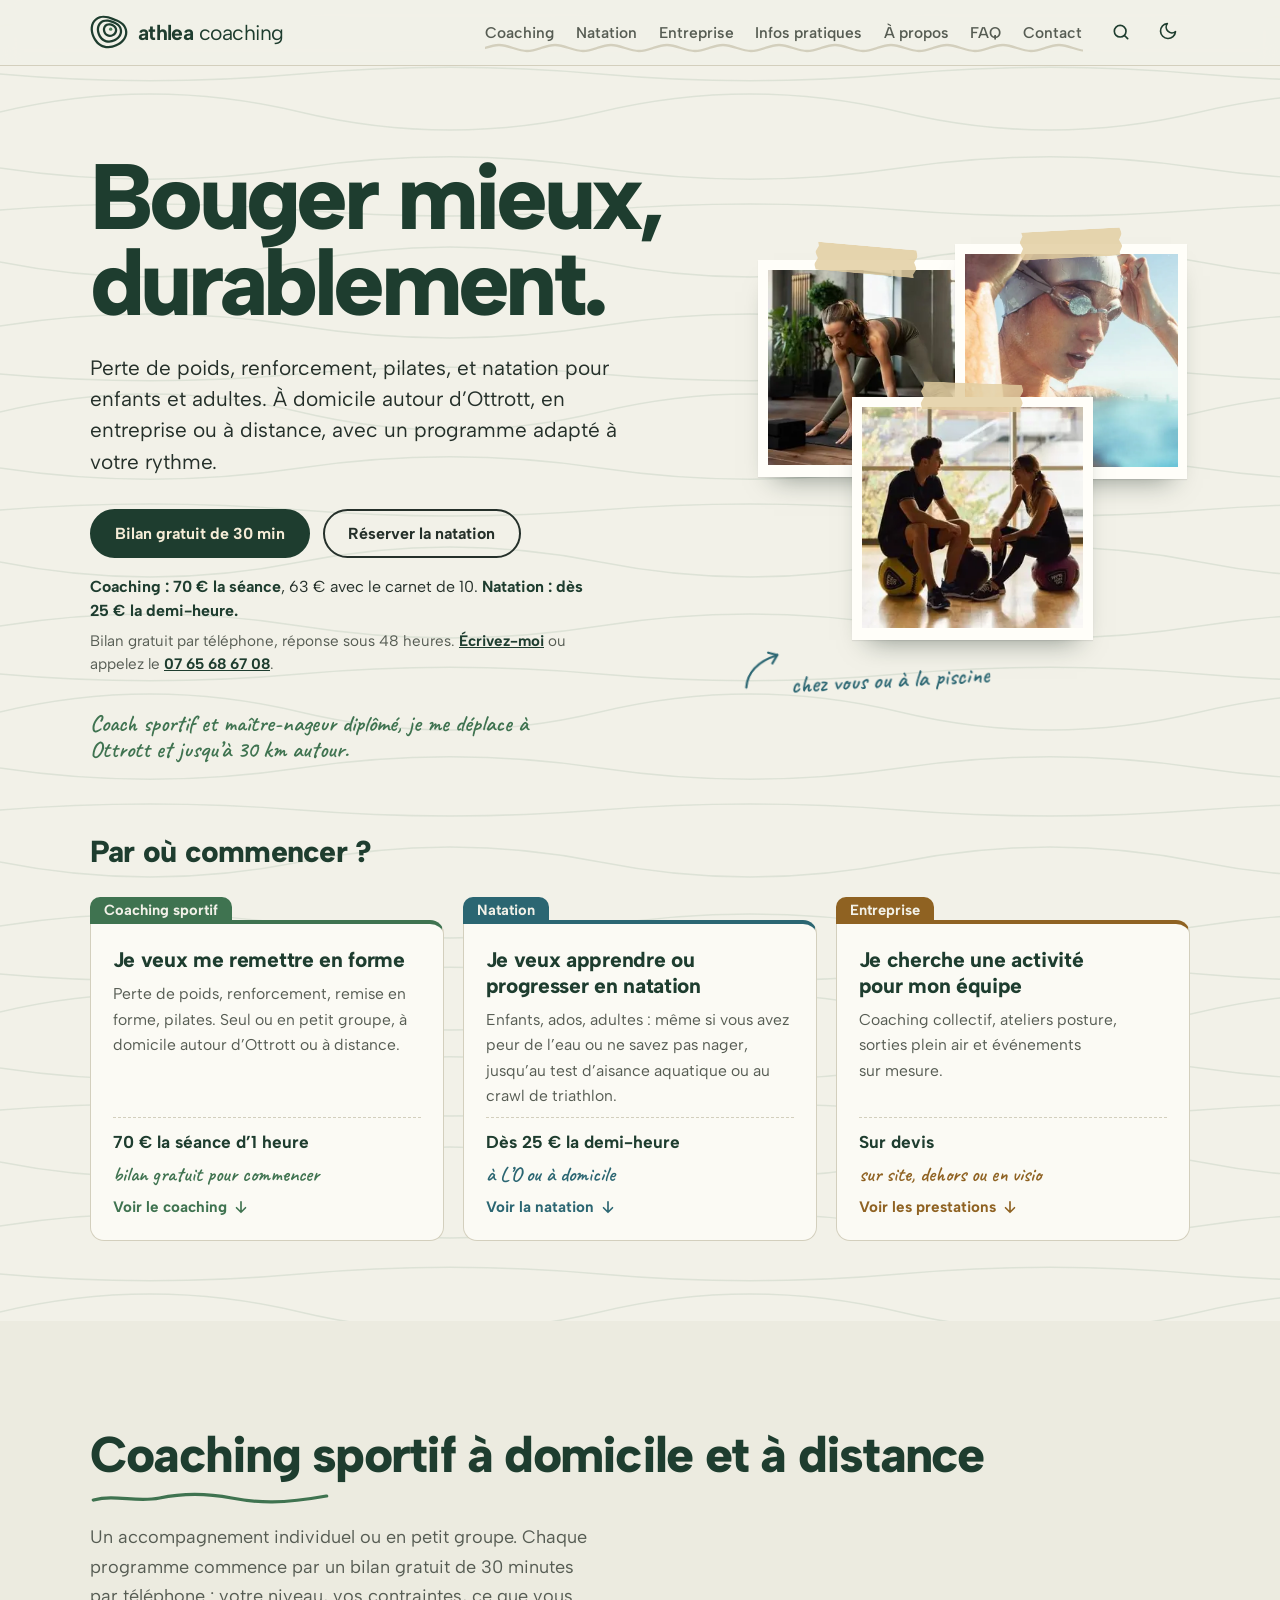
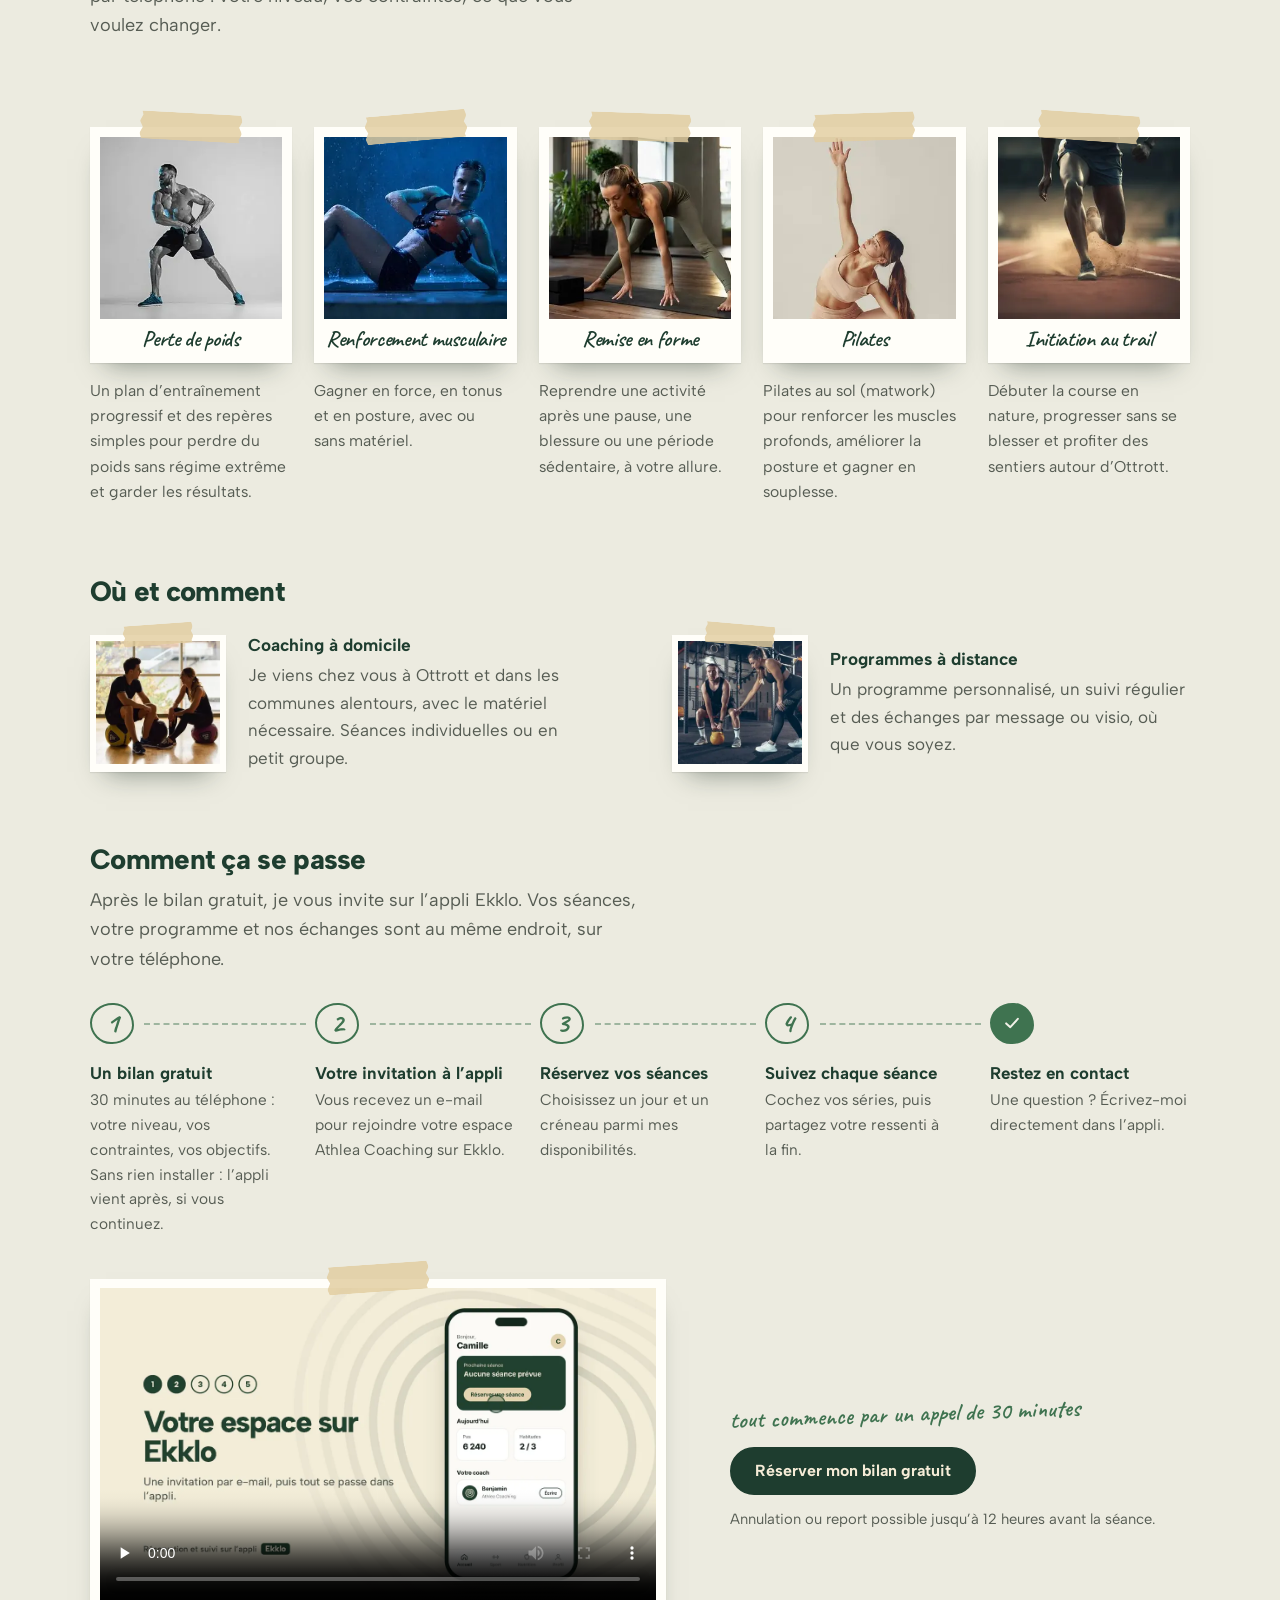
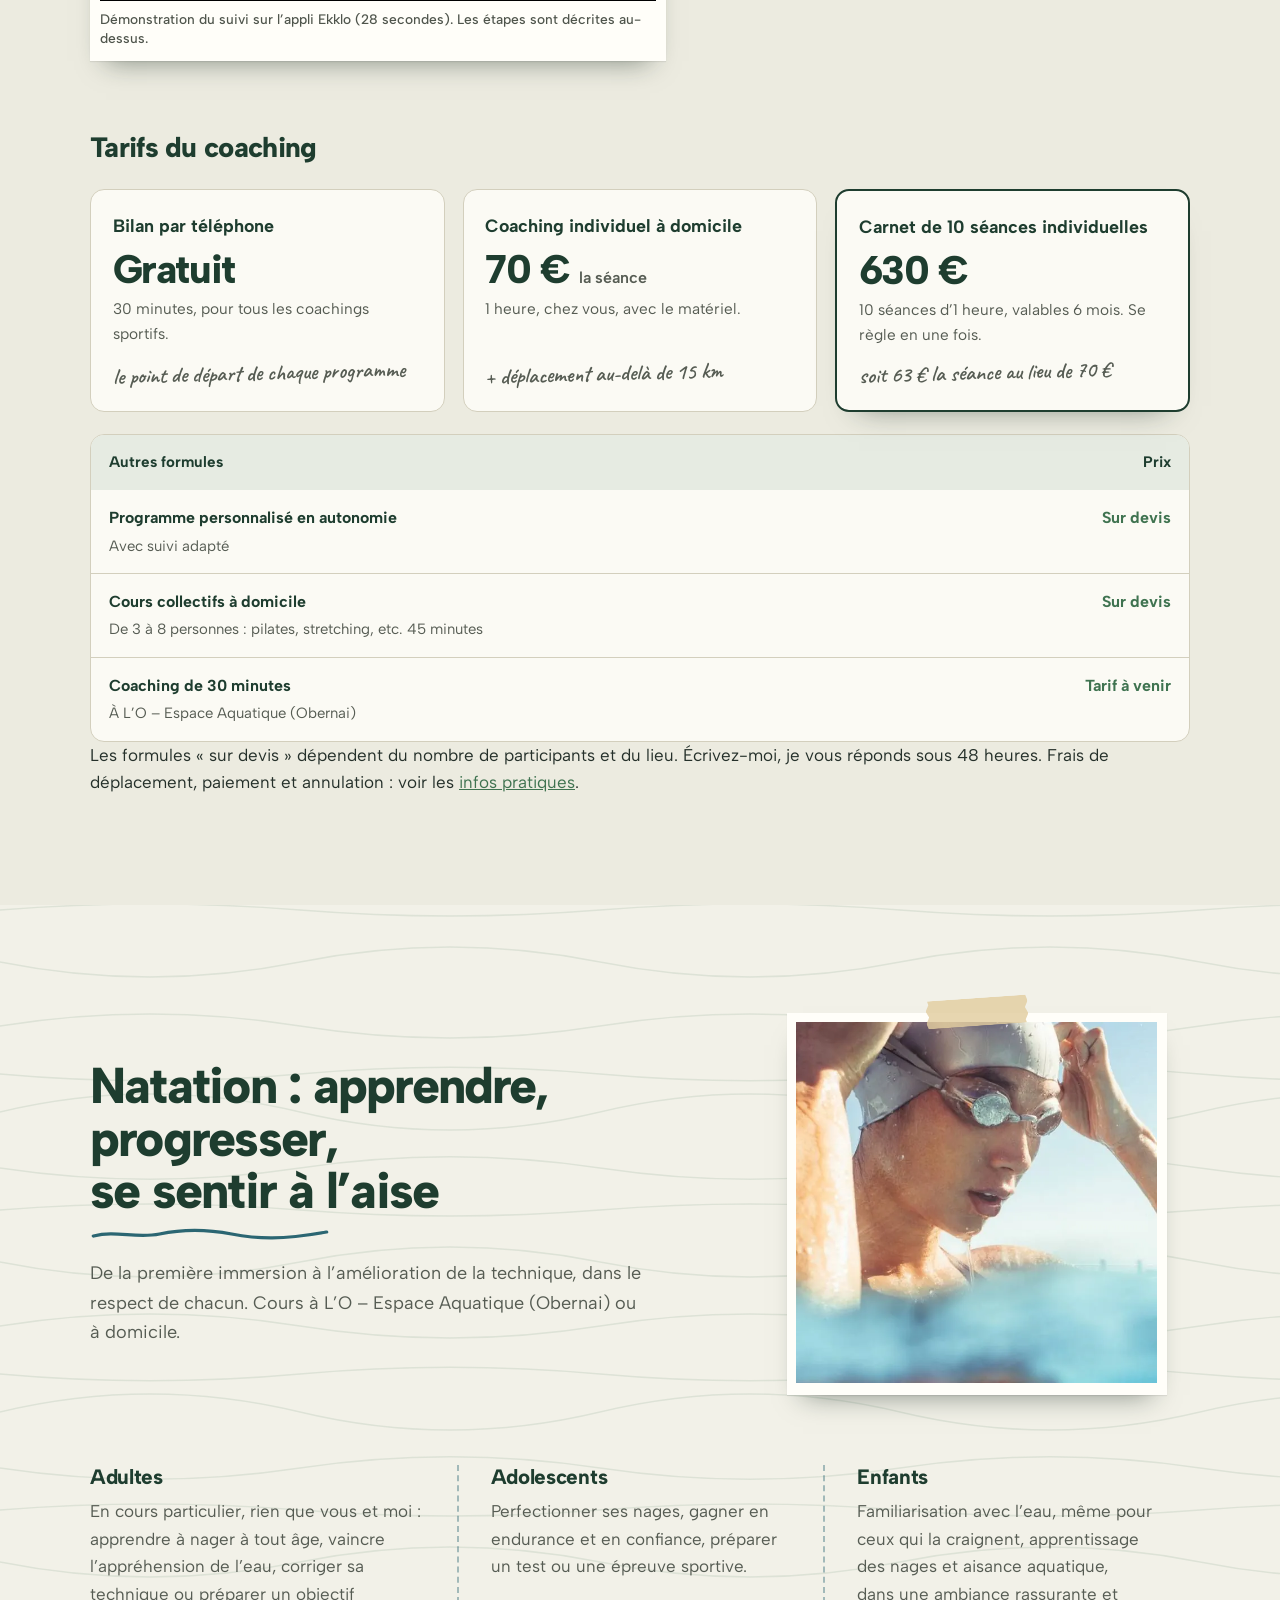
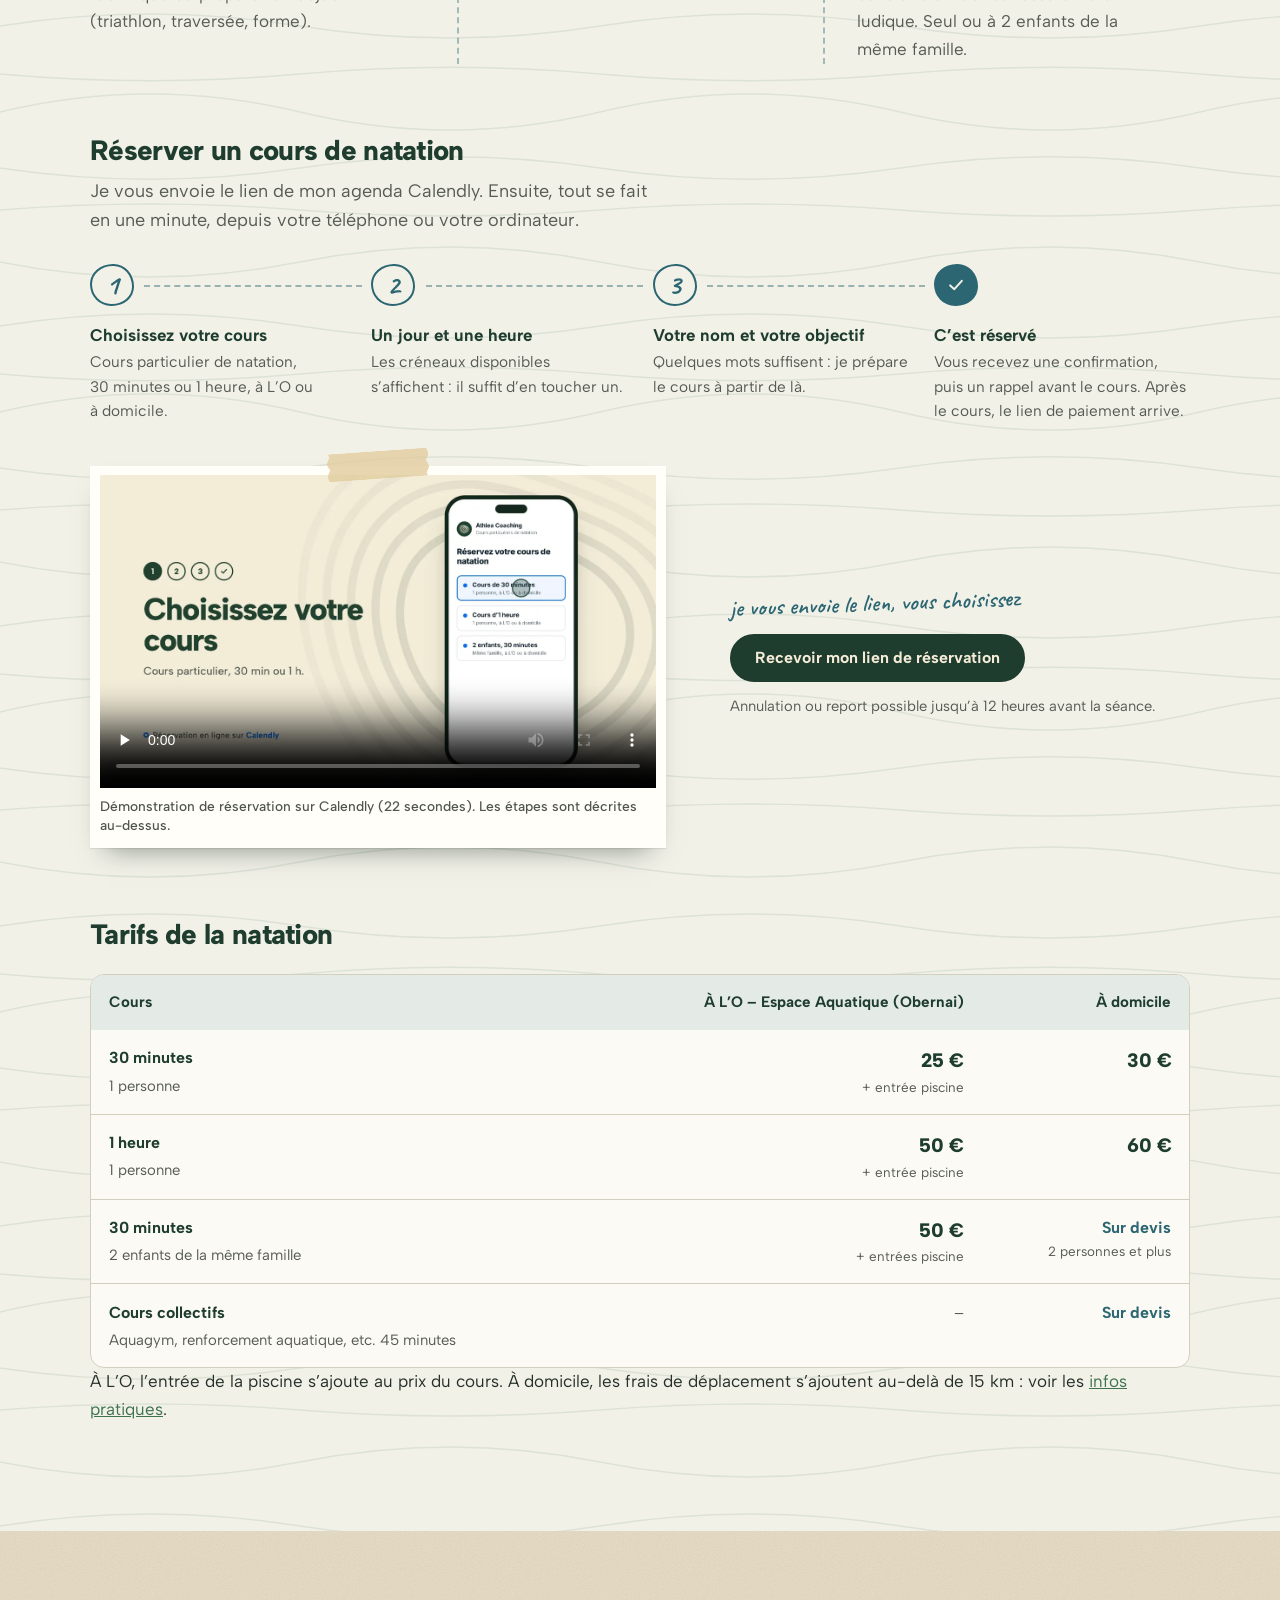
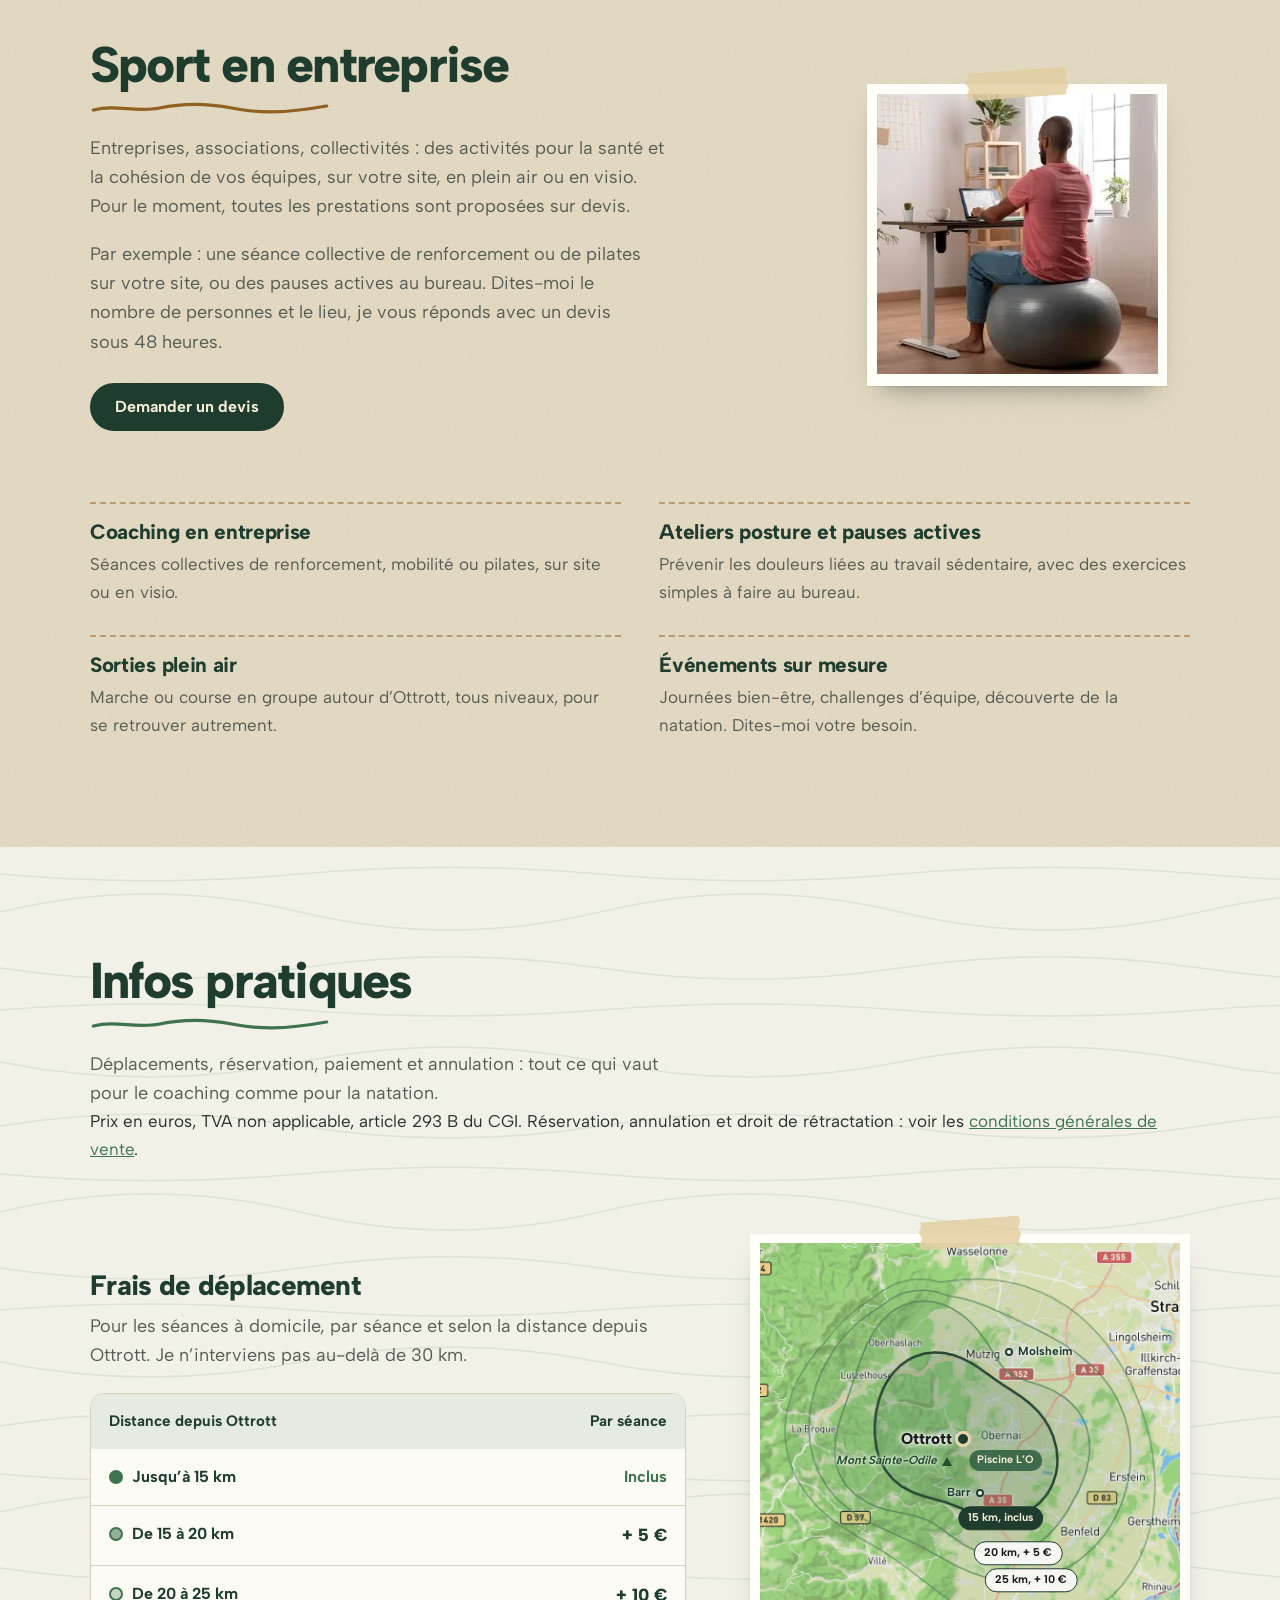
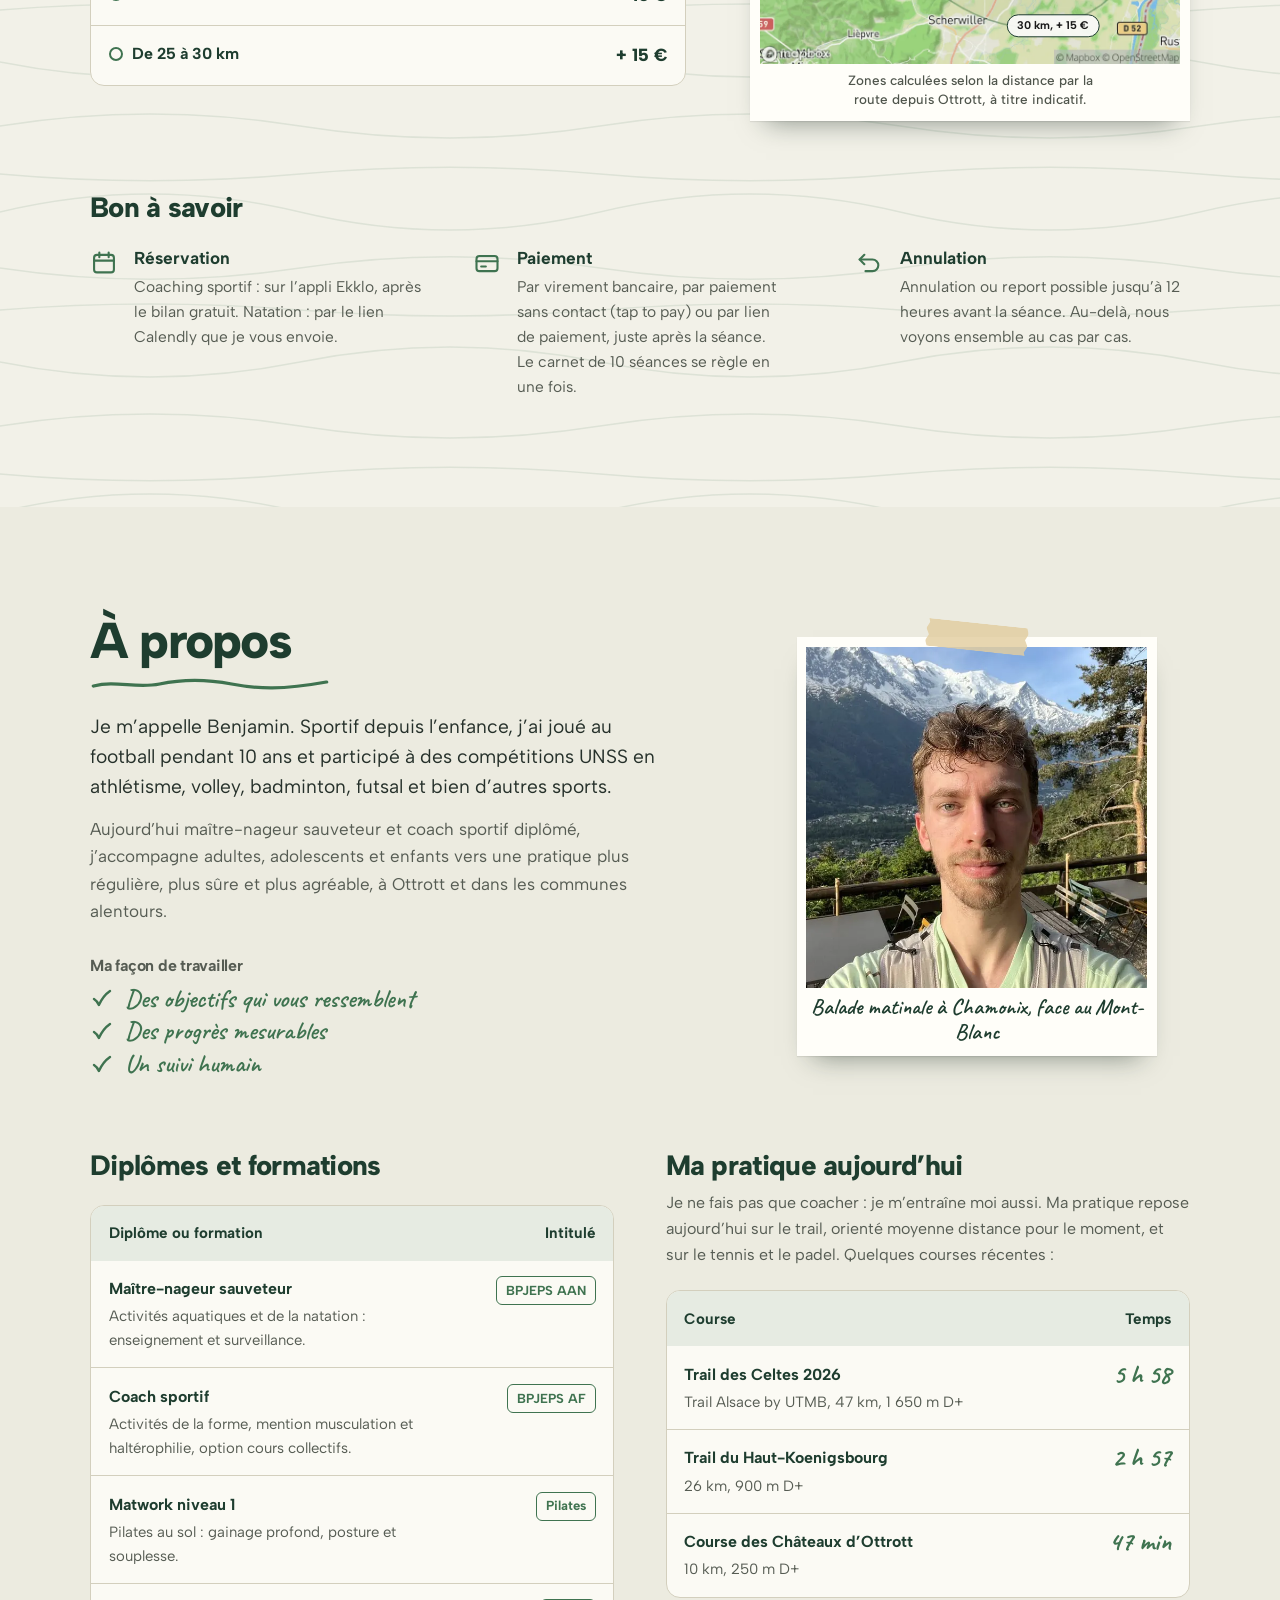
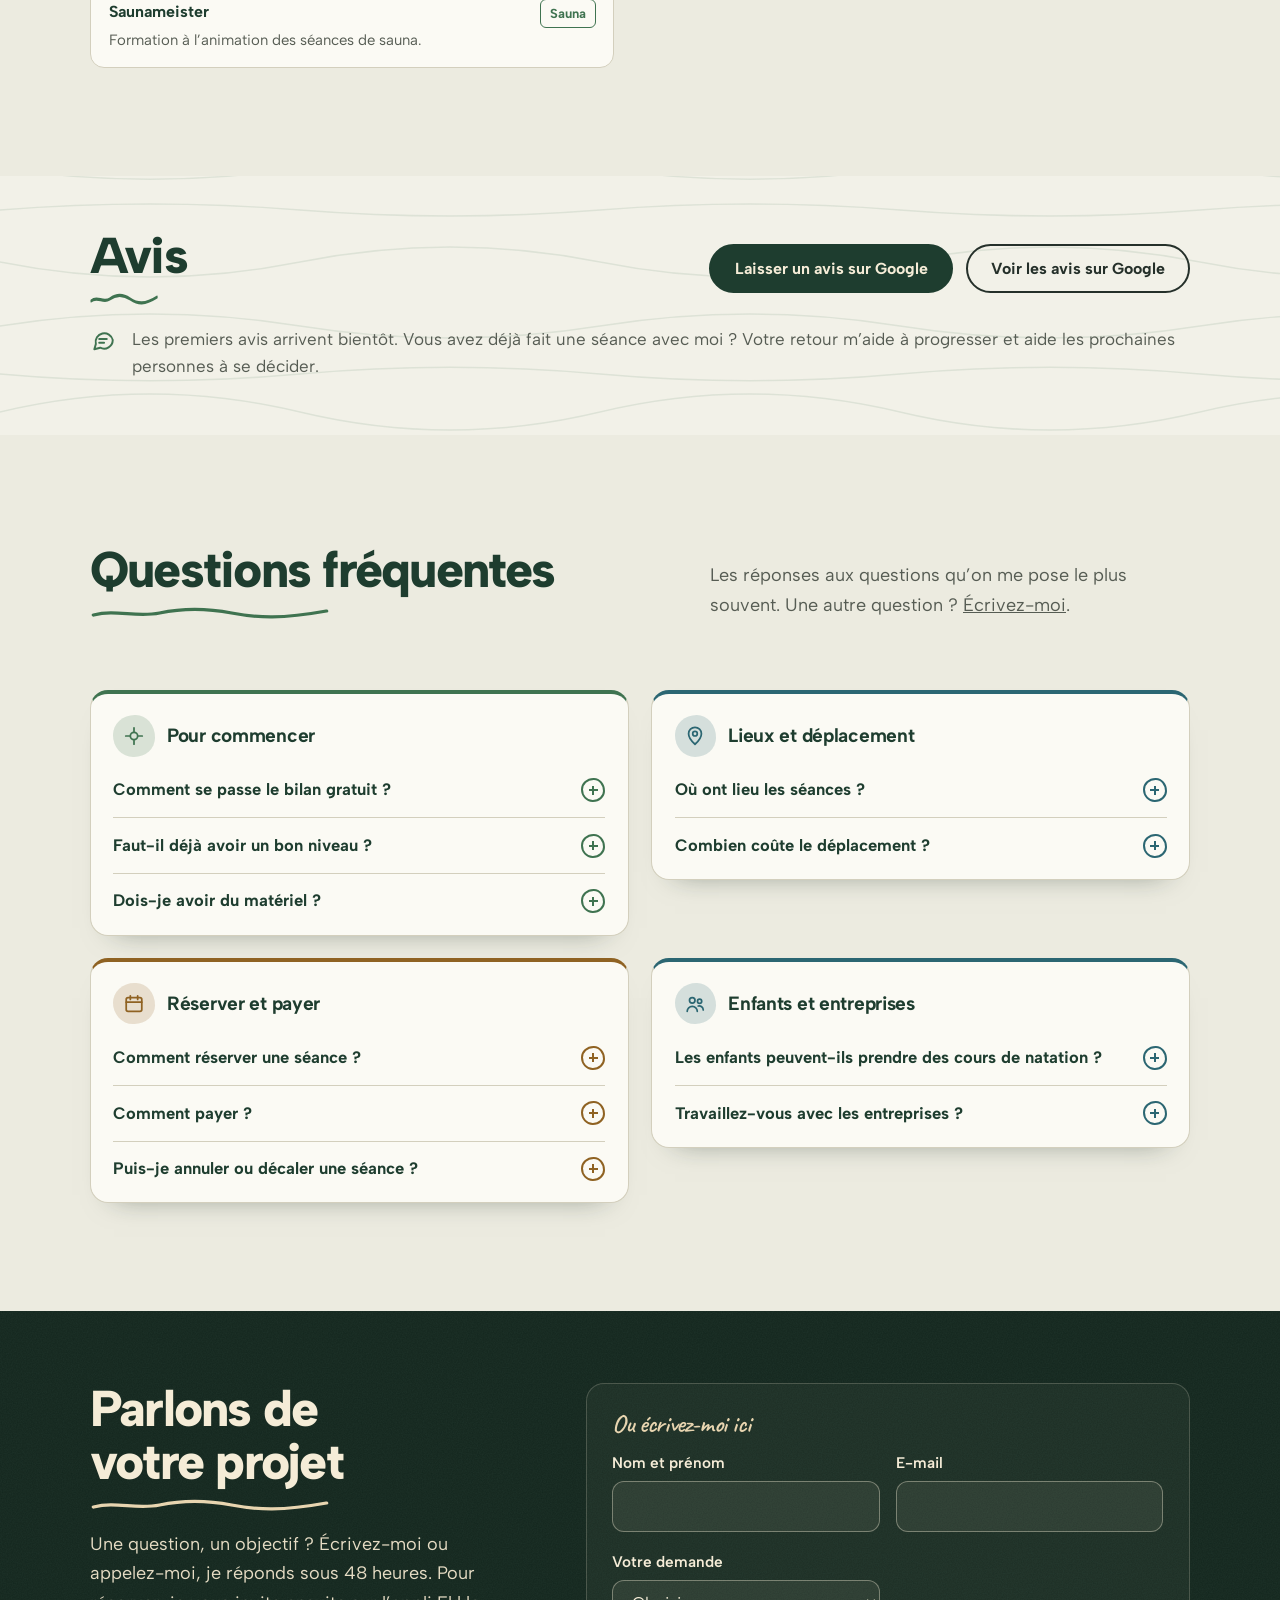
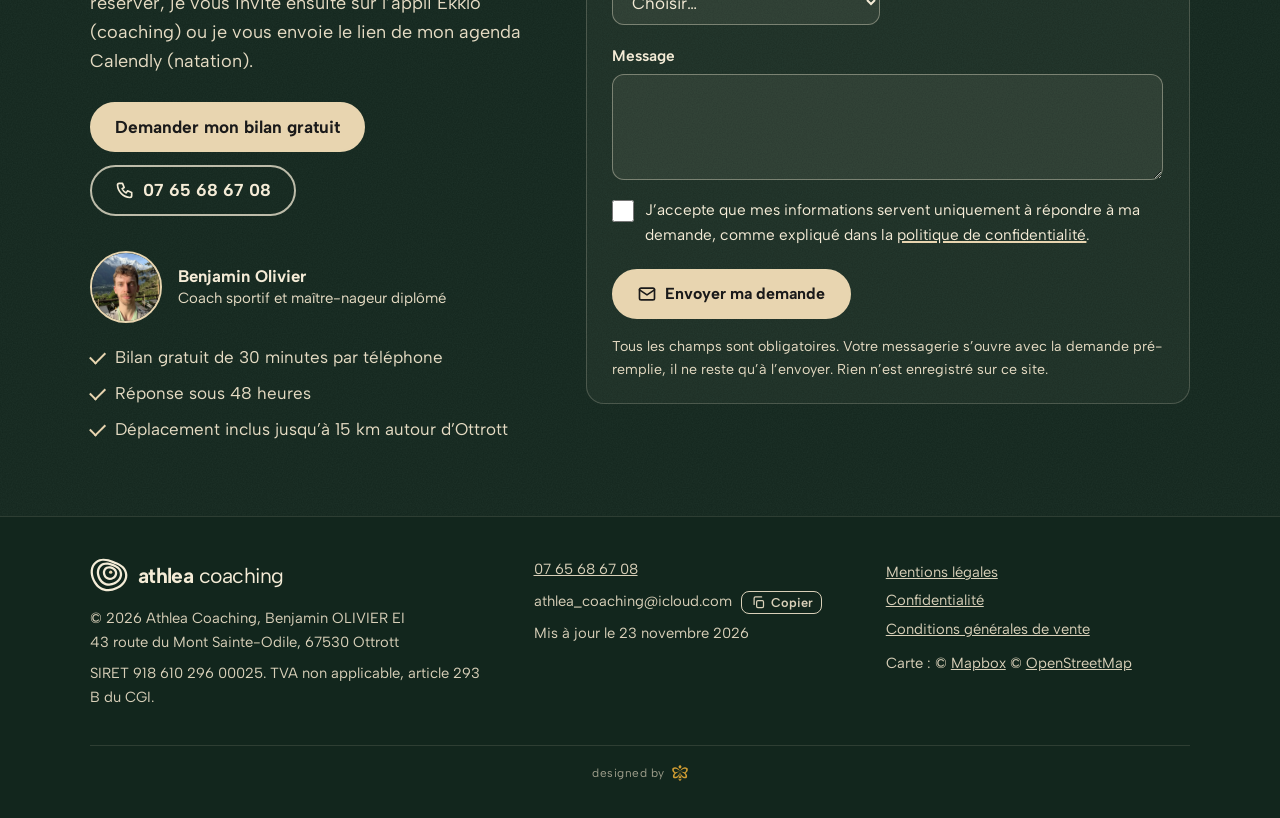
==== index.html @ 066d45a0 "v30.4 : la vague du menu suit la lecture et prend un dégradé aux couleurs des sections Co-Authored-B" ====
<!DOCTYPE html>
<html lang="fr">
<head>
<meta charset="utf-8">
<meta name="viewport" content="width=device-width, initial-scale=1, viewport-fit=cover">
<title>Coach sportif à Ottrott et Obernai | Natation, pilates, coaching à domicile – Athlea Coaching</title>
<meta name="theme-color" content="#f2f1e8">
<meta name="color-scheme" content="light dark">
<meta property="og:type" content="website">
<meta property="og:locale" content="fr_FR">
<meta property="og:title" content="Athlea Coaching : coach sportif à Ottrott et alentours">
<meta property="og:description" content="Coaching à domicile, natation à Obernai, pilates et sport en entreprise autour d’Ottrott. Bilan gratuit de 30 minutes.">
<link rel="icon" type="image/svg+xml" href="favicon.svg">
<script type="application/ld+json">{"@context":"https://schema.org","@graph":[{"@type":["SportsActivityLocation","LocalBusiness"],"@id":"https://athleacoaching.fr/#entreprise","name":"Athlea Coaching","url":"https://athleacoaching.fr/","image":"https://athleacoaching.fr/img/athlea-coaching-partage.jpg","logo":"https://athleacoaching.fr/favicon.svg","description":"Coach sportif et maître-nageur diplômé à Ottrott : coaching à domicile, perte de poids, renforcement musculaire, remise en forme, pilates, cours de natation à Obernai, programmes à distance et sport en entreprise.","email":"athlea_coaching@icloud.com","telephone":"+33765686708","address":{"@type":"PostalAddress","streetAddress":"43 route du Mont Sainte-Odile","addressLocality":"Ottrott","postalCode":"67530","addressRegion":"Grand Est","addressCountry":"FR"},"geo":{"@type":"GeoCoordinates","latitude":48.4567,"longitude":7.4236},"areaServed":[{"@type":"City","name":"Ottrott"},{"@type":"City","name":"Obernai"},{"@type":"City","name":"Barr"},{"@type":"City","name":"Rosheim"},{"@type":"City","name":"Molsheim"},{"@type":"City","name":"Mutzig"},{"@type":"City","name":"Benfeld"},{"@type":"City","name":"Scherwiller"},{"@type":"GeoCircle","geoMidpoint":{"@type":"GeoCoordinates","latitude":48.4567,"longitude":7.4236},"geoRadius":"30000"}],"founder":{"@id":"https://athleacoaching.fr/#benjamin"},"priceRange":"25 € – 70 €","currenciesAccepted":"EUR","paymentAccepted":"Virement bancaire, paiement sans contact, lien de paiement","knowsLanguage":"fr","hasOfferCatalog":{"@type":"OfferCatalog","name":"Tarifs","itemListElement":[{"@type":"Offer","name":"Bilan téléphonique de 30 minutes","priceCurrency":"EUR","availability":"https://schema.org/InStock","price":"0"},{"@type":"Offer","name":"Coaching individuel à domicile (1 heure)","priceCurrency":"EUR","availability":"https://schema.org/InStock","price":"70"},{"@type":"Offer","name":"Carnet de 10 séances individuelles","priceCurrency":"EUR","availability":"https://schema.org/InStock","price":"630","description":"Valable 6 mois"},{"@type":"Offer","name":"Cours de natation de 30 minutes à L’O (Obernai)","priceCurrency":"EUR","availability":"https://schema.org/InStock","price":"25","description":"Entrée de la piscine en plus"},{"@type":"Offer","name":"Cours de natation de 30 minutes à domicile","priceCurrency":"EUR","availability":"https://schema.org/InStock","price":"30"},{"@type":"Offer","name":"Cours de natation d’1 heure à L’O (Obernai)","priceCurrency":"EUR","availability":"https://schema.org/InStock","price":"50","description":"Entrée de la piscine en plus"},{"@type":"Offer","name":"Cours de natation d’1 heure à domicile","priceCurrency":"EUR","availability":"https://schema.org/InStock","price":"60"},{"@type":"Offer","name":"Cours collectifs, programmes à distance et prestations pour les entreprises","priceCurrency":"EUR","availability":"https://schema.org/InStock","description":"Sur devis"}]}},{"@type":"Person","@id":"https://athleacoaching.fr/#benjamin","name":"Benjamin Olivier","jobTitle":"Coach sportif et maître-nageur sauveteur","worksFor":{"@id":"https://athleacoaching.fr/#entreprise"},"image":"https://athleacoaching.fr/img/benjamin-olivier-coach-sportif.webp","knowsAbout":["Coaching sportif","Natation","Pilates","Remise en forme","Trail"],"hasCredential":[{"@type":"EducationalOccupationalCredential","credentialCategory":"Diplôme","name":"BPJEPS Activités aquatiques et de la natation (maître-nageur sauveteur)"},{"@type":"EducationalOccupationalCredential","credentialCategory":"Diplôme","name":"BPJEPS Activités de la forme, mention musculation et haltérophilie, option cours collectifs"},{"@type":"EducationalOccupationalCredential","credentialCategory":"Formation","name":"Pilates Matwork niveau 1"},{"@type":"EducationalOccupationalCredential","credentialCategory":"Formation","name":"Saunameister"}]},{"@type":"VideoObject","name":"Réserver un cours de natation avec Athlea Coaching sur Calendly","description":"Démonstration en 22 secondes : choisir son cours de natation, un jour et une heure, indiquer son nom et son objectif, recevoir la confirmation et le rappel, puis le lien de paiement après le cours.","thumbnailUrl":"https://athleacoaching.fr/video/reserver-athlea-coaching.webp","contentUrl":"https://athleacoaching.fr/video/reserver-athlea-coaching.mp4","uploadDate":"2026-11-12T00:00:00+01:00","duration":"PT22S","inLanguage":"fr","publisher":{"@id":"https://athleacoaching.fr/#entreprise"}},{"@type":"VideoObject","name":"Réserver et suivre son coaching avec Athlea Coaching sur l’appli Ekklo","description":"Démonstration en 28 secondes : le bilan gratuit, l’invitation à l’appli Ekklo, la réservation d’une séance, le suivi de la séance et le message au coach.","thumbnailUrl":"https://athleacoaching.fr/video/suivi-ekklo-athlea-coaching.webp","contentUrl":"https://athleacoaching.fr/video/suivi-ekklo-athlea-coaching.mp4","uploadDate":"2026-11-12T00:00:00+01:00","duration":"PT28S","inLanguage":"fr","publisher":{"@id":"https://athleacoaching.fr/#entreprise"}},{"@type":"WebSite","@id":"https://athleacoaching.fr/#site","url":"https://athleacoaching.fr/","name":"Athlea Coaching","inLanguage":"fr-FR","publisher":{"@id":"https://athleacoaching.fr/#entreprise"}}]}</script>
<script type="application/ld+json">{"@context": "https://schema.org", "@type": "FAQPage", "mainEntity": [{"@type": "Question", "name": "Comment se passe le bilan gratuit ?", "acceptedAnswer": {"@type": "Answer", "text": "C’est un échange de 30 minutes par téléphone, pour tous les coachings sportifs. Nous faisons le point sur votre niveau, vos contraintes et vos objectifs avant de choisir la formule."}}, {"@type": "Question", "name": "Faut-il déjà avoir un bon niveau ?", "acceptedAnswer": {"@type": "Answer", "text": "Non. Chaque programme part de votre niveau, défini pendant le bilan, et avance à votre rythme. Les cours de natation s’adressent aussi bien aux débutants qu’aux nageurs qui veulent progresser."}}, {"@type": "Question", "name": "Dois-je avoir du matériel ?", "acceptedAnswer": {"@type": "Answer", "text": "Pour le coaching à domicile, je viens avec le matériel nécessaire. Les séances de renforcement peuvent aussi se faire sans matériel."}}, {"@type": "Question", "name": "Où ont lieu les séances ?", "acceptedAnswer": {"@type": "Answer", "text": "À votre domicile, à Ottrott et dans un rayon de 30 km, à L’O – Espace Aquatique d’Obernai pour la natation, ou à distance avec un programme suivi par message ou visio."}}, {"@type": "Question", "name": "Combien coûte le déplacement ?", "acceptedAnswer": {"@type": "Answer", "text": "Il est inclus jusqu’à 15 km autour d’Ottrott. Ensuite, comptez 5 € de 15 à 20 km, 10 € de 20 à 25 km et 15 € de 25 à 30 km par séance. Je n’interviens pas au-delà de 30 km."}}, {"@type": "Question", "name": "Comment réserver une séance ?", "acceptedAnswer": {"@type": "Answer", "text": "Pour le coaching sportif, tout commence par le bilan gratuit : je vous invite ensuite sur l’appli Ekklo, où vous réservez vos séances et suivez votre programme. Pour la natation, je vous envoie le lien de mon agenda Calendly : vous choisissez votre cours, un jour et une heure, puis vous recevez une confirmation et un rappel par e-mail."}}, {"@type": "Question", "name": "Comment payer ?", "acceptedAnswer": {"@type": "Answer", "text": "Par virement bancaire, par paiement sans contact (tap to pay) ou par lien de paiement, juste après la séance. Le carnet de 10 séances se règle en une fois."}}, {"@type": "Question", "name": "Puis-je annuler ou décaler une séance ?", "acceptedAnswer": {"@type": "Answer", "text": "Oui, jusqu’à 12 heures avant la séance. Au-delà, nous voyons ensemble au cas par cas."}}, {"@type": "Question", "name": "Les enfants peuvent-ils prendre des cours de natation ?", "acceptedAnswer": {"@type": "Answer", "text": "Oui : familiarisation avec l’eau, apprentissage des nages et aisance aquatique, dans une ambiance rassurante. Un cours de 30 minutes peut réunir 2 enfants de la même famille."}}, {"@type": "Question", "name": "Travaillez-vous avec les entreprises ?", "acceptedAnswer": {"@type": "Answer", "text": "Oui : coaching collectif, ateliers posture, sorties plein air et événements sur mesure, sur site, en plein air ou en visio. Toutes les prestations sont sur devis."}}]}</script>
<meta name="description" content="Coach sportif et maître-nageur à Ottrott (Bas-Rhin) : coaching à domicile, natation à Obernai, pilates, sport en entreprise. Bilan gratuit 30 min.">
<meta name="robots" content="index, follow, max-image-preview:large">
<meta name="author" content="Benjamin Olivier, Athlea Coaching">

<meta property="og:site_name" content="Athlea Coaching">
<meta name="twitter:card" content="summary_large_image"><meta name="twitter:title" content="Athlea Coaching : coach sportif à Ottrott et alentours"><meta name="twitter:description" content="Coaching à domicile, natation à Obernai, pilates et sport en entreprise autour d’Ottrott. Bilan gratuit de 30 minutes."><meta name="twitter:image" content="https://athleacoaching.fr/img/athlea-coaching-partage.jpg"><meta name="twitter:image:alt" content="Athlea Coaching, coach sportif à Ottrott et alentours"><link rel="canonical" href="https://athleacoaching.fr/"><meta property="og:url" content="https://athleacoaching.fr/"><meta property="og:image" content="https://athleacoaching.fr/img/athlea-coaching-partage.jpg"><meta property="og:image:type" content="image/jpeg"><meta property="og:image:width" content="1200"><meta property="og:image:height" content="630"><meta property="og:image:alt" content="Athlea Coaching, coach sportif à Ottrott et alentours"><meta name="geo.region" content="FR-67"><meta name="geo.placename" content="Ottrott"><meta name="geo.position" content="48.4567;7.4236"><meta name="ICBM" content="48.4567, 7.4236"><link rel="apple-touch-icon" href="img/apple-touch-icon.png">
<link rel="alternate" type="text/plain" href="/llms.txt" title="Résumé du site pour les assistants IA">
<link rel="sitemap" type="application/xml" href="/sitemap.xml">
<link rel="preload" href="fonts/albert-sans.woff" as="font" type="font/woff" crossorigin>
<link rel="stylesheet" href="css/site.css">
<script>(function(){var h=document.documentElement;try{var t=localStorage.getItem("athlea-theme");if(t==="dark"||t==="light")h.dataset.theme=t}catch(e){}if(!matchMedia("(prefers-reduced-motion:reduce)").matches)h.classList.add("loading")})();</script>
</head>
<body>
<svg class="defs" aria-hidden="true" focusable="false"><defs><symbol id="mark" viewBox="7.83 21.44 248.37 221.97"><path fill="currentColor" d="M252.2 132C252.93 153.68 243.95 175.11 230.42 191.13C216.89 207.16 199.75 218.31 182.38 226.19C165.01 234.06 146.75 238.97 128 239.4C109.25 239.84 90.2 235.16 74.02 225.5C57.84 215.84 44.78 201.74 34.78 185.82C24.78 169.9 17.18 151.96 13.63 132C10.09 112.04 11.39 89.59 20.93 70.18C30.47 50.77 48.44 35.6 68.71 29.3C88.97 23 110.19 25.25 128 29.97C145.81 34.68 160.97 40.65 177.07 47.01C193.17 53.38 210.95 61.33 225.87 75.49C240.8 89.65 251.46 110.32 252.2 132ZM212.88 82.99C199.27 71.1 183.4 65.06 169.57 60C155.73 54.95 143.19 49.68 128 44.97C112.81 40.25 94.2 37.3 76.21 42.29C58.21 47.28 42.15 60.54 33.92 77.68C25.69 94.82 25.09 114.66 28.63 132C32.18 149.34 39.08 164.67 47.77 178.32C56.46 191.98 67.6 204.16 81.52 212.51C95.43 220.86 111.87 224.84 128 224.4C144.13 223.97 159.77 219.76 174.88 213.2C189.98 206.63 205.21 197.39 217.43 183.63C229.65 169.88 237.93 151.06 237.2 132C236.46 112.94 226.5 94.89 212.88 82.99ZM218.02 126C218.38 140.84 212.84 155.55 204.1 167.05C195.35 178.54 183.86 187.07 171.7 193.03C159.54 198.99 146.39 202.52 133 202.73C119.61 202.94 106.07 199.53 94.5 192.69C82.93 185.85 73.45 175.87 66.45 164.42C59.44 152.98 54.58 139.99 52.83 126C51.08 112.01 52.83 96.79 59.61 83.63C66.39 70.46 78.29 59.95 91.87 54.77C105.46 49.59 120.07 49.59 133 51.92C145.93 54.25 157.54 58.3 169.08 63.51C180.61 68.73 192.41 75.68 201.85 86.25C211.29 96.82 217.66 111.16 218.02 126ZM188.86 93.75C180.73 85.44 170.84 80.41 161.58 76.5C152.31 72.6 143.31 69.25 133 66.92C122.69 64.59 110.69 63.89 99.37 67.76C88.05 71.63 78.07 80.23 72.6 91.13C67.13 102.03 66.08 114.63 67.83 126C69.58 137.37 73.74 147.75 79.44 156.92C85.13 166.1 92.69 174.17 102 179.7C111.3 185.23 122.23 187.94 133 187.73C143.77 187.52 154.31 184.69 164.2 180.04C174.09 175.39 183.67 168.77 191.11 159.55C198.54 150.32 203.38 138.22 203.02 126C202.66 113.78 196.99 102.06 188.86 93.75ZM186 120C186.12 128.38 183.36 136.71 178.73 143.51C174.1 150.32 167.76 155.67 160.73 159.38C153.71 163.08 145.9 165.17 138 165.24C130.1 165.32 122.16 163.26 115.33 159.26C108.5 155.27 102.83 149.43 98.78 142.64C94.73 135.85 92.19 128.1 91.61 120C91.03 111.9 92.53 103.4 96.51 96.04C100.48 88.68 106.96 82.67 114.46 79.23C121.96 75.78 130.26 74.86 138 75.64C145.74 76.41 153.04 78.68 159.86 82.14C166.68 85.59 173.12 90.42 177.98 96.92C182.84 103.41 185.88 111.62 186 120ZM164.99 104.42C161.44 100.19 156.91 97.27 152.36 95.13C147.81 92.98 143.12 91.41 138 90.64C132.88 89.86 127.19 90.08 121.96 92.22C116.73 94.35 112.16 98.45 109.5 103.54C106.83 108.64 106.03 114.52 106.61 120C107.19 125.48 109.03 130.62 111.77 135.14C114.52 139.66 118.27 143.59 122.83 146.27C127.39 148.96 132.72 150.32 138 150.24C143.28 150.17 148.48 148.78 153.23 146.39C157.99 143.99 162.42 140.55 165.74 136.01C169.06 131.48 171.12 125.76 171 120C170.88 114.24 168.54 108.65 164.99 104.42Z"/><circle style="fill:var(--markdot,#e8d5b0)" cx="143.0" cy="114.0" r="11.0"/></symbol></defs></svg>
<div id="loader" aria-hidden="true"><svg class="mark"><use href="#mark"/></svg></div>
<div id="progress" aria-hidden="true"><span></span></div>
<a class="skip" href="#contenu">Aller au contenu</a>
<header class="top"><div class="wrap">
<a class="logo" href="#top" aria-label="Athlea Coaching, retour en haut de page"><svg class="mark" aria-hidden="true"><use href="#mark"/></svg><span class="lw"><b>athlea</b> coaching</span></a>
<nav id="menu" aria-label="Navigation principale"><a href="#coaching">Coaching</a><a href="#natation">Natation</a><a href="#professionnels">Entreprise</a><a href="#tarifs">Infos pratiques</a><a href="#apropos">À propos</a><a href="#faq">FAQ</a><a href="#contact">Contact</a><span class="nwave" aria-hidden="true"><i></i></span></nav><div class="tools"><button class="tbtn" id="searchbtn" type="button" aria-label="Rechercher sur le site (Ctrl + K)" title="Rechercher (Ctrl + K)"><svg viewBox="0 0 24 24" width="20" height="20" fill="none" stroke="currentColor" stroke-width="2" stroke-linecap="round" stroke-linejoin="round" aria-hidden="true"><circle cx="11" cy="11" r="7"/><path d="m20 20-3.5-3.5"/></svg></button><button class="tbtn" id="themebtn" type="button" aria-label="Activer le mode sombre"><span class="i-moon"><svg viewBox="0 0 24 24" width="20" height="20" fill="none" stroke="currentColor" stroke-width="2" stroke-linecap="round" stroke-linejoin="round" aria-hidden="true"><path d="M21 12.8A9 9 0 1 1 11.2 3a7 7 0 0 0 9.8 9.8z"/></svg></span><span class="i-sun"><svg viewBox="0 0 24 24" width="20" height="20" fill="none" stroke="currentColor" stroke-width="2" stroke-linecap="round" stroke-linejoin="round" aria-hidden="true"><circle cx="12" cy="12" r="4"/><path d="M12 2v2M12 20v2M4.9 4.9l1.4 1.4M17.7 17.7l1.4 1.4M2 12h2M20 12h2M4.9 19.1l1.4-1.4M17.7 6.3l1.4-1.4"/></svg></span></button><button class="tbtn" id="menubtn" type="button" aria-label="Ouvrir le menu" aria-expanded="false" aria-controls="menu"><span class="i-menu"><svg viewBox="0 0 24 24" width="20" height="20" fill="none" stroke="currentColor" stroke-width="2" stroke-linecap="round" stroke-linejoin="round" aria-hidden="true"><path d="M4 7h16M4 12h16M4 17h16"/></svg></span><span class="i-close"><svg viewBox="0 0 24 24" width="20" height="20" fill="none" stroke="currentColor" stroke-width="2" stroke-linecap="round" stroke-linejoin="round" aria-hidden="true"><path d="M6 6l12 12M18 6 6 18"/></svg></span></button></div>
</div></header>

<main id="top" tabindex="-1">
<div class="hero"><div class="wrap">
<div class="hero-grid">
<div class="hero-text">
<h1>Bouger mieux, durablement.</h1>
<p class="lead">Perte de poids, renforcement, pilates, et natation pour enfants et adultes. À&nbsp;domicile autour d’Ottrott, en entreprise ou à distance, avec un programme adapté à votre rythme.</p>
<div class="actions"><a class="btn" href="mailto:athlea_coaching@icloud.com?subject=Bilan%20gratuit%20de%2030%20minutes">Bilan gratuit de 30 min</a><a class="btn alt" href="#reserver">Réserver la natation</a></div>
<p class="hprix"><b>Coaching&nbsp;: 70&nbsp;€ la séance</b>, 63&nbsp;€ avec le carnet de&nbsp;10. <b>Natation&nbsp;: dès 25&nbsp;€ la demi-heure.</b></p>
<p class="hnote">Bilan gratuit par téléphone, réponse sous 48&nbsp;heures. <a href="#contact">Écrivez-moi</a> ou appelez le <a href="tel:+33765686708">07&nbsp;65&nbsp;68&nbsp;67&nbsp;08</a>.</p>
<p class="hand creds">Coach sportif et maître-nageur diplômé, je me déplace à Ottrott et jusqu’à 30&nbsp;km autour.</p>
</div>
<div class="hero-photo">
<div class="trio">
<figure class="snap t1"><img src="img/remise-en-forme.webp" alt="Femme qui s’étire sur un tapis dans son salon, remise en forme à domicile" width="300" height="300" decoding="async"></figure>
<figure class="snap t2"><img src="img/cours-de-natation-obernai.webp" alt="Nageuse qui ajuste ses lunettes avant un cours de natation à Obernai" width="640" height="640" decoding="async"></figure>
<figure class="snap t3"><img src="img/coaching-a-domicile.webp" alt="Coach sportif et cliente assis sur des médecine-balls pendant une séance de coaching" width="300" height="300" decoding="async" fetchpriority="high"></figure>
</div>
<p class="hand anno"><svg viewBox="0 0 50 44" fill="none" stroke="currentColor" stroke-width="2.4" stroke-linecap="round" stroke-linejoin="round" aria-hidden="true"><path d="M8 40C10 24 22 12 44 6"/><path d="M34 3l10 3-6 9"/></svg><span>chez vous ou à la piscine</span></p>
</div>
</div>

<h2 class="routes-t">Par où commencer&nbsp;?</h2>
<div class="routes">
<a class="route" href="#coaching" style="--c:var(--sage)"><span class="tab">Coaching sportif</span><h3>Je veux me remettre en forme</h3><p>Perte de poids, renforcement, remise en forme, pilates. Seul ou en petit groupe, à domicile autour d’Ottrott ou à distance.</p><span class="rprix"><b>70&nbsp;€ la séance d’1&nbsp;heure</b><span class="hand">bilan gratuit pour commencer</span></span><span class="go">Voir le coaching<svg viewBox="0 0 24 24" fill="none" stroke="currentColor" stroke-width="2.2" stroke-linecap="round" stroke-linejoin="round" aria-hidden="true"><path d="M12 5v14M6 13l6 6 6-6"/></svg></span></a>
<a class="route" href="#natation" style="--c:var(--eau)"><span class="tab">Natation</span><h3>Je veux apprendre ou progresser en natation</h3><p>Enfants, ados, adultes&nbsp;: même si vous avez peur de l’eau ou ne savez pas nager, jusqu’au test d’aisance aquatique ou au crawl de triathlon.</p><span class="rprix"><b>Dès 25&nbsp;€ la demi-heure</b><span class="hand">à L’O ou à domicile</span></span><span class="go">Voir la natation<svg viewBox="0 0 24 24" fill="none" stroke="currentColor" stroke-width="2.2" stroke-linecap="round" stroke-linejoin="round" aria-hidden="true"><path d="M12 5v14M6 13l6 6 6-6"/></svg></span></a>
<a class="route" href="#professionnels" style="--c:var(--ocre)"><span class="tab">Entreprise</span><h3>Je cherche une activité pour mon équipe</h3><p>Coaching collectif, ateliers posture, sorties plein air et événements sur mesure.</p><span class="rprix"><b>Sur devis</b><span class="hand">sur site, dehors ou en visio</span></span><span class="go">Voir les prestations<svg viewBox="0 0 24 24" fill="none" stroke="currentColor" stroke-width="2.2" stroke-linecap="round" stroke-linejoin="round" aria-hidden="true"><path d="M12 5v14M6 13l6 6 6-6"/></svg></span></a>
</div>
</div></div>

<section id="coaching" class="page lined" tabindex="-1" style="--c:var(--sage)"><span id="contenu"></span><div class="wrap">
<header class="phead solo">
<h2 class="hl">Coaching sportif à domicile et à distance</h2>
<p class="intro">Un accompagnement individuel ou en petit groupe. Chaque programme commence par un bilan gratuit de 30 minutes par téléphone : votre niveau, vos contraintes, ce que vous voulez changer.</p>
</header>

<ul class="planche">
<li><figure class="snap"><img src="img/coaching-perte-de-poids.webp" alt="Homme en fente latérale avec un kettlebell pendant une séance de coaching perte de poids" loading="lazy" decoding="async" width="300" height="300"><figcaption><h3>Perte de poids</h3></figcaption></figure><p>Un plan d’entraînement progressif et des repères simples pour perdre du poids sans régime extrême et garder les résultats.</p></li>
<li><figure class="snap"><img src="img/renforcement-musculaire.webp" alt="Sportive en exercice abdominal avec un ballon lesté, séance de renforcement musculaire" loading="lazy" decoding="async" width="300" height="300"><figcaption><h3>Renforcement musculaire</h3></figcaption></figure><p>Gagner en force, en tonus et en posture, avec ou sans matériel.</p></li>
<li><figure class="snap"><img src="img/remise-en-forme.webp" alt="Femme en étirement sur un tapis pendant une séance de remise en forme" loading="lazy" decoding="async" width="300" height="300"><figcaption><h3>Remise en forme</h3></figcaption></figure><p>Reprendre une activité après une pause, une blessure ou une période sédentaire, à votre allure.</p></li>
<li><figure class="snap"><img src="img/pilates-matwork.webp" alt="Femme en posture de pilates au sol (matwork)" loading="lazy" decoding="async" width="300" height="300"><figcaption><h3>Pilates</h3></figcaption></figure><p>Pilates au sol (matwork) pour renforcer les muscles profonds, améliorer la posture et gagner en souplesse.</p></li>
<li><figure class="snap"><img src="img/initiation-trail.webp" alt="Coureur en pleine foulée sur un sentier, initiation au trail" loading="lazy" decoding="async" width="300" height="300"><figcaption><h3>Initiation au trail</h3></figcaption></figure><p>Débuter la course en nature, progresser sans se blesser et profiter des sentiers autour d’Ottrott.</p></li>
</ul>

<div>
<h3 class="bt">Où et comment</h3>
<div class="ou">
<div><figure class="snap"><img src="img/coaching-a-domicile.webp" alt="Échange entre un coach sportif et son client lors d’un coaching à domicile" loading="lazy" decoding="async" width="300" height="300"></figure><div><h4>Coaching à domicile</h4><p>Je viens chez vous à Ottrott et dans les communes alentours, avec le matériel nécessaire. Séances individuelles ou en petit groupe.</p></div></div>
<div><figure class="snap"><img src="img/programme-a-distance.webp" alt="Coach corrigeant la posture d’un sportif" loading="lazy" decoding="async" width="300" height="300"></figure><div><h4>Programmes à distance</h4><p>Un programme personnalisé, un suivi régulier et des échanges par message ou visio, où que vous soyez.</p></div></div>
</div>
</div>

<div id="suivi">
<h3 class="bt">Comment ça se passe</h3>
<p class="intro">Après le bilan gratuit, je vous invite sur l’appli Ekklo. Vos séances, votre programme et nos échanges sont au même endroit, sur votre téléphone.</p>
<ol class="steps" id="suivi-steps">
<li><span class="num" aria-hidden="true">1</span><h4>Un bilan gratuit</h4><p>30 minutes au téléphone : votre niveau, vos contraintes, vos objectifs. Sans rien installer&nbsp;: l’appli vient après, si vous continuez.</p></li>
<li><span class="num" aria-hidden="true">2</span><h4>Votre invitation à l’appli</h4><p>Vous recevez un e-mail pour rejoindre votre espace Athlea Coaching sur Ekklo.</p></li>
<li><span class="num" aria-hidden="true">3</span><h4>Réservez vos séances</h4><p>Choisissez un jour et un créneau parmi mes disponibilités.</p></li>
<li><span class="num" aria-hidden="true">4</span><h4>Suivez chaque séance</h4><p>Cochez vos séries, puis partagez votre ressenti à la fin.</p></li>
<li><span class="num done" aria-hidden="true"><svg viewBox="0 0 24 24" fill="none" stroke="currentColor" stroke-width="2.4" stroke-linecap="round" stroke-linejoin="round"><path d="M5 12.5 10 17 19 7"/></svg></span><h4>Restez en contact</h4><p>Une question ? Écrivez-moi directement dans l’appli.</p></li>
</ol>
<div class="resgrid">
<figure class="snap resvid"><video id="suivivideo" controls playsinline preload="none" src="video/suivi-ekklo-athlea-coaching.mp4" title="Réserver et suivre son coaching sur l’appli Ekklo" width="1280" height="720" poster="video/suivi-ekklo-athlea-coaching.webp" aria-describedby="suivi-steps">Votre navigateur ne peut pas lire cette vidéo.</video><figcaption>Démonstration du suivi sur l’appli Ekklo (28 secondes). Les étapes sont décrites au-dessus.</figcaption></figure>
<div class="rescta"><span class="hand">tout commence par un appel de 30&nbsp;minutes</span><a class="btn" href="mailto:athlea_coaching@icloud.com?subject=Bilan%20gratuit%20de%2030%20minutes">Réserver mon bilan gratuit</a><p class="resnote">Annulation ou report possible jusqu’à 12 heures avant la séance.</p></div>
</div>
</div>

<div>
<h3 class="bt">Tarifs du coaching</h3>
<div class="formules">
<div class="formule"><h4>Bilan par téléphone</h4><p class="fprix">Gratuit</p><p>30 minutes, pour tous les coachings sportifs.</p><p class="hand">le point de départ de chaque programme</p></div>
<div class="formule"><h4>Coaching individuel à domicile</h4><p class="fprix">70&nbsp;€ <small>la séance</small></p><p>1 heure, chez vous, avec le matériel.</p><p class="hand">+ déplacement au-delà de 15&nbsp;km</p></div>
<div class="formule top"><h4>Carnet de 10 séances individuelles</h4><p class="fprix">630&nbsp;€</p><p>10 séances d’1 heure, valables 6 mois. Se règle en une fois.</p><p class="hand">soit 63&nbsp;€ la séance au lieu de 70&nbsp;€</p></div>
</div>
<table class="ptable">
<caption class="sr">Autres formules de coaching sportif</caption>
<thead><tr><th scope="col">Autres formules</th><th scope="col" class="num-c">Prix</th></tr></thead>
<tbody>
<tr><th scope="row">Programme personnalisé en autonomie<span>Avec suivi adapté</span></th><td class="num-c" data-l="Prix"><span class="devis">Sur devis</span></td></tr>
<tr><th scope="row">Cours collectifs à domicile<span>De 3 à 8 personnes : pilates, stretching, etc. 45 minutes</span></th><td class="num-c" data-l="Prix"><span class="devis">Sur devis</span></td></tr>
<tr><th scope="row">Coaching de 30 minutes<span>À L’O – Espace Aquatique (Obernai)</span></th><td class="num-c" data-l="Prix"><span class="devis">Tarif à venir</span></td></tr>
</tbody></table>
<p class="tnote">Les formules « sur devis » dépendent du nombre de participants et du lieu. Écrivez-moi, je vous réponds sous 48 heures. Frais de déplacement, paiement et annulation : voir les <a href="#tarifs">infos pratiques</a>.</p>
</div>
</div></section>

<section id="natation" class="page" style="--c:var(--eau)"><div class="wrap">
<header class="phead">
<div><h2 class="hl">Natation : apprendre, progresser, se&nbsp;sentir à&nbsp;l’aise</h2>
<p class="intro">De la première immersion à l’amélioration de la technique, dans le respect de chacun. Cours à L’O – Espace Aquatique (Obernai) ou à domicile.</p></div>
<figure class="snap" style="--r:2deg;--ar:1/1"><img decoding="async" width="640" height="640" src="img/cours-de-natation-obernai.webp" alt="Nageuse ajustant ses lunettes au bord du bassin avant un cours de natation" loading="lazy"></figure>
</header>

<ul class="publics">
<li><h3>Adultes</h3><p>En cours particulier, rien que vous et moi&nbsp;: apprendre à nager à tout âge, vaincre l’appréhension de l’eau, corriger sa technique ou préparer un objectif (triathlon, traversée, forme).</p></li>
<li><h3>Adolescents</h3><p>Perfectionner ses nages, gagner en endurance et en confiance, préparer un test ou une épreuve sportive.</p></li>
<li><h3>Enfants</h3><p>Familiarisation avec l’eau, même pour ceux qui la craignent, apprentissage des nages et aisance aquatique, dans une ambiance rassurante et ludique. Seul ou à 2 enfants de la même famille.</p></li>
</ul>

<div id="reserver" tabindex="-1">
<h3 class="bt">Réserver un cours de natation</h3>
<p class="intro">Je vous envoie le lien de mon agenda Calendly. Ensuite, tout se fait en une minute, depuis votre téléphone ou votre ordinateur.</p>
<ol class="steps s4" id="res-steps">
<li><span class="num" aria-hidden="true">1</span><h4>Choisissez votre cours</h4><p>Cours particulier de natation, 30 minutes ou 1 heure, à L’O ou à domicile.</p></li>
<li><span class="num" aria-hidden="true">2</span><h4>Un jour et une heure</h4><p>Les créneaux disponibles s’affichent : il suffit d’en toucher un.</p></li>
<li><span class="num" aria-hidden="true">3</span><h4>Votre nom et votre objectif</h4><p>Quelques mots suffisent : je prépare le cours à partir de là.</p></li>
<li><span class="num done" aria-hidden="true"><svg viewBox="0 0 24 24" fill="none" stroke="currentColor" stroke-width="2.4" stroke-linecap="round" stroke-linejoin="round"><path d="M5 12.5 10 17 19 7"/></svg></span><h4>C’est réservé</h4><p>Vous recevez une confirmation, puis un rappel avant le cours. Après le cours, le lien de paiement arrive.</p></li>
</ol>
<div class="resgrid">
<figure class="snap resvid"><video id="resvideo" controls playsinline preload="none" src="video/reserver-athlea-coaching.mp4" title="Réserver un cours de natation sur Calendly" width="1280" height="720" poster="video/reserver-athlea-coaching.webp" aria-describedby="res-steps">Votre navigateur ne peut pas lire cette vidéo.</video><figcaption>Démonstration de réservation sur Calendly (22 secondes). Les étapes sont décrites au-dessus.</figcaption></figure>
<div class="rescta"><span class="hand">je vous envoie le lien, vous choisissez</span><a class="btn" href="mailto:athlea_coaching@icloud.com?subject=Lien%20de%20r%C3%A9servation%20%E2%80%93%20cours%20de%20natation">Recevoir mon lien de réservation</a><p class="resnote">Annulation ou report possible jusqu’à 12 heures avant la séance.</p></div>
</div>
</div>

<div>
<h3 class="bt">Tarifs de la natation</h3>
<table class="ptable">
<caption class="sr">Tarifs des cours de natation selon le lieu</caption>
<thead><tr><th scope="col">Cours</th><th scope="col" class="num-c">À L’O – Espace Aquatique (Obernai)</th><th scope="col" class="num-c">À domicile</th></tr></thead>
<tbody>
<tr><th scope="row">30 minutes<span>1 personne</span></th><td class="num-c" data-l="À L’O"><span><b>25&nbsp;€</b><small>+ entrée piscine</small></span></td><td class="num-c" data-l="À domicile"><b>30&nbsp;€</b></td></tr>
<tr><th scope="row">1 heure<span>1 personne</span></th><td class="num-c" data-l="À L’O"><span><b>50&nbsp;€</b><small>+ entrée piscine</small></span></td><td class="num-c" data-l="À domicile"><b>60&nbsp;€</b></td></tr>
<tr><th scope="row">30 minutes<span>2 enfants de la même famille</span></th><td class="num-c" data-l="À L’O"><span><b>50&nbsp;€</b><small>+ entrées piscine</small></span></td><td class="num-c" data-l="À domicile"><span><span class="devis">Sur devis</span><small>2 personnes et plus</small></span></td></tr>
<tr><th scope="row">Cours collectifs<span>Aquagym, renforcement aquatique, etc. 45 minutes</span></th><td class="num-c" data-l="À L’O"><span class="muted">–</span></td><td class="num-c" data-l="À domicile"><span class="devis">Sur devis</span></td></tr>
</tbody></table>
<p class="tnote">À L’O, l’entrée de la piscine s’ajoute au prix du cours. À domicile, les frais de déplacement s’ajoutent au-delà de 15&nbsp;km : voir les <a href="#tarifs">infos pratiques</a>.</p>
</div>
</div></section>

<section id="professionnels" class="page kraft" style="--c:var(--ocre)"><div class="wrap">
<div class="pro">
<header class="phead solo">
<h2 class="hl">Sport en entreprise</h2>
<p class="intro">Entreprises, associations, collectivités : des activités pour la santé et la cohésion de vos équipes, sur votre site, en plein air ou en visio. Pour le moment, toutes les prestations sont proposées sur devis.</p>
<p class="intro">Par exemple&nbsp;: une séance collective de renforcement ou de pilates sur votre site, ou des pauses actives au bureau. Dites-moi le nombre de personnes et le lieu, je vous réponds avec un devis sous 48&nbsp;heures.</p>
<a class="btn" href="mailto:athlea_coaching@icloud.com?subject=Demande%20professionnelle">Demander un devis</a>
</header>
<figure class="snap"><img decoding="async" width="373" height="373" src="img/sport-en-entreprise-posture.webp" alt="Salarié assis sur un ballon de gym à son bureau, atelier posture en entreprise" loading="lazy"></figure>
</div>
<ul class="offers">
<li><h3>Coaching en entreprise</h3><p>Séances collectives de renforcement, mobilité ou pilates, sur site ou en visio.</p></li>
<li><h3>Ateliers posture et pauses actives</h3><p>Prévenir les douleurs liées au travail sédentaire, avec des exercices simples à faire au bureau.</p></li>
<li><h3>Sorties plein air</h3><p>Marche ou course en groupe autour d’Ottrott, tous niveaux, pour se retrouver autrement.</p></li>
<li><h3>Événements sur mesure</h3><p>Journées bien-être, challenges d’équipe, découverte de la natation. Dites-moi votre besoin.</p></li>
</ul>
</div></section>

<section id="tarifs" class="page" style="--c:var(--sage)"><div class="wrap">
<header class="phead solo">
<h2 class="hl">Infos pratiques</h2>
<p class="intro">Déplacements, réservation, paiement et annulation : tout ce qui vaut pour le coaching comme pour la natation.</p>
<p class="tnote">Prix en euros, TVA non applicable, article 293 B du CGI. Réservation, annulation et droit de rétractation : voir les <a href="#cgv">conditions générales de vente</a>.</p>
</header>
<div class="zone"><div>
<h3 class="bt">Frais de déplacement</h3>
<p class="intro">Pour les séances à domicile, par séance et selon la distance depuis Ottrott. Je n’interviens pas au-delà de 30 km.</p>
<table class="ptable frais">
<caption class="sr">Frais de déplacement selon la distance depuis Ottrott</caption>
<thead><tr><th scope="col">Distance depuis Ottrott</th><th scope="col" class="num-c">Par séance</th></tr></thead>
<tbody>
<tr><th scope="row"><span class="sw s15" aria-hidden="true"></span>Jusqu’à 15 km</th><td class="num-c"><span class="devis">Inclus</span></td></tr>
<tr><th scope="row"><span class="sw s20" aria-hidden="true"></span>De 15 à 20 km</th><td class="num-c"><b>+ 5&nbsp;€</b></td></tr>
<tr><th scope="row"><span class="sw s25" aria-hidden="true"></span>De 20 à 25 km</th><td class="num-c"><b>+ 10&nbsp;€</b></td></tr>
<tr><th scope="row"><span class="sw s30" aria-hidden="true"></span>De 25 à 30 km</th><td class="num-c"><b>+ 15&nbsp;€</b></td></tr>
</tbody></table>
</div><figure class="snap zmap">
<div class="zmap-frame"><img src="img/zones-deplacement-ottrott.webp" width="880" height="880" alt="Carte en relief des zones de déplacement autour d’Ottrott, calculées selon la distance par la route : la zone de 15 km couvre Obernai et le Mont Sainte-Odile, la zone de 30 km s’étend de Mutzig et Molsheim au nord jusqu’à Benfeld et Scherwiller au sud" loading="lazy" decoding="async">
<div class="zlayer" aria-hidden="true">
<span class="zchip" style="left:69.79%;top:90.86%">30 km, + 15 €</span><span class="zchip" style="left:64.54%;top:80.07%">25 km, + 10 €</span><span class="zchip" style="left:61.42%;top:73.66%">20 km, + 5 €</span><span class="zchip z15" style="left:57.35%;top:65.3%">15 km, inclus</span>
<span class="zpt ztown" style="left:59.19%;top:25.82%"><i></i>Molsheim</span>
<span class="zpt ztown zleft" style="left:52.4%;top:59.41%"><i></i>Barr</span>
<span class="zpt zodile zleft" style="left:44.7%;top:51.79%"><i></i>Mont Sainte-Odile</span>
<span class="zpool" style="left:58.51%;top:46.79%">Piscine L’O</span>
<span class="zdot" style="left:48.25%;top:46.61%"></span><span class="zname" style="left:48.25%;top:46.61%">Ottrott</span>
</div></div>
<figcaption>Zones calculées selon la distance par la route depuis Ottrott, à titre indicatif.</figcaption></figure></div>
<div>
<h3 class="bt">Bon à savoir</h3>
<div class="infos" style="margin-top:1.4rem">
<div class="info"><span class="ico" aria-hidden="true"><svg viewBox="0 0 24 24" fill="none" stroke="currentColor" stroke-width="1.8" stroke-linecap="round" stroke-linejoin="round"><rect x="3.5" y="5" width="17" height="15" rx="2.5"/><path d="M3.5 10h17M8 3v4M16 3v4"/></svg></span><h4>Réservation</h4><p>Coaching sportif : sur l’appli Ekklo, après le bilan gratuit. Natation : par le lien Calendly que je vous envoie.</p></div>
<div class="info"><span class="ico" aria-hidden="true"><svg viewBox="0 0 24 24" fill="none" stroke="currentColor" stroke-width="1.8" stroke-linecap="round" stroke-linejoin="round"><rect x="3" y="6" width="18" height="13" rx="2.5"/><path d="M3 10.5h18M7 15h4"/></svg></span><h4>Paiement</h4><p>Par virement bancaire, par paiement sans contact (tap to pay) ou par lien de paiement, juste après la séance. Le carnet de 10 séances se règle en une fois.</p></div>
<div class="info"><span class="ico" aria-hidden="true"><svg viewBox="0 0 24 24" fill="none" stroke="currentColor" stroke-width="1.8" stroke-linecap="round" stroke-linejoin="round"><path d="M4 9h11a5 5 0 0 1 0 10H9"/><path d="M8 5 4 9l4 4"/></svg></span><h4>Annulation</h4><p>Annulation ou report possible jusqu’à 12 heures avant la séance. Au-delà, nous voyons ensemble au cas par cas.</p></div>
</div>
</div>
</div></section>

<section id="apropos" class="page lined" style="--c:var(--sage)"><div class="wrap">
<div class="about">
<div><h2 class="hl">À propos</h2><p class="aboutlead">Je m’appelle Benjamin. Sportif depuis l’enfance, j’ai joué au football pendant 10 ans et participé à des compétitions UNSS en athlétisme, volley, badminton, futsal et bien d’autres sports.</p><p>Aujourd’hui maître-nageur sauveteur et coach sportif diplômé, j’accompagne adultes, adolescents et enfants vers une pratique plus régulière, plus sûre et plus agréable, à Ottrott et dans les communes alentours.</p>
<h3 class="minihead">Ma façon de travailler</h3>
<ul class="pillars"><li><svg viewBox="0 0 24 24" fill="none" stroke="currentColor" stroke-width="2.4" stroke-linecap="round" stroke-linejoin="round" aria-hidden="true"><path d="M4 13c2.4 1.5 3.9 3.4 4.9 6 3-6.6 7-11.2 11.1-14"/></svg>Des objectifs qui vous ressemblent</li><li><svg viewBox="0 0 24 24" fill="none" stroke="currentColor" stroke-width="2.4" stroke-linecap="round" stroke-linejoin="round" aria-hidden="true"><path d="M4 13c2.4 1.5 3.9 3.4 4.9 6 3-6.6 7-11.2 11.1-14"/></svg>Des progrès mesurables</li><li><svg viewBox="0 0 24 24" fill="none" stroke="currentColor" stroke-width="2.4" stroke-linecap="round" stroke-linejoin="round" aria-hidden="true"><path d="M4 13c2.4 1.5 3.9 3.4 4.9 6 3-6.6 7-11.2 11.1-14"/></svg>Un suivi humain</li></ul></div>
<figure class="snap"><img decoding="async" width="640" height="640" src="img/benjamin-olivier-coach-sportif.webp" alt="Benjamin Olivier, coach sportif et maître-nageur, en balade matinale à Chamonix face au Mont-Blanc" loading="lazy"><figcaption>Balade matinale à Chamonix, face au Mont-Blanc</figcaption></figure>
</div>
<div class="twocol">
<div><h3 class="bt">Diplômes et formations</h3>
<table class="ptable">
<caption class="sr">Diplômes et formations de Benjamin Olivier</caption>
<thead><tr><th scope="col">Diplôme ou formation</th><th scope="col" class="num-c">Intitulé</th></tr></thead>
<tbody>
<tr><th scope="row">Maître-nageur sauveteur<span>Activités aquatiques et de la natation : enseignement et surveillance.</span></th><td class="num-c" data-l="Intitulé"><span class="tag">BPJEPS AAN</span></td></tr>
<tr><th scope="row">Coach sportif<span>Activités de la forme, mention musculation et haltérophilie, option cours collectifs.</span></th><td class="num-c" data-l="Intitulé"><span class="tag">BPJEPS AF</span></td></tr>
<tr><th scope="row">Matwork niveau 1<span>Pilates au sol : gainage profond, posture et souplesse.</span></th><td class="num-c" data-l="Intitulé"><span class="tag">Pilates</span></td></tr>
<tr><th scope="row">Saunameister<span>Formation à l’animation des séances de sauna.</span></th><td class="num-c" data-l="Intitulé"><span class="tag">Sauna</span></td></tr>
</tbody></table></div>
<div><h3 class="bt">Ma pratique aujourd’hui</h3>
<p class="intro">Je ne fais pas que coacher : je m’entraîne moi aussi. Ma pratique repose aujourd’hui sur le trail, orienté moyenne distance pour le moment, et sur le tennis et le padel. Quelques courses récentes :</p>
<table class="ptable">
<caption class="sr">Courses récentes de Benjamin Olivier</caption>
<thead><tr><th scope="col">Course</th><th scope="col" class="num-c">Temps</th></tr></thead>
<tbody>
<tr><th scope="row">Trail des Celtes 2026<span>Trail Alsace by UTMB, 47 km, 1 650 m D+</span></th><td class="num-c" data-l="Temps"><span class="tps">5 h 58</span></td></tr>
<tr><th scope="row">Trail du Haut-Koenigsbourg<span>26 km, 900 m D+</span></th><td class="num-c" data-l="Temps"><span class="tps">2 h 57</span></td></tr>
<tr><th scope="row">Course des Châteaux d’Ottrott<span>10 km, 250 m D+</span></th><td class="num-c" data-l="Temps"><span class="tps">47 min</span></td></tr>
</tbody></table></div>
</div>
</div></section>

<section id="avis" class="page" aria-labelledby="avis-t" style="--c:var(--sage)"><div class="wrap">
<div class="avis-top"><div>
<h2 id="avis-t" class="hl">Avis</h2>
<p class="intro">Ce qu’en disent les personnes que j’accompagne, en coaching sportif comme en natation.</p>
</div>
<div class="actions"><a class="btn" href="https://g.page/r/CeAjLiGyOuoLECE/review" data-avis="donner" target="_blank" rel="noopener">Laisser un avis sur Google</a><a class="btn alt" href="https://www.google.com/maps?cid=858563215702762464" data-avis="tous" target="_blank" rel="noopener">Voir les avis sur Google</a></div>
</div>
<div class="avis-zone">
<ul class="avis-list">
<!-- AVIS : 4 ou 5 vrais avis, publiés avec l’accord de leur auteur. Copier ce modèle (sans les marques de commentaire) pour chaque avis :
<li><figure class="avis">
<span class="note" role="img" aria-label="Note : 5 sur 5">★★★★★</span>
<blockquote><p>Texte de l’avis, tel qu’écrit par la personne.</p></blockquote>
<figcaption><b>Prénom N.</b><span>Coaching natation · avis Google, novembre 2026</span></figcaption>
</figure></li>
La ligne « note » est facultative : la retirer si l’avis n’a pas de note. -->
</ul>
<p class="tnote">Avis publiés avec l’accord de leurs auteurs, à la date indiquée, sans contrepartie. Ils ne sont pas vérifiés par un organisme extérieur. Seule une partie des avis est affichée ici.</p>
</div>
<p class="avis-vide"><svg viewBox="0 0 24 24" fill="none" stroke="currentColor" stroke-width="1.8" stroke-linecap="round" stroke-linejoin="round" aria-hidden="true"><path d="M21 12a8 8 0 0 1-11.6 7.1L4 20.5l1.4-4.9A8 8 0 1 1 21 12z"/><path d="M8.5 11h7M8.5 14.5h4.5"/></svg><span>Les premiers avis arrivent bientôt. Vous avez déjà fait une séance avec moi&nbsp;? Votre retour m’aide à progresser et aide les prochaines personnes à se décider.</span></p>
</div></section>

<section id="faq" class="page lined" style="--c:var(--sage)"><div class="wrap">
<div class="faq-head">
<h2 class="hl">Questions fréquentes</h2>
<p class="intro">Les réponses aux questions qu’on me pose le plus souvent. Une autre question ? <a href="#contact">Écrivez-moi</a>.</p>
</div>
<div class="faq-groups"><div class="faq-card" style="--c:var(--sage)"><h3><span class="faq-ico" aria-hidden="true"><svg viewBox="0 0 24 24" width="22" height="22" fill="none" stroke="currentColor" stroke-width="1.9" stroke-linecap="round" stroke-linejoin="round"><path d="M12 3v4M12 17v4M3 12h4M17 12h4"/><circle cx="12" cy="12" r="4"/></svg></span>Pour commencer</h3><div class="faq"><details id="faq-1"><summary>Comment se passe le bilan gratuit ?</summary><div class="ans"><p>C’est un échange de 30 minutes par téléphone, pour tous les coachings sportifs. Nous faisons le point sur votre niveau, vos contraintes et vos objectifs avant de choisir la formule.</p></div></details><details id="faq-2"><summary>Faut-il déjà avoir un bon niveau ?</summary><div class="ans"><p>Non. Chaque programme part de votre niveau, défini pendant le bilan, et avance à votre rythme. Les cours de natation s’adressent aussi bien aux débutants qu’aux nageurs qui veulent progresser.</p></div></details><details id="faq-3"><summary>Dois-je avoir du matériel ?</summary><div class="ans"><p>Pour le coaching à domicile, je viens avec le matériel nécessaire. Les séances de renforcement peuvent aussi se faire sans matériel.</p></div></details></div></div><div class="faq-card" style="--c:var(--eau)"><h3><span class="faq-ico" aria-hidden="true"><svg viewBox="0 0 24 24" width="22" height="22" fill="none" stroke="currentColor" stroke-width="1.9" stroke-linecap="round" stroke-linejoin="round"><path d="M12 21s-7-6.2-7-11.5A7 7 0 0 1 19 9.5C19 14.8 12 21 12 21z"/><circle cx="12" cy="9.5" r="2.5"/></svg></span>Lieux et déplacement</h3><div class="faq"><details id="faq-4"><summary>Où ont lieu les séances ?</summary><div class="ans"><p>À votre domicile, à Ottrott et dans un rayon de 30 km, à L’O – Espace Aquatique d’Obernai pour la natation, ou à distance avec un programme suivi par message ou visio.</p></div></details><details id="faq-5"><summary>Combien coûte le déplacement ?</summary><div class="ans"><p>Il est inclus jusqu’à 15 km autour d’Ottrott. Ensuite, comptez 5 € de 15 à 20 km, 10 € de 20 à 25 km et 15 € de 25 à 30 km par séance. Je n’interviens pas au-delà de 30 km.</p></div></details></div></div><div class="faq-card" style="--c:var(--ocre)"><h3><span class="faq-ico" aria-hidden="true"><svg viewBox="0 0 24 24" width="22" height="22" fill="none" stroke="currentColor" stroke-width="1.9" stroke-linecap="round" stroke-linejoin="round"><rect x="3.5" y="5" width="17" height="15" rx="2"/><path d="M3.5 10h17M8 3v4M16 3v4"/></svg></span>Réserver et payer</h3><div class="faq"><details id="faq-6"><summary>Comment réserver une séance ?</summary><div class="ans"><p>Pour le coaching sportif, tout commence par le bilan gratuit : je vous invite ensuite sur l’appli Ekklo, où vous réservez vos séances et suivez votre programme. Pour la natation, je vous envoie le lien de mon agenda Calendly : vous choisissez votre cours, un jour et une heure, puis vous recevez une confirmation et un rappel par e-mail.</p></div></details><details id="faq-7"><summary>Comment payer ?</summary><div class="ans"><p>Par virement bancaire, par paiement sans contact (tap to pay) ou par lien de paiement, juste après la séance. Le carnet de 10 séances se règle en une fois.</p></div></details><details id="faq-8"><summary>Puis-je annuler ou décaler une séance ?</summary><div class="ans"><p>Oui, jusqu’à 12 heures avant la séance. Au-delà, nous voyons ensemble au cas par cas.</p></div></details></div></div><div class="faq-card" style="--c:var(--eau)"><h3><span class="faq-ico" aria-hidden="true"><svg viewBox="0 0 24 24" width="22" height="22" fill="none" stroke="currentColor" stroke-width="1.9" stroke-linecap="round" stroke-linejoin="round"><circle cx="9" cy="8" r="3"/><path d="M3.5 20a5.5 5.5 0 0 1 11 0"/><circle cx="17" cy="9" r="2.3"/><path d="M15.5 14.2A4.5 4.5 0 0 1 21 18.5"/></svg></span>Enfants et entreprises</h3><div class="faq"><details id="faq-9"><summary>Les enfants peuvent-ils prendre des cours de natation ?</summary><div class="ans"><p>Oui : familiarisation avec l’eau, apprentissage des nages et aisance aquatique, dans une ambiance rassurante. Un cours de 30 minutes peut réunir 2 enfants de la même famille.</p></div></details><details id="faq-10"><summary>Travaillez-vous avec les entreprises ?</summary><div class="ans"><p>Oui : coaching collectif, ateliers posture, sorties plein air et événements sur mesure, sur site, en plein air ou en visio. Toutes les prestations sont sur devis.</p></div></details></div></div></div>
</div></section>

<section id="contact" class="contact cover"><div class="wrap contact-grid">
<div class="contact-info">
<h2 class="hl">Parlons de votre projet</h2>
<p class="intro">Une question, un objectif ? Écrivez-moi ou appelez-moi, je réponds sous 48 heures. Pour réserver, je vous invite ensuite sur l’appli Ekklo (coaching) ou je vous envoie le lien de mon agenda Calendly (natation).</p>
<div class="links"><a class="btn" href="mailto:athlea_coaching@icloud.com?subject=Bilan%20gratuit%20de%2030%20minutes">Demander mon bilan gratuit</a><a class="btn alt" href="tel:+33765686708"><svg viewBox="0 0 24 24" width="20" height="20" fill="none" stroke="currentColor" stroke-width="2" stroke-linecap="round" stroke-linejoin="round" aria-hidden="true"><path d="M5 4h4l2 5-2.5 1.5a11 11 0 0 0 5 5L15 13l5 2v4a2 2 0 0 1-2 2A16 16 0 0 1 3 6a2 2 0 0 1 2-2"/></svg><span>07 65 68 67 08</span></a></div>
<div class="coach-card"><img src="img/benjamin-olivier-coach-sportif.webp" alt="" width="72" height="72" loading="lazy"><p><b>Benjamin Olivier</b><span>Coach sportif et maître-nageur diplômé</span></p></div>
<ul class="reassure"><li>Bilan gratuit de 30 minutes par téléphone</li><li>Réponse sous 48 heures</li><li>Déplacement inclus jusqu’à 15 km autour d’Ottrott</li></ul>
</div>
<div class="formzone">
<h3 class="formtitle">Ou écrivez-moi ici</h3>
<form id="cform" novalidate>
<div class="errsum" id="errsum" role="alert" tabindex="-1" hidden></div>
<div class="fgrid">
<input type="checkbox" name="botcheck" id="f-hp" class="hp" tabindex="-1" autocomplete="off" aria-hidden="true">
<div class="field"><label for="f-name">Nom et prénom</label><input id="f-name" name="name" autocomplete="name" required aria-describedby="e-name"><span class="err" id="e-name"></span></div>
<div class="field"><label for="f-mail">E-mail</label><input id="f-mail" name="email" type="email" autocomplete="email" inputmode="email" required aria-describedby="e-mail"><span class="err" id="e-mail"></span></div>
<div class="field"><label for="f-topic">Votre demande</label><select id="f-topic" name="topic" required aria-describedby="e-topic"><option value="">Choisir…</option><option>Bilan gratuit de 30 minutes</option><option>Coaching sportif</option><option>Natation</option><option>Pilates</option><option>Entreprise ou association</option><option>Autre question</option></select><span class="err" id="e-topic"></span></div>
<div class="field full"><label for="f-msg">Message</label><textarea id="f-msg" name="message" rows="3" required minlength="10" aria-describedby="e-msg"></textarea><span class="err" id="e-msg"></span></div>
<div class="field full consent"><label class="check"><input type="checkbox" id="f-ok" name="consent" required aria-describedby="e-ok"><span>J’accepte que mes informations servent uniquement à répondre à ma demande, comme expliqué dans la <a href="#confidentialite">politique de confidentialité</a>.</span></label><span class="err" id="e-ok"></span></div>
</div>
<div class="factions"><button class="btn" type="submit"><svg viewBox="0 0 24 24" width="20" height="20" fill="none" stroke="currentColor" stroke-width="2" stroke-linecap="round" stroke-linejoin="round" aria-hidden="true"><rect x="3" y="5" width="18" height="14" rx="2"/><path d="m3 7 9 6 9-6"/></svg><span>Envoyer ma demande</span></button></div>
<p class="fnote">Tous les champs sont obligatoires. Votre messagerie s’ouvre avec la demande pré-remplie, il ne reste qu’à l’envoyer. Rien n’est enregistré sur ce site.</p>
</form>
<div class="fsuccess" id="fsuccess" role="status" tabindex="-1" hidden><p class="ok-ico" aria-hidden="true">✓</p><h3 id="fs-title">Votre demande est prête</h3><p id="fs-text">Elle s’est ouverte dans votre messagerie : vérifiez-la puis appuyez sur « Envoyer ». Je vous réponds sous 48 heures.</p><p class="fsmall" id="fs-small">La messagerie ne s’est pas ouverte ? Écrivez directement à <strong>athlea_coaching@icloud.com</strong> <button class="copy" type="button" data-copy="athlea_coaching@icloud.com" aria-label="Copier l’adresse e-mail"><svg viewBox="0 0 24 24" width="20" height="20" fill="none" stroke="currentColor" stroke-width="2" stroke-linecap="round" stroke-linejoin="round" aria-hidden="true"><rect x="9" y="9" width="11" height="11" rx="2"/><path d="M5 15V5a2 2 0 0 1 2-2h10"/></svg><span>Copier</span></button></p><button class="btn alt" type="button" id="f-again">Écrire un autre message</button></div>
</div>
</div></section></main>

<section data-view id="mentions-legales" data-title="Mentions légales" hidden><div class="wrap art"><a class="back" href="#top">← Retour à l’accueil</a><h2 class="ptitle">Mentions légales</h2>
<p class="meta">Dernière mise à jour : 11 novembre 2026</p>
<h3>Éditeur du site</h3><p>Benjamin OLIVIER, entrepreneur individuel (EI), nom commercial Athlea Coaching<br>SIRET : 918 610 296 00025<br>Adresse professionnelle : 43 route du Mont Sainte-Odile, 67530 Ottrott<br>E-mail : athlea_coaching@icloud.com <button class="copy" type="button" data-copy="athlea_coaching@icloud.com" aria-label="Copier l’adresse e-mail"><svg viewBox="0 0 24 24" width="20" height="20" fill="none" stroke="currentColor" stroke-width="2" stroke-linecap="round" stroke-linejoin="round" aria-hidden="true"><rect x="9" y="9" width="11" height="11" rx="2"/><path d="M5 15V5a2 2 0 0 1 2-2h10"/></svg><span>Copier</span></button><br>Téléphone : <a href="tel:+33765686708">07 65 68 67 08</a></p>
<h3>Directeur de la publication</h3><p>Benjamin OLIVIER</p>
<h3>Hébergement</h3><p>GitHub Pages, service fourni par GitHub, Inc., 88 Colin P. Kelly Jr. Street, San Francisco, CA 94107, États-Unis.</p>
<h3>Activité réglementée</h3><p>Éducateur sportif (article L212-1 du Code du sport), titulaire du BPJEPS Activités aquatiques et de la natation (maître-nageur sauveteur) et du BPJEPS Activités de la forme, mention musculation et haltérophilie, option cours collectifs.<br>Carte professionnelle d’éducateur sportif n° 04122ED0028<br>Assurance responsabilité civile professionnelle : SMACL Assurances (141 avenue Salvador-Allende, 79031 Niort Cedex 9), contrat groupe souscrit par la FNMNS, sociétaire n° 103913 Z.</p>
<h3>TVA</h3><p>TVA non applicable, article 293 B du CGI.</p>
<h3>Médiation de la consommation</h3><p>En cas de litige, vous pouvez recourir gratuitement au médiateur de la consommation : <mark class="todo">[À compléter après adhésion : nom, adresse et site internet du médiateur]</mark>. Détails dans les <a href="#cgv">conditions générales de vente</a>.</p>
<h3>Propriété intellectuelle et crédits</h3><p>Les textes et contenus de ce site sont protégés. Toute reproduction sans autorisation écrite est interdite.<br>Fond de carte © Mapbox © contributeurs OpenStreetMap.<br>Photos : Freepik (freepik.com) et Canva ; portrait du coach : photo personnelle.<br>Polices : Albert Sans et Caveat, licence SIL Open Font License.</p>
<h3>Données personnelles et cookies</h3><p>Ce site ne contient aucun outil de mesure d’audience ni traceur publicitaire. Son hébergeur, GitHub Pages, peut enregistrer des données techniques de connexion nécessaires au fonctionnement et à la sécurité du service. Le traitement de vos données est décrit dans la <a href="#confidentialite">politique de confidentialité</a>.</p><h3>Accessibilité</h3><p>Ce site est conçu pour être utilisable par tous : contrastes suffisants, texte alternatif sur les images, navigation complète au clavier, libellés sur chaque champ et respect du réglage « réduire les animations ». Si un élément vous pose problème, écrivez à athlea_coaching@icloud.com : je vous répondrai et vous transmettrai l’information sous une autre forme.</p><h3>Responsabilité</h3><p>Les informations et conseils publiés sur ce site sont d’ordre général et ne remplacent ni un avis médical ni un accompagnement personnalisé.</p></div></section>

<section data-view id="confidentialite" data-title="Politique de confidentialité" hidden><div class="wrap art"><a class="back" href="#top">← Retour à l’accueil</a><h2 class="ptitle">Politique de confidentialité</h2>
<p class="meta">Dernière mise à jour : 23 novembre 2026</p>
<p>Cette page explique quelles informations je reçois quand vous me contactez, pourquoi, combien de temps je les garde et comment exercer vos droits (règlement européen RGPD et loi Informatique et Libertés).</p>
<h3>Qui est responsable de vos données ?</h3><p>Benjamin OLIVIER, entrepreneur individuel (Athlea Coaching), 43 route du Mont Sainte-Odile, 67530 Ottrott. Contact : athlea_coaching@icloud.com ou <a href="tel:+33765686708">07 65 68 67 08</a>.</p>
<h3>Quelles données, et pourquoi ?</h3>
<div class="tablewrap"><table class="dtable"><thead><tr><th scope="col">Situation</th><th scope="col">Données</th><th scope="col">Pourquoi</th><th scope="col">Base légale</th></tr></thead><tbody>
<tr><td>Vous m’écrivez (formulaire ou e-mail)</td><td>Nom, adresse e-mail, type de demande, message ; provenance de la campagne si vous êtes arrivé par un lien publicitaire</td><td>Vous répondre et préparer un devis</td><td>Mesures précontractuelles prises à votre demande</td></tr>
<tr><td>Vous réservez une séance</td><td>Nom, e-mail, téléphone si vous le donnez, créneau choisi</td><td>Organiser les séances</td><td>Exécution du contrat</td></tr>
<tr><td>Pendant le coaching</td><td>Objectifs, niveau, disponibilités ; informations de santé seulement si vous choisissez de me les confier (blessure, contre-indication)</td><td>Adapter les séances en toute sécurité</td><td>Exécution du contrat ; votre accord explicite pour les informations de santé</td></tr>
<tr><td>Facturation</td><td>Nom, prestations, montants, moyen de paiement (sans numéro de carte)</td><td>Tenir la comptabilité</td><td>Obligation légale</td></tr>
</tbody></table></div>
<p>Je ne demande que les informations utiles. Aucune donnée n’est vendue, louée ni utilisée à des fins publicitaires.</p>
<h3>Combien de temps ?</h3><ul class="dlist"><li><strong>Demande sans suite</strong> : 3 ans après notre dernier échange, puis suppression.</li><li><strong>Client</strong> : pendant l’accompagnement, puis 3 ans après la dernière séance.</li><li><strong>Informations de santé</strong> : supprimées à la fin de l’accompagnement.</li><li><strong>Factures</strong> : 10 ans, durée imposée par le Code de commerce.</li></ul>
<h3>Qui y a accès ?</h3><p>Moi seul. Pour fonctionner, j’utilise quelques services qui stockent ces informations pour mon compte :</p><ul class="dlist"><li><strong>Apple iCloud Mail</strong> : réception de vos e-mails.</li><li><strong>Calendly</strong> : prise de rendez-vous. Calendly est une société américaine ; les transferts vers les États-Unis sont encadrés par le cadre de protection des données UE–États-Unis.</li><li><strong>Ekklo</strong> : réservation et suivi des coachings sportifs (programmes, séances, messages, bilans).</li><li><strong>Web3Forms</strong> : transmission des messages du formulaire de contact vers ma boîte e-mail.</li><li><strong>GitHub Pages</strong> (GitHub, Inc.) : hébergement du site. Comme tout hébergeur, GitHub peut enregistrer des données techniques de connexion (adresse IP, type de navigateur) pour fournir le service et le sécuriser, selon sa <a href="https://docs.github.com/fr/site-policy/privacy-policies/github-general-privacy-statement" target="_blank" rel="noopener noreferrer">politique de confidentialité</a>.</li></ul>
<h3>Cookies et stockage dans votre navigateur</h3><p>Je n’utilise <strong>aucun cookie publicitaire</strong>, aucun outil de mesure d’audience ni aucun pixel, et la page ne charge aucun service extérieur (les polices et la carte sont intégrées). Seul l’envoi du formulaire de contact passe par Web3Forms. Aucun cookie n’est déposé par ce site. L’hébergeur, GitHub Pages, peut enregistrer des données techniques de connexion pour le fonctionnement et la sécurité du service.</p><p>Pour votre confort, il enregistre seulement sur votre appareil :</p><ul class="dlist"><li><code>athlea-theme</code> : votre choix de thème clair ou sombre, si vous l’avez changé ;</li><li><code>athlea-utm</code> : le temps de votre visite seulement, la campagne d’où vous venez, ajoutée à votre e-mail si vous me contactez.</li></ul><p>Ces informations ne quittent pas votre appareil. Vous pouvez les effacer à tout moment :</p><p><button class="btn alt small" type="button" id="clearstore">Effacer les préférences enregistrées</button></p>
<h3>Vos droits</h3><p>Vous pouvez accéder à vos données, les faire rectifier ou supprimer, en limiter l’utilisation, vous opposer à leur traitement, les récupérer dans un format lisible, et retirer votre accord à tout moment pour les informations de santé. Écrivez à athlea_coaching@icloud.com : je réponds sous un mois au plus. Si vous estimez que vos droits ne sont pas respectés, vous pouvez saisir la CNIL (<a href="https://www.cnil.fr/fr/plaintes" target="_blank" rel="noopener noreferrer">cnil.fr</a>).</p>
<h3>Sécurité</h3><p>Ce site ne propose pas de compte client et n’enregistre aucune donnée : le formulaire transmet votre message à ma boîte e-mail par Web3Forms, ou ouvre votre messagerie si l’envoi direct n’est pas possible. Les échanges passent par des services à connexion chiffrée (site en HTTPS, iCloud Mail, Calendly). Les comptes iCloud et Calendly utilisés pour l’activité sont protégés par la double authentification.</p>
</div></section>
<section data-view id="cgv" data-title="Conditions générales de vente" hidden><div class="wrap art"><a class="back" href="#top">← Retour à l’accueil</a><h2 class="ptitle">Conditions générales de vente</h2>
<p class="meta">En vigueur au 8 novembre 2026</p>
<h3>1. Qui vend ?</h3><p>Benjamin OLIVIER, entrepreneur individuel (EI), nom commercial Athlea Coaching, SIRET 918 610 296 00025, 43 route du Mont Sainte-Odile, 67530 Ottrott, athlea_coaching@icloud.com, <a href="tel:+33765686708">07 65 68 67 08</a>. Éducateur sportif diplômé, carte professionnelle n° 04122ED0028.</p>
<h3>2. Prestations</h3><p>Coaching sportif individuel ou en petit groupe (à domicile, en plein air ou à distance), cours de natation, pilates et prestations pour les professionnels, tels que décrits sur ce site. Le contenu de chaque programme est fixé après le bilan téléphonique gratuit.</p>
<h3>3. Prix</h3><p>Les prix sont indiqués en euros dans la rubrique <a href="#tarifs">Tarifs</a>. TVA non applicable, article 293 B du CGI : le prix affiché est le prix payé. L’entrée à la piscine et les frais de déplacement (de 0 à 15 € selon la distance depuis Ottrott, dans un rayon de 30 km) s’ajoutent quand ils sont indiqués. Les prestations « sur devis » font l’objet d’un devis écrit préalable. Le prix applicable est celui affiché le jour de la réservation.</p>
<h3>4. Réservation</h3><p>La réservation se fait par e-mail, puis sur l’appli Ekklo pour le coaching sportif ou par le lien d’agenda Calendly pour la natation. Elle est confirmée dans l’appli ou par e-mail. Le carnet de 10 séances est valable <strong>6 mois</strong> à compter de son achat.</p>
<h3>5. Paiement</h3><p>Par virement bancaire, par paiement sans contact ou par lien de paiement. Chaque séance se règle juste après sa réalisation. Le carnet de 10 séances se règle en une fois, à l’achat ou à l’issue de la première séance. Une facture est remise sur demande, et systématiquement pour les professionnels.</p>
<h3>6. Annulation et report</h3><p>Vous pouvez annuler ou reporter une séance sans frais jusqu’à 12 heures avant son début, par e-mail. Au-delà, la situation est étudiée au cas par cas ; une séance annulée trop tard sans motif sérieux peut être due. Si je dois annuler, la séance est reportée ou remboursée.</p>
<h3>7. Droit de rétractation</h3><p>Quand vous réservez à distance (e-mail, agenda en ligne, téléphone), vous disposez de <strong>14 jours</strong> à compter de la conclusion du contrat pour vous rétracter, sans avoir à vous justifier. Il suffit de me l’écrire, par exemple avec le formulaire ci-dessous. Je vous rembourse au plus tard 14 jours après, par le même moyen de paiement.</p><p>Si vous me demandez expressément de commencer une séance avant la fin de ce délai, vous payez la part déjà réalisée en cas de rétractation. Une fois la prestation entièrement réalisée à votre demande, le droit de rétractation ne s’applique plus.</p>
<div class="formtype"><p><strong>Formulaire type de rétractation</strong> <span class="muted">(à compléter et renvoyer uniquement si vous souhaitez vous rétracter)</span></p><p>À l’attention de Benjamin OLIVIER, Athlea Coaching, 43 route du Mont Sainte-Odile, 67530 Ottrott, athlea_coaching@icloud.com :</p><p>Je vous notifie par la présente ma rétractation du contrat portant sur la prestation de services ci-dessous :<br>Commandé le :<br>Nom du consommateur :<br>Adresse du consommateur :<br>Signature (uniquement en cas d’envoi sur papier) :<br>Date :</p><p><button class="copy" type="button" data-copy="À l’attention de Benjamin OLIVIER, Athlea Coaching, 43 route du Mont Sainte-Odile, 67530 Ottrott, athlea_coaching@icloud.com : Je vous notifie par la présente ma rétractation du contrat portant sur la prestation de services ci-dessous. Commandé le : … Nom du consommateur : … Adresse du consommateur : … Date : …" aria-label="Copier le formulaire de rétractation"><span>Copier le formulaire</span></button></p></div>
<h3>8. Santé et sécurité</h3><p>Vous vous engagez à me signaler, avant et pendant l’accompagnement, tout problème de santé, blessure ou traitement pouvant avoir une incidence sur la pratique. En cas de doute, un avis médical est recommandé avant de reprendre une activité physique. J’adapte ou j’interromps une séance si votre sécurité l’exige.</p>
<h3>9. Responsabilité et assurance</h3><p>Je suis assuré en responsabilité civile professionnelle auprès de SMACL Assurances (141 avenue Salvador-Allende, 79031 Niort Cedex 9), contrat groupe souscrit par la FNMNS, sociétaire n° 103913 Z. Ma responsabilité ne peut être engagée en cas de non-respect des consignes données pendant les séances ou d’informations de santé non communiquées.</p>
<h3>10. Garanties</h3><p>Les prestations sont des services : je m’engage à les réaliser avec soin, conformément à leur description. Aucun bien n’étant vendu, les garanties légales de conformité et des vices cachés applicables aux biens ne s’appliquent pas.</p>
<h3>11. Réclamations et médiation</h3><p>Pour toute réclamation, écrivez d’abord à athlea_coaching@icloud.com. Si aucune solution n’est trouvée, vous pouvez saisir gratuitement le médiateur de la consommation dont je relève : <mark class="todo">[À compléter après adhésion : nom, adresse postale et site du médiateur]</mark>. Il doit être saisi dans un délai d’un an à compter de votre réclamation écrite.</p>
<h3>12. Données personnelles</h3><p>Voir la <a href="#confidentialite">politique de confidentialité</a>.</p>
<h3>13. Droit applicable</h3><p>Ces conditions sont soumises au droit français. En cas de litige, et après tentative de solution amiable, le tribunal compétent est déterminé selon les règles de droit commun.</p>
</div></section>
<aside class="quick" aria-label="Accès rapide">
<button id="totop" type="button" aria-label="Retour en haut de la page" hidden><svg viewBox="0 0 24 24" width="20" height="20" fill="none" stroke="currentColor" stroke-width="2" stroke-linecap="round" stroke-linejoin="round" aria-hidden="true"><path d="M12 19V5M5 12l7-7 7 7"/></svg></button>
<a class="stickycta" href="mailto:athlea_coaching@icloud.com?subject=Bilan%20gratuit%20de%2030%20minutes"><svg viewBox="0 0 24 24" width="20" height="20" fill="none" stroke="currentColor" stroke-width="2" stroke-linecap="round" stroke-linejoin="round" aria-hidden="true"><rect x="3" y="5" width="18" height="14" rx="2"/><path d="m3 7 9 6 9-6"/></svg><span>Bilan gratuit de 30 min</span></a>
</aside>
<footer><div class="wrap">
<div><a class="logo" href="#top" aria-label="Athlea Coaching, retour en haut de page"><svg class="mark" aria-hidden="true"><use href="#mark"/></svg><span class="lw"><b>athlea</b> coaching</span></a><p>© 2026 Athlea Coaching, Benjamin OLIVIER EI<br>43 route du Mont Sainte-Odile, 67530 Ottrott</p><p>SIRET 918 610 296 00025. TVA non applicable, article 293 B du CGI.</p></div>
<div><p><a href="tel:+33765686708">07 65 68 67 08</a></p><p class="fmail">athlea_coaching@icloud.com <button class="copy" type="button" data-copy="athlea_coaching@icloud.com" aria-label="Copier l’adresse e-mail"><svg viewBox="0 0 24 24" width="20" height="20" fill="none" stroke="currentColor" stroke-width="2" stroke-linecap="round" stroke-linejoin="round" aria-hidden="true"><rect x="9" y="9" width="11" height="11" rx="2"/><path d="M5 15V5a2 2 0 0 1 2-2h10"/></svg><span>Copier</span></button></p><p class="upd">Mis à jour le <time datetime="2026-11-23">23 novembre 2026</time></p></div>
<div><p class="legal"><a href="#mentions-legales">Mentions légales</a><a href="#confidentialite">Confidentialité</a><a href="#cgv">Conditions générales de vente</a></p><p class="credits">Carte : © <a href="https://www.mapbox.com/about/maps/" target="_blank" rel="noopener noreferrer">Mapbox</a> © <a href="https://www.openstreetmap.org/copyright" target="_blank" rel="noopener noreferrer">OpenStreetMap</a></p></div>
<p class="bydesign"><span>designed by</span><svg class="dmark" viewBox="0 0 256 256" width="16" height="16" role="img" aria-label="logo du créateur du site"><path fill="#D19D33" fill-rule="evenodd" d="M52.5 213.8 C57.7 213.6 62.5 212.7 67.2 211.1 C69.2 210.5 70 210.2 73.1 208.8 C75.4 207.9 79.5 205.7 82 204.2 C82.5 203.8 83.2 203.4 83.6 203.1 C86.7 201.3 92.3 196.8 96.7 192.4 C100.9 188.2 103.7 184.8 107.8 178.9 C109.3 176.8 109.7 176.1 110.1 175.5 C113.2 170 114.4 167.9 115.5 165.4 C115.7 165.1 115.9 164.5 116.1 164.1 C116.3 163.7 116.4 163.4 116.4 163.3 C116.4 163.3 116.6 162.8 116.9 162.3 C117.4 161.2 117.9 160.1 118.6 158.2 C119.1 156.9 121.2 150.4 121.4 149.4 C121.5 149 121.7 148.3 121.9 147.6 C122.3 146.2 122.6 144.7 122.8 143.6 C122.9 143.1 123.1 142.5 123.1 142.3 C123.2 142.1 123.3 141.6 123.3 141.2 C123.4 140.9 123.5 140.2 123.6 139.7 C123.9 138.3 124.2 136.7 124.3 135.6 C124.3 135 124.4 134.1 124.5 133.5 C124.6 132.9 124.7 131.5 124.8 130.2 C124.9 129 125 127.7 125 127.4 C125.1 126.4 125 120.6 125 119.8 C124.8 118.1 124 118.1 123.4 119.8 C123.3 120.1 122.9 121 122.7 121.7 C122.4 122.4 122 123.2 122 123.5 C121.9 123.8 121.7 124.2 121.6 124.4 C121.3 125.1 120.9 126.1 120.9 126.2 C120.9 126.3 120.8 126.6 120.7 126.9 C120.5 127.2 120 128.6 119.4 130 C118.9 131.4 118.3 132.8 118.2 133.1 C118 133.4 117.7 134.2 117.4 134.9 C116.2 137.7 113.5 143.1 112.2 145.5 C111.8 146.2 111.5 146.8 111.5 146.8 C111.5 146.8 111.2 147.2 111 147.6 C110.7 148.1 110.3 148.7 110.1 149.1 C104.8 158.8 96.3 169 87.7 175.8 C83.6 179.1 74 184.9 72.7 184.9 C72.7 184.9 72.5 185 72.3 185.1 C72.1 185.2 71.7 185.3 71.5 185.4 C71.2 185.5 70.9 185.6 70.9 185.6 C70.8 185.7 70.3 185.9 69.8 186.1 C69.2 186.2 68.5 186.5 68.1 186.6 C66.3 187.3 62.4 188.3 61 188.4 C60.6 188.5 59.9 188.6 59.5 188.7 C58.5 188.9 51.7 188.9 50.4 188.7 C48.1 188.4 46.5 188.1 45.3 187.6 C44.9 187.5 44.3 187.3 43.9 187.2 C43 186.9 42.6 186.6 42.5 186 C42.5 185.8 42.3 185.2 42.1 184.7 C41.5 182.5 41.4 181.8 41.1 178.9 C40.9 176.7 41.2 170.7 41.6 169.1 C41.7 168.8 41.8 168.2 41.9 167.7 C42.2 165.9 43.7 160.9 44.1 160.4 C44.1 160.4 44.2 160.1 44.3 159.8 C44.4 159.6 44.5 159.3 44.6 159.2 C44.6 159.1 44.8 158.8 44.9 158.6 C45.2 157.6 46.4 155.2 47.4 153.5 C53.4 143 61.9 134.5 74.5 126.4 C78 124.1 84 120.8 87.4 119.4 C88.2 119 89.7 118.3 90.7 117.9 C91.7 117.5 92.8 117 93.1 116.9 C93.5 116.7 94.1 116.5 94.6 116.3 C95.1 116.1 95.7 115.9 96 115.8 C96.3 115.7 97.7 115.2 99.2 114.7 C102.1 113.7 103.5 113.3 104.9 112.9 C105.4 112.8 106.7 112.4 107.8 112.2 C108.9 111.9 111.1 111.3 112.6 111 C114.2 110.6 115.6 110.2 115.7 110.1 C116 109.8 116 109.2 115.8 109 C115.1 108.5 95.2 108.5 92.2 109.1 C92 109.1 91 109.2 90 109.3 C88.2 109.5 87.3 109.7 84.2 110.2 C81.7 110.6 78.3 111.2 76.4 111.7 C75.8 111.8 74.8 112 74.1 112.2 C72.8 112.5 70.4 113.1 69.2 113.4 C68.8 113.5 67.6 113.8 66.6 114.1 C65.7 114.3 64.7 114.6 64.3 114.7 C63.5 115 61.5 115.5 58.9 116.1 C57.6 116.5 55 116.2 54.3 115.6 C54.2 115.6 54 115.4 53.7 115.3 C51.1 114.4 46.7 111.4 43.3 108.2 C40.8 105.8 39.4 104.1 37.1 100.6 C35.7 98.5 35.8 98.7 35 97.2 C34.7 96.6 34.2 95.7 34 95.2 C33.7 94.7 33.3 93.9 33.1 93.4 C32.9 93 32.7 92.4 32.6 92.2 C32.3 91.5 30.9 87.1 30.9 86.8 C30.9 86.7 30.8 86.2 30.7 85.8 C30.5 85.2 30.4 84.3 30 82.4 C29.5 79.4 29.6 73.6 30.1 71 C30.7 68.2 30.8 67.7 31.2 67.4 C31.9 67.1 32.5 66.7 33.7 66 C38.5 63 44.6 61.3 52.2 60.7 C57.5 60.3 67.6 61.6 73.4 63.6 C73.8 63.8 74.4 63.9 74.7 64 C75.9 64.4 79.7 65.8 81.1 66.5 C81.5 66.7 82 66.9 82.2 67 C84.2 67.7 92.1 71.8 94.2 73.2 C94.3 73.3 94.7 73.6 95 73.8 C96.6 74.8 97.1 75.1 98.6 76.2 C100.7 77.6 101.2 78 102.5 79 C104.7 80.7 105 81 106 81.9 C106.6 82.3 107.4 83 107.8 83.4 C109.6 84.8 112 87 113.2 88.3 C113.9 89 115.3 90.4 116.2 91.4 C117.2 92.4 118.8 94.1 119.8 95.2 C123.8 99.6 123.5 99.4 123.9 99.3 C124.9 99.2 124.9 98.7 123.5 94.7 C123.3 94.4 123.2 94 123.1 93.8 C123 93.6 122.9 93.3 122.8 93.1 C122.8 93 122.7 92.8 122.7 92.7 C122.6 92.6 122.4 92.2 122.2 91.7 C121.8 90.6 121.7 90.4 120.3 87.5 C119.3 85.4 118.5 83.9 116.8 80.9 C116.2 80 115.5 78.9 114.3 77 C111.2 72.4 108.4 68.9 104.6 64.8 C103.8 63.9 102.9 62.9 102.7 62.6 C100.6 60.3 93.7 54.5 89.3 51.4 C72.7 39.7 53.8 35.4 36.4 39.4 C36 39.4 35.1 39.6 34.5 39.8 C30.9 40.6 27.9 41.5 24.4 42.9 C23.9 43.1 23.2 43.4 22.9 43.5 C21.1 44.2 18.3 45.6 15.8 47.1 C10 50.5 7.6 52.9 6.4 56.5 C5.6 58.7 4.7 62 4.4 64.1 C4.3 64.6 4.2 65 4.2 65 C4.2 65.1 4.1 66.1 4 67.2 C3.9 68.4 3.7 69.9 3.6 70.6 C3.4 73.5 3.8 82.2 4.3 84 C4.3 84.3 4.4 84.8 4.5 85.2 C4.5 85.5 4.7 86.3 4.8 86.8 C4.9 87.3 5 87.8 5 88 C5 88.1 5.2 88.6 5.3 89.1 C5.4 89.6 5.7 90.3 5.8 90.8 C6 91.6 6.4 92.6 6.9 94.2 C7 94.5 7.3 95.2 7.5 95.7 C7.7 96.2 8.1 97.1 8.3 97.6 C8.8 98.8 10.8 102.7 11.5 103.8 C11.7 104.1 12.2 104.9 12.7 105.7 C13.2 106.5 13.7 107.4 14 107.7 C16.2 110.6 16.4 110.9 18.3 113.1 C21.6 117 27.4 121.7 31.7 124.2 C34.7 125.9 40 128.4 41.5 128.8 C42.1 128.9 42.1 129.3 41.6 129.7 C39.5 130.8 32.6 137.3 29.7 140.8 C27.4 143.5 25.5 146.1 23.8 148.8 C23.6 149.2 23.2 149.8 22.9 150.3 C22.1 151.6 19.9 155.8 19.2 157.6 C19.2 157.7 19 158.2 18.8 158.5 C18.6 158.9 18.4 159.4 18.4 159.6 C18.3 159.8 18.1 160.3 17.9 160.8 C17.7 161.3 17.4 162.1 17.3 162.7 C17.1 163.2 16.9 164 16.7 164.4 C14.7 170.8 14.1 179.6 15.1 186.5 C15.7 190.6 16.1 192.3 17.3 195.8 C18.1 198.1 18.2 198.5 18.7 199.6 C21.1 205 22.2 206.3 25.6 208.3 C26.3 208.7 29.2 210.2 29.7 210.4 C32.8 211.5 36.2 212.5 37.9 212.8 C38.2 212.8 38.6 212.9 38.8 213 C40.9 213.6 48.3 214.1 52.5 213.8 Z M211.6 213.7 C213.6 213.5 216.8 213.1 217.2 213 C217.4 212.9 217.8 212.8 218.1 212.8 C219.8 212.5 223.2 211.5 226.3 210.4 C226.8 210.2 229.7 208.7 230.4 208.3 C233.8 206.3 234.9 205 237.3 199.6 C237.8 198.5 237.9 198.1 238.7 195.8 C239.9 192.3 240.3 190.6 240.9 186.5 C241.9 179.6 241.3 170.8 239.3 164.4 C239.1 164 238.9 163.2 238.7 162.7 C238.6 162.1 238.3 161.3 238.1 160.8 C237.9 160.3 237.7 159.8 237.6 159.6 C237.6 159.4 237.4 158.9 237.2 158.5 C237 158.2 236.8 157.7 236.8 157.6 C236.1 155.8 233.9 151.6 233.1 150.3 C232.8 149.8 232.4 149.2 232.2 148.8 C230.5 146.1 228.6 143.5 226.3 140.8 C223.4 137.3 216.5 130.8 214.4 129.7 C213.9 129.3 213.9 128.9 214.5 128.8 C216 128.4 221.3 125.9 224.3 124.2 C230.1 120.9 236.3 115.3 240.7 109.4 C241.2 108.8 241.8 108 242 107.7 C242.3 107.4 242.8 106.5 243.3 105.7 C243.8 104.9 244.3 104.1 244.5 103.8 C245.2 102.7 247.2 98.8 247.7 97.6 C247.9 97.1 248.3 96.2 248.5 95.7 C248.7 95.2 249 94.5 249.1 94.2 C249.6 92.6 250 91.6 250.2 90.8 C250.3 90.3 250.6 89.6 250.7 89.1 C250.8 88.6 251 88.1 251 88 C251 87.8 251.1 87.3 251.2 86.8 C251.3 86.3 251.5 85.5 251.5 85.2 C251.6 84.8 251.7 84.3 251.7 84 C252.2 82.2 252.6 73.5 252.3 70.6 C252.3 69.9 252.1 68.4 252 67.2 C251.9 66.1 251.8 65.1 251.8 65 C251.8 65 251.7 64.6 251.6 64.1 C251.4 62.6 250.8 60.4 250.3 58.4 C249 54.1 247.8 52.3 244.3 49.8 C241.1 47.5 236.3 44.8 233.1 43.5 C232.8 43.4 232.1 43.1 231.6 42.9 C228.1 41.5 225.1 40.6 221.5 39.8 C220.8 39.6 220 39.4 219.6 39.4 C204.8 36 188.4 38.7 173.9 46.8 C168.9 49.6 164.5 52.7 159.7 56.8 C157.2 58.9 154 61.8 153.3 62.6 C153.1 62.9 152.2 63.9 151.4 64.8 C148.2 68.2 145.3 71.8 143 75.1 C141.8 76.8 139.9 79.8 139.2 80.9 C137.5 83.9 136.7 85.4 135.7 87.5 C134.3 90.4 134.2 90.6 133.8 91.7 C133.6 92.2 133.4 92.6 133.3 92.7 C133.3 92.8 133.2 93 133.2 93.1 C133.1 93.3 133 93.6 132.9 93.8 C132.8 94 132.7 94.4 132.5 94.7 C131.1 98.7 131.1 99.2 132.1 99.3 C132.5 99.4 132.2 99.6 136.2 95.2 C137.2 94.1 138.8 92.4 139.8 91.4 C140.7 90.4 142.1 89 142.8 88.3 C144 87 146.4 84.8 148.2 83.4 C148.6 83 149.4 82.3 150 81.9 C151 81 151.3 80.7 153.5 79 C154.8 78 155.3 77.6 157.4 76.2 C158.9 75.1 159.4 74.8 161 73.8 C161.3 73.6 161.7 73.3 161.8 73.2 C163.9 71.8 171.8 67.7 173.8 67 C174 66.9 174.5 66.7 174.9 66.5 C176.3 65.8 180.1 64.4 181.3 64 C181.6 63.9 182.2 63.8 182.6 63.6 C188.4 61.6 198.5 60.3 203.8 60.7 C211.4 61.3 217.5 63 222.3 66 C223.5 66.7 224.1 67.1 224.8 67.4 C225.2 67.7 225.3 68.2 225.9 71 C226.4 73.6 226.5 79.4 226 82.4 C225.7 84.3 225.5 85.2 225.3 85.8 C225.2 86.2 225.1 86.7 225.1 86.8 C225.1 87.1 223.7 91.5 223.4 92.2 C223.3 92.4 223.1 93 222.9 93.4 C222.7 93.9 222.3 94.7 222.1 95.2 C221.8 95.7 221.3 96.6 221 97.2 C220.2 98.7 220.3 98.5 218.9 100.6 C217.1 103.4 216.2 104.6 214.5 106.4 C213.2 107.8 210.4 110.3 208.7 111.6 C207.2 112.8 203.5 114.9 202.3 115.3 C202 115.4 201.8 115.6 201.7 115.6 C201 116.2 198.4 116.5 197.1 116.1 C194.5 115.5 192.5 115 191.7 114.7 C191.3 114.6 190.3 114.3 189.4 114.1 C188.4 113.8 187.2 113.5 186.8 113.4 C185.6 113.1 183.2 112.5 181.9 112.2 C181.2 112 180.2 111.8 179.6 111.7 C177.7 111.2 174.3 110.6 171.8 110.2 C168.7 109.7 167.8 109.5 166 109.3 C165 109.2 164 109.1 163.8 109.1 C160.8 108.5 140.9 108.5 140.2 109 C140 109.2 140 109.8 140.3 110.1 C140.4 110.2 141.8 110.6 143.4 111 C144.9 111.3 147.1 111.9 148.2 112.2 C149.3 112.4 150.6 112.8 151.1 112.9 C152.6 113.3 153.9 113.7 156.8 114.7 C158.3 115.2 159.7 115.7 160 115.8 C160.3 115.9 160.9 116.1 161.4 116.3 C161.9 116.5 162.5 116.7 162.9 116.9 C163.2 117 164.3 117.5 165.3 117.9 C166.3 118.3 167.8 119 168.6 119.4 C183.3 125.8 197.8 137.3 205.7 148.8 C208.1 152.3 210.4 156.5 211.1 158.6 C211.2 158.8 211.3 159.1 211.4 159.2 C211.5 159.3 211.6 159.6 211.7 159.8 C211.8 160.1 211.9 160.4 211.9 160.4 C212.3 160.9 213.8 165.9 214.1 167.7 C214.2 168.2 214.3 168.8 214.4 169.1 C214.8 170.7 215.2 176.7 214.9 178.9 C214.6 181.8 214.5 182.5 213.8 184.7 C213.7 185.2 213.5 185.8 213.5 186 C213.4 186.6 212.9 186.9 212.1 187.2 C211.7 187.3 211.1 187.5 210.7 187.6 C209.5 188.1 207.9 188.4 205.6 188.7 C204.3 188.9 197.5 188.9 196.6 188.7 C196.1 188.6 195.4 188.5 194.9 188.4 C193.6 188.3 189.7 187.3 187.9 186.6 C187.5 186.5 186.8 186.2 186.2 186.1 C185.7 185.9 185.2 185.7 185.1 185.6 C185.1 185.6 184.8 185.5 184.5 185.4 C184.3 185.3 183.9 185.2 183.7 185.1 C183.5 185 183.3 184.9 183.3 184.9 C182.4 184.9 174.5 180.4 170.8 177.7 C161.9 171.5 151.7 159.7 145.9 149.1 C145.7 148.7 145.3 148.1 145 147.6 C144.8 147.2 144.5 146.8 144.5 146.8 C144.5 146.8 144.2 146.2 143.8 145.5 C142.4 143.1 139.8 137.7 138.6 134.9 C138.3 134.2 137.9 133.4 137.8 133.1 C137.7 132.8 137.1 131.4 136.6 130 C136 128.6 135.4 127.2 135.3 126.9 C135.2 126.6 135.1 126.3 135.1 126.2 C135.1 126.1 134.7 125.1 134.4 124.4 C134.3 124.2 134.1 123.8 134.1 123.5 C133.9 123.2 133.6 122.4 133.3 121.7 C133.1 121 132.7 120.1 132.6 119.8 C132 118.1 131.2 118.1 131.1 119.8 C131 120.6 130.9 126.4 131 127.4 C131 127.7 131.1 129 131.2 130.2 C131.3 131.5 131.4 132.9 131.5 133.5 C131.6 134.1 131.7 135 131.7 135.6 C131.8 136.7 132.1 138.3 132.4 139.7 C132.5 140.2 132.6 140.9 132.7 141.2 C132.7 141.6 132.8 142.1 132.9 142.3 C132.9 142.5 133.1 143.1 133.2 143.6 C133.4 144.7 133.7 146.2 134.1 147.6 C134.3 148.3 134.5 149 134.6 149.4 C134.8 150.4 136.9 156.9 137.4 158.2 C138.1 160.1 138.6 161.2 139.1 162.3 C139.4 162.8 139.6 163.3 139.6 163.3 C139.6 163.4 139.7 163.7 139.8 163.9 C139.9 164.2 140.2 164.8 140.4 165.2 C141.6 167.9 142.7 169.9 145.9 175.5 C146.7 176.8 149.8 181.3 151.5 183.5 C155.4 188.6 159.7 193.1 165.2 197.8 C167.1 199.4 171.1 202.4 172.4 203.1 C172.8 203.4 173.5 203.8 174 204.2 C176.5 205.7 180.6 207.9 182.9 208.8 C186 210.2 186.8 210.5 188.8 211.1 C195.9 213.5 204.3 214.4 211.6 213.7 Z M129.1 255.8 C130.4 254.9 135.7 249.9 137.7 247.7 C141.1 243.9 144.9 238.8 146.8 235.5 C147.1 235 147.5 234.4 147.7 234.1 C148.1 233.4 149.9 229.7 150.3 228.9 C150.4 228.7 150.5 228.3 150.6 228.1 C152.8 222.8 153.7 219.5 154.2 215.2 C154.3 213.4 153.7 213.7 147.8 218 C139.7 223.8 130.2 229.3 128 229.3 C125.8 229.3 116.3 223.8 108.2 218 C102.3 213.7 101.7 213.4 101.8 215.2 C102.3 219.5 103.2 222.8 105.4 228.1 C105.5 228.3 105.6 228.7 105.7 228.9 C106 229.7 107.9 233.4 108.3 234.1 C108.5 234.4 108.9 235 109.2 235.5 C113.6 243.2 125.4 256.1 128 256.1 C128.4 256.1 128.7 256 129.1 255.8 Z M129.2 215.2 C130.2 214.8 131.9 213.9 134 212.6 C135.1 212 136.5 211.1 137.1 210.8 C138.3 210.1 140.2 208.8 142 207.6 C142.5 207.2 143.3 206.6 143.8 206.3 C145 205.5 145.4 205.2 146.5 204.4 C147 204 148.4 203 149.6 202.1 C152.5 200.1 152.4 200.2 150.9 198.4 C150.2 197.6 147.5 194.1 145.2 191.2 C144.7 190.5 143.8 189.4 143.4 188.7 C142.9 188.1 142.3 187.2 142 186.8 C141.2 185.6 139.2 182.6 138.6 181.7 C138.1 180.8 138.1 180.8 137.4 179.6 C137.2 179.2 136.8 178.7 136.7 178.4 C135 175.7 130.1 166.2 130.1 165.7 C130.1 165 128.5 162.5 128 162.5 C127.5 162.5 125.9 165 125.9 165.7 C125.9 166.2 121 175.7 119.3 178.4 C119.2 178.7 118.8 179.2 118.6 179.6 C117.9 180.8 117.9 180.8 117.4 181.7 C116.8 182.6 114.8 185.6 114 186.8 C113.7 187.2 113 188.1 112.6 188.7 C112.2 189.4 111.3 190.5 110.8 191.2 C108.5 194.1 105.8 197.6 105.1 198.4 C103.5 200.2 103.5 200.1 106.4 202.1 C107.6 203 109 204 109.5 204.4 C110.6 205.2 111 205.5 112.2 206.3 C112.7 206.6 113.5 207.2 114 207.6 C115.8 208.8 117.7 210.1 118.9 210.8 C119.5 211.1 120.9 212 122 212.6 C126.2 215.2 127.7 215.7 129.2 215.2 Z M128.9 60.7 C129.3 60.4 130.4 59.3 132 57.4 C132.5 56.8 133.3 55.8 133.8 55.1 C134.4 54.5 135.1 53.7 135.4 53.3 C135.7 52.9 136.7 51.8 137.4 50.9 C138.2 50 139.1 48.9 139.4 48.5 C140.1 47.8 143.8 43.6 145.2 42 C151.9 34.6 152.6 33.5 152.8 29.9 C153 27.1 151.8 24.4 148.7 20.6 C146.1 17.5 133.7 4.7 130 1.2 C127.7 -0.8 128.4 -1.2 119.8 7.4 C105.4 22 102.9 25.3 103.2 29.9 C103.4 33.5 104 34.6 110.8 42 C112.2 43.6 115.9 47.8 116.6 48.5 C116.9 48.9 117.8 50 118.6 50.9 C119.3 51.8 120.3 52.9 120.6 53.3 C121 53.7 121.6 54.5 122.2 55.1 C122.7 55.8 123.5 56.8 124 57.4 C127 61 127.7 61.4 128.9 60.7 Z"/></svg></p>
</div></footer>
<dialog id="searchdlg" class="dlg search" aria-label="Rechercher sur le site"><form method="dialog" class="sbar"><svg viewBox="0 0 24 24" width="20" height="20" fill="none" stroke="currentColor" stroke-width="2" stroke-linecap="round" stroke-linejoin="round" aria-hidden="true"><circle cx="11" cy="11" r="7"/><path d="m20 20-3.5-3.5"/></svg><input id="sq" type="search" placeholder="Rechercher : natation, tarifs, annulation…" autocomplete="off" aria-label="Rechercher sur le site" aria-controls="sres"><button class="tbtn" value="close" aria-label="Fermer la recherche"><svg viewBox="0 0 24 24" width="20" height="20" fill="none" stroke="currentColor" stroke-width="2" stroke-linecap="round" stroke-linejoin="round" aria-hidden="true"><path d="M6 6l12 12M18 6 6 18"/></svg></button></form><ul id="sres" class="sres" role="listbox" aria-label="Résultats"></ul><p class="shint" id="shint">Tapez au moins 2 lettres. <kbd>Échap</kbd> pour fermer.</p></dialog>
<dialog id="confirmdlg" class="dlg confirm" aria-labelledby="ctitle" aria-describedby="ctext"><p id="ctitle" class="ctitle" role="heading" aria-level="2"></p><p id="ctext"></p><div class="cbtns"><button class="btn alt" type="button" id="cno">Annuler</button><button class="btn" type="button" id="cyes">Confirmer</button></div></dialog>
<div id="toast" class="toast" role="status" aria-live="polite"></div>
<script>(function(){var o=document.title;function r(){var id=decodeURIComponent(location.hash.slice(1)),v=null;document.querySelectorAll("[data-view]").forEach(function(x){if(x.id===id)v=x});document.querySelectorAll("[data-view]").forEach(function(x){x.hidden=x!==v});document.querySelector("main").hidden=!!v;if(v){window.scrollTo(0,0);var h=v.querySelector(".ptitle");if(h){h.setAttribute("tabindex","-1");h.focus({preventScroll:true})};document.title=v.dataset.title+" | Athlea Coaching"}else{document.title=o;var t=id&&document.getElementById(id);if(t)t.scrollIntoView()}}addEventListener("hashchange",r);r()})();</script><script>(function(){var d=document,hd=d.querySelector("header.top");function sc(){hd.classList.toggle("scrolled",scrollY>10)}addEventListener("scroll",sc,{passive:true});sc();if("IntersectionObserver" in window){var ls=[].slice.call(d.querySelectorAll("#menu a"));var nv=d.getElementById("menu"),nw=nv.querySelector(".nwave"),nwi=nw.firstChild,hov=false,ht,raf=0;
var secs=ls.map(function(a){return d.getElementById(a.getAttribute("href").slice(1))});
function geo(a){return[a.offsetLeft,nv.clientWidth-a.offsetLeft-a.offsetWidth]}
function setw(x,r,o,cl,cr){nwi.style.setProperty("--x",x+"px");nwi.style.setProperty("--r",r+"px");nwi.style.setProperty("--o",o);if(cl){nwi.style.setProperty("--cl",cl);nwi.style.setProperty("--cr",cr||cl)}}
/* couleur dominante de chaque section (--c), convertie en [r,g,b] */
var probe=d.createElement("i"),cc={};probe.hidden=true;nw.appendChild(probe);
function col(el){var c=el?getComputedStyle(el).getPropertyValue(el.style.getPropertyValue("--c")?"--c":"--wc").trim():"";
if(!(c in cc)){probe.style.color=c;cc[c]=(getComputedStyle(probe).color.match(/[\d.]+/g)||[63,115,80]).slice(0,3).map(Number)}return cc[c]}
function mix(a,b,t){return"rgb("+a.map(function(v,i){return Math.round(v+(b[i]-v)*t)}).join(",")+")"}
function sm(t){t=t<0?0:t>1?1:t;return t*t*(3-2*t)}
function top(el){return el.getBoundingClientRect().top+scrollY}
/* position = avancée dans la section : le segment glisse vers le lien suivant au fil de la lecture (l'avant part un peu avant l'arrière) */
function track(){raf=0;if(hov||!nv.offsetWidth)return;var ref=scrollY+innerHeight*.4,k=-1,i;
for(i=0;i<secs.length;i++)if(secs[i]&&top(secs[i])<=ref)k=i;
if(k<0){var g0=geo(ls[0]),c0=mix(col(secs[0]),col(secs[0]),0);setw(g0[0],g0[1],0,c0,c0);return}
var A=geo(ls[k]),CA=col(secs[k]);if(k===ls.length-1||!secs[k+1]){setw(A[0],A[1],1,mix(CA,CA,0));return}
var B=geo(ls[k+1]),t0=top(secs[k]),t=(ref-t0)/(top(secs[k+1])-t0),tr=sm((t-.1)/.7),tl=sm((t-.3)/.7);
var CB=col(secs[k+1]);setw(A[0]+(B[0]-A[0])*tl,A[1]+(B[1]-A[1])*tr,1,mix(CA,CB,tl),mix(CA,CB,tr))}
function req(){if(!raf)raf=requestAnimationFrame(track)}
addEventListener("scroll",req,{passive:true});addEventListener("resize",req);if(d.fonts)d.fonts.ready.then(req);req();
/* survol : le segment glisse jusqu'au lien, puis revient à la position de lecture */
function go(a){hov=true;clearTimeout(ht);nw.classList.add("anim");var g=geo(a),c=col(secs[ls.indexOf(a)]);c=mix(c,c,0);setw(g[0],g[1],1,c,c)}
function back(){hov=false;nw.classList.add("anim");track();clearTimeout(ht);ht=setTimeout(function(){if(!hov)nw.classList.remove("anim")},600)}
ls.forEach(function(a){a.addEventListener("mouseenter",function(){go(a)});a.addEventListener("focus",function(){go(a)});a.addEventListener("blur",back)});
nv.addEventListener("mouseleave",back);
var so=new IntersectionObserver(function(es){es.forEach(function(e){if(e.isIntersecting){ls.forEach(function(a){a.classList.toggle("on",a.getAttribute("href")==="#"+e.target.id)})}})},{rootMargin:"-40% 0px -55% 0px"});ls.forEach(function(a){var t=d.getElementById(a.getAttribute("href").slice(1));if(t)so.observe(t)});var hh=d.querySelector(".hero");if(hh)so.observe(hh)}})();</script>
<script>(function(){var d=document,h=d.documentElement,rm=matchMedia("(prefers-reduced-motion:reduce)").matches,MAIL="athlea_coaching@icloud.com";
function $(s,c){return (c||d).querySelector(s)}function $$(s,c){return [].slice.call((c||d).querySelectorAll(s))}
function store(k,v){try{if(v===undefined)return localStorage.getItem(k);localStorage.setItem(k,v)}catch(e){return null}}
/* chargement */
function done(){h.classList.add("loaded");setTimeout(function(){h.classList.remove("loading")},500)}
if(h.classList.contains("loading")){if(d.readyState==="complete")setTimeout(done,350);else{addEventListener("load",function(){setTimeout(done,250)});setTimeout(done,1600)}}
$$("main img").forEach(function(i){if(i.complete&&i.naturalWidth)return;i.classList.add("fade");function ok(){i.classList.add("ok")}i.addEventListener("load",ok);i.addEventListener("error",ok)});
/* toast */
var tt,toast=$("#toast");function say(m){toast.textContent=m;toast.classList.add("show");clearTimeout(tt);tt=setTimeout(function(){toast.classList.remove("show")},2400)}
/* thème */
var tb=$("#themebtn");function dark(){var t=h.dataset.theme;return t?t==="dark":matchMedia("(prefers-color-scheme:dark)").matches}
function lab(){tb.setAttribute("aria-label",dark()?"Activer le mode clair":"Activer le mode sombre");tb.title=tb.getAttribute("aria-label");var m=$('meta[name="theme-color"]');if(m)m.content=dark()?"#151c18":"#f2f1e8"}
tb.addEventListener("click",function(){var n=dark()?"light":"dark";h.dataset.theme=n;store("athlea-theme",n);lab();say(n==="dark"?"Mode sombre activé":"Mode clair activé")});lab();
matchMedia("(prefers-color-scheme:dark)").addEventListener("change",lab);
/* menu mobile */
var hd=$("header.top"),mb=$("#menubtn");function menu(o){hd.classList.toggle("open",o);mb.setAttribute("aria-expanded",o);mb.setAttribute("aria-label",o?"Fermer le menu":"Ouvrir le menu")}
mb.addEventListener("click",function(){menu(!hd.classList.contains("open"))});
$$("#menu a").forEach(function(a){a.addEventListener("click",function(){menu(false)})});
d.addEventListener("keydown",function(e){if(e.key==="Escape"&&hd.classList.contains("open")){menu(false);mb.focus()}});
d.addEventListener("click",function(e){if(hd.classList.contains("open")&&!hd.contains(e.target))menu(false)});
/* progression, retour en haut, contact flottant */
var pg=$("#progress span"),up=$("#totop"),cta=$(".stickycta"),contact=$("#contact"),hero=$(".hero");up.hidden=false;
function onScroll(){var m=d.documentElement.scrollHeight-innerHeight,y=scrollY;pg.style.transform="scaleX("+(m>0?Math.min(1,y/m):0)+")";
up.classList.toggle("hide",y<700);var hb=hero&&!hero.closest("[hidden]")?hero.offsetHeight*.6:300,cr=contact.getBoundingClientRect(),inC=!$("main").hidden&&cr.top<innerHeight*.85&&cr.bottom>0;
cta.classList.toggle("hide",y<hb||inC||!!$("main").hidden)}
addEventListener("scroll",onScroll,{passive:true});addEventListener("resize",onScroll);addEventListener("hashchange",function(){setTimeout(onScroll,50)});onScroll();
up.addEventListener("click",function(){scrollTo({top:0,behavior:rm?"auto":"smooth"});var m=$("#top");if(m)m.focus({preventScroll:true})});
/* copier */
function copy(t){if(navigator.clipboard&&isSecureContext)return navigator.clipboard.writeText(t);return new Promise(function(res,rej){var a=d.createElement("textarea");a.value=t;a.setAttribute("readonly","");a.style.position="fixed";a.style.opacity="0";d.body.appendChild(a);a.select();try{d.execCommand("copy")?res():rej()}catch(e){rej(e)}a.remove()})}
d.addEventListener("click",function(e){var b=e.target.closest(".copy");if(!b)return;copy(b.dataset.copy).then(function(){b.classList.add("done");var s=b.querySelector("span");if(s){s.textContent="Copié";setTimeout(function(){s.textContent="Copier";b.classList.remove("done")},1800)}say("Adresse e-mail copiée")},function(){say("Copie impossible : sélectionnez l’adresse à la main")})});
/* suivi UTM */
var utm={};try{utm=JSON.parse(sessionStorage.getItem("athlea-utm")||"{}")}catch(e){}
var qs=new URLSearchParams(location.search),got=false;["utm_source","utm_medium","utm_campaign","utm_term","utm_content"].forEach(function(k){var v=qs.get(k);if(v){utm[k]=v.slice(0,80);got=true}});
if(got){try{sessionStorage.setItem("athlea-utm",JSON.stringify(utm))}catch(e){}}
function utmText(){var k=Object.keys(utm);if(!k.length)return"";return"\n\n—\nProvenance : "+k.map(function(x){return x.replace("utm_","")+" = "+utm[x]}).join(", ")}
d.addEventListener("click",function(e){var a=e.target.closest('a[href^="mailto:"]');if(!a||a.dataset.utm)return;var t=utmText();if(!t)return;a.dataset.utm="1";a.href+=(a.href.indexOf("?")<0?"?":"&")+"body="+encodeURIComponent(t)},true);
/* boîte de confirmation */
var cd=$("#confirmdlg");function ask(title,text,yes){return new Promise(function(res){$("#ctitle").textContent=title;$("#ctext").textContent=text;$("#cyes").textContent=yes||"Confirmer";
function end(v){cd.close();$("#cyes").onclick=$("#cno").onclick=null;cd.onclose=null;res(v)}$("#cyes").onclick=function(){end(true)};$("#cno").onclick=function(){end(false)};cd.oncancel=function(e){e.preventDefault();end(false)};
if(cd.showModal)cd.showModal();else res(confirm(title+"\n\n"+text));setTimeout(function(){$("#cno").focus()},30)})}
/* formulaire */
var f=$("#cform"),ok=$("#fsuccess"),sum=$("#errsum");
/* clé Web3Forms (web3forms.com, gratuite) : tant qu’elle est vide, le formulaire ouvre la messagerie */
var W3F="",fsT=$("#fs-title").textContent,fsX=$("#fs-text").textContent;
if(W3F)$(".fnote",f).textContent="Tous les champs sont obligatoires. Votre demande m’est envoyée directement, sans ouvrir votre messagerie.";
var rules=[["f-name","e-name",function(v){return v.trim().length<2?"Indiquez votre nom (au moins 2 lettres).":""}],
["f-mail","e-mail",function(v){return !v.trim()?"Indiquez votre adresse e-mail.":(/^[^\s@]+@[^\s@]+\.[^\s@]{2,}$/.test(v.trim())?"":"Cette adresse e-mail ne semble pas valide (exemple : prenom@domaine.fr).")}],
["f-topic","e-topic",function(v){return v?"":"Choisissez le type de demande."}],
["f-msg","e-msg",function(v){return v.trim().length<10?"Votre message est trop court (10 caractères minimum).":""}],
["f-ok","e-ok",function(){return d.getElementById("f-ok").checked?"":"Cochez la case pour accepter l’utilisation de vos informations."}]];
function check(r,show){var el=$("#"+r[0]),m=r[2](el.value);if(show!==false){$("#"+r[1]).textContent=m;el.closest(".field").classList.toggle("bad",!!m);el.setAttribute("aria-invalid",m?"true":"false")}return m}
rules.forEach(function(r){var el=$("#"+r[0]),fd=el.closest(".field");el.addEventListener("blur",function(){if(el.value&&el.type!=="checkbox")check(r)});el.addEventListener(el.type==="checkbox"?"change":"input",function(){if(fd.classList.contains("bad"))check(r)})});
f.addEventListener("submit",function(e){e.preventDefault();var errs=[];rules.forEach(function(r){var m=check(r);if(m)errs.push([r[0],m])});
if(errs.length){sum.innerHTML="<strong>"+(errs.length>1?errs.length+" champs sont à corriger":"Un champ est à corriger")+" :</strong><ul>"+errs.map(function(x){return'<li><a href="#'+x[0]+'">'+x[1]+"</a></li>"}).join("")+"</ul>";sum.hidden=false;sum.focus();
$$("a",sum).forEach(function(a){a.addEventListener("click",function(ev){ev.preventDefault();$(a.getAttribute("href")).focus()})});return}
sum.hidden=true;var n=$("#f-name").value.trim(),m=$("#f-mail").value.trim(),t=$("#f-topic").value,msg=$("#f-msg").value.trim();
function done(title,text,small){$("#fs-title").textContent=title;$("#fs-text").textContent=text;$("#fs-small").hidden=!small;f.hidden=true;ok.hidden=false;ok.focus()}
function viaMail(){var body="Nom : "+n+"\nE-mail : "+m+"\nDemande : "+t+"\n\n"+msg+utmText();location.href="mailto:"+MAIL+"?subject="+encodeURIComponent(t+" — "+n)+"&body="+encodeURIComponent(body);done(fsT,fsX,true)}
if(!W3F){ask("Envoyer votre demande ?","Votre messagerie va s’ouvrir avec un e-mail pré-rempli adressé à "+MAIL+". Vous pourrez le relire avant de l’envoyer.","Ouvrir ma messagerie").then(function(y){if(y)viaMail()});return}
var sb=$("button[type=submit]",f);sb.disabled=true;say("Envoi en cours…");
fetch("https://api.web3forms.com/submit",{method:"POST",headers:{"Content-Type":"application/json",Accept:"application/json"},body:JSON.stringify({access_key:W3F,subject:"Site Athlea : "+t+" — "+n,from_name:"Site Athlea Coaching",name:n,email:m,replyto:m,demande:t,message:msg+utmText(),botcheck:$("#f-hp").checked})})
.then(function(r){return r.json()}).then(function(j){if(!j.success)throw 0;done("Votre demande est envoyée","Merci "+n.split(" ")[0]+" ! Je vous réponds sous 48 heures, à l’adresse "+m+".",false)})
.catch(function(){ask("L’envoi n’a pas abouti","Votre messagerie peut s’ouvrir avec la demande pré-remplie, il ne restera qu’à l’envoyer.","Ouvrir ma messagerie").then(function(y){if(y)viaMail()})})
.finally(function(){sb.disabled=false})});
$("#f-again").addEventListener("click",function(){f.reset();ok.hidden=true;f.hidden=false;$("#f-name").focus()});
/* effacer les préférences */
var cs=$("#clearstore");if(cs)cs.addEventListener("click",function(){ask("Effacer vos préférences ?","Le thème choisi sera oublié sur cet appareil.","Effacer").then(function(y){if(!y)return;try{localStorage.removeItem("athlea-theme");localStorage.removeItem("athlea-info");sessionStorage.removeItem("athlea-utm")}catch(e){}delete h.dataset.theme;utm={};lab();say("Préférences effacées")})});
/* recherche */
var sd=$("#searchdlg"),sq=$("#sq"),sr=$("#sres"),hint=$("#shint"),idx=[];
function norm(t){return t.normalize("NFD").replace(/[\u0300-\u036f]/g,"").toLowerCase()}
function build(){if(idx.length)return;$$("main section[id]").forEach(function(sec){var h2=$("h2",sec),title=h2?h2.textContent:"";
$$("h2,h3,h4,p,li,summary,.ans p",sec).forEach(function(el){if(el.closest(".zlayer,.formzone,[hidden]"))return;var t=el.textContent.replace(/\s+/g," ").trim();if(t.length<3)return;
var det=el.closest("details");idx.push({t:t,n:norm(t),sec:sec.id,title:title,det:det?det.id:null,el:el,w:/H[234]|SUMMARY/.test(el.tagName)?2:1})})})}
function esc(t){return t.replace(/[&<>"]/g,function(c){return{"&":"&amp;","<":"&lt;",">":"&gt;",'"':"&quot;"}[c]})}
function snip(t,q){var i=norm(t).indexOf(q),a=Math.max(0,i-40),b=Math.min(t.length,i+q.length+70),s=(a?"…":"")+t.slice(a,b)+(b<t.length?"…":"");var j=norm(s).indexOf(q);return j<0?esc(s):esc(s.slice(0,j))+"<mark>"+esc(s.slice(j,j+q.length))+"</mark>"+esc(s.slice(j+q.length))}
var sel=-1,res=[];
function run(){var q=norm(sq.value.trim());sr.innerHTML="";sel=-1;if(q.length<2){hint.textContent="Tapez au moins 2 lettres. Échap pour fermer.";return}
var words=q.split(/\s+/);res=idx.filter(function(x){return words.every(function(w){return x.n.indexOf(w)>=0})}).sort(function(a,b){return b.w-a.w}).slice(0,8);
hint.textContent=res.length?res.length+" résultat"+(res.length>1?"s":"")+" · ↑ ↓ puis Entrée":"Aucun résultat pour « "+sq.value.trim()+" ». Essayez « natation », « tarifs » ou « annulation ».";
res.forEach(function(x,i){var li=d.createElement("li"),a=d.createElement("a");a.href="#"+(x.det||x.sec);a.setAttribute("role","option");a.innerHTML='<span class="st">'+esc(x.title)+'</span><span class="sx">'+snip(x.t,words[0])+"</span>";
a.addEventListener("click",function(e){e.preventDefault();go(x)});li.appendChild(a);sr.appendChild(li)})}
function go(x){sd.close();if(location.hash.length>1&&d.getElementById(location.hash.slice(1))&&d.getElementById(location.hash.slice(1)).hasAttribute("data-view")){history.pushState(null,"","#"+x.sec);dispatchEvent(new HashChangeEvent("hashchange"))}
var target=x.el;if(x.det){var dt=d.getElementById(x.det);dt.open=true;dt.classList.add("hit");setTimeout(function(){dt.classList.remove("hit")},2000);target=dt}
setTimeout(function(){target.scrollIntoView({behavior:rm?"auto":"smooth",block:"center"});if(target.tagName==="DETAILS")$("summary",target).focus({preventScroll:true})},60)}
function openS(){build();sq.value="";run();sd.showModal();sq.focus()}
$("#searchbtn").addEventListener("click",openS);
d.addEventListener("keydown",function(e){var tg=e.target.tagName;if((e.key==="k"&&(e.ctrlKey||e.metaKey))||(e.key==="/"&&!/INPUT|TEXTAREA|SELECT/.test(tg))){e.preventDefault();if(!sd.open)openS()}});
sq.addEventListener("input",run);
sq.addEventListener("keydown",function(e){var a=$$("a",sr);if(e.key==="ArrowDown"||e.key==="ArrowUp"){e.preventDefault();if(!a.length)return;sel=(sel+(e.key==="ArrowDown"?1:-1)+a.length)%a.length;a.forEach(function(x,i){x.classList.toggle("sel",i===sel)});a[sel].scrollIntoView({block:"nearest"})}
else if(e.key==="Enter"){e.preventDefault();if(res.length)go(res[Math.max(sel,0)])}});
sd.addEventListener("click",function(e){if(e.target===sd)sd.close()});
})();</script>
</body>
</html>
---- css/site.css ----
@font-face{font-family:"Albert Sans";font-style:normal;font-display:swap;font-weight:100 900;src:url(../fonts/albert-sans.woff) format("woff")}
@font-face{font-family:"Caveat";font-style:normal;font-display:swap;font-weight:400 700;src:url(../fonts/caveat.woff2) format("woff2")}
/* ===== v23 : « carnet de terrain » ===== */
:root{
 --forest:#1e3d2f;--deep:#12261d;--cream:#f5ecd7;--sand:#e8d5b0;
 --paper:#f2f1e8;--paper2:#ecebe0;--kraft:#e7dfcc;--surface:#fbfaf4;--photo:#fffef9;
 --grid:rgba(74,124,89,.11);--grid2:rgba(47,110,122,.16);--topo:url("data:image/svg+xml,%3Csvg xmlns='http://www.w3.org/2000/svg' width='600' height='300'%3E%3Cpath d='M0 26c100 -16 200 -16 300 0s200 16 300 0M0 74c100 9 200 9 300 0s200 -9 300 0M0 112c100 -24 200 -24 300 0s200 24 300 0M0 168c100 15 200 15 300 0s200 -15 300 0M0 210c100 -8 200 -8 300 0s200 8 300 0M0 262c100 20 200 20 300 0s200 -20 300 0' fill='none' stroke='%234a7c59' stroke-opacity='.13' stroke-width='1.3'/%3E%3C/svg%3E");
 --ink:#1e3d2f;--text:#25302a;--pencil:#565c53;--line:#d3cfbd;
 --sage:#3f7350;--eau:#2b6672;--ocre:#8f6222;--c:var(--sage);
 --accent:#3f7350;--btn:#1e3d2f;--btn-ink:#f5ecd7;--tape:rgba(226,206,160,.82);
 --font:"Albert Sans",system-ui,-apple-system,"Segoe UI",sans-serif;
 --hand:"Caveat","Segoe Print","Bradley Hand",cursive;
 box-sizing:border-box;padding-top:env(safe-area-inset-top,0px);padding-bottom:env(safe-area-inset-bottom,0px)}
@media (prefers-color-scheme:dark){:root:not([data-theme="light"]){--paper:#151c18;--paper2:#18201b;--kraft:#1f1c15;--surface:#1d2621;--photo:#e9e4d5;--grid:rgba(156,197,166,.075);--grid2:rgba(134,195,204,.09);--topo:url("data:image/svg+xml,%3Csvg xmlns='http://www.w3.org/2000/svg' width='600' height='300'%3E%3Cpath d='M0 26c100 -16 200 -16 300 0s200 16 300 0M0 74c100 9 200 9 300 0s200 -9 300 0M0 112c100 -24 200 -24 300 0s200 24 300 0M0 168c100 15 200 15 300 0s200 -15 300 0M0 210c100 -8 200 -8 300 0s200 8 300 0M0 262c100 20 200 20 300 0s200 -20 300 0' fill='none' stroke='%239cc5a6' stroke-opacity='.08' stroke-width='1.3'/%3E%3C/svg%3E");--ink:#f5ecd7;--text:#e8e2d1;--pencil:#bdb7a4;--line:#35443b;--sage:#9cc5a6;--eau:#8cc6cf;--ocre:#e2b46a;--accent:#9cc5a6;--btn:#9cc5a6;--btn-ink:#12261d;--tape:rgba(232,213,176,.42);color-scheme:dark}}
:root[data-theme="dark"]{--paper:#151c18;--paper2:#18201b;--kraft:#1f1c15;--surface:#1d2621;--photo:#e9e4d5;--grid:rgba(156,197,166,.075);--grid2:rgba(134,195,204,.09);--topo:url("data:image/svg+xml,%3Csvg xmlns='http://www.w3.org/2000/svg' width='600' height='300'%3E%3Cpath d='M0 26c100 -16 200 -16 300 0s200 16 300 0M0 74c100 9 200 9 300 0s200 -9 300 0M0 112c100 -24 200 -24 300 0s200 24 300 0M0 168c100 15 200 15 300 0s200 -15 300 0M0 210c100 -8 200 -8 300 0s200 8 300 0M0 262c100 20 200 20 300 0s200 -20 300 0' fill='none' stroke='%239cc5a6' stroke-opacity='.08' stroke-width='1.3'/%3E%3C/svg%3E");--ink:#f5ecd7;--text:#e8e2d1;--pencil:#bdb7a4;--line:#35443b;--sage:#9cc5a6;--eau:#8cc6cf;--ocre:#e2b46a;--accent:#9cc5a6;--btn:#9cc5a6;--btn-ink:#12261d;--tape:rgba(232,213,176,.42);color-scheme:dark}
:root[data-theme="light"]{color-scheme:light}
*,*::before,*::after{box-sizing:border-box}
html{scroll-behavior:smooth;scroll-padding-top:calc(4.6rem + env(safe-area-inset-top,0px))}
body{margin:0;color:var(--text);font:400 1.0625rem/1.62 var(--font);-webkit-font-smoothing:antialiased;text-rendering:optimizeLegibility;
 background-color:var(--paper);background-image:var(--topo);background-size:600px 300px}
body::before{content:"";position:fixed;inset:0 0 auto;height:env(safe-area-inset-top,0px);background:var(--paper);z-index:30}
a{color:inherit}
p{margin:0}
[hidden]{display:none!important}
h1,h2,h3,h4{font-family:var(--font);margin:0;text-wrap:balance;color:var(--ink)}
h2{font-size:clamp(2rem,4.4vw,3.15rem);font-weight:800;letter-spacing:-.035em;line-height:1.04}
h3{font-size:1.3rem;font-weight:750;letter-spacing:-.015em;line-height:1.2}
h4{font-size:1.08rem;font-weight:700;line-height:1.3}
:focus-visible{outline:3px solid var(--accent);outline-offset:3px;border-radius:4px}
.wrap{max-width:1180px;margin:0 auto;padding:0 clamp(1.25rem,4vw,2.5rem)}
.sr{position:absolute;width:1px;height:1px;overflow:hidden;clip:rect(0 0 0 0);white-space:nowrap}
.skip{position:absolute;left:1rem;top:-4rem;z-index:50;background:var(--sand);color:#1a1a1a;padding:.6rem 1rem;border-radius:8px;font-weight:600;text-decoration:none}
.skip:focus{top:.6rem}
.defs{position:absolute;width:0;height:0;overflow:hidden}
.hand{font-family:var(--hand);font-weight:600;color:var(--c);line-height:1.1}

/* boutons */
.btn{display:inline-flex;align-items:center;justify-content:center;gap:.5rem;min-height:48px;padding:.8rem 1.45rem;border-radius:999px;background:var(--btn);color:var(--btn-ink);border:2px solid var(--btn);font:700 1rem/1.2 var(--font);text-decoration:none;cursor:pointer;transition:transform .2s,filter .2s}
.btn:hover{transform:translateY(-2px);filter:brightness(1.08)}
.btn:active{transform:none}
.btn.alt{background:transparent;color:inherit;border-color:currentColor}
.btn.small{min-height:40px;padding:.5rem 1rem;font-size:.95rem}
.btn svg{flex:none}
.actions{display:flex;gap:.8rem;flex-wrap:wrap}
.copy{display:inline-flex;align-items:center;gap:.3rem;margin-left:.35rem;padding:.2rem .55rem;border-radius:8px;border:1px solid currentColor;background:transparent;color:inherit;font:600 .8rem var(--font);cursor:pointer;vertical-align:middle}
.copy:hover{background:rgba(127,127,127,.14)}.copy svg{width:15px;height:15px}
.copy.done{border-color:var(--accent);color:var(--accent)}

/* en-tête */
header.top{position:sticky;top:env(safe-area-inset-top,0px);z-index:20;background:color-mix(in srgb,var(--paper) 93%,transparent);-webkit-backdrop-filter:blur(10px);backdrop-filter:blur(10px);color:var(--ink);border-bottom:1.5px solid var(--line);transition:box-shadow .3s}
header.top.scrolled{box-shadow:0 10px 24px -18px rgba(20,40,30,.5)}
header.top .wrap{position:relative;display:flex;align-items:center;gap:1rem;padding-top:.65rem;padding-bottom:.65rem;transition:padding .25s}
header.top.scrolled .wrap{padding-top:.42rem;padding-bottom:.42rem}
.logo{display:inline-flex;align-items:center;gap:.6rem;text-decoration:none;white-space:nowrap;color:inherit}
.mark{width:38px;height:34px;flex:none;display:block}
header.top .mark{--markdot:#4a7c59}
.lw{font-size:1.32rem;font-weight:400;letter-spacing:-.025em;line-height:1}
.lw b{font-weight:700}
nav{position:relative;display:flex;gap:1.25rem;margin-left:auto;font-size:.97rem;font-weight:550}
nav a{position:relative;text-decoration:none;padding:.55rem .05rem;color:var(--pencil)}
nav a::after{content:"";position:absolute;left:-.1rem;right:-.1rem;bottom:.15rem;height:8px;background:var(--sage);-webkit-mask:var(--wave) center/100% 100% no-repeat;mask:var(--wave) center/100% 100% no-repeat;transform:scaleX(0);transform-origin:left;transition:transform .25s}
nav a:hover,nav a.on{color:var(--ink)}
nav a:hover::after,nav a.on::after{transform:scaleX(1)}
/* longue vague sous le menu, le segment vert glisse jusqu'au lien actif */
:root{--navwave:url("data:image/svg+xml,%3Csvg xmlns='http://www.w3.org/2000/svg' width='56' height='10'%3E%3Cpath d='M0 5c4.566-1.537 8.934-3 14-3s9.434 1.463 14 3s8.934 3 14 3s9.434-1.463 14-3' fill='none' stroke='%23000' stroke-width='2.3' stroke-linecap='round'/%3E%3C/svg%3E")}
@property --x{syntax:"<length>";inherits:false;initial-value:0px}
@property --r{syntax:"<length>";inherits:false;initial-value:0px}
@property --cl{syntax:"<color>";inherits:false;initial-value:#3f7350}
@property --cr{syntax:"<color>";inherits:false;initial-value:#3f7350}
/* couleur de la vague pour le contact (section sans --c) : lisible en clair comme en sombre */
:root{--wc:var(--forest)}
@media (prefers-color-scheme:dark){:root:not([data-theme="light"]){--wc:var(--sand)}}
:root[data-theme="dark"]{--wc:var(--sand)}
.nwave{position:absolute;left:0;right:0;bottom:.05rem;height:10px;pointer-events:none;background:var(--line);-webkit-mask:var(--navwave) 0 0/56px 10px repeat-x;mask:var(--navwave) 0 0/56px 10px repeat-x}
.nwave i{position:absolute;inset:0;background:linear-gradient(90deg,var(--cl),var(--cr)) var(--x) 0/max(1px,calc(100% - var(--x) - var(--r))) 100% no-repeat;opacity:var(--o,0);clip-path:inset(-2px var(--r) -2px var(--x) round 6px);transition:opacity .35s}
.nwave.anim i{transition:--x .5s cubic-bezier(.45,.05,.25,1),--r .5s cubic-bezier(.45,.05,.25,1),--cl .5s,--cr .5s,opacity .35s}
@media (min-width:1061px){nav a::after{display:none}}
.tools{display:flex;gap:.2rem;align-items:center}
.tbtn{display:inline-grid;place-items:center;width:44px;height:44px;border-radius:50%;border:0;background:transparent;color:inherit;cursor:pointer;transition:background .2s}
.tbtn:hover{background:rgba(127,127,127,.14)}
#menubtn{display:none}.i-close,.i-sun{display:none}
:root[data-theme="dark"] .i-moon{display:none}:root[data-theme="dark"] .i-sun{display:inline}
@media (prefers-color-scheme:dark){:root:not([data-theme="light"]) .i-moon{display:none}:root:not([data-theme="light"]) .i-sun{display:inline}}
@keyframes drop{from{opacity:0;transform:translateY(-8px)}to{opacity:1;transform:none}}
@media (max-width:1060px){
 #menubtn{display:inline-grid}
 nav{display:none;position:absolute;top:100%;left:0;right:0;flex-direction:column;gap:0;margin:0;padding:.3rem clamp(1.25rem,4vw,2.5rem) 1rem;background:var(--paper);border-bottom:1.5px solid var(--line);box-shadow:0 18px 30px -18px rgba(0,0,0,.4)}
 nav a{padding:.85rem 0;font-size:1.12rem;border-bottom:1px dashed var(--line);color:var(--ink)}
 nav a::after{bottom:.5rem;right:auto;width:2.4rem}
 .nwave{display:none}
 header.top.open nav{display:flex;animation:drop .25s ease-out}
 header.top.open .i-menu{display:none}header.top.open .i-close{display:inline}
 .tools{margin-left:auto}
}
@media (max-width:400px){.lw{font-size:1.15rem}.mark{width:32px;height:29px}}

/* trait dessiné (vague) réutilisé en masque */
:root{--wave:url("data:image/svg+xml,%3Csvg xmlns='http://www.w3.org/2000/svg' viewBox='0 0 200 14' preserveAspectRatio='none'%3E%3Cpath d='M3 9C22 3 38 12 58 7S96 2 118 7s42 6 79-2' fill='none' stroke='%23000' stroke-width='3.2' stroke-linecap='round'/%3E%3C/svg%3E")}

/* progression + chargement */
#progress{position:fixed;left:0;right:0;top:env(safe-area-inset-top,0px);height:3px;z-index:40;pointer-events:none}
#progress span{display:block;height:100%;background:var(--sage);transform-origin:left;transform:scaleX(0)}
#loader{position:fixed;inset:0;z-index:100;display:none;place-items:center;background:var(--forest);color:var(--cream);transition:opacity .45s,visibility .45s}
.loading #loader{display:grid}
.loaded #loader{opacity:0;visibility:hidden}
#loader .mark{width:92px;height:82px;animation:breathe 1.1s ease-in-out infinite}
@keyframes breathe{0%,100%{transform:scale(.93)}50%{transform:scale(1.04)}}
img.fade{opacity:0;transition:opacity .6s}img.fade.ok{opacity:1}

/* photos scotchées */
.snap{position:relative;margin:0;background:var(--photo);padding:.6rem .6rem .75rem;box-shadow:0 1px 1px rgba(0,0,0,.07),0 16px 26px -16px rgba(20,40,30,.5);transform:rotate(var(--r,0deg))}
.snap img,.snap video{display:block;width:100%;height:auto;aspect-ratio:var(--ar,4/3);object-fit:cover;background:#d9d6c8}
.snap::before{content:"";position:absolute;z-index:2;top:-.9rem;left:50%;width:6.4rem;height:1.75rem;transform:translateX(-50%) rotate(var(--tr,-4deg));background:var(--tape);clip-path:polygon(2% 0,98% 0,100% 22%,97% 44%,100% 66%,97% 88%,98% 100%,2% 100%,0 80%,3% 58%,0 36%,3% 14%)}
.snap figcaption{margin-top:.45rem;text-align:center;font:600 1.4rem/1.1 var(--hand);color:#1e3d2f}
.snap figcaption h3{font:inherit;color:inherit}

/* hero */
.hero{position:relative;padding:clamp(2.8rem,7vw,5.5rem) 0 clamp(3.2rem,7vw,5rem)}
.hero-grid{display:grid;grid-template-columns:minmax(0,1.15fr) minmax(0,.85fr);gap:clamp(2.5rem,6vw,5rem);align-items:center}
.hero h1{font-size:clamp(2.9rem,7.8vw,5.8rem);font-weight:800;letter-spacing:-.05em;line-height:.93;max-width:10ch}
.lead{text-wrap:pretty;max-width:33rem;margin:1.6rem 0 2rem;font-size:clamp(1.12rem,1.65vw,1.3rem);line-height:1.5;color:var(--text)}
.hprix{margin-top:1.1rem;max-width:33rem;font-size:1rem;line-height:1.5;color:var(--text);text-wrap:pretty}
.hprix b{color:var(--ink)}
.hnote{margin-top:.45rem;max-width:33rem;font-size:.95rem;line-height:1.5;color:var(--pencil);text-wrap:pretty}
.hnote a{color:var(--ink);font-weight:700;white-space:nowrap}
.hero-photo{position:relative;justify-self:center;width:min(100%,430px);padding:1.4rem 0 3.4rem}
.hero-photo .snap{--r:2.2deg;--ar:3/2.1}
.trio{position:relative;aspect-ratio:1/.92}
.trio .snap{position:absolute;--ar:1/1}
.trio .t1{left:0;top:4%;width:50%;--r:-6deg;--tr:5deg}
.trio .t2{right:0;top:0;width:54%;--r:5deg;--tr:-3deg}
.trio .t3{left:22%;bottom:0;width:56%;--r:-1.5deg;--tr:2deg;z-index:3}
.hero-photo .anno{position:absolute;left:-1.2rem;bottom:0;display:flex;align-items:flex-end;gap:.4rem;--c:var(--eau);font-size:1.5rem;transform:rotate(-3deg)}
.hero-photo .anno svg{width:46px;height:40px;flex:none;color:var(--c);margin-bottom:.6rem}
.hero .creds{margin-top:2.2rem;--c:var(--sage);font-size:1.45rem;max-width:30rem;transform:rotate(-1deg);transform-origin:left}

/* par où commencer */
.routes-t{font-size:clamp(1.5rem,2.6vw,1.9rem);letter-spacing:-.025em;margin:clamp(3rem,7vw,4.6rem) 0 1.4rem}
.routes{display:grid;grid-template-columns:repeat(3,minmax(0,1fr));gap:1.4rem 1.2rem}
.route{position:relative;display:flex;flex-direction:column;gap:.55rem;padding:1.45rem 1.35rem 1.3rem;margin-top:1.9rem;text-decoration:none;color:var(--text);background:var(--surface);border:1.5px solid var(--line);border-top:4px solid var(--c);border-radius:0 14px 14px 14px;transition:transform .2s,box-shadow .2s}
.route:hover{transform:translateY(-3px);box-shadow:0 18px 30px -22px rgba(20,40,30,.55)}
.route .tab{position:absolute;left:-1.5px;bottom:100%;padding:.32rem .9rem .26rem;border-radius:10px 10px 0 0;background:var(--c);color:var(--paper);font:700 .92rem/1.2 var(--font)}
.route h3{font-size:1.32rem}
.route p{color:var(--pencil);font-size:.98rem;text-wrap:pretty}
.route .rprix{margin-top:auto;padding-top:.7rem;border-top:1px dashed var(--line);display:flex;flex-direction:column;align-items:flex-start;gap:.35rem}
.route .rprix b{color:var(--ink);font-size:1.08rem}
.route .rprix .hand{font-size:1.3rem}
.route .go{display:inline-flex;align-items:center;gap:.35rem;font-weight:700;color:var(--c);font-size:.95rem}
.route .go svg{width:18px;height:18px;transition:transform .2s}
.route:hover .go svg{transform:translateY(3px)}

/* pages */
section{position:relative;padding:clamp(4rem,8.5vw,6.75rem) 0}
.lined{background-color:var(--paper2)}
.kraft{background-color:var(--kraft);background-image:url("data:image/svg+xml,%3Csvg xmlns='http://www.w3.org/2000/svg' width='180' height='180'%3E%3Cfilter id='n'%3E%3CfeTurbulence type='fractalNoise' baseFrequency='.85' numOctaves='2' stitchTiles='stitch'/%3E%3CfeColorMatrix values='0 0 0 0 .45 0 0 0 0 .33 0 0 0 0 .15 0 0 0 .22 0'/%3E%3C/filter%3E%3Crect width='180' height='180' filter='url(%23n)'/%3E%3C/svg%3E")}
.page>.wrap>*+*{margin-top:clamp(3rem,6vw,4.4rem)}
.phead{display:grid;grid-template-columns:minmax(0,7fr) minmax(0,5fr);gap:2rem clamp(2rem,6vw,5rem);align-items:center}
.phead.solo{display:block}
.hl::after{content:"";display:block;width:min(15rem,70%);height:14px;margin-top:.6rem;background:var(--c);-webkit-mask:var(--wave) left/100% 100% no-repeat;mask:var(--wave) left/100% 100% no-repeat}
.intro{max-width:36rem;margin-top:1.15rem;font-size:1.13rem;color:var(--pencil);text-wrap:pretty}
.bt{font-size:clamp(1.45rem,2.4vw,1.75rem);font-weight:800;letter-spacing:-.025em}
.bt+.intro{margin-top:.6rem}
.crumb{font-size:.92rem;color:var(--pencil);margin-bottom:1.4rem}.crumb a{color:var(--accent)}
.prose{max-width:42rem}.prose p+p{margin-top:.9rem}.prose p{color:var(--text)}
.towns{display:flex;flex-wrap:wrap;gap:.5rem;margin:1.2rem 0 0;padding:0;list-style:none}
.towns li{padding:.35rem .8rem;border:1.5px solid var(--line);border-radius:999px;background:var(--surface);font-weight:600;font-size:.95rem}
footer .tnote{margin-top:1rem;font-size:.95rem;color:var(--pencil);max-width:44rem}.tnote a{color:var(--accent)}
.phead .snap{justify-self:center;width:min(100%,380px)}

/* planche de photos (coaching) */
.planche{display:grid;grid-template-columns:repeat(auto-fit,minmax(min(100%,12.5rem),1fr));gap:2.6rem 1.6rem;margin:0;padding:1rem 0 0;list-style:none}
@media (min-width:1061px){.planche{grid-template-columns:repeat(5,minmax(0,1fr));gap:2.6rem 1.4rem}}
.planche li{display:flex;flex-direction:column;gap:.9rem}
.planche .snap{--ar:1/1}
.planche li:nth-child(5n+1) .snap{--r:-2deg;--tr:3deg}
.planche li:nth-child(5n+2) .snap{--r:1.6deg;--tr:-5deg}
.planche li:nth-child(5n+3) .snap{--r:-1deg;--tr:2deg}
.planche li:nth-child(5n+4) .snap{--r:2.2deg;--tr:-2deg}
.planche li:nth-child(5n+5) .snap{--r:-1.6deg;--tr:4deg}
.planche p{color:var(--pencil);font-size:.98rem;text-wrap:pretty}

/* où et comment */
.ou{display:grid;grid-template-columns:1fr 1fr;gap:2rem clamp(2rem,5vw,4rem);margin-top:1.6rem}
.ou>div{display:grid;grid-template-columns:8.5rem minmax(0,1fr);gap:1.4rem;align-items:center}
.ou .snap{--ar:1/1;padding:.4rem .4rem .5rem}
.ou .snap::before{width:4.4rem;height:1.3rem;top:-.65rem}
.ou>div:first-child .snap{--r:-3deg}.ou>div:last-child .snap{--r:2.5deg;--tr:5deg}
.ou p{color:var(--pencil);margin-top:.35rem;text-wrap:pretty}

/* étapes */
.steps{--n:5;list-style:none;margin:1.8rem 0 0;padding:0;display:grid;grid-template-columns:repeat(var(--n),minmax(0,1fr));gap:1.6rem}
.steps.s4{--n:4}
.steps li{position:relative;padding-top:3.7rem}
.steps li:not(:last-child)::before{content:"";position:absolute;top:1.3rem;left:3.4rem;right:-1rem;border-top:2px dashed color-mix(in srgb,var(--c) 45%,transparent)}
.num{position:absolute;top:0;left:0;width:2.75rem;height:2.6rem;display:grid;place-items:center;font:700 1.75rem/1 var(--hand);color:var(--c);border:2px solid var(--c);border-radius:52% 46% 50% 48%/48% 54% 46% 52%;background:var(--paper)}
.lined .num{background:var(--paper2)}
.num.done{background:var(--c)!important;color:var(--paper)}
.num svg{width:20px;height:20px}
.steps h4{font-size:1.06rem}
.steps p{margin-top:.25rem;color:var(--pencil);font-size:.96rem;text-wrap:pretty}
.resgrid{display:grid;grid-template-columns:minmax(0,1.25fr) minmax(0,1fr);gap:2rem clamp(2rem,5vw,4.5rem);align-items:center;margin-top:2.6rem}
.resvid{--ar:16/9;--r:-.8deg}
.resvid video{background:var(--forest)}
.resvid figcaption{font:500 .86rem/1.4 var(--font);color:#4f554c;text-align:left;margin-top:.55rem}
.rescta .hand{display:block;font-size:1.5rem;margin-bottom:.8rem;transform:rotate(-2deg);transform-origin:left}
.resnote{margin-top:.8rem;font-size:.92rem;color:var(--pencil)}

/* formules côte à côte */
.formules{display:grid;grid-template-columns:repeat(3,minmax(0,1fr));gap:1.1rem;margin-top:1.5rem;align-items:stretch}
.formule{position:relative;display:flex;flex-direction:column;gap:.4rem;padding:1.5rem 1.35rem 1.35rem;background:var(--surface);border:1.5px solid var(--line);border-radius:14px}
.formule.top{border:2px solid var(--ink);box-shadow:0 18px 30px -24px rgba(20,40,30,.6)}
.formule h4{font-size:1.12rem}
.formule .fprix{font:800 2.5rem/1 var(--font);letter-spacing:-.035em;color:var(--ink);font-variant-numeric:tabular-nums;margin:.35rem 0 .1rem}
.fprix small{font:600 1rem var(--font);letter-spacing:0;color:var(--pencil)}
.formule p{color:var(--pencil);font-size:.96rem}
.formule .hand{margin-top:auto;padding-top:.6rem;font-size:1.4rem;transform:rotate(-1.5deg);transform-origin:left}

/* tableaux */
.ptable{width:100%;border-collapse:separate;border-spacing:0;margin-top:1.4rem;background:var(--surface);border:1.5px solid var(--line);border-radius:14px;overflow:hidden;font-size:1rem}
.ptable th,.ptable td{padding:.95rem 1.1rem;text-align:left;vertical-align:top;border-bottom:1px solid var(--line)}
.ptable tr:last-child>*{border-bottom:0}
.ptable thead th{background:color-mix(in srgb,var(--c) 11%,var(--surface));font-size:.95rem;font-weight:700;color:var(--ink);vertical-align:bottom}
.ptable tbody th{font-weight:700;color:var(--ink)}
.ptable tbody th span{display:block;font-weight:400;color:var(--pencil);font-size:.93rem;margin-top:.15rem}
.ptable tbody th span.sw{display:inline-block;margin-top:0}
.ptable .num-c{text-align:right;white-space:nowrap}
.ptable td.num-c b{font-size:1.22rem;font-weight:800;color:var(--ink);font-variant-numeric:tabular-nums;letter-spacing:-.01em}
.ptable td small{display:block;color:var(--pencil);font-size:.84rem;white-space:normal}
.ptable .devis{color:var(--c);font-weight:700}
.ptable .tps{font:700 1.65rem/1 var(--hand);color:var(--c)}
@media (max-width:680px){
 .ptable,.ptable tbody,.ptable tr,.ptable th,.ptable td{display:block}
 .ptable thead{position:absolute;width:1px;height:1px;overflow:hidden;clip:rect(0 0 0 0)}
 .ptable tbody tr{padding:.9rem 1rem;border-bottom:1px solid var(--line)}
 .ptable tbody tr:last-child{border-bottom:0}
 .ptable th,.ptable td{padding:0;border:0}
 .ptable td{display:flex;justify-content:space-between;align-items:baseline;gap:1rem;margin-top:.5rem}
 .ptable td[data-l]::before{content:attr(data-l);color:var(--pencil);font-size:.9rem}
 .ptable .num-c{text-align:right}
}

/* natation : publics */
.publics{display:grid;grid-template-columns:repeat(3,minmax(0,1fr));gap:1.5rem 0;margin:0;padding:0;list-style:none}
.publics li{padding:0 clamp(1rem,3vw,2rem)}
.publics li+li{border-left:2px dashed color-mix(in srgb,var(--c) 40%,transparent)}
.publics li:first-child{padding-left:0}
.publics h3{display:flex;align-items:baseline;gap:.6rem}
.publics h3 .hand{font-size:1.35rem}
.publics p{margin-top:.5rem;color:var(--pencil);text-wrap:pretty}
.natact{margin-top:0}

/* entreprise */
.offers{display:grid;grid-template-columns:1fr 1fr;gap:1.8rem 2.4rem;margin:0;padding:0;list-style:none}
.offers li{padding-top:1rem;border-top:2px dashed color-mix(in srgb,var(--c) 50%,transparent)}
.offers p{margin-top:.4rem;color:var(--pencil);text-wrap:pretty}
.pro{display:grid;grid-template-columns:minmax(0,8fr) minmax(0,4fr);gap:2rem clamp(2rem,5vw,4.5rem);align-items:center}
.pro .snap{--r:-2.4deg;--ar:1/1;width:min(100%,300px);justify-self:center}
.phead .btn{margin-top:1.6rem}

/* infos pratiques : carte des zones */
.zone{display:grid;grid-template-columns:minmax(0,1fr) minmax(0,440px);gap:2.4rem clamp(2rem,5vw,4.5rem);align-items:center}
.zmap{--r:1.4deg;--ar:1/1;margin:0}
.zmap-frame{position:relative;overflow:hidden;background:var(--line)}
.zmap img{display:block;width:100%;height:auto;aspect-ratio:1/1}
.zlayer{position:absolute;inset:0;pointer-events:none}
.zchip{position:absolute;transform:translate(-50%,-50%);white-space:nowrap;font:700 .7rem/1 var(--font);padding:.32rem .58rem;border-radius:999px;background:rgba(250,250,248,.94);color:#1a1a1a;border:1.5px solid #1e3d2f}
.zchip.z15{background:#1e3d2f;color:#f5ecd7}
.zdot{position:absolute;width:16px;height:16px;margin:-8px 0 0 -8px;border-radius:50%;background:#1e3d2f;border:3px solid #e8d5b0}
.zname{position:absolute;transform:translate(calc(-100% - 11px),-50%);font:800 .98rem/1 var(--font);color:#1a1a1a;text-shadow:0 0 3px #fff,0 0 6px #fff,0 0 10px #fff}
.zpt{position:absolute;display:flex;align-items:center;gap:5px;transform:translate(-4px,-50%);font:700 .74rem/1 var(--font);color:#1e3d2f;white-space:nowrap;text-shadow:0 0 3px #fff,0 0 6px #fff}
.zpt i{width:8px;height:8px;border-radius:50%;background:#fff;border:2px solid #1e3d2f;flex:none}
.zpt.zleft{flex-direction:row-reverse;transform:translate(calc(-100% + 4px),-50%)}
.zodile{font-style:italic;color:#24502c}.zodile i{width:0;height:0;border-radius:0;background:none;border:5px solid transparent;border-bottom:9px solid #24502c;border-top:0}
.zpool{position:absolute;transform:translate(-50%,10px);font:700 .68rem/1 var(--font);color:#f5ecd7;background:#3d6b4b;padding:.3rem .52rem;border-radius:999px;white-space:nowrap}
.zmap figcaption{font:500 .84rem/1.4 var(--font);color:#4f554c;text-wrap:balance}
.sw{display:inline-block;width:.95em;height:.95em;border-radius:50%;margin-right:.6rem;vertical-align:-.1em;border:2px solid var(--accent)}
.sw.s15{background:var(--accent)}.sw.s20{background:color-mix(in srgb,var(--accent) 55%,transparent)}.sw.s25{background:color-mix(in srgb,var(--accent) 28%,transparent)}.sw.s30{background:transparent}
@media (max-width:480px){.zchip{font-size:.6rem;padding:.24rem .42rem}.zname{font-size:.84rem}.zpt{font-size:.64rem}.zpool{font-size:.6rem}}
.ptable.frais td.num-c b{font-size:1.1rem}
@media (max-width:680px){.ptable.frais tbody tr{display:flex;justify-content:space-between;align-items:baseline}.ptable.frais td{margin-top:0}}

/* bon à savoir */
.infos{display:grid;grid-template-columns:repeat(3,minmax(0,1fr));gap:1.8rem clamp(1.5rem,4vw,3rem)}
.info{display:grid;grid-template-columns:30px minmax(0,1fr);align-content:start;gap:.25rem .9rem}
.info .ico{grid-row:1/span 2;color:var(--accent);padding-top:.1rem}
.info .ico svg{width:28px;height:28px;display:block}
.info p{grid-column:2;color:var(--pencil);font-size:.97rem;text-wrap:pretty}

/* à propos */
.about{display:grid;grid-template-columns:minmax(0,7fr) minmax(0,5fr);gap:2.5rem clamp(2.5rem,6vw,5.5rem);align-items:center}
.about .snap{--r:-2deg;--tr:6deg;--ar:1/1;width:min(100%,360px);justify-self:center}
.aboutlead{font-size:1.2rem;line-height:1.55;margin-top:1.3rem;max-width:36rem;color:var(--text)}
.aboutlead+p{margin-top:.9rem;color:var(--pencil);max-width:36rem}
.pillars{list-style:none;margin:1.7rem 0 0;padding:0;display:grid;gap:.2rem}
.pillars li{display:flex;gap:.7rem;align-items:center;font:600 1.6rem/1.15 var(--hand);color:var(--c)}
.pillars svg{width:24px;height:24px;flex:none}
.minihead{font-size:1rem;font-weight:700;color:var(--pencil);margin-top:1.9rem}
.minihead+.pillars{margin-top:.5rem}
.twocol{display:grid;grid-template-columns:1fr 1fr;gap:2.4rem clamp(2rem,4vw,3.5rem);align-items:start}
.twocol .intro{font-size:1rem;margin-top:.5rem}
.tag{display:inline-block;padding:.18rem .55rem;border-radius:6px;border:1.5px solid var(--c);color:var(--c);font-size:.82rem;font-weight:700;white-space:nowrap}

/* avis */
.avis-top{display:flex;justify-content:space-between;align-items:end;gap:1.5rem 3rem;flex-wrap:wrap}
.avis-list{display:grid;grid-template-columns:repeat(auto-fit,minmax(min(100%,17rem),1fr));gap:2rem 1.4rem;margin:2.4rem 0 0;padding:0;list-style:none}
.avis-list>li{display:flex}
.avis{position:relative;flex:1;margin:0;display:flex;flex-direction:column;gap:1rem;padding:1.6rem 1.4rem 1.3rem;background:var(--surface);border:1px solid var(--line);box-shadow:0 14px 24px -20px rgba(20,40,30,.55)}
.avis::before{content:"";position:absolute;top:-.8rem;left:1.4rem;width:4.8rem;height:1.5rem;transform:rotate(-4deg);background:var(--tape)}
.avis-list>li:nth-child(even) .avis{transform:rotate(.8deg)}.avis-list>li:nth-child(odd) .avis{transform:rotate(-.6deg)}
.avis .note{color:var(--accent);font-size:1.05rem;letter-spacing:.12em;line-height:1}
.avis blockquote{margin:0;flex:1;color:var(--text);text-wrap:pretty}
.avis blockquote p+p{margin-top:.6rem}
.avis figcaption{display:flex;flex-direction:column;gap:.1rem;padding-top:.9rem;border-top:1px dashed var(--line);font-size:.93rem;color:var(--pencil)}
.avis figcaption b{color:var(--ink);font-size:1rem}
.avis-vide{margin-top:2.2rem;display:flex;gap:1rem;align-items:flex-start;max-width:42rem;padding:1.4rem 1.5rem;background:var(--surface);border:1.5px dashed var(--line);border-radius:14px;color:var(--pencil);text-wrap:pretty}
.avis-vide svg{flex:none;width:26px;height:26px;color:var(--accent);margin-top:.1rem}
.avis-zone:not(:has(.avis)){display:none}
.avis-zone:has(.avis)~.avis-vide{display:none}
@media (max-width:760px){.avis-top .actions{width:100%}}

/* FAQ */
.faq{border-top:2px solid var(--ink)}
.faq-head{display:flex;justify-content:space-between;align-items:end;gap:1rem 3rem;flex-wrap:wrap}
.faq-head .intro{max-width:30rem}
.faq-groups{display:grid;grid-template-columns:repeat(2,minmax(0,1fr));gap:1.4rem;margin-top:2.4rem;align-items:start}
.faq-card{background:var(--surface);border:1px solid var(--line);border-top:4px solid var(--c);border-radius:18px;padding:1.3rem 1.4rem .4rem;box-shadow:0 16px 28px -24px rgba(20,40,30,.55)}
.faq-card h3{display:flex;align-items:center;gap:.75rem;margin:0 0 .4rem;font:700 1.2rem/1.2 var(--font);color:var(--ink)}
.faq-ico{flex:none;display:grid;place-items:center;width:2.6rem;height:2.6rem;border-radius:52% 46% 50% 48%/48% 54% 46% 52%;background:color-mix(in srgb,var(--c) 18%,transparent);color:var(--c)}
.faq-card .faq{border-top:0}
.faq-card .faq details:last-child{border-bottom:0}
.faq-card .faq summary{font-size:1.04rem;padding:.95rem 0}
.faq-card .faq summary::after{width:24px;height:24px;border-color:var(--c);background:linear-gradient(var(--c),var(--c)) center/9px 2px no-repeat,linear-gradient(var(--c),var(--c)) center/2px 9px no-repeat}
.faq-card .faq details[open] summary::after{background:linear-gradient(var(--c),var(--c)) center/9px 2px no-repeat}
.faq-card .faq .ans{padding-right:0}
.faq details{border-bottom:1px solid var(--line);transition:box-shadow .2s}
.faq summary{list-style:none;cursor:pointer;display:flex;justify-content:space-between;align-items:center;gap:1.2rem;padding:1.15rem 0;font:700 1.12rem/1.3 var(--font);color:var(--ink)}
.faq summary::-webkit-details-marker{display:none}
.faq summary::after{content:"";flex:none;width:28px;height:28px;border-radius:52% 46% 50% 48%/48% 54% 46% 52%;border:2px solid var(--accent);background:linear-gradient(var(--accent),var(--accent)) center/10px 2px no-repeat,linear-gradient(var(--accent),var(--accent)) center/2px 10px no-repeat;transition:transform .25s}
.faq details[open] summary::after{background:linear-gradient(var(--accent),var(--accent)) center/10px 2px no-repeat;transform:rotate(180deg)}
.faq .ans{padding:0 3rem 1.25rem 0;color:var(--pencil);text-wrap:pretty}
.faq details[open] .ans{animation:drop .25s ease-out}
.faq details.hit{box-shadow:0 0 0 3px var(--sand);border-radius:6px}

/* contact : couverture du carnet */
.cover{background:var(--deep);color:var(--cream);background-image:url("data:image/svg+xml,%3Csvg xmlns='http://www.w3.org/2000/svg' width='180' height='180'%3E%3Cfilter id='n'%3E%3CfeTurbulence type='fractalNoise' baseFrequency='.8' numOctaves='2' stitchTiles='stitch'/%3E%3CfeColorMatrix values='0 0 0 0 1 0 0 0 0 1 0 0 0 0 1 0 0 0 .05 0'/%3E%3C/filter%3E%3Crect width='180' height='180' filter='url(%23n)'/%3E%3C/svg%3E")}
.cover h2,.cover h3{color:var(--cream)}
.cover :focus-visible{outline-color:var(--sand)}
.cover .intro{color:#e6dcc4}
.cover .hl::after{background:var(--sand)}
.cover .btn{background:var(--sand);border-color:var(--sand);color:#1a1a1a}
.cover .btn.alt{background:transparent;color:var(--cream);border-color:rgba(245,236,215,.75)}
.contact h2{max-width:14ch}
.contact-grid{display:grid;grid-template-columns:minmax(0,5fr) minmax(0,7fr);gap:2.2rem clamp(2rem,5vw,4.5rem);align-items:start}
.contact-info .links{flex-direction:column;align-items:flex-start;margin-top:1.6rem}
.contact-grid .formzone{margin-top:0;padding:1.6rem 1.6rem 1.4rem;border:1px solid rgba(245,236,215,.2);border-radius:18px;background:rgba(245,236,215,.04)}
.contact-grid .formtitle{font-size:1.6rem!important;margin-bottom:.8rem}
.contact-grid .fgrid{gap:.8rem 1rem}
.contact-grid .factions{margin-top:1rem}
.hp{display:none!important}
.coach-card{display:flex;align-items:center;gap:1rem;margin-top:2.2rem}
.coach-card img{flex:none;width:72px;height:72px;border-radius:50%;object-fit:cover;border:2px solid var(--sand)}
.coach-card p{margin:0;display:flex;flex-direction:column;line-height:1.35}
.coach-card b{color:var(--cream);font-size:1.05rem}
.coach-card span{color:#e6dcc4;font-size:.93rem}
.reassure{list-style:none;margin:1.3rem 0 0;padding:0;display:grid;gap:.55rem;color:#e6dcc4}
.reassure li{display:flex;gap:.6rem;align-items:baseline}
.reassure li::before{content:"";flex:none;width:.95rem;height:.55rem;border-left:2px solid var(--sand);border-bottom:2px solid var(--sand);transform:translateY(-.15rem) rotate(-45deg)}
/* avis : version courte tant qu'aucun avis n'est publié */
#avis:not(:has(.avis)){padding:clamp(2.4rem,5vw,3.4rem) 0}
#avis:not(:has(.avis)) .avis-top{align-items:center}
#avis:not(:has(.avis)) .avis-top .intro{display:none}
#avis:not(:has(.avis)) .avis-top .actions{width:auto}
#avis:not(:has(.avis)) .avis-vide{margin-top:1.2rem;max-width:none;padding:0;border:0;background:none}
section.contact{padding:clamp(3rem,6vw,4.5rem) 0}
.contact-grid .err:empty{min-height:0}
.contact-grid .field textarea{min-height:96px}
.contact-grid .field input,.contact-grid .field select,.contact-grid .field textarea{padding:.65rem .9rem}
.links{display:flex;flex-wrap:wrap;gap:.8rem;margin-top:2rem}
.links .btn{font-size:1.08rem}
.formzone{margin-top:3.2rem;padding-top:2.4rem;border-top:1px dashed rgba(245,236,215,.3);max-width:780px}
.formtitle{font:600 2rem/1.1 var(--hand)!important;color:var(--sand)!important;margin-bottom:1.1rem}
.fgrid{display:grid;grid-template-columns:1fr 1fr;gap:1rem 1.2rem}
.field{display:grid;gap:.35rem}.field.full{grid-column:1/-1}
.field label{font-weight:600;font-size:.96rem}
.field input,.field select,.field textarea{font:inherit;color:inherit;background:rgba(245,236,215,.07);border:1.5px solid rgba(245,236,215,.38);border-radius:12px;padding:.78rem .95rem;width:100%;transition:border-color .2s,background .2s}
.field select option{color:#1a1a1a}
.field textarea{resize:vertical;min-height:130px}
.field input:focus,.field select:focus,.field textarea:focus{outline:none;border-color:var(--sand);background:rgba(245,236,215,.13)}
.field.bad input,.field.bad select,.field.bad textarea{border-color:#ffb4a0}
.err{min-height:1.1em;font-size:.88rem;color:#ffc9b8;font-weight:600}
.errsum{margin-bottom:1.2rem;padding:.9rem 1.1rem;border-radius:12px;background:rgba(255,120,90,.16);border:1.5px solid #ffb4a0;color:#ffe3da}
.errsum ul{margin:.4rem 0 0;padding-left:1.2rem}.errsum a{color:inherit}
.consent .check{display:flex;gap:.7rem;align-items:flex-start;font-weight:400;cursor:pointer}
.consent input{width:22px;height:22px;flex:none;margin:.15rem 0 0;accent-color:var(--sand);padding:0}
.consent a{color:var(--cream);text-decoration-thickness:2px;text-decoration-color:var(--sand)}
.field.bad.consent .check{outline:1.5px solid #ffb4a0;outline-offset:6px;border-radius:6px}
.factions{display:flex;gap:.7rem;flex-wrap:wrap;margin-top:1.3rem}
.fnote{margin-top:1rem;font-size:.89rem;color:#e6dcc4}
@keyframes pop{from{opacity:0;transform:translateY(10px) scale(.98)}to{opacity:1;transform:none}}
.fsuccess{padding:1.8rem;border-radius:18px;background:rgba(245,236,215,.08);border:1.5px solid var(--sand);animation:pop .3s ease-out}
.fsuccess h3{margin:.4rem 0 .6rem}.fsuccess p{color:#e6dcc4}
.fsuccess .btn{margin-top:1.2rem}
.ok-ico{display:grid;place-items:center;width:52px;height:52px;border-radius:50%;background:var(--sand);color:#1a1a1a!important;font:800 1.6rem var(--font)}
.fsmall{margin-top:.8rem;font-size:.93rem}

/* pied de page */
footer{background:var(--deep);color:#d9d0b9;font-size:.92rem;padding:2.6rem 0 2.2rem;border-top:1px solid rgba(245,236,215,.12)}
footer .wrap{display:grid;grid-template-columns:minmax(0,1.3fr) minmax(0,1fr) minmax(0,1fr);gap:1.6rem 3rem;align-items:start}
footer .logo{margin-bottom:.9rem;color:var(--cream)}
footer :focus-visible{outline-color:var(--sand)}
footer p+p{margin-top:.5rem}
footer a{color:inherit}
.fmail{white-space:nowrap}
footer .legal a{white-space:nowrap;display:block;padding:.15rem 0}
footer .bydesign{grid-column:1/-1;display:flex;align-items:center;justify-content:center;gap:.45rem;margin:.6rem 0 0;padding-top:1.1rem;border-top:1px solid rgba(245,236,215,.12);font-size:.74rem;letter-spacing:.04em;color:rgba(217,208,185,.7)}
footer .bydesign svg{flex:none;display:block}

/* accès rapide, bandeau, dialogues, notification */
#totop{position:fixed;right:1.5rem;bottom:5.4rem;z-index:26;width:48px;height:48px;border-radius:50%;border:1.5px solid var(--line);background:var(--surface);color:var(--text);display:grid;place-items:center;cursor:pointer;transition:opacity .3s,transform .3s}
#totop:hover{transform:translateY(-3px)}
#totop.hide{opacity:0;transform:translateY(10px);pointer-events:none}
.stickycta{display:inline-flex;align-items:center;gap:.5rem;position:fixed;right:1.5rem;bottom:1.5rem;z-index:25;font-weight:700;text-decoration:none;padding:.85rem 1.3rem;border-radius:999px;background:var(--forest);color:var(--cream);box-shadow:0 10px 26px -8px rgba(0,0,0,.5);transition:opacity .3s,transform .3s}
:root[data-theme="dark"] .stickycta{background:var(--sand);color:#1a1a1a}
@media (prefers-color-scheme:dark){:root:not([data-theme="light"]) .stickycta{background:var(--sand);color:#1a1a1a}}
.stickycta:hover{transform:translateY(-2px)}
.stickycta.hide{opacity:0;transform:translateY(16px);pointer-events:none}
.dlg{border:0;border-radius:20px;padding:0;background:var(--surface);color:var(--text);box-shadow:0 30px 70px -20px rgba(0,0,0,.6);width:min(560px,calc(100vw - 2rem))}
.dlg::backdrop{background:rgba(10,22,16,.6);backdrop-filter:blur(3px)}
.dlg[open]{animation:pop .22s ease-out}
.search{margin-top:12vh}
.sbar{display:flex;align-items:center;gap:.6rem;padding:.6rem .6rem .6rem 1.2rem;border-bottom:1px solid var(--line)}
.sbar>svg{color:var(--pencil);flex:none}
.sbar input{flex:1;min-width:0;border:0;background:transparent;color:inherit;font:500 1.1rem var(--font);padding:.6rem 0;outline:none}
.sbar .tbtn:hover{background:rgba(127,127,127,.14)}
input[type=search]::-webkit-search-cancel-button{-webkit-appearance:none;display:none}
.sres{list-style:none;margin:0;padding:.4rem;max-height:55vh;overflow:auto}
.sres a{display:block;padding:.7rem .85rem;border-radius:12px;text-decoration:none}
.sres a:hover,.sres a.sel{background:var(--paper2)}
.sres .st{display:block;font:700 .82rem var(--font);color:var(--accent)}
.sres .sx{display:block;color:var(--pencil);font-size:.94rem}
.sres mark{background:var(--sand);color:#1a1a1a;border-radius:3px;padding:0 .1rem}
.shint{margin:0;padding:.7rem 1.2rem 1rem;color:var(--pencil);font-size:.86rem}
kbd{font:600 .75rem var(--font);padding:.1rem .35rem;border:1px solid var(--line);border-radius:5px}
.confirm{padding:1.7rem 1.7rem 1.5rem;width:min(440px,calc(100vw - 2rem))}
.confirm .ctitle{font-size:1.28rem;font-weight:700;line-height:1.2;margin-bottom:.6rem;color:var(--ink)}.confirm p{color:var(--pencil)}
.cbtns{display:flex;justify-content:flex-end;gap:.6rem;margin-top:1.4rem;flex-wrap:wrap}
.toast{position:fixed;left:50%;bottom:6rem;z-index:80;transform:translate(-50%,20px);opacity:0;pointer-events:none;background:var(--text);color:var(--paper);padding:.7rem 1.15rem;border-radius:999px;font-weight:600;font-size:.95rem;transition:opacity .25s,transform .25s}
.toast.show{opacity:1;transform:translate(-50%,0)}

/* pages légales */
.art{max-width:760px;padding-top:3.2rem;padding-bottom:4.5rem}
.art .ptitle{font-size:clamp(2.1rem,5vw,3.2rem);font-weight:800;letter-spacing:-.035em;line-height:1.02;color:var(--ink)}
.art h3{font-size:1.35rem;letter-spacing:-.015em;margin:2.1rem 0 .5rem}
.art p{margin:0 0 1rem}.art a{color:var(--accent)}
.art .meta{color:var(--pencil);font-size:.95rem;margin-top:.8rem}
.back{display:inline-block;margin-bottom:1.6rem;font-weight:700;text-decoration:none;color:var(--accent)}
.todo{background:#fff3b0;color:#3a2f00;padding:0 .25rem;border-radius:3px}
.tablewrap{overflow-x:auto;margin:1rem 0}
.dtable{width:100%;border-collapse:collapse;font-size:.95rem;min-width:560px}
.dtable th,.dtable td{text-align:left;vertical-align:top;padding:.7rem .8rem;border-bottom:1px solid var(--line)}
.dtable th{background:var(--paper2)}
.dlist{padding-left:1.2rem;margin:0 0 1rem}.dlist li{margin:.35rem 0}
.art code{font-size:.9em;background:var(--paper2);padding:.05rem .35rem;border-radius:5px}
.formtype{margin:1.2rem 0;padding:1.2rem 1.3rem;border:1.5px dashed var(--line);border-radius:16px;background:var(--surface)}
.formtype p{margin:0 0 .7rem}.muted{color:var(--pencil)}

/* un seul moment animé : la photo se pose sur la page */
@keyframes up{from{opacity:0;transform:translateY(18px)}to{opacity:1;transform:none}}
@keyframes settle{from{opacity:0;transform:translateY(-26px) rotate(7deg)}to{opacity:1;transform:rotate(var(--r))}}
@keyframes ink{from{opacity:0;clip-path:inset(0 100% 0 0)}to{opacity:1;clip-path:inset(0 0 0 0)}}
@media (prefers-reduced-motion:no-preference){
 .loading .hero-text>*,.loading .hero-photo .snap,.loading .hero-photo .anno{opacity:0}
 .loaded .hero-text>*{animation:up .7s cubic-bezier(.2,.7,.2,1) both}
 .loaded .hero-text>:nth-child(2){animation-delay:.1s}.loaded .hero-text>:nth-child(3){animation-delay:.2s}.loaded .hero-text>:nth-child(4){animation-delay:.3s}.loaded .hero-text>:nth-child(5){animation-delay:.4s}
 .loaded .hero-photo .snap{animation:settle .9s cubic-bezier(.2,.75,.25,1.15) .25s both}
 .loaded .hero-photo .anno{animation:ink .8s ease-out 1s both}
}
@media (prefers-reduced-motion:reduce){html{scroll-behavior:auto}*{transition:none!important;animation:none!important}}

/* adaptations */
@media (max-width:980px){
 .hero-grid,.phead,.about,.pro,.zone,.resgrid,.twocol,.contact-grid,.faq-groups{grid-template-columns:1fr}
 .hero-photo{width:min(100%,340px);justify-self:end;margin-right:4%}
 .routes{grid-template-columns:1fr;gap:2.4rem}
 .route{margin-top:0}
 .formules{grid-template-columns:1fr}
 .steps{--n:1!important;gap:1.3rem}
 .steps li{padding:0 0 0 4rem;min-height:2.6rem}
 .steps li:not(:last-child)::before{top:3rem;bottom:-1.1rem;left:1.35rem;right:auto;border-top:0;border-left:2px dashed color-mix(in srgb,var(--c) 45%,transparent)}
 .publics{grid-template-columns:1fr;gap:1.4rem}
 .publics li,.publics li:first-child{padding:0}
 .publics li+li{border-left:0;border-top:2px dashed color-mix(in srgb,var(--c) 40%,transparent);padding-top:1.4rem}
 .infos{grid-template-columns:1fr}
 .zmap{max-width:440px}
 .pro .snap{width:min(100%,240px);justify-self:start}
 footer .wrap{grid-template-columns:1fr 1fr}
 footer .wrap>:first-child{grid-column:1/-1}
}
@media (max-width:760px){
 body{padding-bottom:calc(4.6rem + env(safe-area-inset-bottom,0px))}
 .actions,.links{flex-direction:column;align-items:stretch}
 .links .btn{overflow-wrap:anywhere}
 .ou,.offers{grid-template-columns:1fr}
 .ou>div{grid-template-columns:6.5rem minmax(0,1fr);gap:1.1rem}
 .planche{grid-template-columns:1fr 1fr;gap:2.2rem 1.1rem}
 .planche .snap figcaption{font-size:1.2rem}
 .fgrid{grid-template-columns:1fr}
 .faq .ans{padding-right:0}
 .hero-photo .anno{left:0}
 .stickycta{left:.75rem;right:.75rem;bottom:calc(.75rem + env(safe-area-inset-bottom,0px));justify-content:center}
 #totop{right:.75rem;bottom:calc(4.9rem + env(safe-area-inset-bottom,0px))}
 footer .wrap{grid-template-columns:1fr}
}
@media (max-width:420px){.planche{grid-template-columns:1fr}.planche li{max-width:19rem}}
@media print{
 #loader,#progress,.tools,#totop,.stickycta,.dlg,.toast,.copy,.formzone,.skip,video,.resvid,.avis-top .actions,.avis-vide{display:none!important}
 html,body{background:#fff!important;color:#000!important}
 header.top{position:static;background:none;border-bottom:2px solid #000}
 header.top nav{display:none}
 .lined,.kraft,.cover,footer{background:none!important;color:#000!important}
 section{padding:1.2rem 0}
 .cover h2,.cover h3,.cover .intro,.fnote{color:#000!important}
 .snap{box-shadow:none;transform:none!important;border:1px solid #999}.snap::before{display:none}
 .hero-grid,.phead,.about,.pro,.zone,.twocol,.formules,.routes{grid-template-columns:1fr}
 .ptable,.formule,.faq details,.steps li{break-inside:avoid}
 .faq details>.ans{display:block!important}
 img.fade{opacity:1!important}
 a[href^="http"]::after{content:" (" attr(href) ")";font-size:.8em}
}
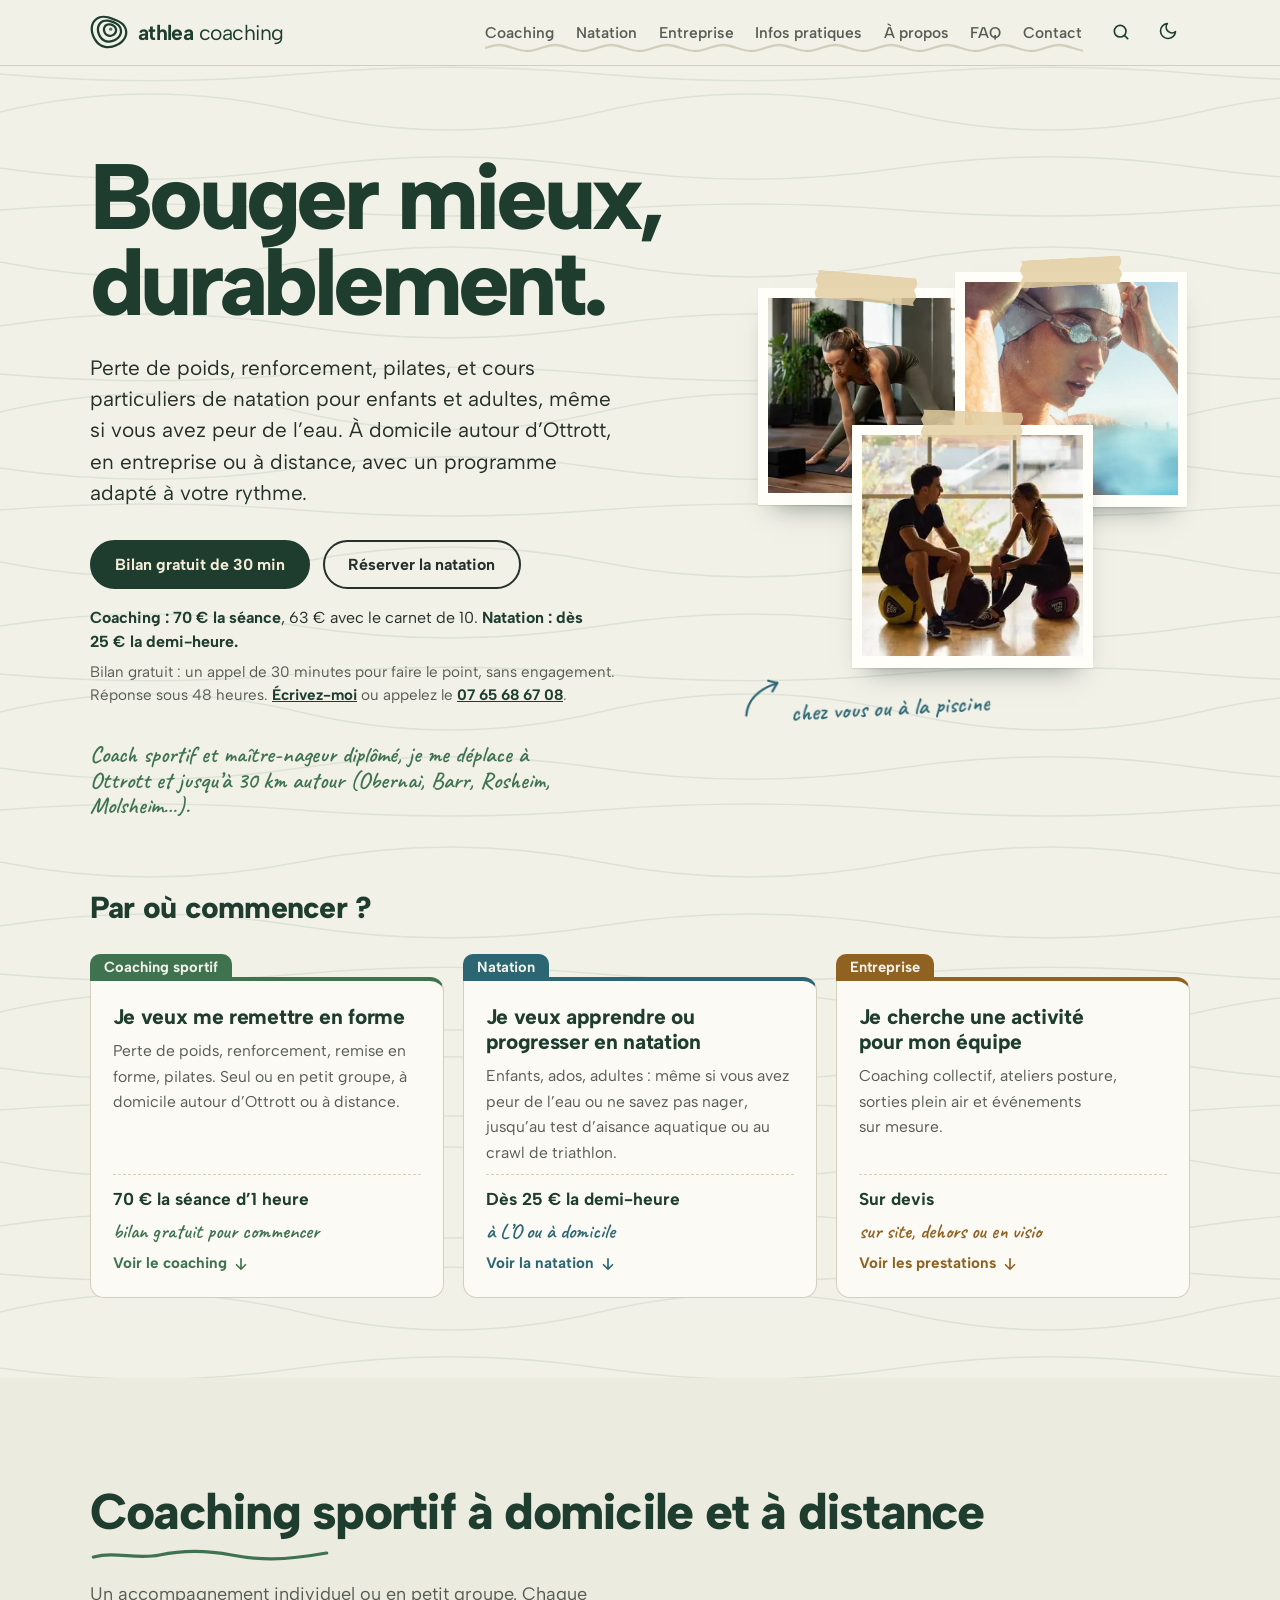
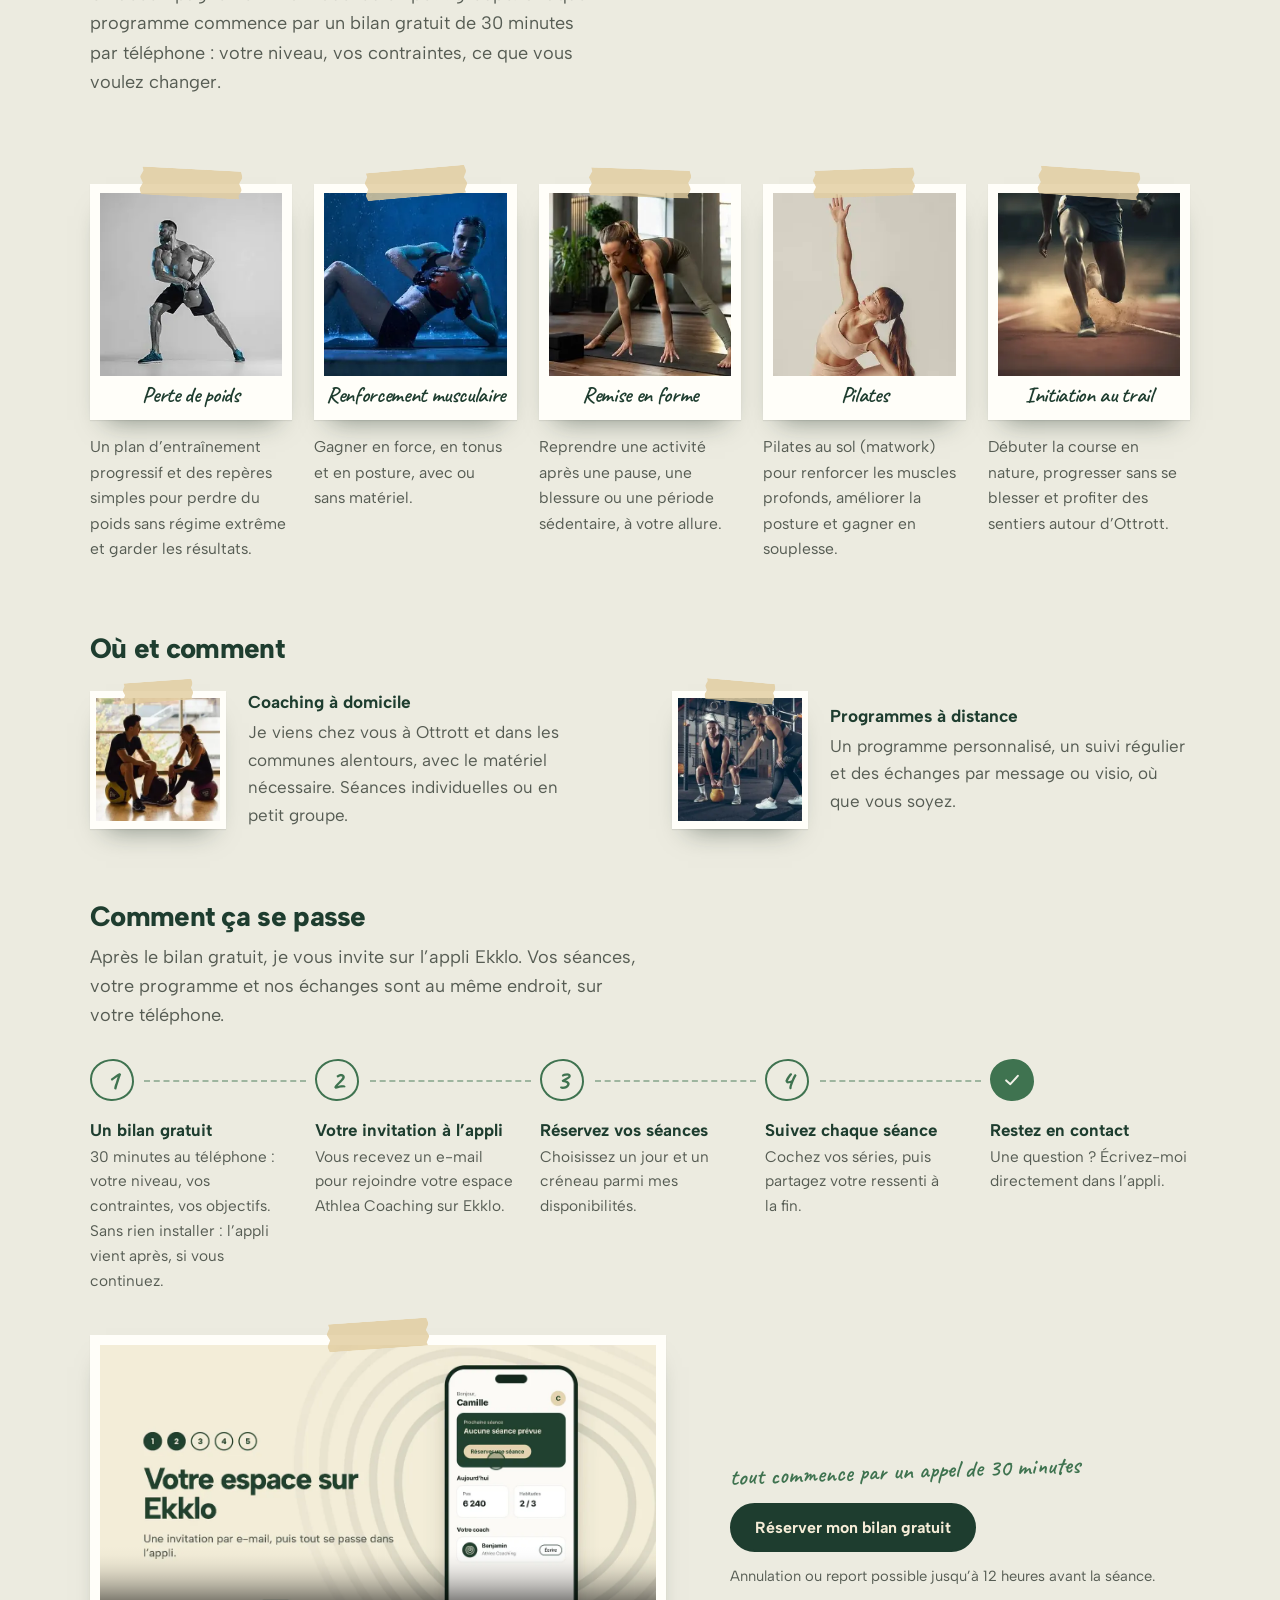
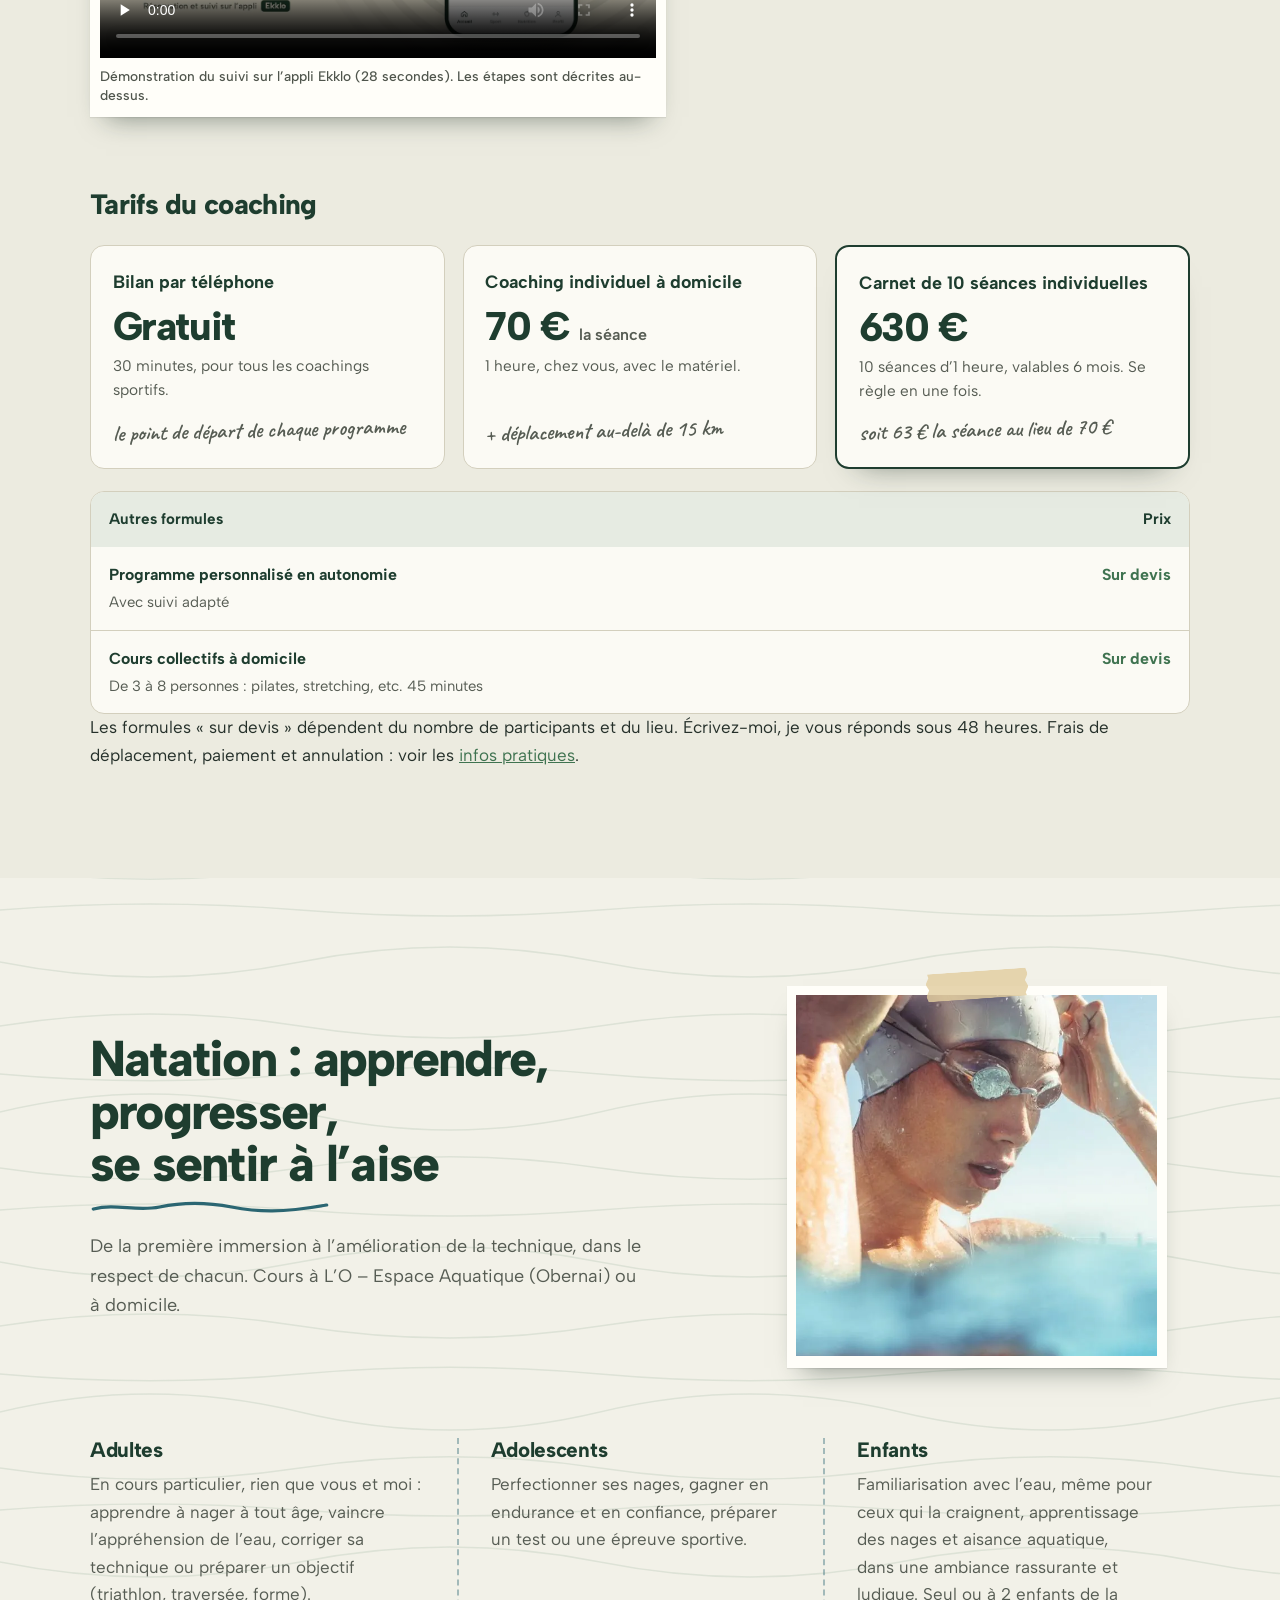
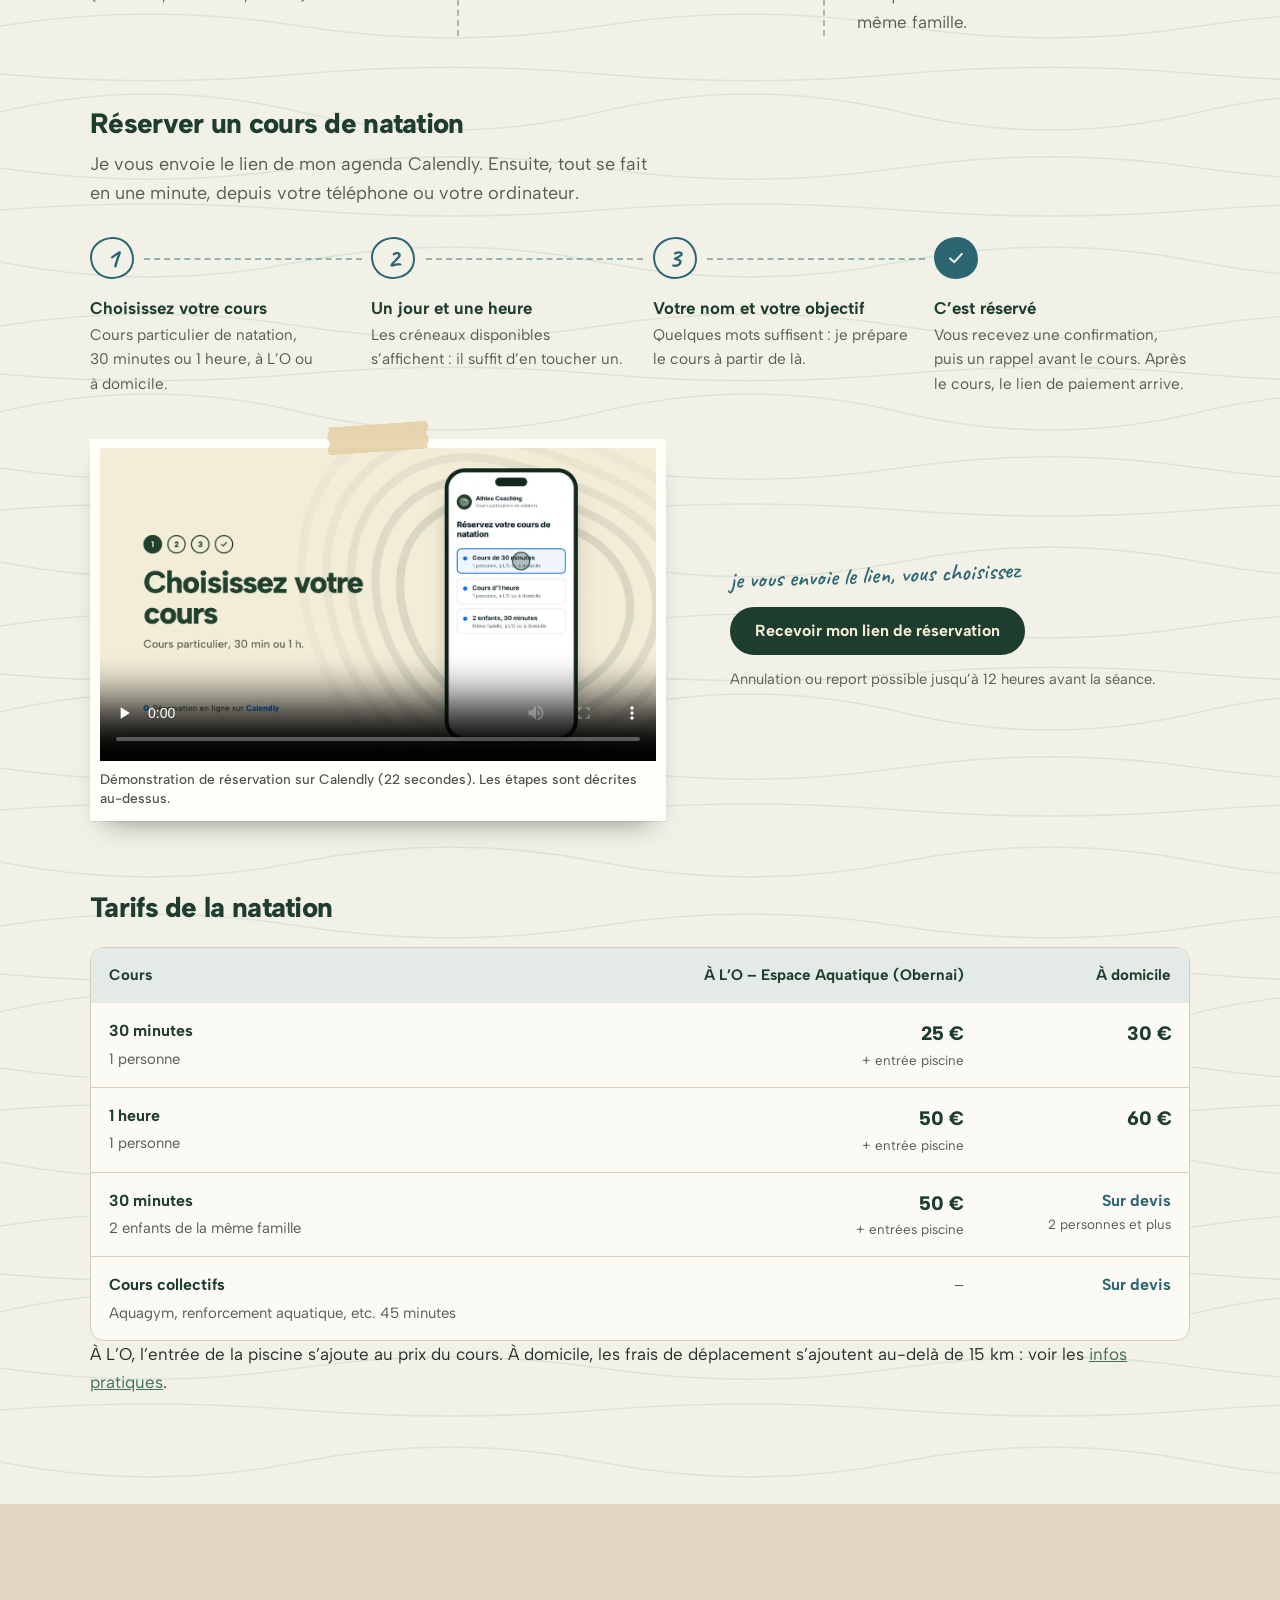
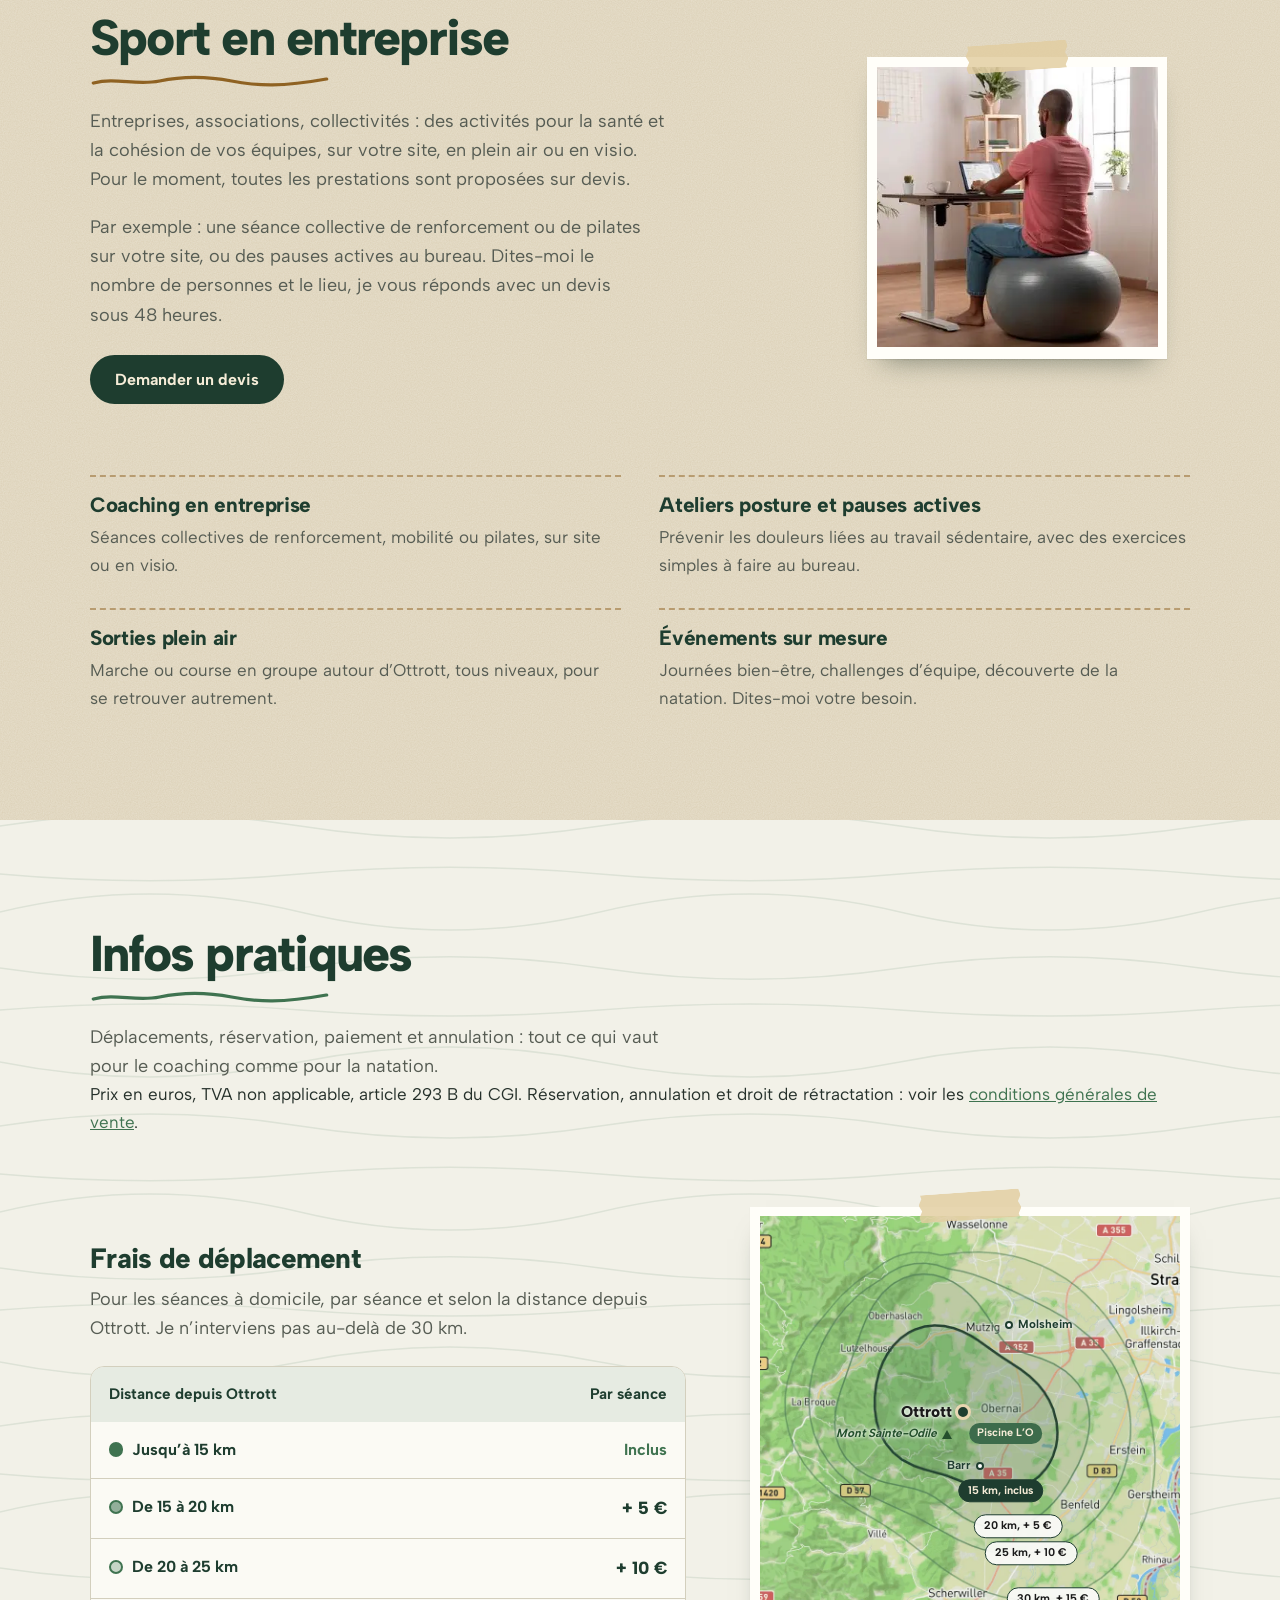
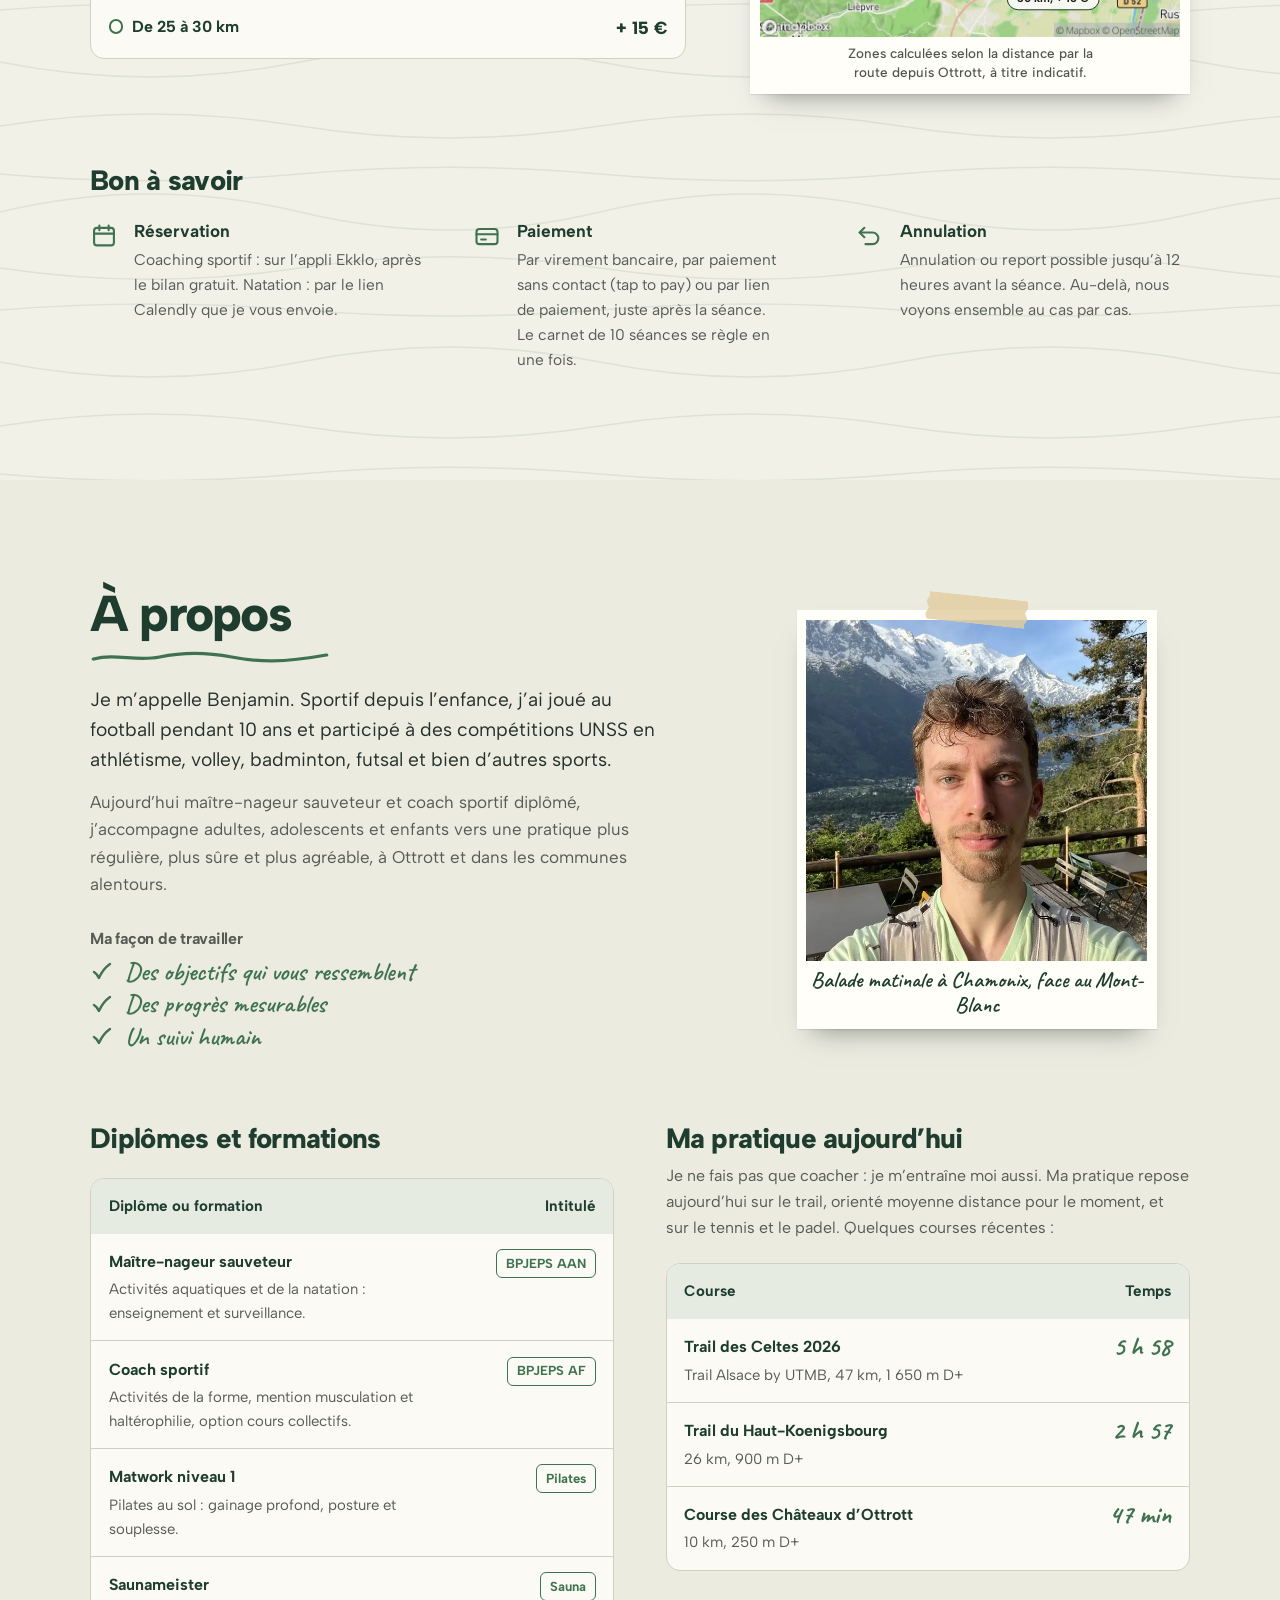
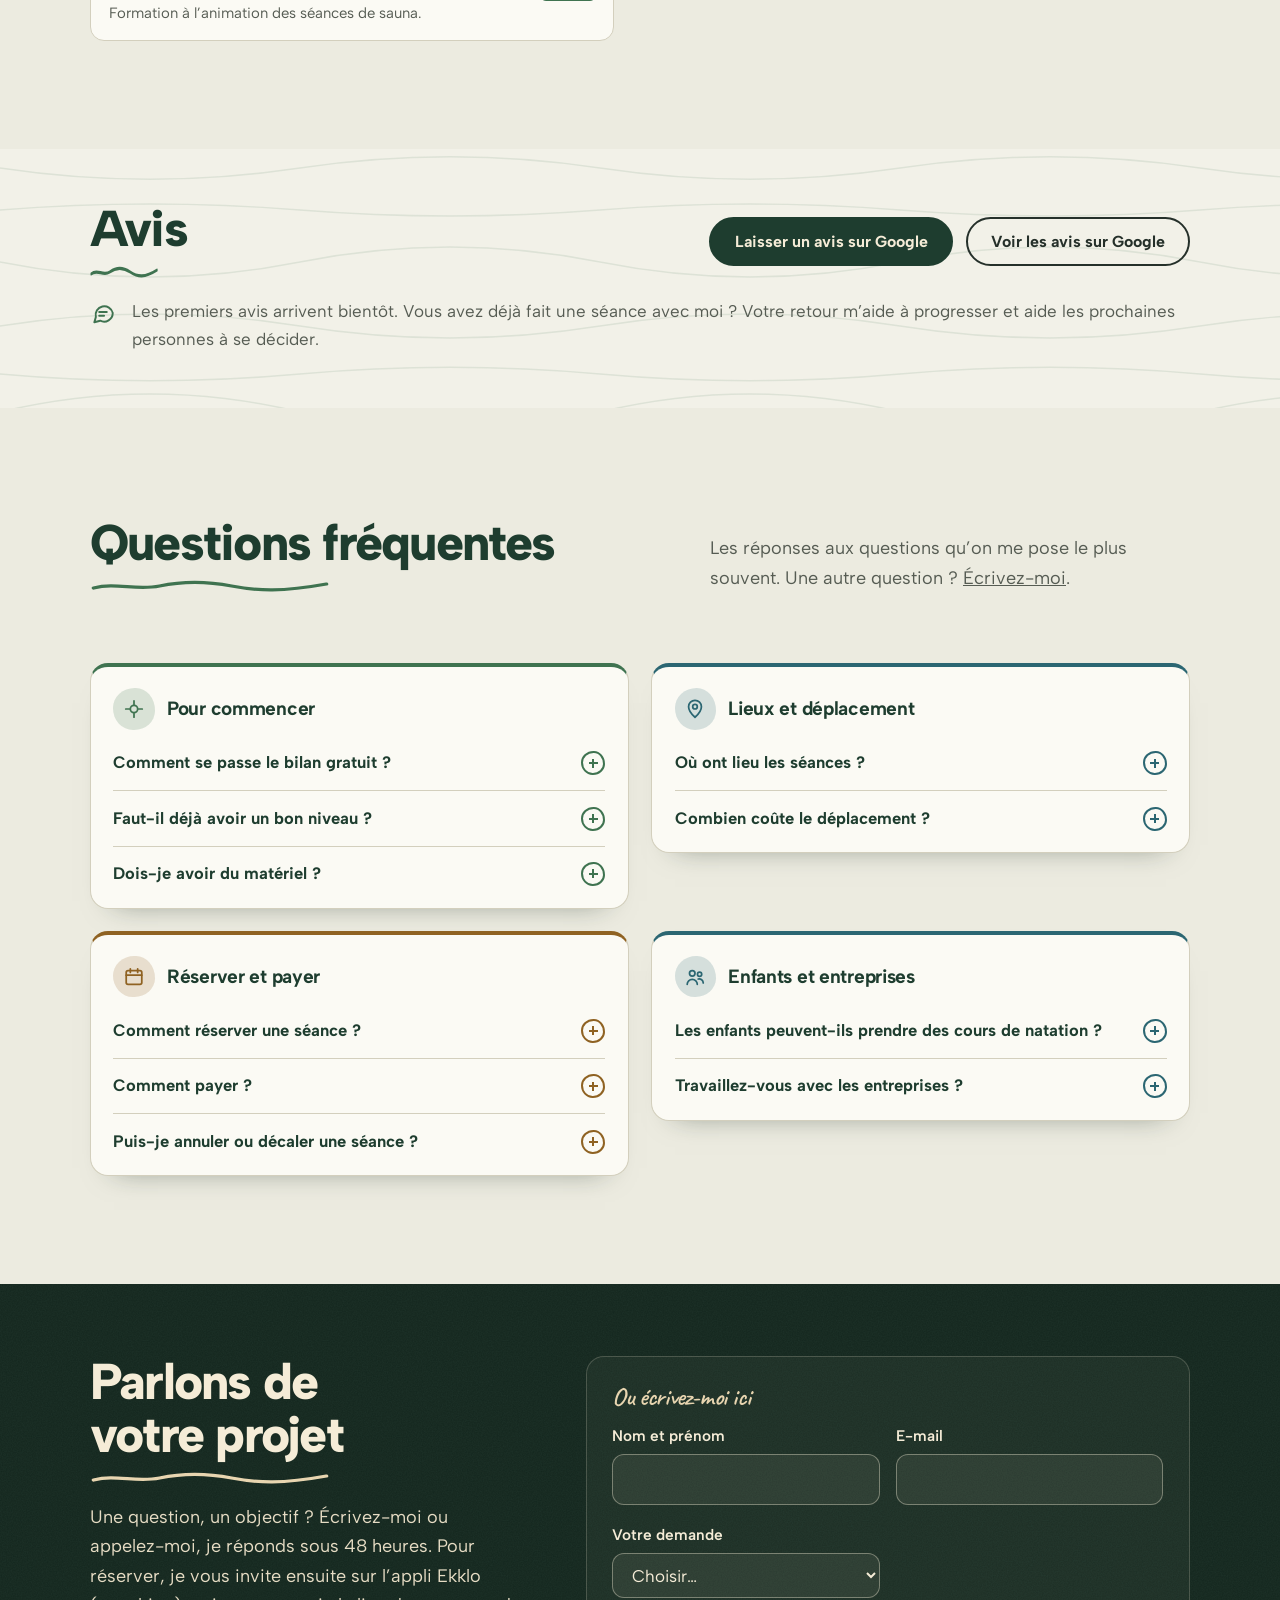
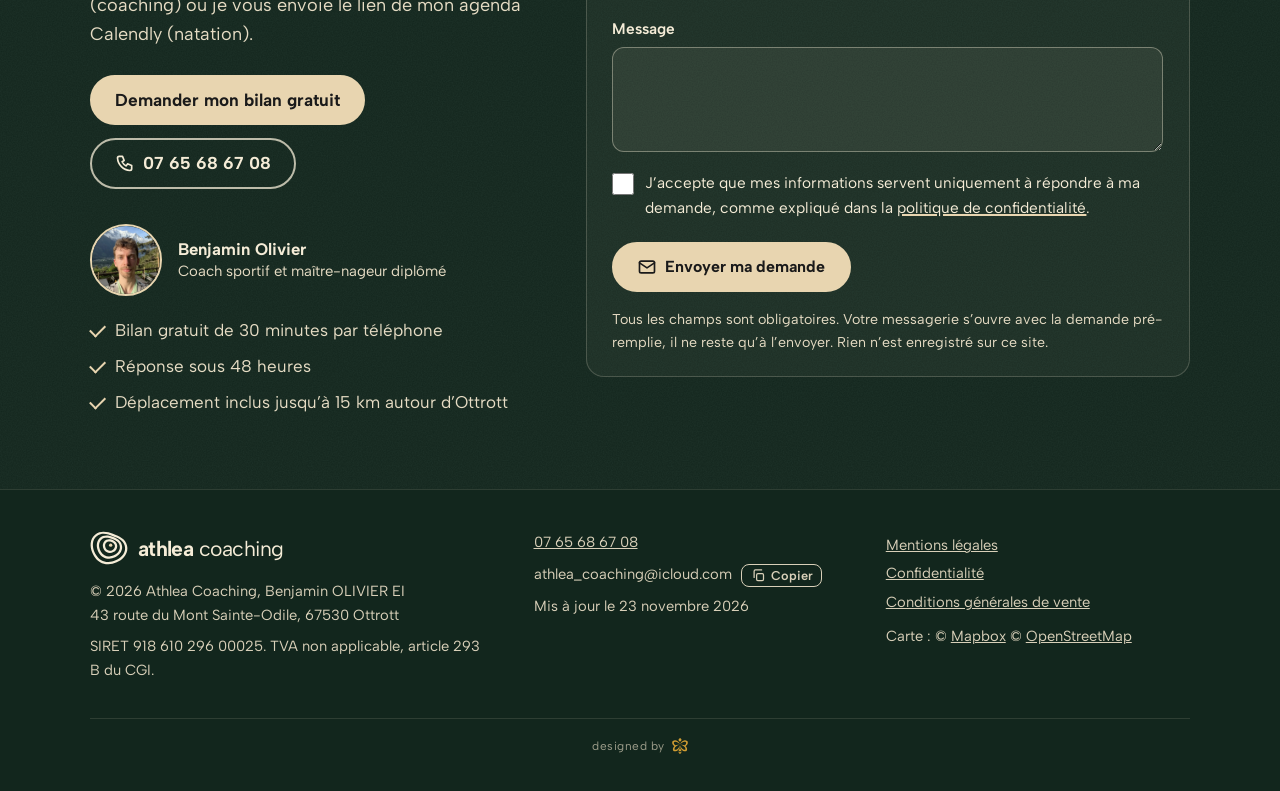
==== commit 2e485cdc: "v30.7 : « Tarif à venir » caché, communes, bilan expliqué, natation rassurante en haut de page Co-Au" ====
--- a/index.html
+++ b/index.html
@@ -40,11 +40,11 @@
 <div class="hero-grid">
 <div class="hero-text">
 <h1>Bouger mieux, durablement.</h1>
-<p class="lead">Perte de poids, renforcement, pilates, et natation pour enfants et adultes. À&nbsp;domicile autour d’Ottrott, en entreprise ou à distance, avec un programme adapté à votre rythme.</p>
+<p class="lead">Perte de poids, renforcement, pilates, et cours particuliers de natation pour enfants et adultes, même si vous avez peur de l’eau. À&nbsp;domicile autour d’Ottrott, en entreprise ou à distance, avec un programme adapté à votre rythme.</p>
 <div class="actions"><a class="btn" href="mailto:athlea_coaching@icloud.com?subject=Bilan%20gratuit%20de%2030%20minutes">Bilan gratuit de 30 min</a><a class="btn alt" href="#reserver">Réserver la natation</a></div>
 <p class="hprix"><b>Coaching&nbsp;: 70&nbsp;€ la séance</b>, 63&nbsp;€ avec le carnet de&nbsp;10. <b>Natation&nbsp;: dès 25&nbsp;€ la demi-heure.</b></p>
-<p class="hnote">Bilan gratuit par téléphone, réponse sous 48&nbsp;heures. <a href="#contact">Écrivez-moi</a> ou appelez le <a href="tel:+33765686708">07&nbsp;65&nbsp;68&nbsp;67&nbsp;08</a>.</p>
-<p class="hand creds">Coach sportif et maître-nageur diplômé, je me déplace à Ottrott et jusqu’à 30&nbsp;km autour.</p>
+<p class="hnote">Bilan gratuit&nbsp;: un appel de 30&nbsp;minutes pour faire le point, sans engagement. Réponse sous 48&nbsp;heures. <a href="#contact">Écrivez-moi</a> ou appelez le <a href="tel:+33765686708">07&nbsp;65&nbsp;68&nbsp;67&nbsp;08</a>.</p>
+<p class="hand creds">Coach sportif et maître-nageur diplômé, je me déplace à Ottrott et jusqu’à 30&nbsp;km autour (Obernai, Barr, Rosheim, Molsheim…).</p>
 </div>
 <div class="hero-photo">
 <div class="trio">
@@ -115,7 +115,9 @@
 <tbody>
 <tr><th scope="row">Programme personnalisé en autonomie<span>Avec suivi adapté</span></th><td class="num-c" data-l="Prix"><span class="devis">Sur devis</span></td></tr>
 <tr><th scope="row">Cours collectifs à domicile<span>De 3 à 8 personnes : pilates, stretching, etc. 45 minutes</span></th><td class="num-c" data-l="Prix"><span class="devis">Sur devis</span></td></tr>
+<!-- À REMETTRE quand le prix est fixé (remplacer « Tarif à venir » par le prix) :
 <tr><th scope="row">Coaching de 30 minutes<span>À L’O – Espace Aquatique (Obernai)</span></th><td class="num-c" data-l="Prix"><span class="devis">Tarif à venir</span></td></tr>
+-->
 </tbody></table>
 <p class="tnote">Les formules « sur devis » dépendent du nombre de participants et du lieu. Écrivez-moi, je vous réponds sous 48 heures. Frais de déplacement, paiement et annulation : voir les <a href="#tarifs">infos pratiques</a>.</p>
 </div>
@@ -374,7 +376,7 @@
 function setw(x,r,o,cl,cr){nwi.style.setProperty("--x",x+"px");nwi.style.setProperty("--r",r+"px");nwi.style.setProperty("--o",o);if(cl){nwi.style.setProperty("--cl",cl);nwi.style.setProperty("--cr",cr||cl)}}
 /* couleur dominante de chaque section (--c), convertie en [r,g,b] */
 var probe=d.createElement("i"),cc={};probe.hidden=true;nw.appendChild(probe);
-function col(el){var c=el?getComputedStyle(el).getPropertyValue(el.style.getPropertyValue("--c")?"--c":"--wc").trim():"";
+function col(el){var c=el?getComputedStyle(el).getPropertyValue("--wv").trim():"";
 if(!(c in cc)){probe.style.color=c;cc[c]=(getComputedStyle(probe).color.match(/[\d.]+/g)||[63,115,80]).slice(0,3).map(Number)}return cc[c]}
 function mix(a,b,t){return"rgb("+a.map(function(v,i){return Math.round(v+(b[i]-v)*t)}).join(",")+")"}
 function sm(t){t=t<0?0:t>1?1:t;return t*t*(3-2*t)}
--- a/css/site.css
+++ b/css/site.css
@@ -62,17 +62,19 @@
 nav a:hover,nav a.on{color:var(--ink)}
 nav a:hover::after,nav a.on::after{transform:scaleX(1)}
 /* longue vague sous le menu, le segment vert glisse jusqu'au lien actif */
-:root{--navwave:url("data:image/svg+xml,%3Csvg xmlns='http://www.w3.org/2000/svg' width='56' height='10'%3E%3Cpath d='M0 5c4.566-1.537 8.934-3 14-3s9.434 1.463 14 3s8.934 3 14 3s9.434-1.463 14-3' fill='none' stroke='%23000' stroke-width='2.3' stroke-linecap='round'/%3E%3C/svg%3E")}
+:root{--navwave:url("data:image/svg+xml,%3Csvg xmlns='http://www.w3.org/2000/svg' width='56' height='10'%3E%3Cpath d='M0 5c4.566-1.537 8.934-3 14-3s9.434 1.463 14 3s8.934 3 14 3s9.434-1.463 14-3' fill='none' stroke='%23000' stroke-width='2.3' stroke-linecap='round'/%3E%3C/svg%3E");--navwave2:url("data:image/svg+xml,%3Csvg xmlns='http://www.w3.org/2000/svg' width='56' height='10'%3E%3Cpath d='M0 5c4.566-1.537 8.934-3 14-3s9.434 1.463 14 3s8.934 3 14 3s9.434-1.463 14-3' fill='none' stroke='%23000' stroke-width='3.6' stroke-linecap='round'/%3E%3C/svg%3E")}
 @property --x{syntax:"<length>";inherits:false;initial-value:0px}
 @property --r{syntax:"<length>";inherits:false;initial-value:0px}
-@property --cl{syntax:"<color>";inherits:false;initial-value:#3f7350}
-@property --cr{syntax:"<color>";inherits:false;initial-value:#3f7350}
-/* couleur de la vague pour le contact (section sans --c) : lisible en clair comme en sombre */
-:root{--wc:var(--forest)}
-@media (prefers-color-scheme:dark){:root:not([data-theme="light"]){--wc:var(--sand)}}
-:root[data-theme="dark"]{--wc:var(--sand)}
-.nwave{position:absolute;left:0;right:0;bottom:.05rem;height:10px;pointer-events:none;background:var(--line);-webkit-mask:var(--navwave) 0 0/56px 10px repeat-x;mask:var(--navwave) 0 0/56px 10px repeat-x}
-.nwave i{position:absolute;inset:0;background:linear-gradient(90deg,var(--cl),var(--cr)) var(--x) 0/max(1px,calc(100% - var(--x) - var(--r))) 100% no-repeat;opacity:var(--o,0);clip-path:inset(-2px var(--r) -2px var(--x) round 6px);transition:opacity .35s}
+@property --cl{syntax:"<color>";inherits:false;initial-value:#2f8a4e}
+@property --cr{syntax:"<color>";inherits:false;initial-value:#2f8a4e}
+/* couleurs vives propres à la vague du menu, une par section */
+:root{--w-coaching:#2f8a4e;--w-natation:#1d8fb3;--w-pro:#c98a1e;--w-tarifs:#c4613f;--w-apropos:#5462b8;--w-faq:#237a7a;--w-contact:#1e3d2f}
+@media (prefers-color-scheme:dark){:root:not([data-theme="light"]){--w-coaching:#7fd19a;--w-natation:#6cc8e6;--w-pro:#f0b860;--w-tarifs:#ee9473;--w-apropos:#a9b4f0;--w-faq:#6fd0c6;--w-contact:#e8d5b0}}
+:root[data-theme="dark"]{--w-coaching:#7fd19a;--w-natation:#6cc8e6;--w-pro:#f0b860;--w-tarifs:#ee9473;--w-apropos:#a9b4f0;--w-faq:#6fd0c6;--w-contact:#e8d5b0}
+#coaching{--wv:var(--w-coaching)}#natation{--wv:var(--w-natation)}#professionnels{--wv:var(--w-pro)}#tarifs{--wv:var(--w-tarifs)}#apropos{--wv:var(--w-apropos)}#faq{--wv:var(--w-faq)}#contact{--wv:var(--w-contact)}
+.nwave{position:absolute;left:0;right:0;bottom:.05rem;height:10px;pointer-events:none}
+.nwave::before{content:"";position:absolute;inset:0;background:var(--line);-webkit-mask:var(--navwave) 0 0/56px 10px repeat-x;mask:var(--navwave) 0 0/56px 10px repeat-x}
+.nwave i{position:absolute;inset:0;background:linear-gradient(90deg,var(--cl),var(--cr)) var(--x) 0/max(1px,calc(100% - var(--x) - var(--r))) 100% no-repeat;opacity:var(--o,0);-webkit-mask:var(--navwave2) 0 0/56px 10px repeat-x;mask:var(--navwave2) 0 0/56px 10px repeat-x;clip-path:inset(-2px var(--r) -2px var(--x) round 6px);transition:opacity .35s}
 .nwave.anim i{transition:--x .5s cubic-bezier(.45,.05,.25,1),--r .5s cubic-bezier(.45,.05,.25,1),--cl .5s,--cr .5s,opacity .35s}
 @media (min-width:1061px){nav a::after{display:none}}
 .tools{display:flex;gap:.2rem;align-items:center}
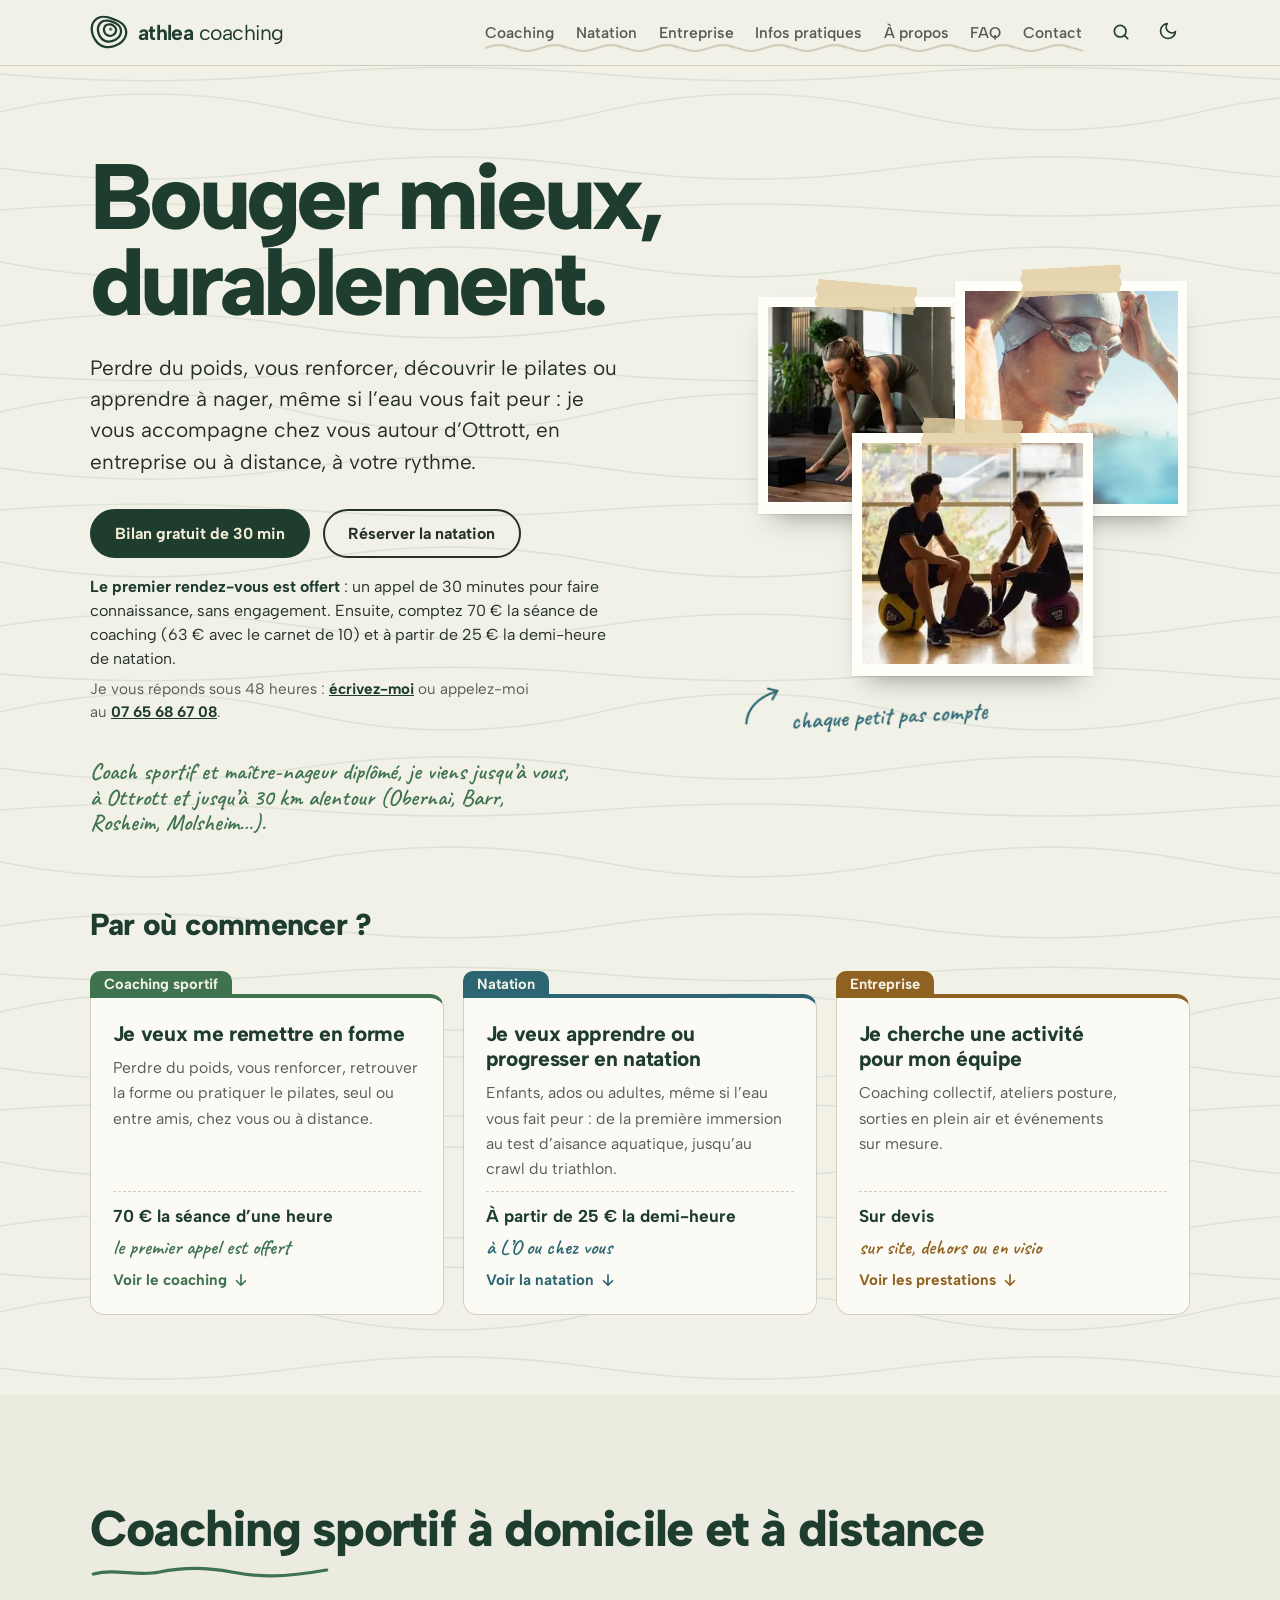
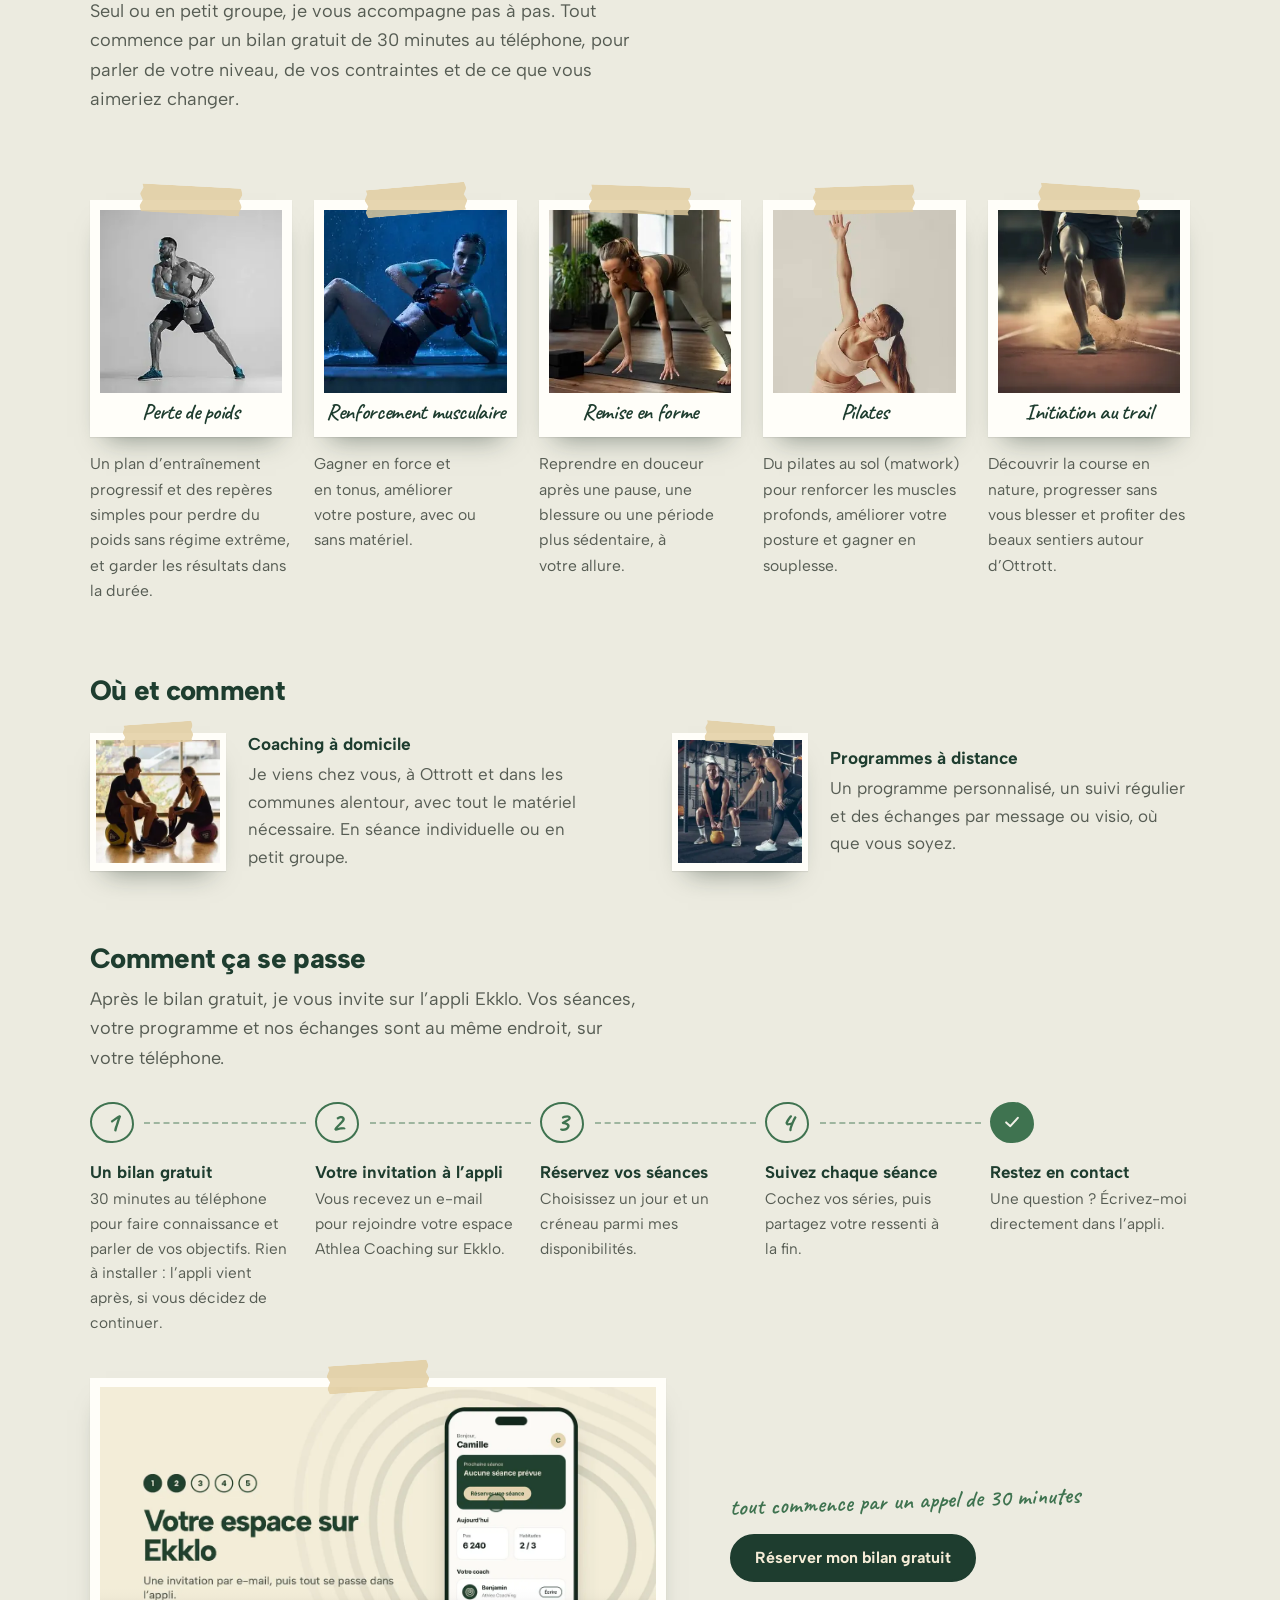
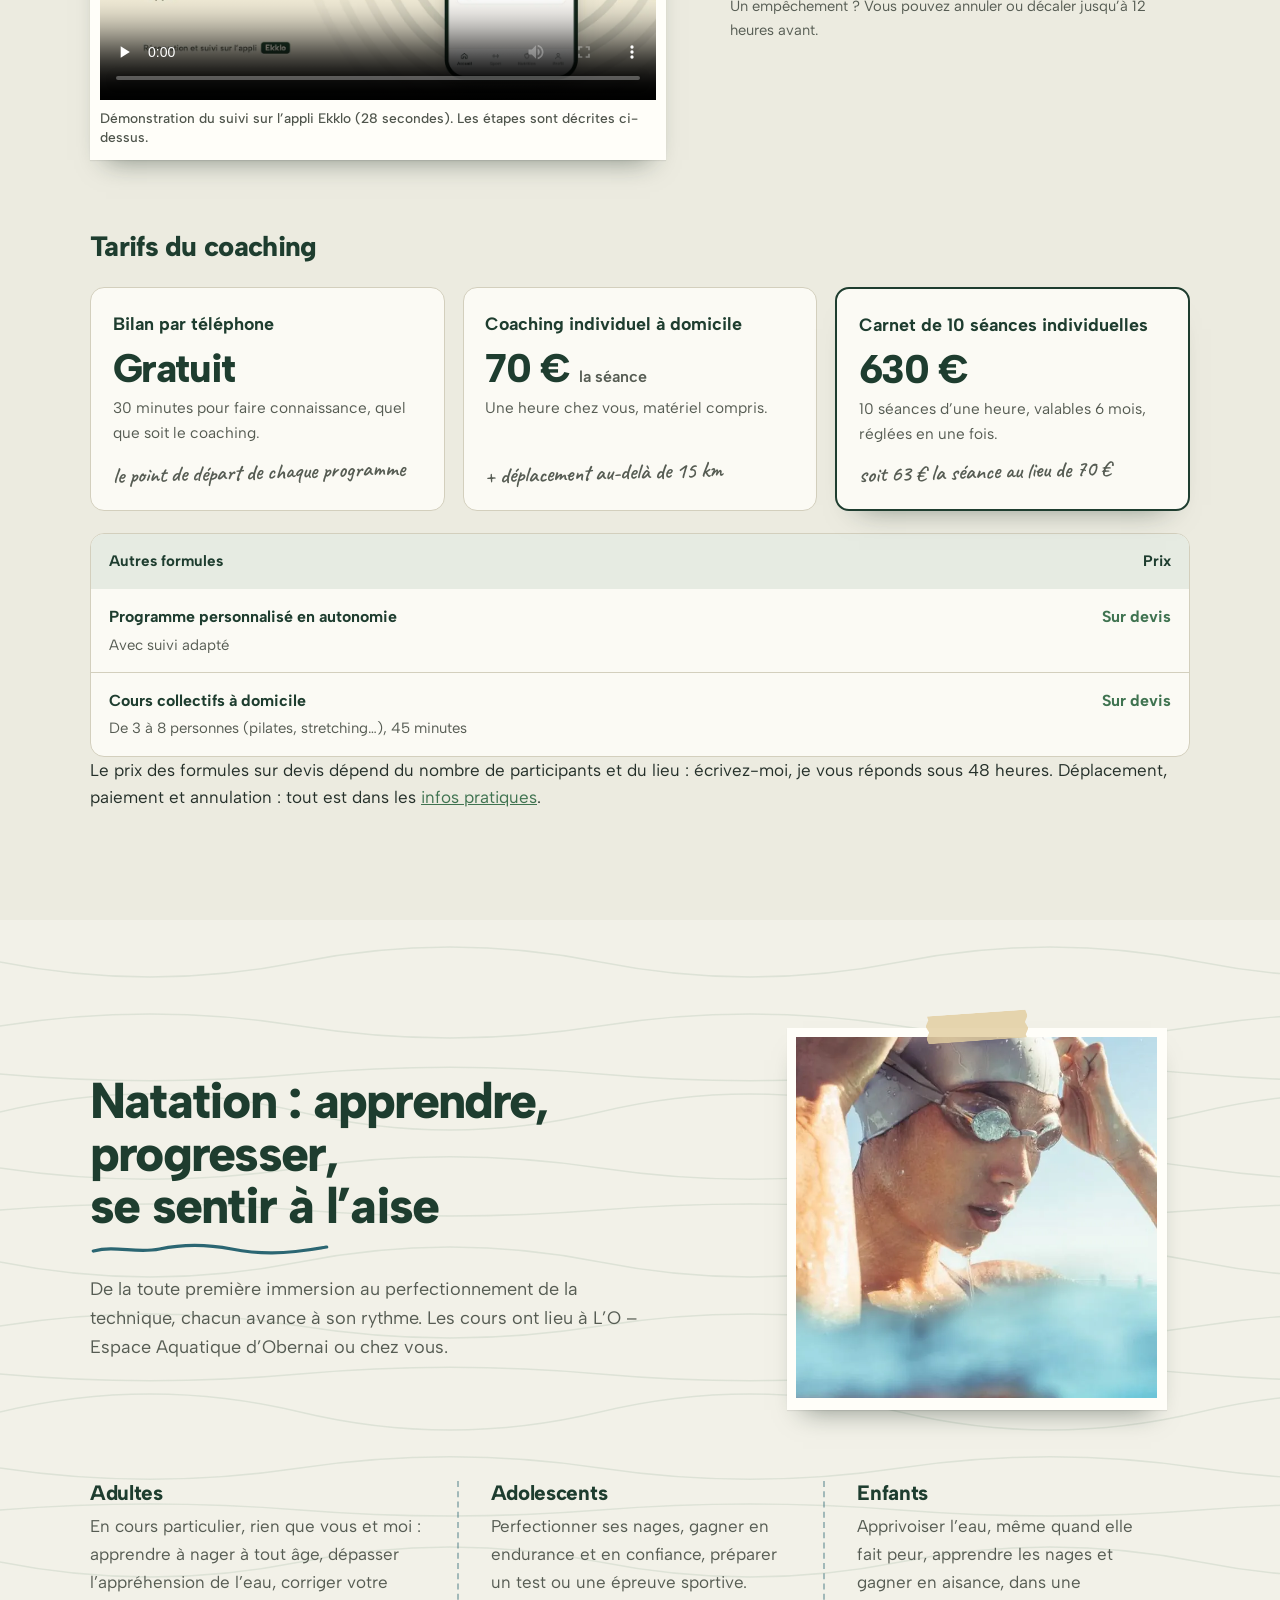
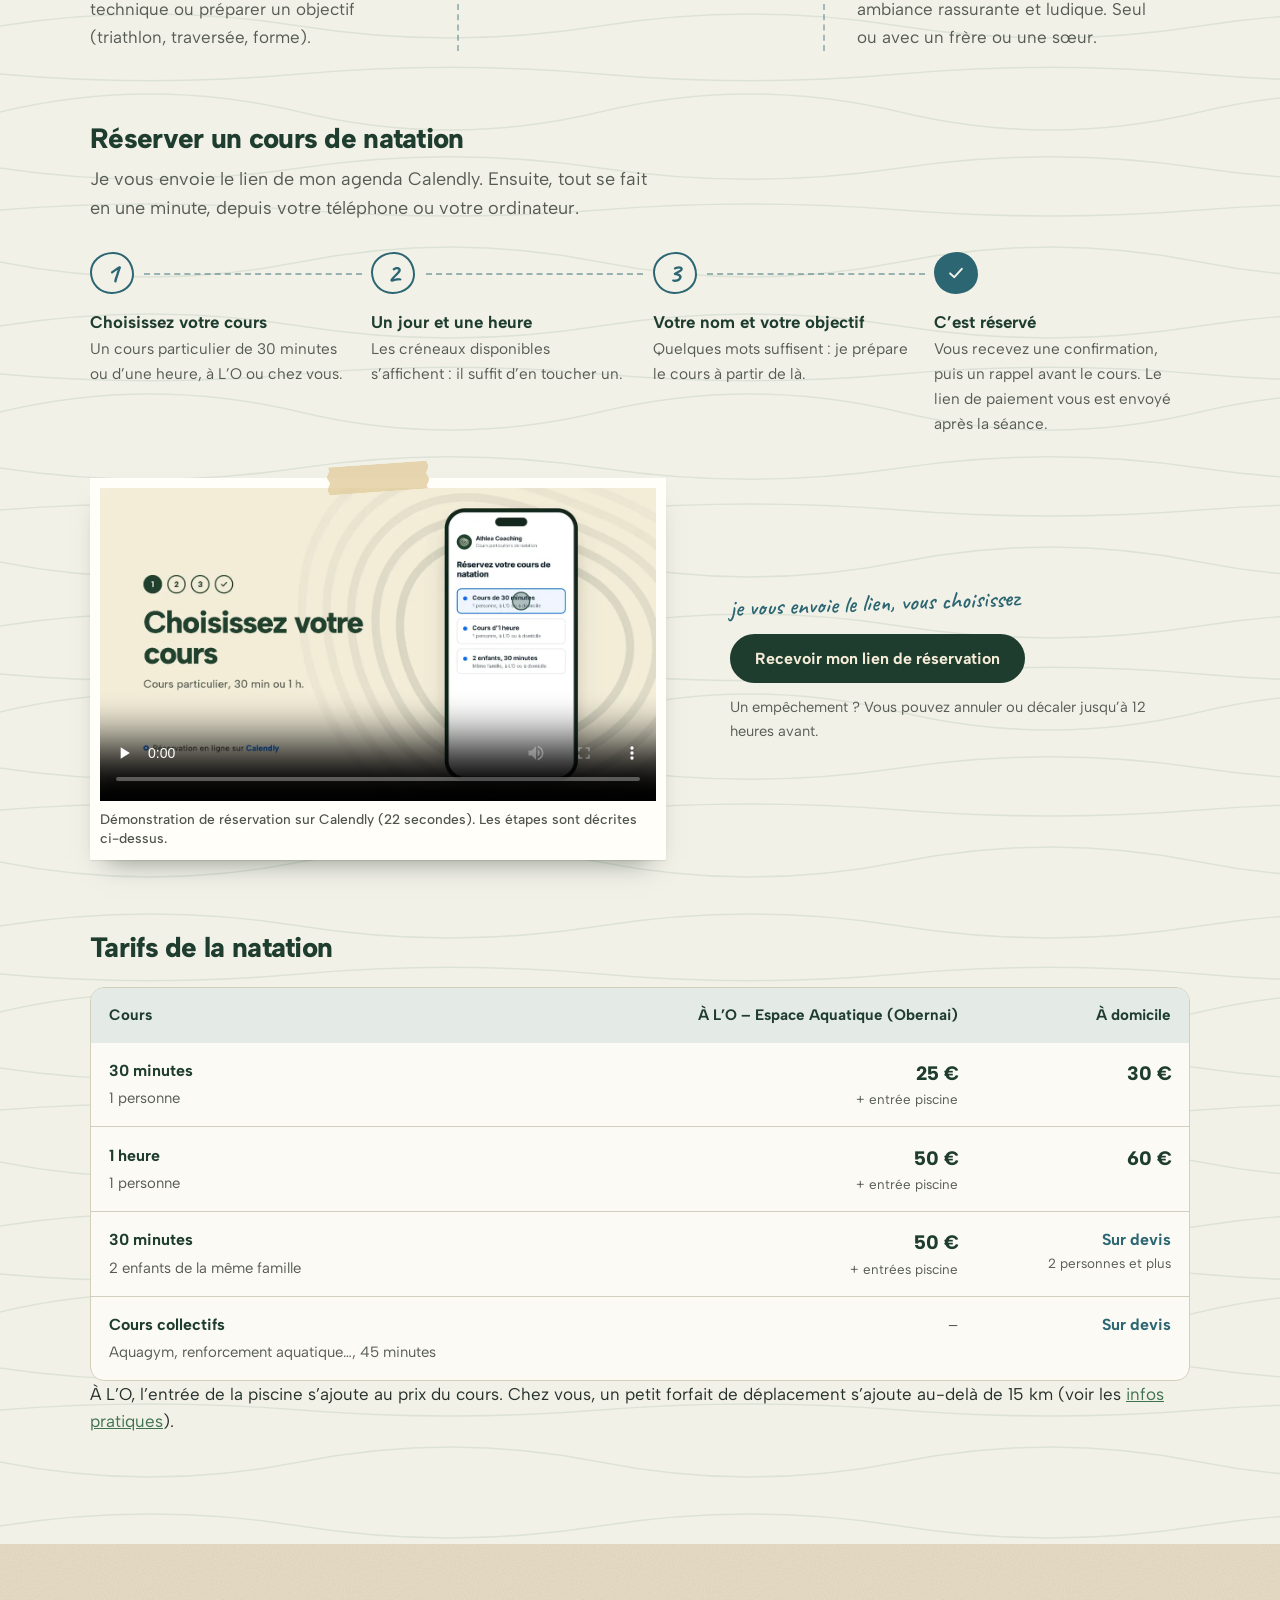
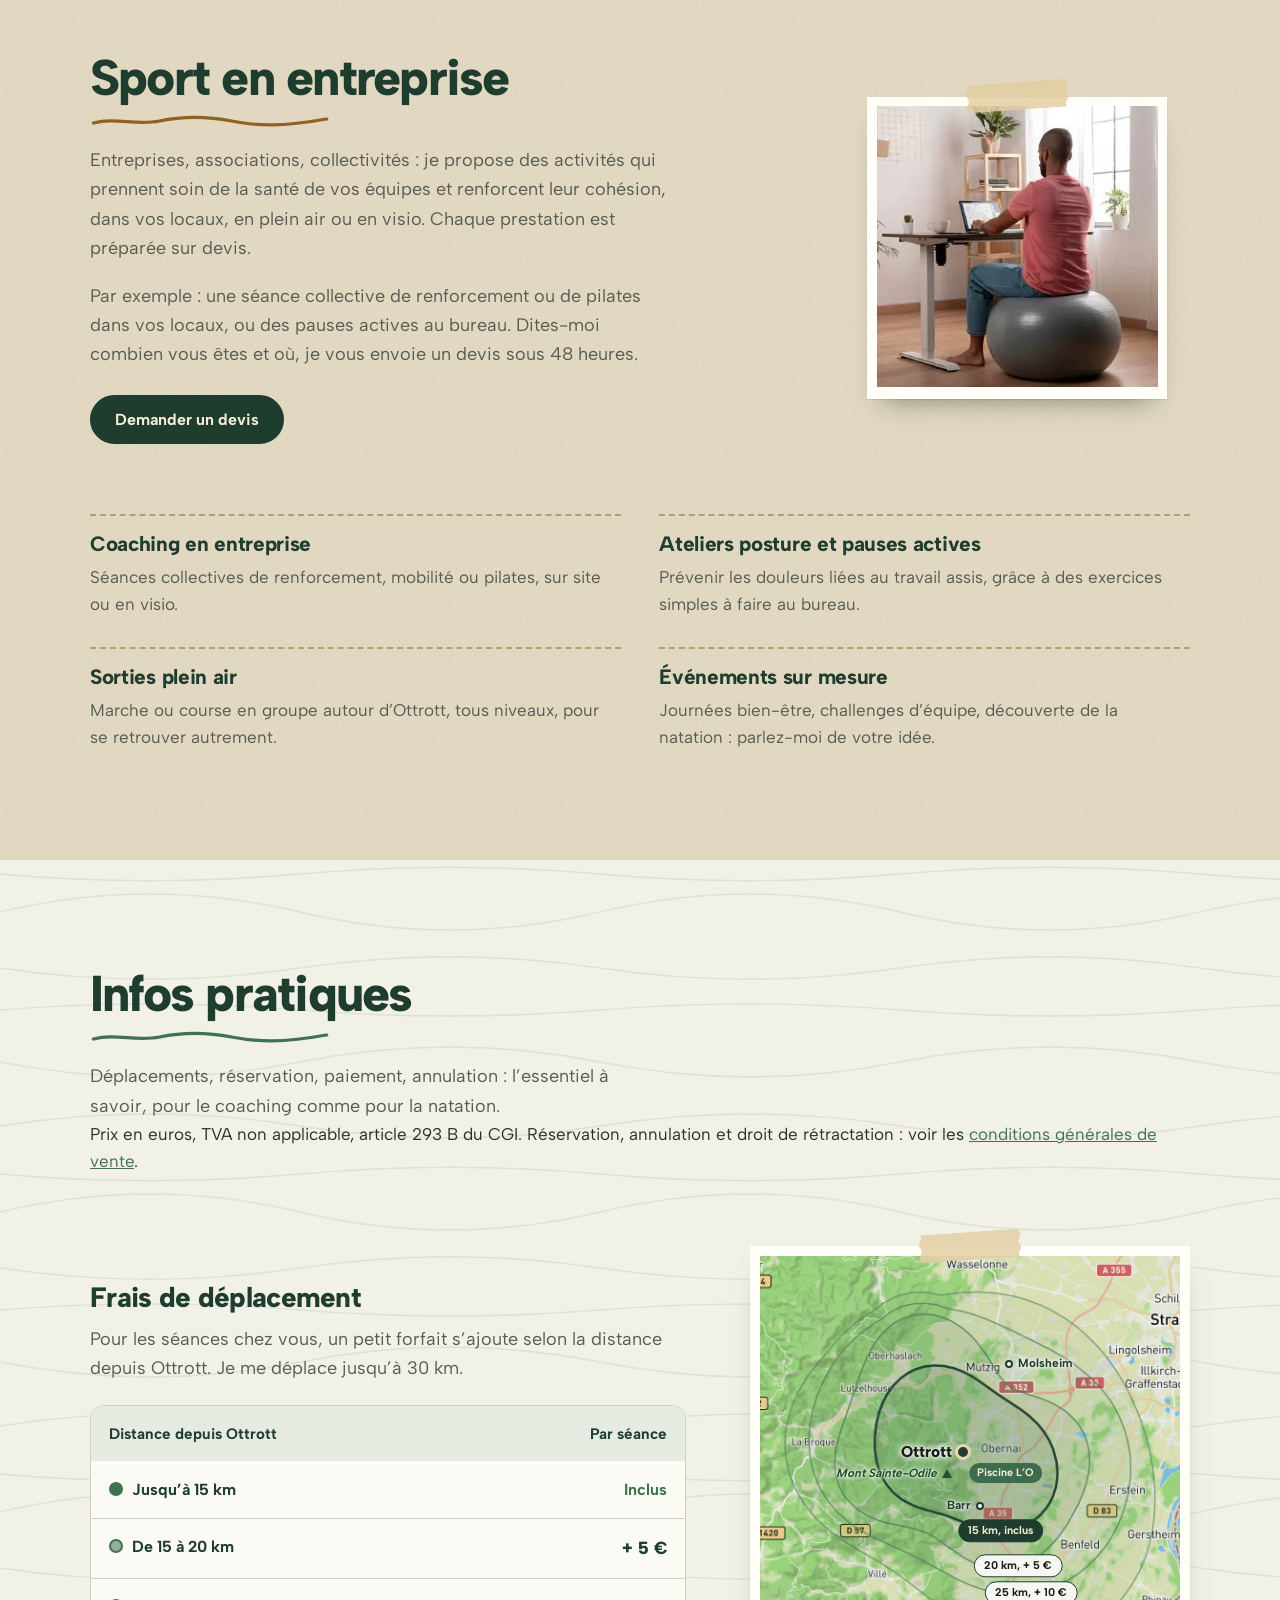
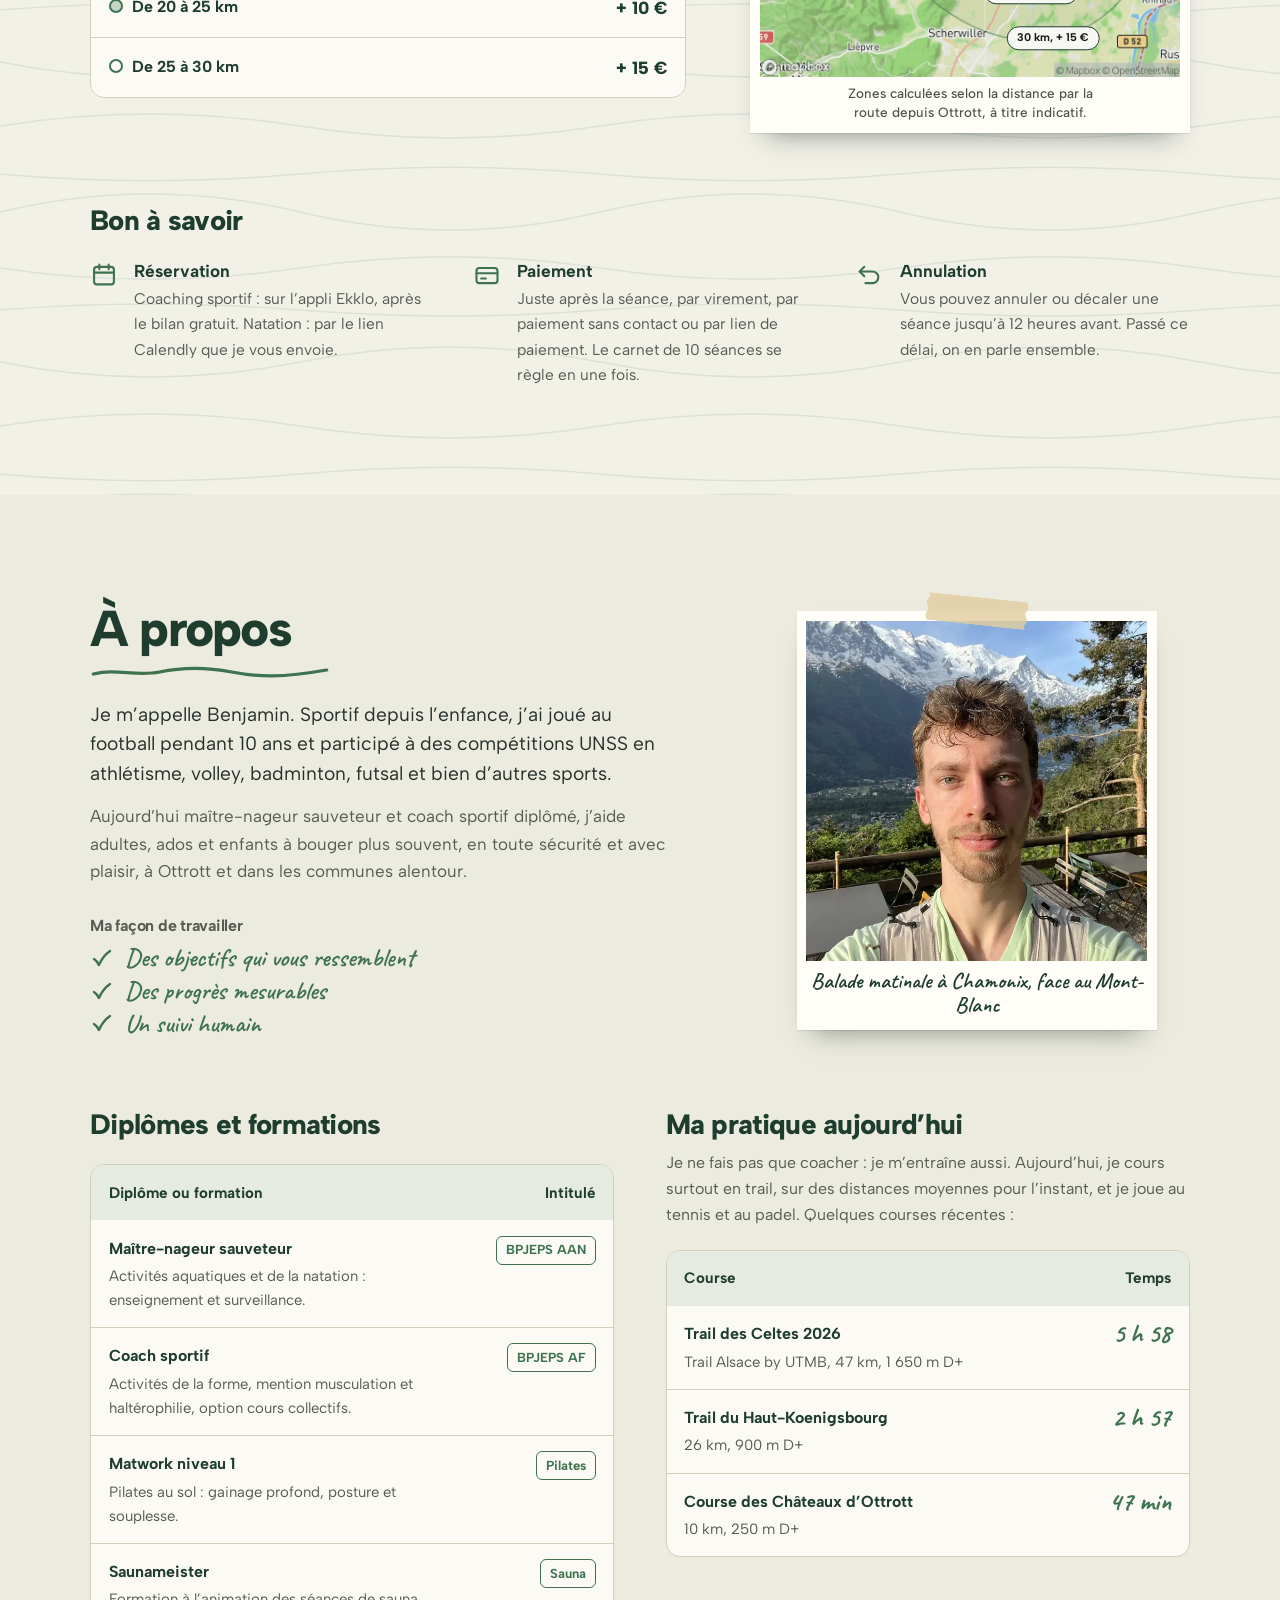
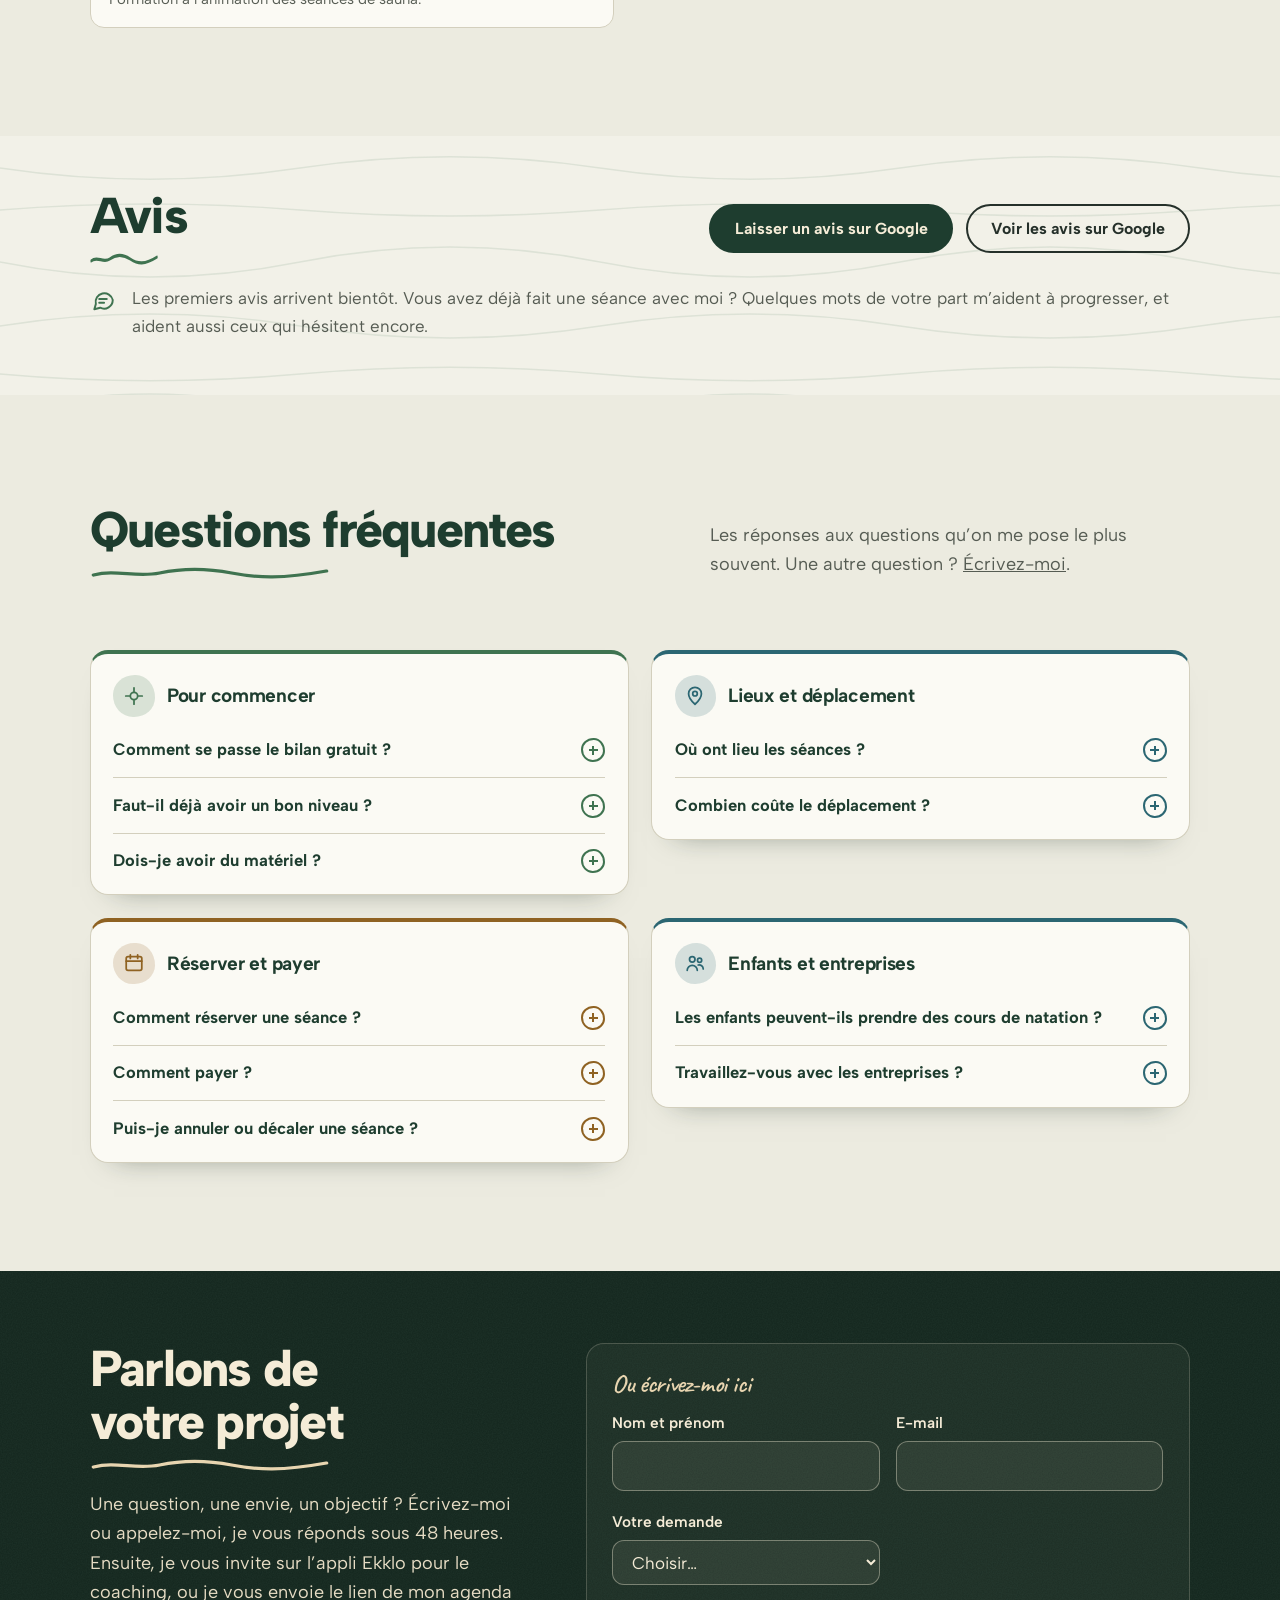
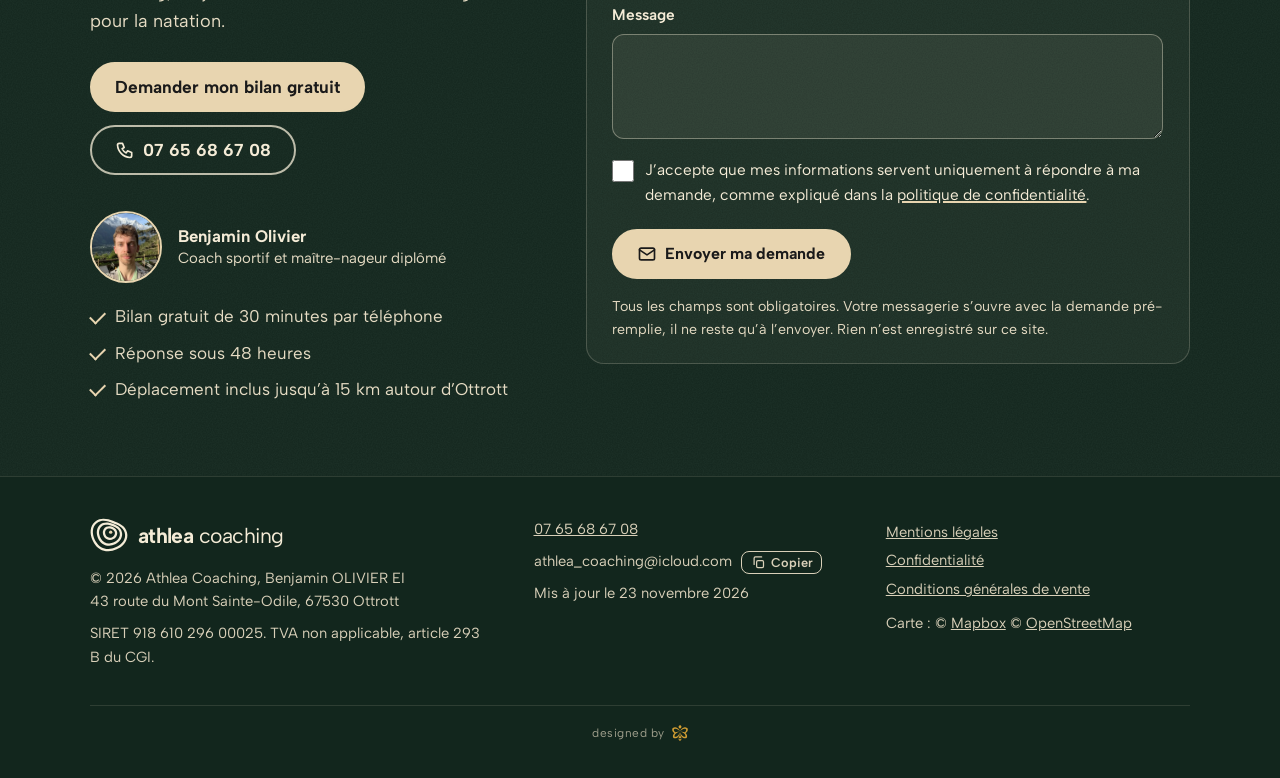
==== commit 9a44ac7d: "v31 : textes récrits sur un ton plus chaleureux, prix amenés en douceur, « chaque petit pas compte »" ====
--- a/index.html
+++ b/index.html
@@ -12,7 +12,7 @@
 <meta property="og:description" content="Coaching à domicile, natation à Obernai, pilates et sport en entreprise autour d’Ottrott. Bilan gratuit de 30 minutes.">
 <link rel="icon" type="image/svg+xml" href="favicon.svg">
 <script type="application/ld+json">{"@context":"https://schema.org","@graph":[{"@type":["SportsActivityLocation","LocalBusiness"],"@id":"https://athleacoaching.fr/#entreprise","name":"Athlea Coaching","url":"https://athleacoaching.fr/","image":"https://athleacoaching.fr/img/athlea-coaching-partage.jpg","logo":"https://athleacoaching.fr/favicon.svg","description":"Coach sportif et maître-nageur diplômé à Ottrott : coaching à domicile, perte de poids, renforcement musculaire, remise en forme, pilates, cours de natation à Obernai, programmes à distance et sport en entreprise.","email":"athlea_coaching@icloud.com","telephone":"+33765686708","address":{"@type":"PostalAddress","streetAddress":"43 route du Mont Sainte-Odile","addressLocality":"Ottrott","postalCode":"67530","addressRegion":"Grand Est","addressCountry":"FR"},"geo":{"@type":"GeoCoordinates","latitude":48.4567,"longitude":7.4236},"areaServed":[{"@type":"City","name":"Ottrott"},{"@type":"City","name":"Obernai"},{"@type":"City","name":"Barr"},{"@type":"City","name":"Rosheim"},{"@type":"City","name":"Molsheim"},{"@type":"City","name":"Mutzig"},{"@type":"City","name":"Benfeld"},{"@type":"City","name":"Scherwiller"},{"@type":"GeoCircle","geoMidpoint":{"@type":"GeoCoordinates","latitude":48.4567,"longitude":7.4236},"geoRadius":"30000"}],"founder":{"@id":"https://athleacoaching.fr/#benjamin"},"priceRange":"25 € – 70 €","currenciesAccepted":"EUR","paymentAccepted":"Virement bancaire, paiement sans contact, lien de paiement","knowsLanguage":"fr","hasOfferCatalog":{"@type":"OfferCatalog","name":"Tarifs","itemListElement":[{"@type":"Offer","name":"Bilan téléphonique de 30 minutes","priceCurrency":"EUR","availability":"https://schema.org/InStock","price":"0"},{"@type":"Offer","name":"Coaching individuel à domicile (1 heure)","priceCurrency":"EUR","availability":"https://schema.org/InStock","price":"70"},{"@type":"Offer","name":"Carnet de 10 séances individuelles","priceCurrency":"EUR","availability":"https://schema.org/InStock","price":"630","description":"Valable 6 mois"},{"@type":"Offer","name":"Cours de natation de 30 minutes à L’O (Obernai)","priceCurrency":"EUR","availability":"https://schema.org/InStock","price":"25","description":"Entrée de la piscine en plus"},{"@type":"Offer","name":"Cours de natation de 30 minutes à domicile","priceCurrency":"EUR","availability":"https://schema.org/InStock","price":"30"},{"@type":"Offer","name":"Cours de natation d’1 heure à L’O (Obernai)","priceCurrency":"EUR","availability":"https://schema.org/InStock","price":"50","description":"Entrée de la piscine en plus"},{"@type":"Offer","name":"Cours de natation d’1 heure à domicile","priceCurrency":"EUR","availability":"https://schema.org/InStock","price":"60"},{"@type":"Offer","name":"Cours collectifs, programmes à distance et prestations pour les entreprises","priceCurrency":"EUR","availability":"https://schema.org/InStock","description":"Sur devis"}]}},{"@type":"Person","@id":"https://athleacoaching.fr/#benjamin","name":"Benjamin Olivier","jobTitle":"Coach sportif et maître-nageur sauveteur","worksFor":{"@id":"https://athleacoaching.fr/#entreprise"},"image":"https://athleacoaching.fr/img/benjamin-olivier-coach-sportif.webp","knowsAbout":["Coaching sportif","Natation","Pilates","Remise en forme","Trail"],"hasCredential":[{"@type":"EducationalOccupationalCredential","credentialCategory":"Diplôme","name":"BPJEPS Activités aquatiques et de la natation (maître-nageur sauveteur)"},{"@type":"EducationalOccupationalCredential","credentialCategory":"Diplôme","name":"BPJEPS Activités de la forme, mention musculation et haltérophilie, option cours collectifs"},{"@type":"EducationalOccupationalCredential","credentialCategory":"Formation","name":"Pilates Matwork niveau 1"},{"@type":"EducationalOccupationalCredential","credentialCategory":"Formation","name":"Saunameister"}]},{"@type":"VideoObject","name":"Réserver un cours de natation avec Athlea Coaching sur Calendly","description":"Démonstration en 22 secondes : choisir son cours de natation, un jour et une heure, indiquer son nom et son objectif, recevoir la confirmation et le rappel, puis le lien de paiement après le cours.","thumbnailUrl":"https://athleacoaching.fr/video/reserver-athlea-coaching.webp","contentUrl":"https://athleacoaching.fr/video/reserver-athlea-coaching.mp4","uploadDate":"2026-11-12T00:00:00+01:00","duration":"PT22S","inLanguage":"fr","publisher":{"@id":"https://athleacoaching.fr/#entreprise"}},{"@type":"VideoObject","name":"Réserver et suivre son coaching avec Athlea Coaching sur l’appli Ekklo","description":"Démonstration en 28 secondes : le bilan gratuit, l’invitation à l’appli Ekklo, la réservation d’une séance, le suivi de la séance et le message au coach.","thumbnailUrl":"https://athleacoaching.fr/video/suivi-ekklo-athlea-coaching.webp","contentUrl":"https://athleacoaching.fr/video/suivi-ekklo-athlea-coaching.mp4","uploadDate":"2026-11-12T00:00:00+01:00","duration":"PT28S","inLanguage":"fr","publisher":{"@id":"https://athleacoaching.fr/#entreprise"}},{"@type":"WebSite","@id":"https://athleacoaching.fr/#site","url":"https://athleacoaching.fr/","name":"Athlea Coaching","inLanguage":"fr-FR","publisher":{"@id":"https://athleacoaching.fr/#entreprise"}}]}</script>
-<script type="application/ld+json">{"@context": "https://schema.org", "@type": "FAQPage", "mainEntity": [{"@type": "Question", "name": "Comment se passe le bilan gratuit ?", "acceptedAnswer": {"@type": "Answer", "text": "C’est un échange de 30 minutes par téléphone, pour tous les coachings sportifs. Nous faisons le point sur votre niveau, vos contraintes et vos objectifs avant de choisir la formule."}}, {"@type": "Question", "name": "Faut-il déjà avoir un bon niveau ?", "acceptedAnswer": {"@type": "Answer", "text": "Non. Chaque programme part de votre niveau, défini pendant le bilan, et avance à votre rythme. Les cours de natation s’adressent aussi bien aux débutants qu’aux nageurs qui veulent progresser."}}, {"@type": "Question", "name": "Dois-je avoir du matériel ?", "acceptedAnswer": {"@type": "Answer", "text": "Pour le coaching à domicile, je viens avec le matériel nécessaire. Les séances de renforcement peuvent aussi se faire sans matériel."}}, {"@type": "Question", "name": "Où ont lieu les séances ?", "acceptedAnswer": {"@type": "Answer", "text": "À votre domicile, à Ottrott et dans un rayon de 30 km, à L’O – Espace Aquatique d’Obernai pour la natation, ou à distance avec un programme suivi par message ou visio."}}, {"@type": "Question", "name": "Combien coûte le déplacement ?", "acceptedAnswer": {"@type": "Answer", "text": "Il est inclus jusqu’à 15 km autour d’Ottrott. Ensuite, comptez 5 € de 15 à 20 km, 10 € de 20 à 25 km et 15 € de 25 à 30 km par séance. Je n’interviens pas au-delà de 30 km."}}, {"@type": "Question", "name": "Comment réserver une séance ?", "acceptedAnswer": {"@type": "Answer", "text": "Pour le coaching sportif, tout commence par le bilan gratuit : je vous invite ensuite sur l’appli Ekklo, où vous réservez vos séances et suivez votre programme. Pour la natation, je vous envoie le lien de mon agenda Calendly : vous choisissez votre cours, un jour et une heure, puis vous recevez une confirmation et un rappel par e-mail."}}, {"@type": "Question", "name": "Comment payer ?", "acceptedAnswer": {"@type": "Answer", "text": "Par virement bancaire, par paiement sans contact (tap to pay) ou par lien de paiement, juste après la séance. Le carnet de 10 séances se règle en une fois."}}, {"@type": "Question", "name": "Puis-je annuler ou décaler une séance ?", "acceptedAnswer": {"@type": "Answer", "text": "Oui, jusqu’à 12 heures avant la séance. Au-delà, nous voyons ensemble au cas par cas."}}, {"@type": "Question", "name": "Les enfants peuvent-ils prendre des cours de natation ?", "acceptedAnswer": {"@type": "Answer", "text": "Oui : familiarisation avec l’eau, apprentissage des nages et aisance aquatique, dans une ambiance rassurante. Un cours de 30 minutes peut réunir 2 enfants de la même famille."}}, {"@type": "Question", "name": "Travaillez-vous avec les entreprises ?", "acceptedAnswer": {"@type": "Answer", "text": "Oui : coaching collectif, ateliers posture, sorties plein air et événements sur mesure, sur site, en plein air ou en visio. Toutes les prestations sont sur devis."}}]}</script>
+<script type="application/ld+json">{"@context": "https://schema.org", "@type": "FAQPage", "mainEntity": [{"@type": "Question", "name": "Comment se passe le bilan gratuit ?", "acceptedAnswer": {"@type": "Answer", "text": "C’est un échange de 30 minutes au téléphone, quel que soit le coaching. Nous faisons le point ensemble sur votre niveau, vos contraintes et vos objectifs, puis nous choisissons la formule qui vous convient."}}, {"@type": "Question", "name": "Faut-il déjà avoir un bon niveau ?", "acceptedAnswer": {"@type": "Answer", "text": "Pas du tout. Chaque programme part de votre niveau, que nous définissons pendant le bilan, et avance à votre rythme. Les cours de natation accueillent aussi bien les débutants que les nageurs qui veulent progresser."}}, {"@type": "Question", "name": "Dois-je avoir du matériel ?", "acceptedAnswer": {"@type": "Answer", "text": "Pour le coaching à domicile, j’apporte tout le matériel nécessaire. Le renforcement peut aussi se faire sans matériel."}}, {"@type": "Question", "name": "Où ont lieu les séances ?", "acceptedAnswer": {"@type": "Answer", "text": "Chez vous, à Ottrott et jusqu’à 30 km autour ; à L’O – Espace Aquatique d’Obernai pour la natation ; ou à distance, avec un programme suivi par message ou en visio."}}, {"@type": "Question", "name": "Combien coûte le déplacement ?", "acceptedAnswer": {"@type": "Answer", "text": "Il est inclus jusqu’à 15 km autour d’Ottrott. Au-delà, comptez 5 € de 15 à 20 km, 10 € de 20 à 25 km et 15 € de 25 à 30 km par séance. Je ne me déplace pas au-delà de 30 km."}}, {"@type": "Question", "name": "Comment réserver une séance ?", "acceptedAnswer": {"@type": "Answer", "text": "Pour le coaching sportif, tout commence par le bilan gratuit : je vous invite ensuite sur l’appli Ekklo, où vous réservez vos séances et suivez votre programme. Pour la natation, je vous envoie le lien de mon agenda Calendly : vous choisissez votre cours, un jour et une heure, puis vous recevez une confirmation et un rappel par e-mail."}}, {"@type": "Question", "name": "Comment payer ?", "acceptedAnswer": {"@type": "Answer", "text": "Juste après la séance, par virement, par paiement sans contact ou par lien de paiement. Le carnet de 10 séances se règle en une fois."}}, {"@type": "Question", "name": "Puis-je annuler ou décaler une séance ?", "acceptedAnswer": {"@type": "Answer", "text": "Oui, jusqu’à 12 heures avant la séance. Passé ce délai, on en parle ensemble."}}, {"@type": "Question", "name": "Les enfants peuvent-ils prendre des cours de natation ?", "acceptedAnswer": {"@type": "Answer", "text": "Bien sûr : apprivoiser l’eau, apprendre les nages et gagner en aisance, dans une ambiance rassurante. Un cours de 30 minutes peut aussi réunir deux enfants de la même famille."}}, {"@type": "Question", "name": "Travaillez-vous avec les entreprises ?", "acceptedAnswer": {"@type": "Answer", "text": "Oui : coaching collectif, ateliers posture, sorties en plein air et événements sur mesure, dans vos locaux, dehors ou en visio. Chaque prestation fait l’objet d’un devis."}}]}</script>
 <meta name="description" content="Coach sportif et maître-nageur à Ottrott (Bas-Rhin) : coaching à domicile, natation à Obernai, pilates, sport en entreprise. Bilan gratuit 30 min.">
 <meta name="robots" content="index, follow, max-image-preview:large">
 <meta name="author" content="Benjamin Olivier, Athlea Coaching">
@@ -40,11 +40,11 @@
 <div class="hero-grid">
 <div class="hero-text">
 <h1>Bouger mieux, durablement.</h1>
-<p class="lead">Perte de poids, renforcement, pilates, et cours particuliers de natation pour enfants et adultes, même si vous avez peur de l’eau. À&nbsp;domicile autour d’Ottrott, en entreprise ou à distance, avec un programme adapté à votre rythme.</p>
+<p class="lead">Perdre du poids, vous renforcer, découvrir le pilates ou apprendre à nager, même si l’eau vous fait peur&nbsp;: je vous accompagne chez vous autour d’Ottrott, en entreprise ou à distance, à votre rythme.</p>
 <div class="actions"><a class="btn" href="mailto:athlea_coaching@icloud.com?subject=Bilan%20gratuit%20de%2030%20minutes">Bilan gratuit de 30 min</a><a class="btn alt" href="#reserver">Réserver la natation</a></div>
-<p class="hprix"><b>Coaching&nbsp;: 70&nbsp;€ la séance</b>, 63&nbsp;€ avec le carnet de&nbsp;10. <b>Natation&nbsp;: dès 25&nbsp;€ la demi-heure.</b></p>
-<p class="hnote">Bilan gratuit&nbsp;: un appel de 30&nbsp;minutes pour faire le point, sans engagement. Réponse sous 48&nbsp;heures. <a href="#contact">Écrivez-moi</a> ou appelez le <a href="tel:+33765686708">07&nbsp;65&nbsp;68&nbsp;67&nbsp;08</a>.</p>
-<p class="hand creds">Coach sportif et maître-nageur diplômé, je me déplace à Ottrott et jusqu’à 30&nbsp;km autour (Obernai, Barr, Rosheim, Molsheim…).</p>
+<p class="hprix"><b>Le premier rendez-vous est offert</b>&nbsp;: un appel de 30&nbsp;minutes pour faire connaissance, sans engagement. Ensuite, comptez 70&nbsp;€ la séance de coaching (63&nbsp;€ avec le carnet de&nbsp;10) et à partir de 25&nbsp;€ la demi-heure de natation.</p>
+<p class="hnote">Je vous réponds sous 48&nbsp;heures&nbsp;: <a href="#contact">écrivez-moi</a> ou appelez-moi au <a href="tel:+33765686708">07&nbsp;65&nbsp;68&nbsp;67&nbsp;08</a>.</p>
+<p class="hand creds">Coach sportif et maître-nageur diplômé, je viens jusqu’à vous, à Ottrott et jusqu’à 30&nbsp;km alentour (Obernai, Barr, Rosheim, Molsheim…).</p>
 </div>
 <div class="hero-photo">
 <div class="trio">
@@ -52,36 +52,36 @@
 <figure class="snap t2"><img src="img/cours-de-natation-obernai.webp" alt="Nageuse qui ajuste ses lunettes avant un cours de natation à Obernai" width="640" height="640" decoding="async"></figure>
 <figure class="snap t3"><img src="img/coaching-a-domicile.webp" alt="Coach sportif et cliente assis sur des médecine-balls pendant une séance de coaching" width="300" height="300" decoding="async" fetchpriority="high"></figure>
 </div>
-<p class="hand anno"><svg viewBox="0 0 50 44" fill="none" stroke="currentColor" stroke-width="2.4" stroke-linecap="round" stroke-linejoin="round" aria-hidden="true"><path d="M8 40C10 24 22 12 44 6"/><path d="M34 3l10 3-6 9"/></svg><span>chez vous ou à la piscine</span></p>
+<p class="hand anno"><svg viewBox="0 0 50 44" fill="none" stroke="currentColor" stroke-width="2.4" stroke-linecap="round" stroke-linejoin="round" aria-hidden="true"><path d="M8 40C10 24 22 12 44 6"/><path d="M34 3l10 3-6 9"/></svg><span>chaque petit pas compte</span></p>
 </div>
 </div>
 
 <h2 class="routes-t">Par où commencer&nbsp;?</h2>
 <div class="routes">
-<a class="route" href="#coaching" style="--c:var(--sage)"><span class="tab">Coaching sportif</span><h3>Je veux me remettre en forme</h3><p>Perte de poids, renforcement, remise en forme, pilates. Seul ou en petit groupe, à domicile autour d’Ottrott ou à distance.</p><span class="rprix"><b>70&nbsp;€ la séance d’1&nbsp;heure</b><span class="hand">bilan gratuit pour commencer</span></span><span class="go">Voir le coaching<svg viewBox="0 0 24 24" fill="none" stroke="currentColor" stroke-width="2.2" stroke-linecap="round" stroke-linejoin="round" aria-hidden="true"><path d="M12 5v14M6 13l6 6 6-6"/></svg></span></a>
-<a class="route" href="#natation" style="--c:var(--eau)"><span class="tab">Natation</span><h3>Je veux apprendre ou progresser en natation</h3><p>Enfants, ados, adultes&nbsp;: même si vous avez peur de l’eau ou ne savez pas nager, jusqu’au test d’aisance aquatique ou au crawl de triathlon.</p><span class="rprix"><b>Dès 25&nbsp;€ la demi-heure</b><span class="hand">à L’O ou à domicile</span></span><span class="go">Voir la natation<svg viewBox="0 0 24 24" fill="none" stroke="currentColor" stroke-width="2.2" stroke-linecap="round" stroke-linejoin="round" aria-hidden="true"><path d="M12 5v14M6 13l6 6 6-6"/></svg></span></a>
-<a class="route" href="#professionnels" style="--c:var(--ocre)"><span class="tab">Entreprise</span><h3>Je cherche une activité pour mon équipe</h3><p>Coaching collectif, ateliers posture, sorties plein air et événements sur mesure.</p><span class="rprix"><b>Sur devis</b><span class="hand">sur site, dehors ou en visio</span></span><span class="go">Voir les prestations<svg viewBox="0 0 24 24" fill="none" stroke="currentColor" stroke-width="2.2" stroke-linecap="round" stroke-linejoin="round" aria-hidden="true"><path d="M12 5v14M6 13l6 6 6-6"/></svg></span></a>
+<a class="route" href="#coaching" style="--c:var(--sage)"><span class="tab">Coaching sportif</span><h3>Je veux me remettre en forme</h3><p>Perdre du poids, vous renforcer, retrouver la forme ou pratiquer le pilates, seul ou entre amis, chez vous ou à distance.</p><span class="rprix"><b>70&nbsp;€ la séance d’une heure</b><span class="hand">le premier appel est offert</span></span><span class="go">Voir le coaching<svg viewBox="0 0 24 24" fill="none" stroke="currentColor" stroke-width="2.2" stroke-linecap="round" stroke-linejoin="round" aria-hidden="true"><path d="M12 5v14M6 13l6 6 6-6"/></svg></span></a>
+<a class="route" href="#natation" style="--c:var(--eau)"><span class="tab">Natation</span><h3>Je veux apprendre ou progresser en natation</h3><p>Enfants, ados ou adultes, même si l’eau vous fait peur&nbsp;: de la première immersion au test d’aisance aquatique, jusqu’au crawl du triathlon.</p><span class="rprix"><b>À partir de 25&nbsp;€ la demi-heure</b><span class="hand">à L’O ou chez vous</span></span><span class="go">Voir la natation<svg viewBox="0 0 24 24" fill="none" stroke="currentColor" stroke-width="2.2" stroke-linecap="round" stroke-linejoin="round" aria-hidden="true"><path d="M12 5v14M6 13l6 6 6-6"/></svg></span></a>
+<a class="route" href="#professionnels" style="--c:var(--ocre)"><span class="tab">Entreprise</span><h3>Je cherche une activité pour mon équipe</h3><p>Coaching collectif, ateliers posture, sorties en plein air et événements sur mesure.</p><span class="rprix"><b>Sur devis</b><span class="hand">sur site, dehors ou en visio</span></span><span class="go">Voir les prestations<svg viewBox="0 0 24 24" fill="none" stroke="currentColor" stroke-width="2.2" stroke-linecap="round" stroke-linejoin="round" aria-hidden="true"><path d="M12 5v14M6 13l6 6 6-6"/></svg></span></a>
 </div>
 </div></div>
 
 <section id="coaching" class="page lined" tabindex="-1" style="--c:var(--sage)"><span id="contenu"></span><div class="wrap">
 <header class="phead solo">
 <h2 class="hl">Coaching sportif à domicile et à distance</h2>
-<p class="intro">Un accompagnement individuel ou en petit groupe. Chaque programme commence par un bilan gratuit de 30 minutes par téléphone : votre niveau, vos contraintes, ce que vous voulez changer.</p>
+<p class="intro">Seul ou en petit groupe, je vous accompagne pas à pas. Tout commence par un bilan gratuit de 30 minutes au téléphone, pour parler de votre niveau, de vos contraintes et de ce que vous aimeriez changer.</p>
 </header>
 
 <ul class="planche">
-<li><figure class="snap"><img src="img/coaching-perte-de-poids.webp" alt="Homme en fente latérale avec un kettlebell pendant une séance de coaching perte de poids" loading="lazy" decoding="async" width="300" height="300"><figcaption><h3>Perte de poids</h3></figcaption></figure><p>Un plan d’entraînement progressif et des repères simples pour perdre du poids sans régime extrême et garder les résultats.</p></li>
-<li><figure class="snap"><img src="img/renforcement-musculaire.webp" alt="Sportive en exercice abdominal avec un ballon lesté, séance de renforcement musculaire" loading="lazy" decoding="async" width="300" height="300"><figcaption><h3>Renforcement musculaire</h3></figcaption></figure><p>Gagner en force, en tonus et en posture, avec ou sans matériel.</p></li>
-<li><figure class="snap"><img src="img/remise-en-forme.webp" alt="Femme en étirement sur un tapis pendant une séance de remise en forme" loading="lazy" decoding="async" width="300" height="300"><figcaption><h3>Remise en forme</h3></figcaption></figure><p>Reprendre une activité après une pause, une blessure ou une période sédentaire, à votre allure.</p></li>
-<li><figure class="snap"><img src="img/pilates-matwork.webp" alt="Femme en posture de pilates au sol (matwork)" loading="lazy" decoding="async" width="300" height="300"><figcaption><h3>Pilates</h3></figcaption></figure><p>Pilates au sol (matwork) pour renforcer les muscles profonds, améliorer la posture et gagner en souplesse.</p></li>
-<li><figure class="snap"><img src="img/initiation-trail.webp" alt="Coureur en pleine foulée sur un sentier, initiation au trail" loading="lazy" decoding="async" width="300" height="300"><figcaption><h3>Initiation au trail</h3></figcaption></figure><p>Débuter la course en nature, progresser sans se blesser et profiter des sentiers autour d’Ottrott.</p></li>
+<li><figure class="snap"><img src="img/coaching-perte-de-poids.webp" alt="Homme en fente latérale avec un kettlebell pendant une séance de coaching perte de poids" loading="lazy" decoding="async" width="300" height="300"><figcaption><h3>Perte de poids</h3></figcaption></figure><p>Un plan d’entraînement progressif et des repères simples pour perdre du poids sans régime extrême, et garder les résultats dans la durée.</p></li>
+<li><figure class="snap"><img src="img/renforcement-musculaire.webp" alt="Sportive en exercice abdominal avec un ballon lesté, séance de renforcement musculaire" loading="lazy" decoding="async" width="300" height="300"><figcaption><h3>Renforcement musculaire</h3></figcaption></figure><p>Gagner en force et en tonus, améliorer votre posture, avec ou sans matériel.</p></li>
+<li><figure class="snap"><img src="img/remise-en-forme.webp" alt="Femme en étirement sur un tapis pendant une séance de remise en forme" loading="lazy" decoding="async" width="300" height="300"><figcaption><h3>Remise en forme</h3></figcaption></figure><p>Reprendre en douceur après une pause, une blessure ou une période plus sédentaire, à votre allure.</p></li>
+<li><figure class="snap"><img src="img/pilates-matwork.webp" alt="Femme en posture de pilates au sol (matwork)" loading="lazy" decoding="async" width="300" height="300"><figcaption><h3>Pilates</h3></figcaption></figure><p>Du pilates au sol (matwork) pour renforcer les muscles profonds, améliorer votre posture et gagner en souplesse.</p></li>
+<li><figure class="snap"><img src="img/initiation-trail.webp" alt="Coureur en pleine foulée sur un sentier, initiation au trail" loading="lazy" decoding="async" width="300" height="300"><figcaption><h3>Initiation au trail</h3></figcaption></figure><p>Découvrir la course en nature, progresser sans vous blesser et profiter des beaux sentiers autour d’Ottrott.</p></li>
 </ul>
 
 <div>
 <h3 class="bt">Où et comment</h3>
 <div class="ou">
-<div><figure class="snap"><img src="img/coaching-a-domicile.webp" alt="Échange entre un coach sportif et son client lors d’un coaching à domicile" loading="lazy" decoding="async" width="300" height="300"></figure><div><h4>Coaching à domicile</h4><p>Je viens chez vous à Ottrott et dans les communes alentours, avec le matériel nécessaire. Séances individuelles ou en petit groupe.</p></div></div>
+<div><figure class="snap"><img src="img/coaching-a-domicile.webp" alt="Échange entre un coach sportif et son client lors d’un coaching à domicile" loading="lazy" decoding="async" width="300" height="300"></figure><div><h4>Coaching à domicile</h4><p>Je viens chez vous, à Ottrott et dans les communes alentour, avec tout le matériel nécessaire. En séance individuelle ou en petit groupe.</p></div></div>
 <div><figure class="snap"><img src="img/programme-a-distance.webp" alt="Coach corrigeant la posture d’un sportif" loading="lazy" decoding="async" width="300" height="300"></figure><div><h4>Programmes à distance</h4><p>Un programme personnalisé, un suivi régulier et des échanges par message ou visio, où que vous soyez.</p></div></div>
 </div>
 </div>
@@ -90,64 +90,64 @@
 <h3 class="bt">Comment ça se passe</h3>
 <p class="intro">Après le bilan gratuit, je vous invite sur l’appli Ekklo. Vos séances, votre programme et nos échanges sont au même endroit, sur votre téléphone.</p>
 <ol class="steps" id="suivi-steps">
-<li><span class="num" aria-hidden="true">1</span><h4>Un bilan gratuit</h4><p>30 minutes au téléphone : votre niveau, vos contraintes, vos objectifs. Sans rien installer&nbsp;: l’appli vient après, si vous continuez.</p></li>
+<li><span class="num" aria-hidden="true">1</span><h4>Un bilan gratuit</h4><p>30 minutes au téléphone pour faire connaissance et parler de vos objectifs. Rien à installer&nbsp;: l’appli vient après, si vous décidez de continuer.</p></li>
 <li><span class="num" aria-hidden="true">2</span><h4>Votre invitation à l’appli</h4><p>Vous recevez un e-mail pour rejoindre votre espace Athlea Coaching sur Ekklo.</p></li>
 <li><span class="num" aria-hidden="true">3</span><h4>Réservez vos séances</h4><p>Choisissez un jour et un créneau parmi mes disponibilités.</p></li>
 <li><span class="num" aria-hidden="true">4</span><h4>Suivez chaque séance</h4><p>Cochez vos séries, puis partagez votre ressenti à la fin.</p></li>
 <li><span class="num done" aria-hidden="true"><svg viewBox="0 0 24 24" fill="none" stroke="currentColor" stroke-width="2.4" stroke-linecap="round" stroke-linejoin="round"><path d="M5 12.5 10 17 19 7"/></svg></span><h4>Restez en contact</h4><p>Une question ? Écrivez-moi directement dans l’appli.</p></li>
 </ol>
 <div class="resgrid">
-<figure class="snap resvid"><video id="suivivideo" controls playsinline preload="none" src="video/suivi-ekklo-athlea-coaching.mp4" title="Réserver et suivre son coaching sur l’appli Ekklo" width="1280" height="720" poster="video/suivi-ekklo-athlea-coaching.webp" aria-describedby="suivi-steps">Votre navigateur ne peut pas lire cette vidéo.</video><figcaption>Démonstration du suivi sur l’appli Ekklo (28 secondes). Les étapes sont décrites au-dessus.</figcaption></figure>
-<div class="rescta"><span class="hand">tout commence par un appel de 30&nbsp;minutes</span><a class="btn" href="mailto:athlea_coaching@icloud.com?subject=Bilan%20gratuit%20de%2030%20minutes">Réserver mon bilan gratuit</a><p class="resnote">Annulation ou report possible jusqu’à 12 heures avant la séance.</p></div>
+<figure class="snap resvid"><video id="suivivideo" controls playsinline preload="none" src="video/suivi-ekklo-athlea-coaching.mp4" title="Réserver et suivre son coaching sur l’appli Ekklo" width="1280" height="720" poster="video/suivi-ekklo-athlea-coaching.webp" aria-describedby="suivi-steps">Votre navigateur ne peut pas lire cette vidéo.</video><figcaption>Démonstration du suivi sur l’appli Ekklo (28 secondes). Les étapes sont décrites ci-dessus.</figcaption></figure>
+<div class="rescta"><span class="hand">tout commence par un appel de 30&nbsp;minutes</span><a class="btn" href="mailto:athlea_coaching@icloud.com?subject=Bilan%20gratuit%20de%2030%20minutes">Réserver mon bilan gratuit</a><p class="resnote">Un empêchement&nbsp;? Vous pouvez annuler ou décaler jusqu’à 12 heures avant.</p></div>
 </div>
 </div>
 
 <div>
 <h3 class="bt">Tarifs du coaching</h3>
 <div class="formules">
-<div class="formule"><h4>Bilan par téléphone</h4><p class="fprix">Gratuit</p><p>30 minutes, pour tous les coachings sportifs.</p><p class="hand">le point de départ de chaque programme</p></div>
-<div class="formule"><h4>Coaching individuel à domicile</h4><p class="fprix">70&nbsp;€ <small>la séance</small></p><p>1 heure, chez vous, avec le matériel.</p><p class="hand">+ déplacement au-delà de 15&nbsp;km</p></div>
-<div class="formule top"><h4>Carnet de 10 séances individuelles</h4><p class="fprix">630&nbsp;€</p><p>10 séances d’1 heure, valables 6 mois. Se règle en une fois.</p><p class="hand">soit 63&nbsp;€ la séance au lieu de 70&nbsp;€</p></div>
+<div class="formule"><h4>Bilan par téléphone</h4><p class="fprix">Gratuit</p><p>30 minutes pour faire connaissance, quel que soit le coaching.</p><p class="hand">le point de départ de chaque programme</p></div>
+<div class="formule"><h4>Coaching individuel à domicile</h4><p class="fprix">70&nbsp;€ <small>la séance</small></p><p>Une heure chez vous, matériel compris.</p><p class="hand">+ déplacement au-delà de 15&nbsp;km</p></div>
+<div class="formule top"><h4>Carnet de 10 séances individuelles</h4><p class="fprix">630&nbsp;€</p><p>10 séances d’une heure, valables 6 mois, réglées en une fois.</p><p class="hand">soit 63&nbsp;€ la séance au lieu de 70&nbsp;€</p></div>
 </div>
 <table class="ptable">
 <caption class="sr">Autres formules de coaching sportif</caption>
 <thead><tr><th scope="col">Autres formules</th><th scope="col" class="num-c">Prix</th></tr></thead>
 <tbody>
 <tr><th scope="row">Programme personnalisé en autonomie<span>Avec suivi adapté</span></th><td class="num-c" data-l="Prix"><span class="devis">Sur devis</span></td></tr>
-<tr><th scope="row">Cours collectifs à domicile<span>De 3 à 8 personnes : pilates, stretching, etc. 45 minutes</span></th><td class="num-c" data-l="Prix"><span class="devis">Sur devis</span></td></tr>
+<tr><th scope="row">Cours collectifs à domicile<span>De 3 à 8 personnes (pilates, stretching…), 45 minutes</span></th><td class="num-c" data-l="Prix"><span class="devis">Sur devis</span></td></tr>
 <!-- À REMETTRE quand le prix est fixé (remplacer « Tarif à venir » par le prix) :
 <tr><th scope="row">Coaching de 30 minutes<span>À L’O – Espace Aquatique (Obernai)</span></th><td class="num-c" data-l="Prix"><span class="devis">Tarif à venir</span></td></tr>
 -->
 </tbody></table>
-<p class="tnote">Les formules « sur devis » dépendent du nombre de participants et du lieu. Écrivez-moi, je vous réponds sous 48 heures. Frais de déplacement, paiement et annulation : voir les <a href="#tarifs">infos pratiques</a>.</p>
+<p class="tnote">Le prix des formules sur devis dépend du nombre de participants et du lieu&nbsp;: écrivez-moi, je vous réponds sous 48 heures. Déplacement, paiement et annulation&nbsp;: tout est dans les <a href="#tarifs">infos pratiques</a>.</p>
 </div>
 </div></section>
 
 <section id="natation" class="page" style="--c:var(--eau)"><div class="wrap">
 <header class="phead">
 <div><h2 class="hl">Natation : apprendre, progresser, se&nbsp;sentir à&nbsp;l’aise</h2>
-<p class="intro">De la première immersion à l’amélioration de la technique, dans le respect de chacun. Cours à L’O – Espace Aquatique (Obernai) ou à domicile.</p></div>
+<p class="intro">De la toute première immersion au perfectionnement de la technique, chacun avance à son rythme. Les cours ont lieu à L’O – Espace Aquatique d’Obernai ou chez vous.</p></div>
 <figure class="snap" style="--r:2deg;--ar:1/1"><img decoding="async" width="640" height="640" src="img/cours-de-natation-obernai.webp" alt="Nageuse ajustant ses lunettes au bord du bassin avant un cours de natation" loading="lazy"></figure>
 </header>
 
 <ul class="publics">
-<li><h3>Adultes</h3><p>En cours particulier, rien que vous et moi&nbsp;: apprendre à nager à tout âge, vaincre l’appréhension de l’eau, corriger sa technique ou préparer un objectif (triathlon, traversée, forme).</p></li>
+<li><h3>Adultes</h3><p>En cours particulier, rien que vous et moi&nbsp;: apprendre à nager à tout âge, dépasser l’appréhension de l’eau, corriger votre technique ou préparer un objectif (triathlon, traversée, forme).</p></li>
 <li><h3>Adolescents</h3><p>Perfectionner ses nages, gagner en endurance et en confiance, préparer un test ou une épreuve sportive.</p></li>
-<li><h3>Enfants</h3><p>Familiarisation avec l’eau, même pour ceux qui la craignent, apprentissage des nages et aisance aquatique, dans une ambiance rassurante et ludique. Seul ou à 2 enfants de la même famille.</p></li>
+<li><h3>Enfants</h3><p>Apprivoiser l’eau, même quand elle fait peur, apprendre les nages et gagner en aisance, dans une ambiance rassurante et ludique. Seul ou avec un frère ou une sœur.</p></li>
 </ul>
 
 <div id="reserver" tabindex="-1">
 <h3 class="bt">Réserver un cours de natation</h3>
 <p class="intro">Je vous envoie le lien de mon agenda Calendly. Ensuite, tout se fait en une minute, depuis votre téléphone ou votre ordinateur.</p>
 <ol class="steps s4" id="res-steps">
-<li><span class="num" aria-hidden="true">1</span><h4>Choisissez votre cours</h4><p>Cours particulier de natation, 30 minutes ou 1 heure, à L’O ou à domicile.</p></li>
+<li><span class="num" aria-hidden="true">1</span><h4>Choisissez votre cours</h4><p>Un cours particulier de 30 minutes ou d’une heure, à L’O ou chez vous.</p></li>
 <li><span class="num" aria-hidden="true">2</span><h4>Un jour et une heure</h4><p>Les créneaux disponibles s’affichent : il suffit d’en toucher un.</p></li>
 <li><span class="num" aria-hidden="true">3</span><h4>Votre nom et votre objectif</h4><p>Quelques mots suffisent : je prépare le cours à partir de là.</p></li>
-<li><span class="num done" aria-hidden="true"><svg viewBox="0 0 24 24" fill="none" stroke="currentColor" stroke-width="2.4" stroke-linecap="round" stroke-linejoin="round"><path d="M5 12.5 10 17 19 7"/></svg></span><h4>C’est réservé</h4><p>Vous recevez une confirmation, puis un rappel avant le cours. Après le cours, le lien de paiement arrive.</p></li>
+<li><span class="num done" aria-hidden="true"><svg viewBox="0 0 24 24" fill="none" stroke="currentColor" stroke-width="2.4" stroke-linecap="round" stroke-linejoin="round"><path d="M5 12.5 10 17 19 7"/></svg></span><h4>C’est réservé</h4><p>Vous recevez une confirmation, puis un rappel avant le cours. Le lien de paiement vous est envoyé après la séance.</p></li>
 </ol>
 <div class="resgrid">
-<figure class="snap resvid"><video id="resvideo" controls playsinline preload="none" src="video/reserver-athlea-coaching.mp4" title="Réserver un cours de natation sur Calendly" width="1280" height="720" poster="video/reserver-athlea-coaching.webp" aria-describedby="res-steps">Votre navigateur ne peut pas lire cette vidéo.</video><figcaption>Démonstration de réservation sur Calendly (22 secondes). Les étapes sont décrites au-dessus.</figcaption></figure>
-<div class="rescta"><span class="hand">je vous envoie le lien, vous choisissez</span><a class="btn" href="mailto:athlea_coaching@icloud.com?subject=Lien%20de%20r%C3%A9servation%20%E2%80%93%20cours%20de%20natation">Recevoir mon lien de réservation</a><p class="resnote">Annulation ou report possible jusqu’à 12 heures avant la séance.</p></div>
+<figure class="snap resvid"><video id="resvideo" controls playsinline preload="none" src="video/reserver-athlea-coaching.mp4" title="Réserver un cours de natation sur Calendly" width="1280" height="720" poster="video/reserver-athlea-coaching.webp" aria-describedby="res-steps">Votre navigateur ne peut pas lire cette vidéo.</video><figcaption>Démonstration de réservation sur Calendly (22 secondes). Les étapes sont décrites ci-dessus.</figcaption></figure>
+<div class="rescta"><span class="hand">je vous envoie le lien, vous choisissez</span><a class="btn" href="mailto:athlea_coaching@icloud.com?subject=Lien%20de%20r%C3%A9servation%20%E2%80%93%20cours%20de%20natation">Recevoir mon lien de réservation</a><p class="resnote">Un empêchement&nbsp;? Vous pouvez annuler ou décaler jusqu’à 12 heures avant.</p></div>
 </div>
 </div>
 
@@ -160,9 +160,9 @@
 <tr><th scope="row">30 minutes<span>1 personne</span></th><td class="num-c" data-l="À L’O"><span><b>25&nbsp;€</b><small>+ entrée piscine</small></span></td><td class="num-c" data-l="À domicile"><b>30&nbsp;€</b></td></tr>
 <tr><th scope="row">1 heure<span>1 personne</span></th><td class="num-c" data-l="À L’O"><span><b>50&nbsp;€</b><small>+ entrée piscine</small></span></td><td class="num-c" data-l="À domicile"><b>60&nbsp;€</b></td></tr>
 <tr><th scope="row">30 minutes<span>2 enfants de la même famille</span></th><td class="num-c" data-l="À L’O"><span><b>50&nbsp;€</b><small>+ entrées piscine</small></span></td><td class="num-c" data-l="À domicile"><span><span class="devis">Sur devis</span><small>2 personnes et plus</small></span></td></tr>
-<tr><th scope="row">Cours collectifs<span>Aquagym, renforcement aquatique, etc. 45 minutes</span></th><td class="num-c" data-l="À L’O"><span class="muted">–</span></td><td class="num-c" data-l="À domicile"><span class="devis">Sur devis</span></td></tr>
+<tr><th scope="row">Cours collectifs<span>Aquagym, renforcement aquatique…, 45 minutes</span></th><td class="num-c" data-l="À L’O"><span class="muted">–</span></td><td class="num-c" data-l="À domicile"><span class="devis">Sur devis</span></td></tr>
 </tbody></table>
-<p class="tnote">À L’O, l’entrée de la piscine s’ajoute au prix du cours. À domicile, les frais de déplacement s’ajoutent au-delà de 15&nbsp;km : voir les <a href="#tarifs">infos pratiques</a>.</p>
+<p class="tnote">À L’O, l’entrée de la piscine s’ajoute au prix du cours. Chez vous, un petit forfait de déplacement s’ajoute au-delà de 15&nbsp;km (voir les <a href="#tarifs">infos pratiques</a>).</p>
 </div>
 </div></section>
 
@@ -170,29 +170,29 @@
 <div class="pro">
 <header class="phead solo">
 <h2 class="hl">Sport en entreprise</h2>
-<p class="intro">Entreprises, associations, collectivités : des activités pour la santé et la cohésion de vos équipes, sur votre site, en plein air ou en visio. Pour le moment, toutes les prestations sont proposées sur devis.</p>
-<p class="intro">Par exemple&nbsp;: une séance collective de renforcement ou de pilates sur votre site, ou des pauses actives au bureau. Dites-moi le nombre de personnes et le lieu, je vous réponds avec un devis sous 48&nbsp;heures.</p>
+<p class="intro">Entreprises, associations, collectivités&nbsp;: je propose des activités qui prennent soin de la santé de vos équipes et renforcent leur cohésion, dans vos locaux, en plein air ou en visio. Chaque prestation est préparée sur devis.</p>
+<p class="intro">Par exemple&nbsp;: une séance collective de renforcement ou de pilates dans vos locaux, ou des pauses actives au bureau. Dites-moi combien vous êtes et où, je vous envoie un devis sous 48&nbsp;heures.</p>
 <a class="btn" href="mailto:athlea_coaching@icloud.com?subject=Demande%20professionnelle">Demander un devis</a>
 </header>
 <figure class="snap"><img decoding="async" width="373" height="373" src="img/sport-en-entreprise-posture.webp" alt="Salarié assis sur un ballon de gym à son bureau, atelier posture en entreprise" loading="lazy"></figure>
 </div>
 <ul class="offers">
 <li><h3>Coaching en entreprise</h3><p>Séances collectives de renforcement, mobilité ou pilates, sur site ou en visio.</p></li>
-<li><h3>Ateliers posture et pauses actives</h3><p>Prévenir les douleurs liées au travail sédentaire, avec des exercices simples à faire au bureau.</p></li>
+<li><h3>Ateliers posture et pauses actives</h3><p>Prévenir les douleurs liées au travail assis, grâce à des exercices simples à faire au bureau.</p></li>
 <li><h3>Sorties plein air</h3><p>Marche ou course en groupe autour d’Ottrott, tous niveaux, pour se retrouver autrement.</p></li>
-<li><h3>Événements sur mesure</h3><p>Journées bien-être, challenges d’équipe, découverte de la natation. Dites-moi votre besoin.</p></li>
+<li><h3>Événements sur mesure</h3><p>Journées bien-être, challenges d’équipe, découverte de la natation&nbsp;: parlez-moi de votre idée.</p></li>
 </ul>
 </div></section>
 
 <section id="tarifs" class="page" style="--c:var(--sage)"><div class="wrap">
 <header class="phead solo">
 <h2 class="hl">Infos pratiques</h2>
-<p class="intro">Déplacements, réservation, paiement et annulation : tout ce qui vaut pour le coaching comme pour la natation.</p>
+<p class="intro">Déplacements, réservation, paiement, annulation&nbsp;: l’essentiel à savoir, pour le coaching comme pour la natation.</p>
 <p class="tnote">Prix en euros, TVA non applicable, article 293 B du CGI. Réservation, annulation et droit de rétractation : voir les <a href="#cgv">conditions générales de vente</a>.</p>
 </header>
 <div class="zone"><div>
 <h3 class="bt">Frais de déplacement</h3>
-<p class="intro">Pour les séances à domicile, par séance et selon la distance depuis Ottrott. Je n’interviens pas au-delà de 30 km.</p>
+<p class="intro">Pour les séances chez vous, un petit forfait s’ajoute selon la distance depuis Ottrott. Je me déplace jusqu’à 30&nbsp;km.</p>
 <table class="ptable frais">
 <caption class="sr">Frais de déplacement selon la distance depuis Ottrott</caption>
 <thead><tr><th scope="col">Distance depuis Ottrott</th><th scope="col" class="num-c">Par séance</th></tr></thead>
@@ -217,15 +217,15 @@
 <h3 class="bt">Bon à savoir</h3>
 <div class="infos" style="margin-top:1.4rem">
 <div class="info"><span class="ico" aria-hidden="true"><svg viewBox="0 0 24 24" fill="none" stroke="currentColor" stroke-width="1.8" stroke-linecap="round" stroke-linejoin="round"><rect x="3.5" y="5" width="17" height="15" rx="2.5"/><path d="M3.5 10h17M8 3v4M16 3v4"/></svg></span><h4>Réservation</h4><p>Coaching sportif : sur l’appli Ekklo, après le bilan gratuit. Natation : par le lien Calendly que je vous envoie.</p></div>
-<div class="info"><span class="ico" aria-hidden="true"><svg viewBox="0 0 24 24" fill="none" stroke="currentColor" stroke-width="1.8" stroke-linecap="round" stroke-linejoin="round"><rect x="3" y="6" width="18" height="13" rx="2.5"/><path d="M3 10.5h18M7 15h4"/></svg></span><h4>Paiement</h4><p>Par virement bancaire, par paiement sans contact (tap to pay) ou par lien de paiement, juste après la séance. Le carnet de 10 séances se règle en une fois.</p></div>
-<div class="info"><span class="ico" aria-hidden="true"><svg viewBox="0 0 24 24" fill="none" stroke="currentColor" stroke-width="1.8" stroke-linecap="round" stroke-linejoin="round"><path d="M4 9h11a5 5 0 0 1 0 10H9"/><path d="M8 5 4 9l4 4"/></svg></span><h4>Annulation</h4><p>Annulation ou report possible jusqu’à 12 heures avant la séance. Au-delà, nous voyons ensemble au cas par cas.</p></div>
+<div class="info"><span class="ico" aria-hidden="true"><svg viewBox="0 0 24 24" fill="none" stroke="currentColor" stroke-width="1.8" stroke-linecap="round" stroke-linejoin="round"><rect x="3" y="6" width="18" height="13" rx="2.5"/><path d="M3 10.5h18M7 15h4"/></svg></span><h4>Paiement</h4><p>Juste après la séance, par virement, par paiement sans contact ou par lien de paiement. Le carnet de 10 séances se règle en une fois.</p></div>
+<div class="info"><span class="ico" aria-hidden="true"><svg viewBox="0 0 24 24" fill="none" stroke="currentColor" stroke-width="1.8" stroke-linecap="round" stroke-linejoin="round"><path d="M4 9h11a5 5 0 0 1 0 10H9"/><path d="M8 5 4 9l4 4"/></svg></span><h4>Annulation</h4><p>Vous pouvez annuler ou décaler une séance jusqu’à 12 heures avant. Passé ce délai, on en parle ensemble.</p></div>
 </div>
 </div>
 </div></section>
 
 <section id="apropos" class="page lined" style="--c:var(--sage)"><div class="wrap">
 <div class="about">
-<div><h2 class="hl">À propos</h2><p class="aboutlead">Je m’appelle Benjamin. Sportif depuis l’enfance, j’ai joué au football pendant 10 ans et participé à des compétitions UNSS en athlétisme, volley, badminton, futsal et bien d’autres sports.</p><p>Aujourd’hui maître-nageur sauveteur et coach sportif diplômé, j’accompagne adultes, adolescents et enfants vers une pratique plus régulière, plus sûre et plus agréable, à Ottrott et dans les communes alentours.</p>
+<div><h2 class="hl">À propos</h2><p class="aboutlead">Je m’appelle Benjamin. Sportif depuis l’enfance, j’ai joué au football pendant 10 ans et participé à des compétitions UNSS en athlétisme, volley, badminton, futsal et bien d’autres sports.</p><p>Aujourd’hui maître-nageur sauveteur et coach sportif diplômé, j’aide adultes, ados et enfants à bouger plus souvent, en toute sécurité et avec plaisir, à Ottrott et dans les communes alentour.</p>
 <h3 class="minihead">Ma façon de travailler</h3>
 <ul class="pillars"><li><svg viewBox="0 0 24 24" fill="none" stroke="currentColor" stroke-width="2.4" stroke-linecap="round" stroke-linejoin="round" aria-hidden="true"><path d="M4 13c2.4 1.5 3.9 3.4 4.9 6 3-6.6 7-11.2 11.1-14"/></svg>Des objectifs qui vous ressemblent</li><li><svg viewBox="0 0 24 24" fill="none" stroke="currentColor" stroke-width="2.4" stroke-linecap="round" stroke-linejoin="round" aria-hidden="true"><path d="M4 13c2.4 1.5 3.9 3.4 4.9 6 3-6.6 7-11.2 11.1-14"/></svg>Des progrès mesurables</li><li><svg viewBox="0 0 24 24" fill="none" stroke="currentColor" stroke-width="2.4" stroke-linecap="round" stroke-linejoin="round" aria-hidden="true"><path d="M4 13c2.4 1.5 3.9 3.4 4.9 6 3-6.6 7-11.2 11.1-14"/></svg>Un suivi humain</li></ul></div>
 <figure class="snap"><img decoding="async" width="640" height="640" src="img/benjamin-olivier-coach-sportif.webp" alt="Benjamin Olivier, coach sportif et maître-nageur, en balade matinale à Chamonix face au Mont-Blanc" loading="lazy"><figcaption>Balade matinale à Chamonix, face au Mont-Blanc</figcaption></figure>
@@ -242,7 +242,7 @@
 <tr><th scope="row">Saunameister<span>Formation à l’animation des séances de sauna.</span></th><td class="num-c" data-l="Intitulé"><span class="tag">Sauna</span></td></tr>
 </tbody></table></div>
 <div><h3 class="bt">Ma pratique aujourd’hui</h3>
-<p class="intro">Je ne fais pas que coacher : je m’entraîne moi aussi. Ma pratique repose aujourd’hui sur le trail, orienté moyenne distance pour le moment, et sur le tennis et le padel. Quelques courses récentes :</p>
+<p class="intro">Je ne fais pas que coacher&nbsp;: je m’entraîne aussi. Aujourd’hui, je cours surtout en trail, sur des distances moyennes pour l’instant, et je joue au tennis et au padel. Quelques courses récentes&nbsp;:</p>
 <table class="ptable">
 <caption class="sr">Courses récentes de Benjamin Olivier</caption>
 <thead><tr><th scope="col">Course</th><th scope="col" class="num-c">Temps</th></tr></thead>
@@ -273,7 +273,7 @@
 </ul>
 <p class="tnote">Avis publiés avec l’accord de leurs auteurs, à la date indiquée, sans contrepartie. Ils ne sont pas vérifiés par un organisme extérieur. Seule une partie des avis est affichée ici.</p>
 </div>
-<p class="avis-vide"><svg viewBox="0 0 24 24" fill="none" stroke="currentColor" stroke-width="1.8" stroke-linecap="round" stroke-linejoin="round" aria-hidden="true"><path d="M21 12a8 8 0 0 1-11.6 7.1L4 20.5l1.4-4.9A8 8 0 1 1 21 12z"/><path d="M8.5 11h7M8.5 14.5h4.5"/></svg><span>Les premiers avis arrivent bientôt. Vous avez déjà fait une séance avec moi&nbsp;? Votre retour m’aide à progresser et aide les prochaines personnes à se décider.</span></p>
+<p class="avis-vide"><svg viewBox="0 0 24 24" fill="none" stroke="currentColor" stroke-width="1.8" stroke-linecap="round" stroke-linejoin="round" aria-hidden="true"><path d="M21 12a8 8 0 0 1-11.6 7.1L4 20.5l1.4-4.9A8 8 0 1 1 21 12z"/><path d="M8.5 11h7M8.5 14.5h4.5"/></svg><span>Les premiers avis arrivent bientôt. Vous avez déjà fait une séance avec moi&nbsp;? Quelques mots de votre part m’aident à progresser, et aident aussi ceux qui hésitent encore.</span></p>
 </div></section>
 
 <section id="faq" class="page lined" style="--c:var(--sage)"><div class="wrap">
@@ -281,13 +281,13 @@
 <h2 class="hl">Questions fréquentes</h2>
 <p class="intro">Les réponses aux questions qu’on me pose le plus souvent. Une autre question ? <a href="#contact">Écrivez-moi</a>.</p>
 </div>
-<div class="faq-groups"><div class="faq-card" style="--c:var(--sage)"><h3><span class="faq-ico" aria-hidden="true"><svg viewBox="0 0 24 24" width="22" height="22" fill="none" stroke="currentColor" stroke-width="1.9" stroke-linecap="round" stroke-linejoin="round"><path d="M12 3v4M12 17v4M3 12h4M17 12h4"/><circle cx="12" cy="12" r="4"/></svg></span>Pour commencer</h3><div class="faq"><details id="faq-1"><summary>Comment se passe le bilan gratuit ?</summary><div class="ans"><p>C’est un échange de 30 minutes par téléphone, pour tous les coachings sportifs. Nous faisons le point sur votre niveau, vos contraintes et vos objectifs avant de choisir la formule.</p></div></details><details id="faq-2"><summary>Faut-il déjà avoir un bon niveau ?</summary><div class="ans"><p>Non. Chaque programme part de votre niveau, défini pendant le bilan, et avance à votre rythme. Les cours de natation s’adressent aussi bien aux débutants qu’aux nageurs qui veulent progresser.</p></div></details><details id="faq-3"><summary>Dois-je avoir du matériel ?</summary><div class="ans"><p>Pour le coaching à domicile, je viens avec le matériel nécessaire. Les séances de renforcement peuvent aussi se faire sans matériel.</p></div></details></div></div><div class="faq-card" style="--c:var(--eau)"><h3><span class="faq-ico" aria-hidden="true"><svg viewBox="0 0 24 24" width="22" height="22" fill="none" stroke="currentColor" stroke-width="1.9" stroke-linecap="round" stroke-linejoin="round"><path d="M12 21s-7-6.2-7-11.5A7 7 0 0 1 19 9.5C19 14.8 12 21 12 21z"/><circle cx="12" cy="9.5" r="2.5"/></svg></span>Lieux et déplacement</h3><div class="faq"><details id="faq-4"><summary>Où ont lieu les séances ?</summary><div class="ans"><p>À votre domicile, à Ottrott et dans un rayon de 30 km, à L’O – Espace Aquatique d’Obernai pour la natation, ou à distance avec un programme suivi par message ou visio.</p></div></details><details id="faq-5"><summary>Combien coûte le déplacement ?</summary><div class="ans"><p>Il est inclus jusqu’à 15 km autour d’Ottrott. Ensuite, comptez 5 € de 15 à 20 km, 10 € de 20 à 25 km et 15 € de 25 à 30 km par séance. Je n’interviens pas au-delà de 30 km.</p></div></details></div></div><div class="faq-card" style="--c:var(--ocre)"><h3><span class="faq-ico" aria-hidden="true"><svg viewBox="0 0 24 24" width="22" height="22" fill="none" stroke="currentColor" stroke-width="1.9" stroke-linecap="round" stroke-linejoin="round"><rect x="3.5" y="5" width="17" height="15" rx="2"/><path d="M3.5 10h17M8 3v4M16 3v4"/></svg></span>Réserver et payer</h3><div class="faq"><details id="faq-6"><summary>Comment réserver une séance ?</summary><div class="ans"><p>Pour le coaching sportif, tout commence par le bilan gratuit : je vous invite ensuite sur l’appli Ekklo, où vous réservez vos séances et suivez votre programme. Pour la natation, je vous envoie le lien de mon agenda Calendly : vous choisissez votre cours, un jour et une heure, puis vous recevez une confirmation et un rappel par e-mail.</p></div></details><details id="faq-7"><summary>Comment payer ?</summary><div class="ans"><p>Par virement bancaire, par paiement sans contact (tap to pay) ou par lien de paiement, juste après la séance. Le carnet de 10 séances se règle en une fois.</p></div></details><details id="faq-8"><summary>Puis-je annuler ou décaler une séance ?</summary><div class="ans"><p>Oui, jusqu’à 12 heures avant la séance. Au-delà, nous voyons ensemble au cas par cas.</p></div></details></div></div><div class="faq-card" style="--c:var(--eau)"><h3><span class="faq-ico" aria-hidden="true"><svg viewBox="0 0 24 24" width="22" height="22" fill="none" stroke="currentColor" stroke-width="1.9" stroke-linecap="round" stroke-linejoin="round"><circle cx="9" cy="8" r="3"/><path d="M3.5 20a5.5 5.5 0 0 1 11 0"/><circle cx="17" cy="9" r="2.3"/><path d="M15.5 14.2A4.5 4.5 0 0 1 21 18.5"/></svg></span>Enfants et entreprises</h3><div class="faq"><details id="faq-9"><summary>Les enfants peuvent-ils prendre des cours de natation ?</summary><div class="ans"><p>Oui : familiarisation avec l’eau, apprentissage des nages et aisance aquatique, dans une ambiance rassurante. Un cours de 30 minutes peut réunir 2 enfants de la même famille.</p></div></details><details id="faq-10"><summary>Travaillez-vous avec les entreprises ?</summary><div class="ans"><p>Oui : coaching collectif, ateliers posture, sorties plein air et événements sur mesure, sur site, en plein air ou en visio. Toutes les prestations sont sur devis.</p></div></details></div></div></div>
+<div class="faq-groups"><div class="faq-card" style="--c:var(--sage)"><h3><span class="faq-ico" aria-hidden="true"><svg viewBox="0 0 24 24" width="22" height="22" fill="none" stroke="currentColor" stroke-width="1.9" stroke-linecap="round" stroke-linejoin="round"><path d="M12 3v4M12 17v4M3 12h4M17 12h4"/><circle cx="12" cy="12" r="4"/></svg></span>Pour commencer</h3><div class="faq"><details id="faq-1"><summary>Comment se passe le bilan gratuit ?</summary><div class="ans"><p>C’est un échange de 30 minutes au téléphone, quel que soit le coaching. Nous faisons le point ensemble sur votre niveau, vos contraintes et vos objectifs, puis nous choisissons la formule qui vous convient.</p></div></details><details id="faq-2"><summary>Faut-il déjà avoir un bon niveau ?</summary><div class="ans"><p>Pas du tout. Chaque programme part de votre niveau, que nous définissons pendant le bilan, et avance à votre rythme. Les cours de natation accueillent aussi bien les débutants que les nageurs qui veulent progresser.</p></div></details><details id="faq-3"><summary>Dois-je avoir du matériel ?</summary><div class="ans"><p>Pour le coaching à domicile, j’apporte tout le matériel nécessaire. Le renforcement peut aussi se faire sans matériel.</p></div></details></div></div><div class="faq-card" style="--c:var(--eau)"><h3><span class="faq-ico" aria-hidden="true"><svg viewBox="0 0 24 24" width="22" height="22" fill="none" stroke="currentColor" stroke-width="1.9" stroke-linecap="round" stroke-linejoin="round"><path d="M12 21s-7-6.2-7-11.5A7 7 0 0 1 19 9.5C19 14.8 12 21 12 21z"/><circle cx="12" cy="9.5" r="2.5"/></svg></span>Lieux et déplacement</h3><div class="faq"><details id="faq-4"><summary>Où ont lieu les séances ?</summary><div class="ans"><p>Chez vous, à Ottrott et jusqu’à 30 km autour ; à L’O – Espace Aquatique d’Obernai pour la natation ; ou à distance, avec un programme suivi par message ou en visio.</p></div></details><details id="faq-5"><summary>Combien coûte le déplacement ?</summary><div class="ans"><p>Il est inclus jusqu’à 15 km autour d’Ottrott. Au-delà, comptez 5 € de 15 à 20 km, 10 € de 20 à 25 km et 15 € de 25 à 30 km par séance. Je ne me déplace pas au-delà de 30 km.</p></div></details></div></div><div class="faq-card" style="--c:var(--ocre)"><h3><span class="faq-ico" aria-hidden="true"><svg viewBox="0 0 24 24" width="22" height="22" fill="none" stroke="currentColor" stroke-width="1.9" stroke-linecap="round" stroke-linejoin="round"><rect x="3.5" y="5" width="17" height="15" rx="2"/><path d="M3.5 10h17M8 3v4M16 3v4"/></svg></span>Réserver et payer</h3><div class="faq"><details id="faq-6"><summary>Comment réserver une séance ?</summary><div class="ans"><p>Pour le coaching sportif, tout commence par le bilan gratuit : je vous invite ensuite sur l’appli Ekklo, où vous réservez vos séances et suivez votre programme. Pour la natation, je vous envoie le lien de mon agenda Calendly : vous choisissez votre cours, un jour et une heure, puis vous recevez une confirmation et un rappel par e-mail.</p></div></details><details id="faq-7"><summary>Comment payer ?</summary><div class="ans"><p>Juste après la séance, par virement, par paiement sans contact ou par lien de paiement. Le carnet de 10 séances se règle en une fois.</p></div></details><details id="faq-8"><summary>Puis-je annuler ou décaler une séance ?</summary><div class="ans"><p>Oui, jusqu’à 12 heures avant la séance. Passé ce délai, on en parle ensemble.</p></div></details></div></div><div class="faq-card" style="--c:var(--eau)"><h3><span class="faq-ico" aria-hidden="true"><svg viewBox="0 0 24 24" width="22" height="22" fill="none" stroke="currentColor" stroke-width="1.9" stroke-linecap="round" stroke-linejoin="round"><circle cx="9" cy="8" r="3"/><path d="M3.5 20a5.5 5.5 0 0 1 11 0"/><circle cx="17" cy="9" r="2.3"/><path d="M15.5 14.2A4.5 4.5 0 0 1 21 18.5"/></svg></span>Enfants et entreprises</h3><div class="faq"><details id="faq-9"><summary>Les enfants peuvent-ils prendre des cours de natation ?</summary><div class="ans"><p>Bien sûr : apprivoiser l’eau, apprendre les nages et gagner en aisance, dans une ambiance rassurante. Un cours de 30 minutes peut aussi réunir deux enfants de la même famille.</p></div></details><details id="faq-10"><summary>Travaillez-vous avec les entreprises ?</summary><div class="ans"><p>Oui : coaching collectif, ateliers posture, sorties en plein air et événements sur mesure, dans vos locaux, dehors ou en visio. Chaque prestation fait l’objet d’un devis.</p></div></details></div></div></div>
 </div></section>
 
 <section id="contact" class="contact cover"><div class="wrap contact-grid">
 <div class="contact-info">
 <h2 class="hl">Parlons de votre projet</h2>
-<p class="intro">Une question, un objectif ? Écrivez-moi ou appelez-moi, je réponds sous 48 heures. Pour réserver, je vous invite ensuite sur l’appli Ekklo (coaching) ou je vous envoie le lien de mon agenda Calendly (natation).</p>
+<p class="intro">Une question, une envie, un objectif&nbsp;? Écrivez-moi ou appelez-moi, je vous réponds sous 48 heures. Ensuite, je vous invite sur l’appli Ekklo pour le coaching, ou je vous envoie le lien de mon agenda pour la natation.</p>
 <div class="links"><a class="btn" href="mailto:athlea_coaching@icloud.com?subject=Bilan%20gratuit%20de%2030%20minutes">Demander mon bilan gratuit</a><a class="btn alt" href="tel:+33765686708"><svg viewBox="0 0 24 24" width="20" height="20" fill="none" stroke="currentColor" stroke-width="2" stroke-linecap="round" stroke-linejoin="round" aria-hidden="true"><path d="M5 4h4l2 5-2.5 1.5a11 11 0 0 0 5 5L15 13l5 2v4a2 2 0 0 1-2 2A16 16 0 0 1 3 6a2 2 0 0 1 2-2"/></svg><span>07 65 68 67 08</span></a></div>
 <div class="coach-card"><img src="img/benjamin-olivier-coach-sportif.webp" alt="" width="72" height="72" loading="lazy"><p><b>Benjamin Olivier</b><span>Coach sportif et maître-nageur diplômé</span></p></div>
 <ul class="reassure"><li>Bilan gratuit de 30 minutes par téléphone</li><li>Réponse sous 48 heures</li><li>Déplacement inclus jusqu’à 15 km autour d’Ottrott</li></ul>
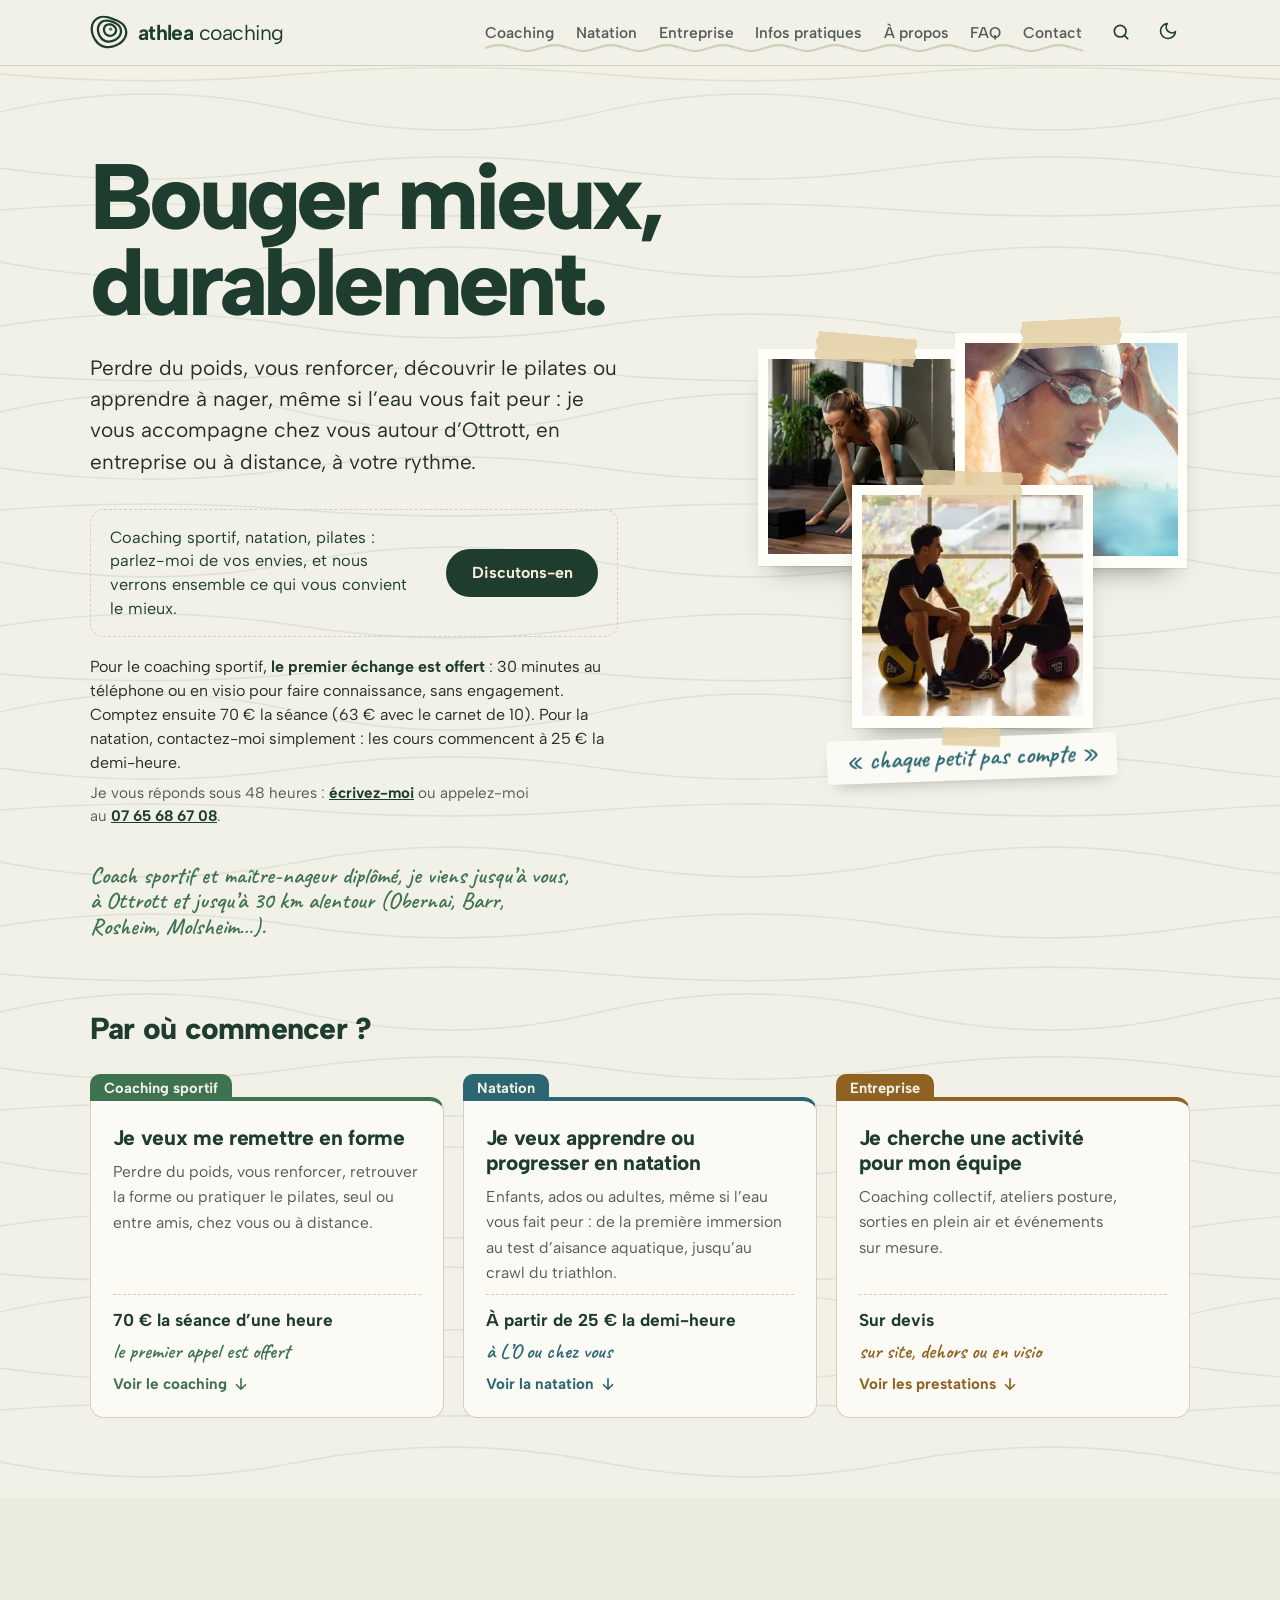
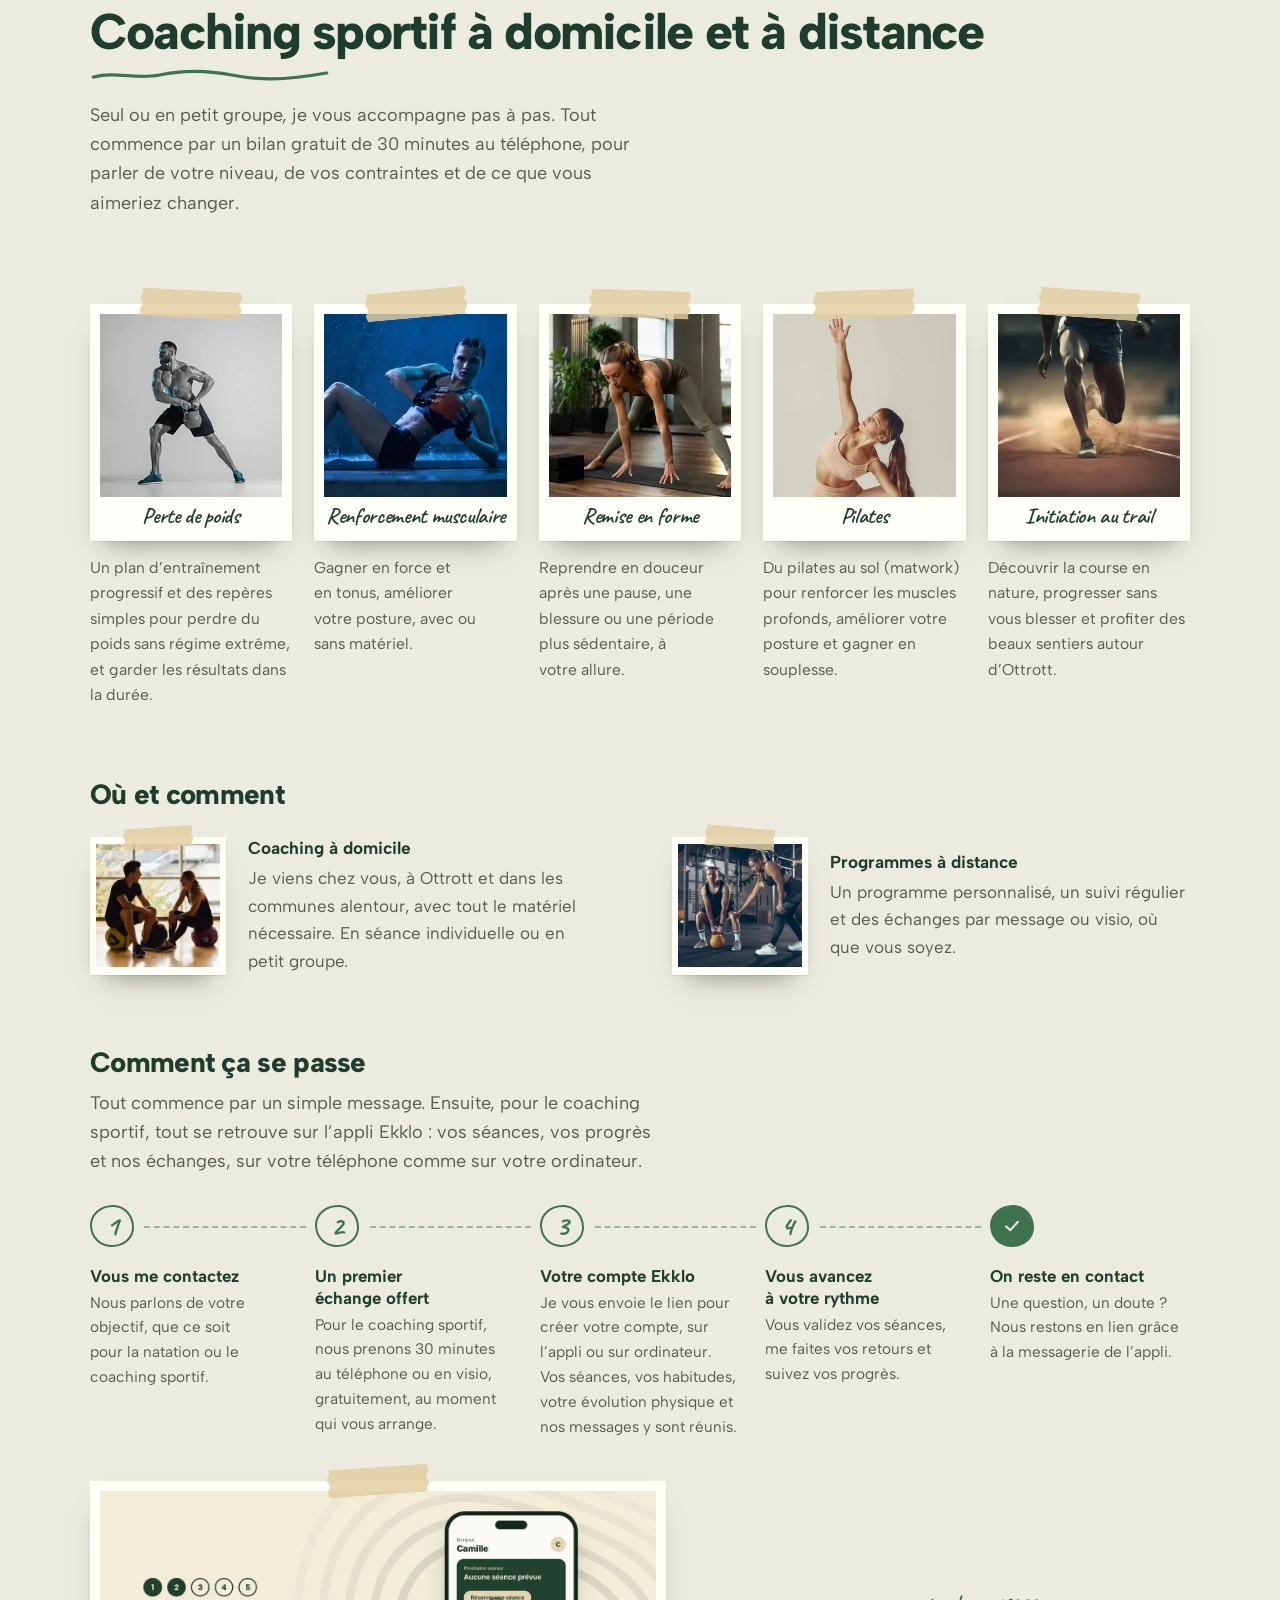
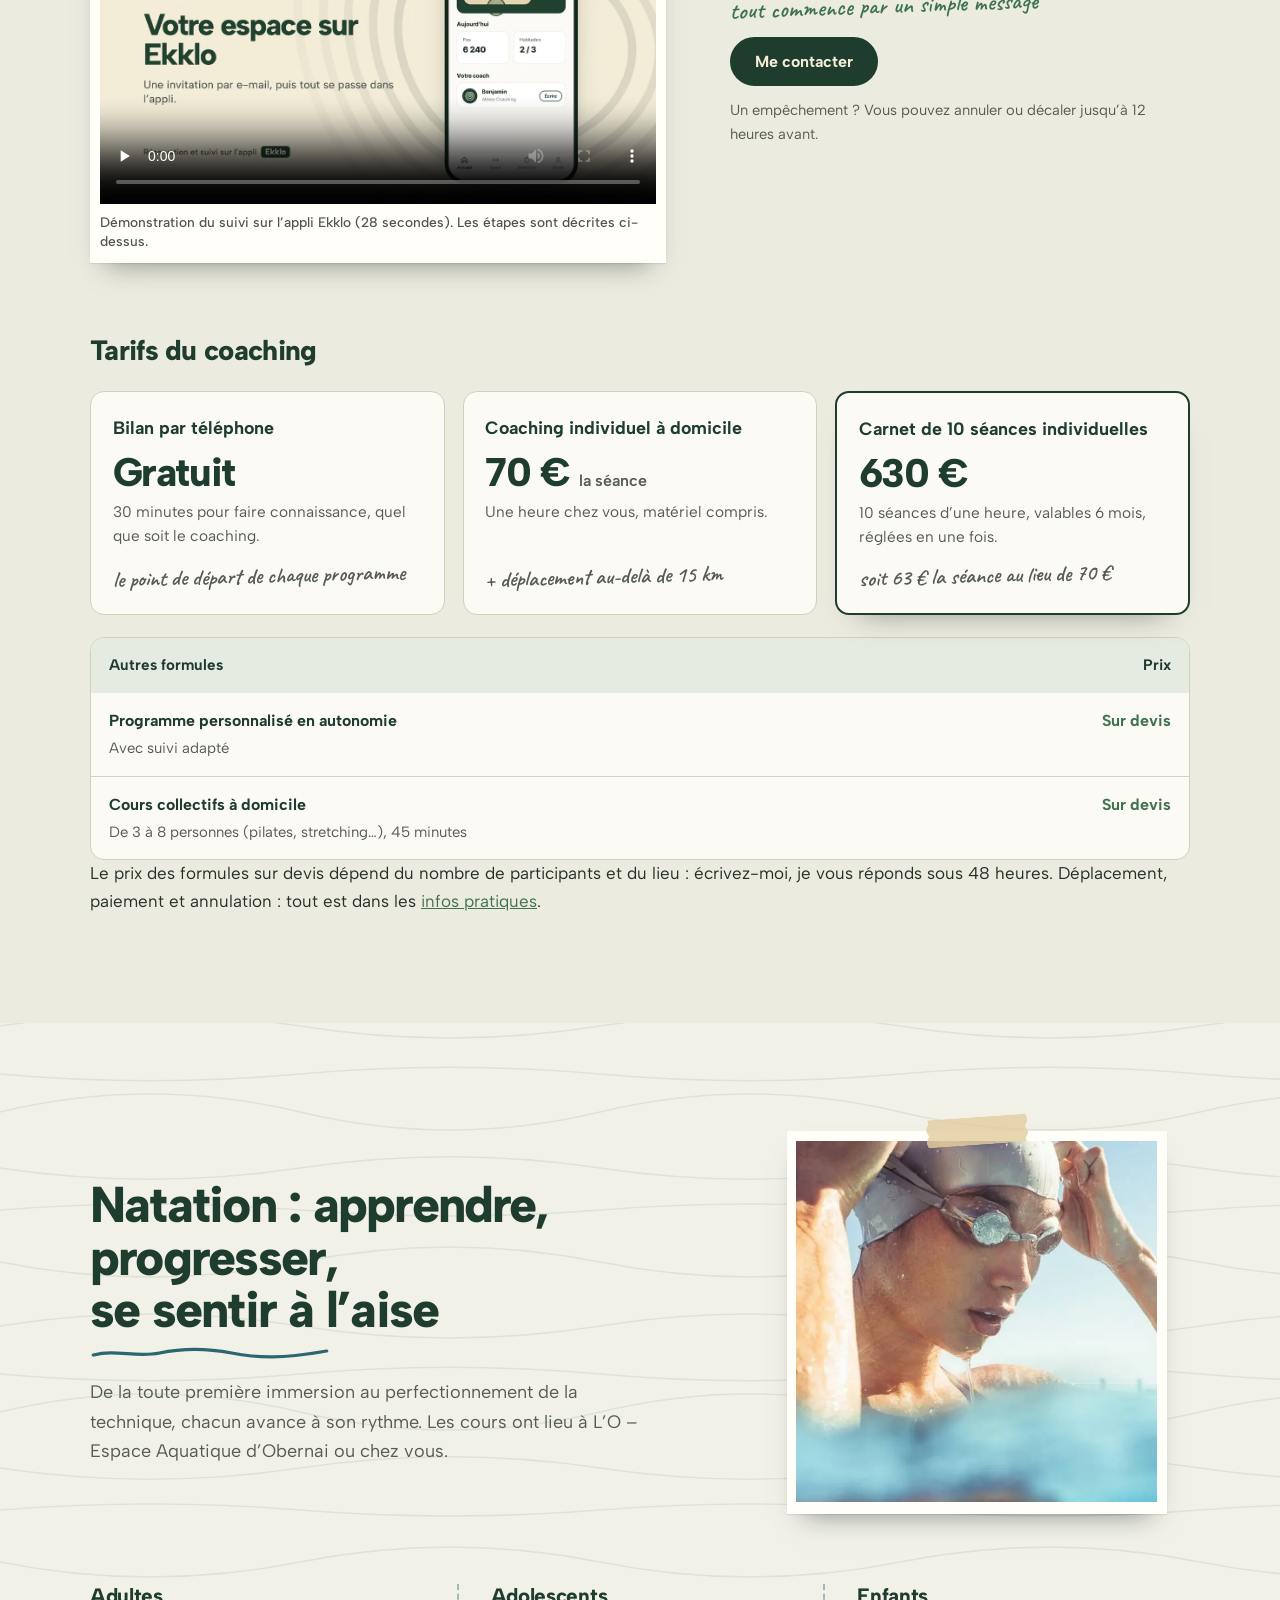
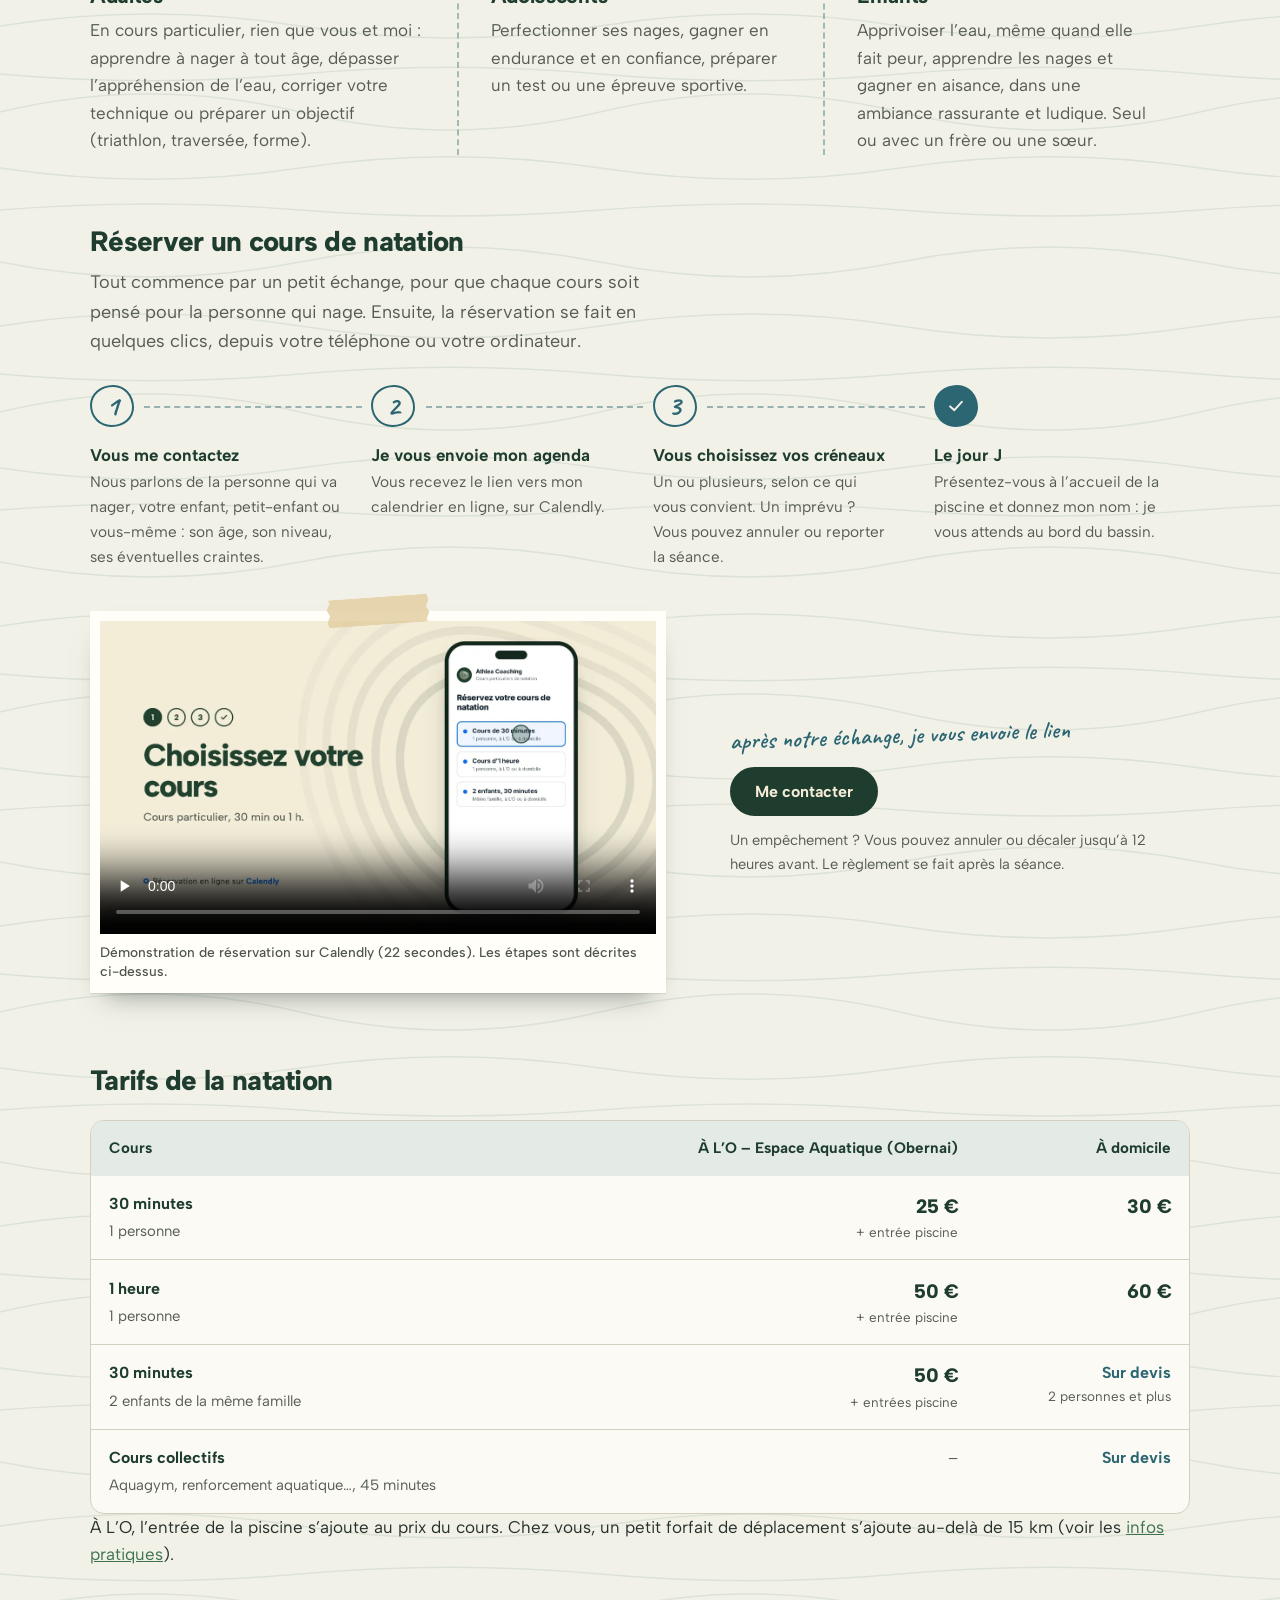
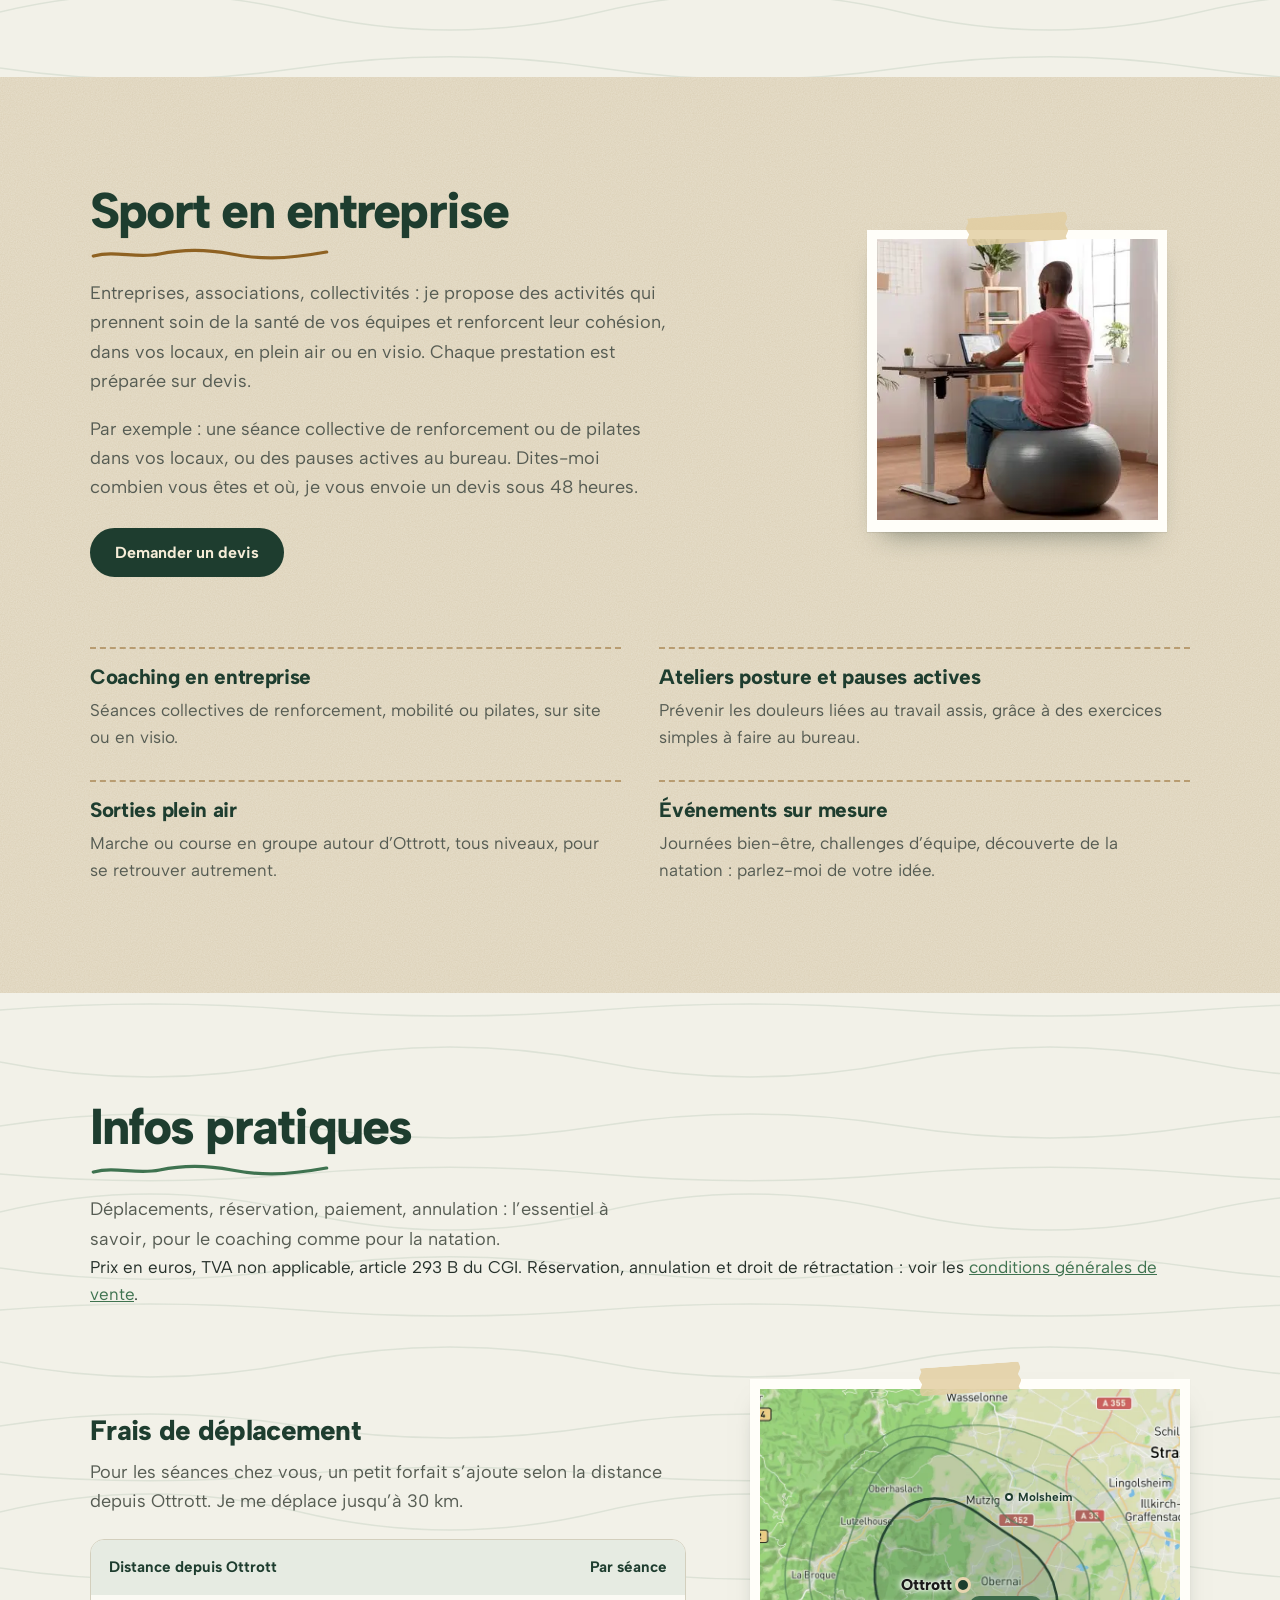
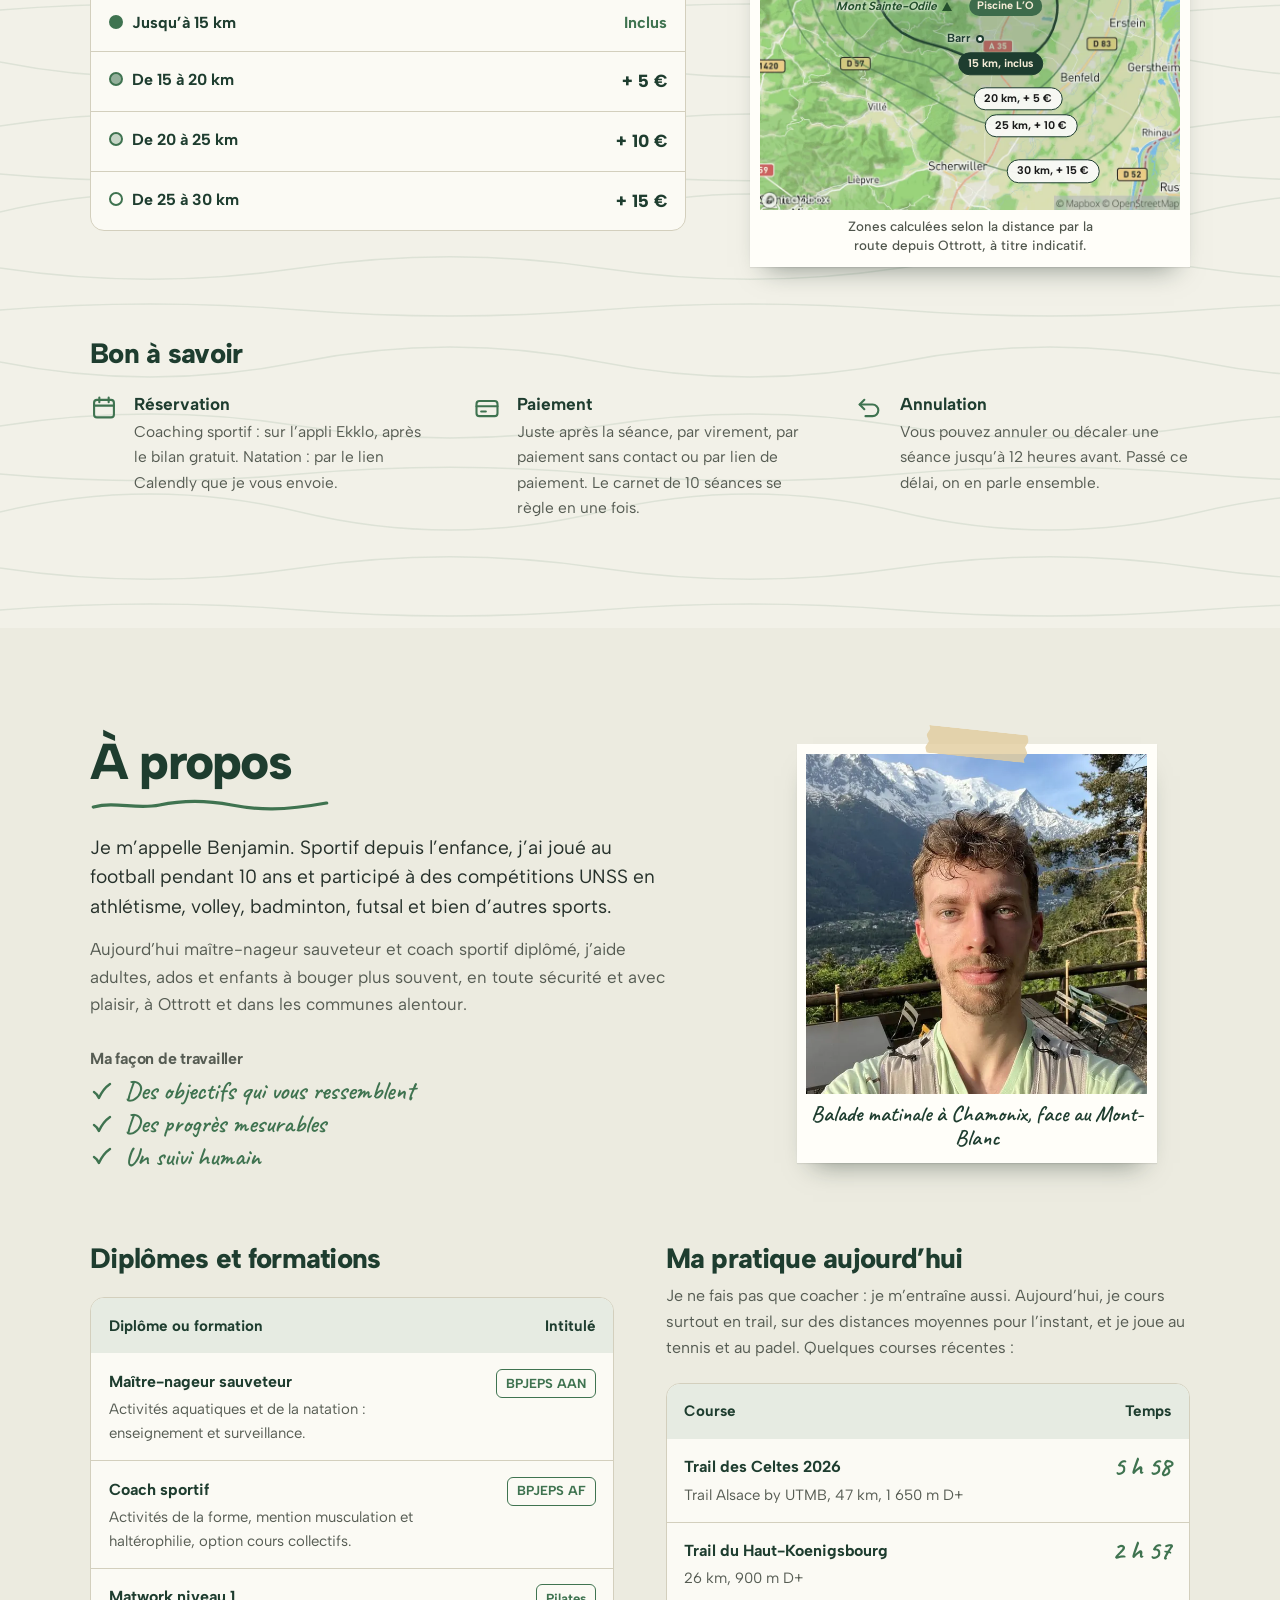
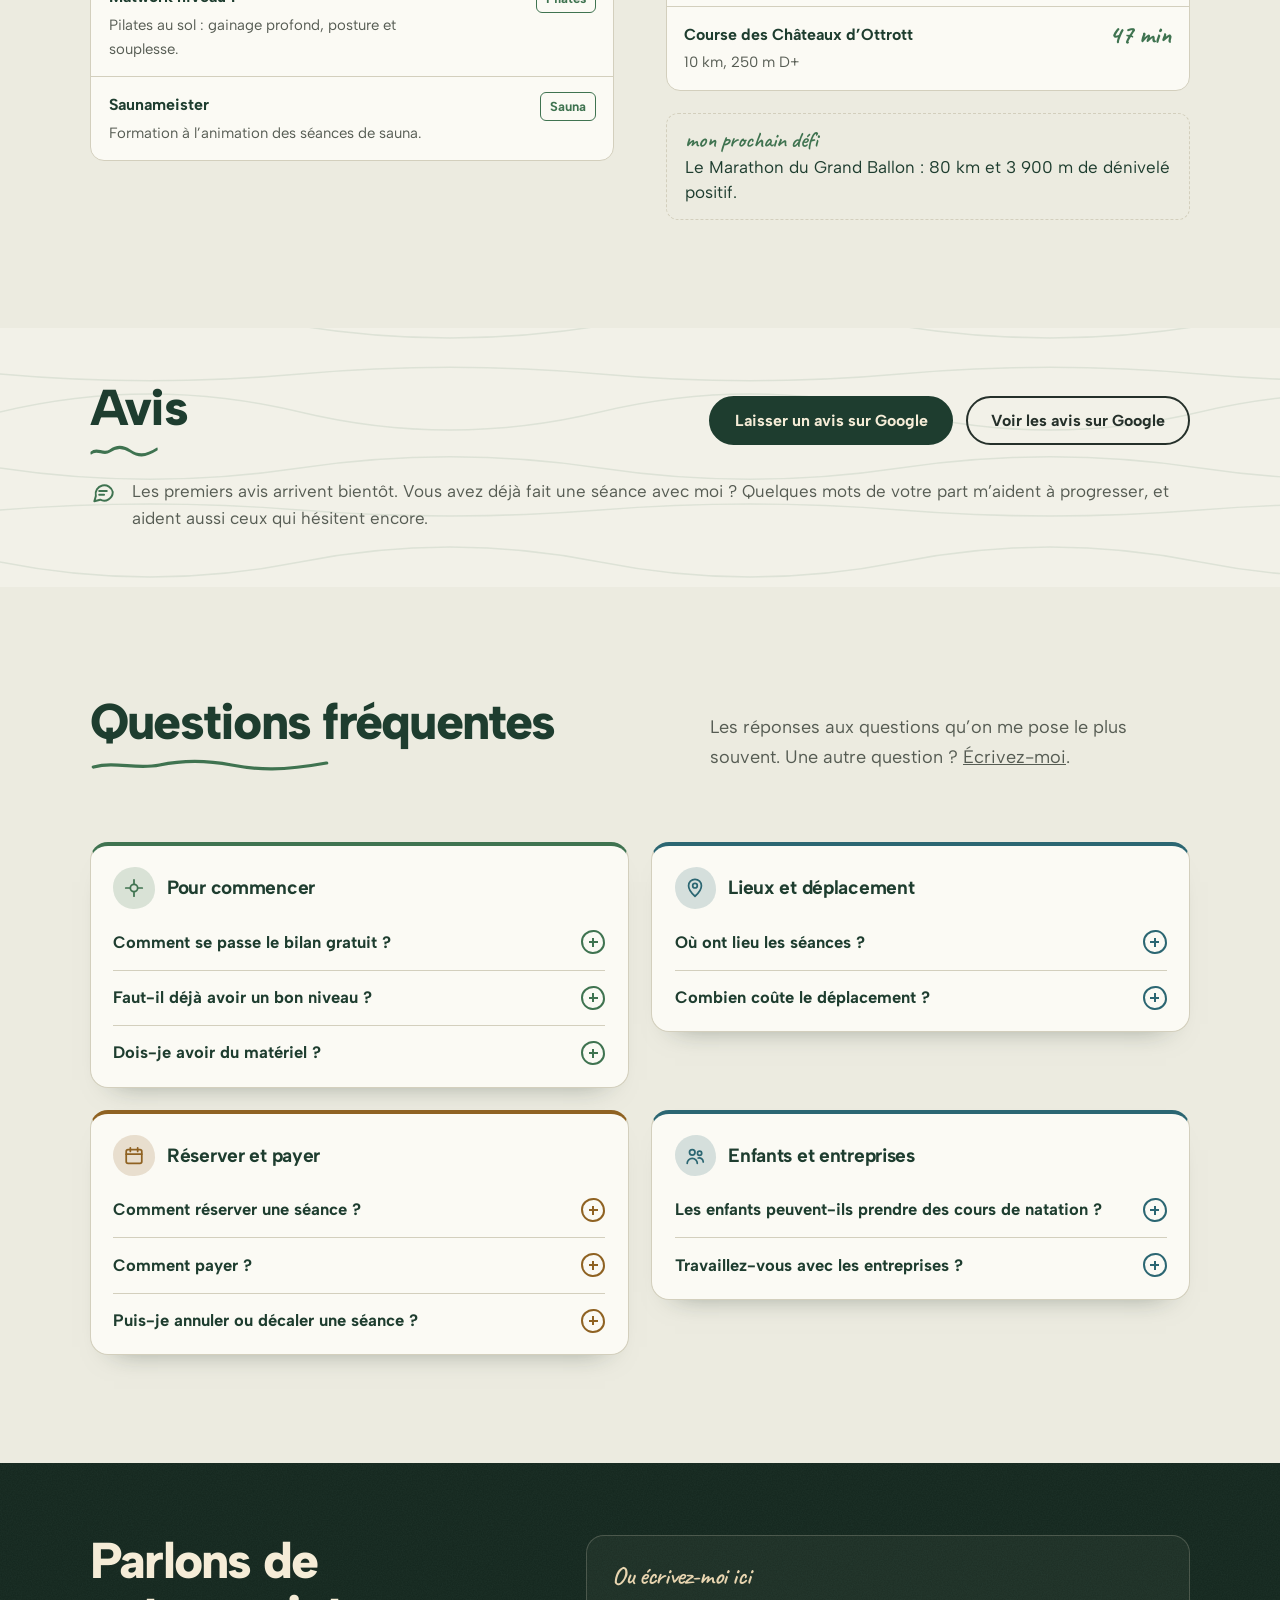
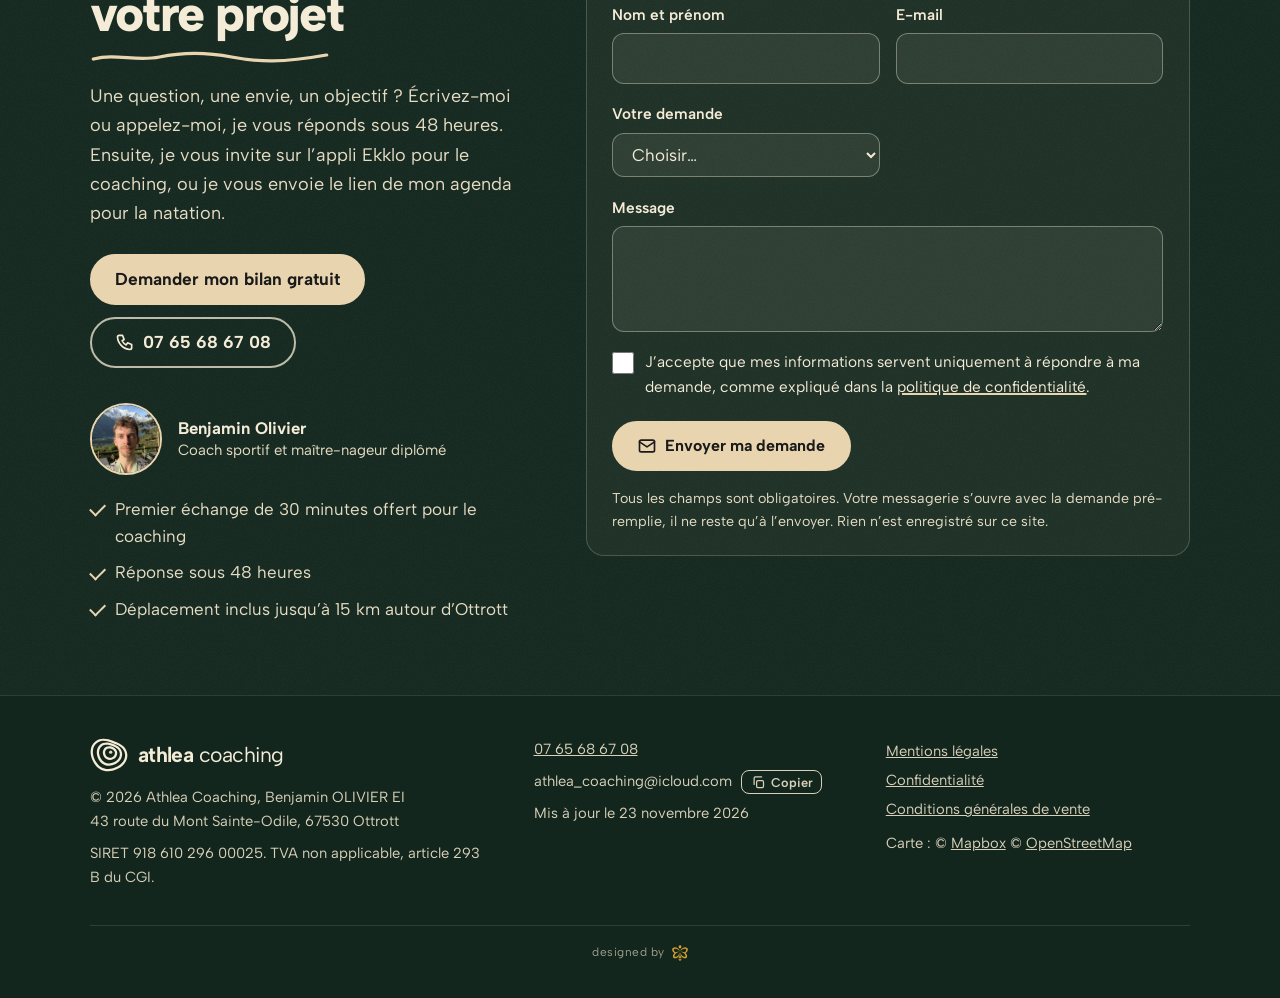
==== commit 67f62f75: "v32 : un seul bouton de contact, étapes Ekklo et Calendly réécrites, objectif Grand Ballon Co-Author" ====
--- a/index.html
+++ b/index.html
@@ -41,8 +41,8 @@
 <div class="hero-text">
 <h1>Bouger mieux, durablement.</h1>
 <p class="lead">Perdre du poids, vous renforcer, découvrir le pilates ou apprendre à nager, même si l’eau vous fait peur&nbsp;: je vous accompagne chez vous autour d’Ottrott, en entreprise ou à distance, à votre rythme.</p>
-<div class="actions"><a class="btn" href="mailto:athlea_coaching@icloud.com?subject=Bilan%20gratuit%20de%2030%20minutes">Bilan gratuit de 30 min</a><a class="btn alt" href="#reserver">Réserver la natation</a></div>
-<p class="hprix"><b>Le premier rendez-vous est offert</b>&nbsp;: un appel de 30&nbsp;minutes pour faire connaissance, sans engagement. Ensuite, comptez 70&nbsp;€ la séance de coaching (63&nbsp;€ avec le carnet de&nbsp;10) et à partir de 25&nbsp;€ la demi-heure de natation.</p>
+<div class="hcta"><p>Coaching sportif, natation, pilates&nbsp;: parlez-moi de vos envies, et nous verrons ensemble ce qui vous convient le mieux.</p><a class="btn" href="#contact">Discutons-en</a></div>
+<p class="hprix">Pour le coaching sportif, <b>le premier échange est offert</b>&nbsp;: 30&nbsp;minutes au téléphone ou en visio pour faire connaissance, sans engagement. Comptez ensuite 70&nbsp;€ la séance (63&nbsp;€ avec le carnet de&nbsp;10). Pour la natation, contactez-moi simplement&nbsp;: les cours commencent à 25&nbsp;€ la demi-heure.</p>
 <p class="hnote">Je vous réponds sous 48&nbsp;heures&nbsp;: <a href="#contact">écrivez-moi</a> ou appelez-moi au <a href="tel:+33765686708">07&nbsp;65&nbsp;68&nbsp;67&nbsp;08</a>.</p>
 <p class="hand creds">Coach sportif et maître-nageur diplômé, je viens jusqu’à vous, à Ottrott et jusqu’à 30&nbsp;km alentour (Obernai, Barr, Rosheim, Molsheim…).</p>
 </div>
@@ -52,7 +52,7 @@
 <figure class="snap t2"><img src="img/cours-de-natation-obernai.webp" alt="Nageuse qui ajuste ses lunettes avant un cours de natation à Obernai" width="640" height="640" decoding="async"></figure>
 <figure class="snap t3"><img src="img/coaching-a-domicile.webp" alt="Coach sportif et cliente assis sur des médecine-balls pendant une séance de coaching" width="300" height="300" decoding="async" fetchpriority="high"></figure>
 </div>
-<p class="hand anno"><svg viewBox="0 0 50 44" fill="none" stroke="currentColor" stroke-width="2.4" stroke-linecap="round" stroke-linejoin="round" aria-hidden="true"><path d="M8 40C10 24 22 12 44 6"/><path d="M34 3l10 3-6 9"/></svg><span>chaque petit pas compte</span></p>
+<p class="hand anno">« chaque petit pas compte »</p>
 </div>
 </div>
 
@@ -88,17 +88,17 @@
 
 <div id="suivi">
 <h3 class="bt">Comment ça se passe</h3>
-<p class="intro">Après le bilan gratuit, je vous invite sur l’appli Ekklo. Vos séances, votre programme et nos échanges sont au même endroit, sur votre téléphone.</p>
+<p class="intro">Tout commence par un simple message. Ensuite, pour le coaching sportif, tout se retrouve sur l’appli Ekklo&nbsp;: vos séances, vos progrès et nos échanges, sur votre téléphone comme sur votre ordinateur.</p>
 <ol class="steps" id="suivi-steps">
-<li><span class="num" aria-hidden="true">1</span><h4>Un bilan gratuit</h4><p>30 minutes au téléphone pour faire connaissance et parler de vos objectifs. Rien à installer&nbsp;: l’appli vient après, si vous décidez de continuer.</p></li>
-<li><span class="num" aria-hidden="true">2</span><h4>Votre invitation à l’appli</h4><p>Vous recevez un e-mail pour rejoindre votre espace Athlea Coaching sur Ekklo.</p></li>
-<li><span class="num" aria-hidden="true">3</span><h4>Réservez vos séances</h4><p>Choisissez un jour et un créneau parmi mes disponibilités.</p></li>
-<li><span class="num" aria-hidden="true">4</span><h4>Suivez chaque séance</h4><p>Cochez vos séries, puis partagez votre ressenti à la fin.</p></li>
-<li><span class="num done" aria-hidden="true"><svg viewBox="0 0 24 24" fill="none" stroke="currentColor" stroke-width="2.4" stroke-linecap="round" stroke-linejoin="round"><path d="M5 12.5 10 17 19 7"/></svg></span><h4>Restez en contact</h4><p>Une question ? Écrivez-moi directement dans l’appli.</p></li>
+<li><span class="num" aria-hidden="true">1</span><h4>Vous me contactez</h4><p>Nous parlons de votre objectif, que ce soit pour la natation ou le coaching sportif.</p></li>
+<li><span class="num" aria-hidden="true">2</span><h4>Un premier échange offert</h4><p>Pour le coaching sportif, nous prenons 30&nbsp;minutes au téléphone ou en visio, gratuitement, au moment qui vous arrange.</p></li>
+<li><span class="num" aria-hidden="true">3</span><h4>Votre compte Ekklo</h4><p>Je vous envoie le lien pour créer votre compte, sur l’appli ou sur ordinateur. Vos séances, vos habitudes, votre évolution physique et nos messages y sont réunis.</p></li>
+<li><span class="num" aria-hidden="true">4</span><h4>Vous avancez à votre rythme</h4><p>Vous validez vos séances, me faites vos retours et suivez vos progrès.</p></li>
+<li><span class="num done" aria-hidden="true"><svg viewBox="0 0 24 24" fill="none" stroke="currentColor" stroke-width="2.4" stroke-linecap="round" stroke-linejoin="round"><path d="M5 12.5 10 17 19 7"/></svg></span><h4>On reste en contact</h4><p>Une question, un doute&nbsp;? Nous restons en lien grâce à la messagerie de l’appli.</p></li>
 </ol>
 <div class="resgrid">
 <figure class="snap resvid"><video id="suivivideo" controls playsinline preload="none" src="video/suivi-ekklo-athlea-coaching.mp4" title="Réserver et suivre son coaching sur l’appli Ekklo" width="1280" height="720" poster="video/suivi-ekklo-athlea-coaching.webp" aria-describedby="suivi-steps">Votre navigateur ne peut pas lire cette vidéo.</video><figcaption>Démonstration du suivi sur l’appli Ekklo (28 secondes). Les étapes sont décrites ci-dessus.</figcaption></figure>
-<div class="rescta"><span class="hand">tout commence par un appel de 30&nbsp;minutes</span><a class="btn" href="mailto:athlea_coaching@icloud.com?subject=Bilan%20gratuit%20de%2030%20minutes">Réserver mon bilan gratuit</a><p class="resnote">Un empêchement&nbsp;? Vous pouvez annuler ou décaler jusqu’à 12 heures avant.</p></div>
+<div class="rescta"><span class="hand">tout commence par un simple message</span><a class="btn" href="#contact">Me contacter</a><p class="resnote">Un empêchement&nbsp;? Vous pouvez annuler ou décaler jusqu’à 12 heures avant.</p></div>
 </div>
 </div>
 
@@ -138,16 +138,16 @@
 
 <div id="reserver" tabindex="-1">
 <h3 class="bt">Réserver un cours de natation</h3>
-<p class="intro">Je vous envoie le lien de mon agenda Calendly. Ensuite, tout se fait en une minute, depuis votre téléphone ou votre ordinateur.</p>
+<p class="intro">Tout commence par un petit échange, pour que chaque cours soit pensé pour la personne qui nage. Ensuite, la réservation se fait en quelques clics, depuis votre téléphone ou votre ordinateur.</p>
 <ol class="steps s4" id="res-steps">
-<li><span class="num" aria-hidden="true">1</span><h4>Choisissez votre cours</h4><p>Un cours particulier de 30 minutes ou d’une heure, à L’O ou chez vous.</p></li>
-<li><span class="num" aria-hidden="true">2</span><h4>Un jour et une heure</h4><p>Les créneaux disponibles s’affichent : il suffit d’en toucher un.</p></li>
-<li><span class="num" aria-hidden="true">3</span><h4>Votre nom et votre objectif</h4><p>Quelques mots suffisent : je prépare le cours à partir de là.</p></li>
-<li><span class="num done" aria-hidden="true"><svg viewBox="0 0 24 24" fill="none" stroke="currentColor" stroke-width="2.4" stroke-linecap="round" stroke-linejoin="round"><path d="M5 12.5 10 17 19 7"/></svg></span><h4>C’est réservé</h4><p>Vous recevez une confirmation, puis un rappel avant le cours. Le lien de paiement vous est envoyé après la séance.</p></li>
+<li><span class="num" aria-hidden="true">1</span><h4>Vous me contactez</h4><p>Nous parlons de la personne qui va nager, votre enfant, petit-enfant ou vous-même&nbsp;: son âge, son niveau, ses éventuelles craintes.</p></li>
+<li><span class="num" aria-hidden="true">2</span><h4>Je vous envoie mon agenda</h4><p>Vous recevez le lien vers mon calendrier en ligne, sur Calendly.</p></li>
+<li><span class="num" aria-hidden="true">3</span><h4>Vous choisissez vos créneaux</h4><p>Un ou plusieurs, selon ce qui vous convient. Un imprévu&nbsp;? Vous pouvez annuler ou reporter la séance.</p></li>
+<li><span class="num done" aria-hidden="true"><svg viewBox="0 0 24 24" fill="none" stroke="currentColor" stroke-width="2.4" stroke-linecap="round" stroke-linejoin="round"><path d="M5 12.5 10 17 19 7"/></svg></span><h4>Le jour J</h4><p>Présentez-vous à l’accueil de la piscine et donnez mon nom&nbsp;: je vous attends au bord du bassin.</p></li>
 </ol>
 <div class="resgrid">
 <figure class="snap resvid"><video id="resvideo" controls playsinline preload="none" src="video/reserver-athlea-coaching.mp4" title="Réserver un cours de natation sur Calendly" width="1280" height="720" poster="video/reserver-athlea-coaching.webp" aria-describedby="res-steps">Votre navigateur ne peut pas lire cette vidéo.</video><figcaption>Démonstration de réservation sur Calendly (22 secondes). Les étapes sont décrites ci-dessus.</figcaption></figure>
-<div class="rescta"><span class="hand">je vous envoie le lien, vous choisissez</span><a class="btn" href="mailto:athlea_coaching@icloud.com?subject=Lien%20de%20r%C3%A9servation%20%E2%80%93%20cours%20de%20natation">Recevoir mon lien de réservation</a><p class="resnote">Un empêchement&nbsp;? Vous pouvez annuler ou décaler jusqu’à 12 heures avant.</p></div>
+<div class="rescta"><span class="hand">après notre échange, je vous envoie le lien</span><a class="btn" href="#contact">Me contacter</a><p class="resnote">Un empêchement&nbsp;? Vous pouvez annuler ou décaler jusqu’à 12 heures avant. Le règlement se fait après la séance.</p></div>
 </div>
 </div>
 
@@ -172,7 +172,7 @@
 <h2 class="hl">Sport en entreprise</h2>
 <p class="intro">Entreprises, associations, collectivités&nbsp;: je propose des activités qui prennent soin de la santé de vos équipes et renforcent leur cohésion, dans vos locaux, en plein air ou en visio. Chaque prestation est préparée sur devis.</p>
 <p class="intro">Par exemple&nbsp;: une séance collective de renforcement ou de pilates dans vos locaux, ou des pauses actives au bureau. Dites-moi combien vous êtes et où, je vous envoie un devis sous 48&nbsp;heures.</p>
-<a class="btn" href="mailto:athlea_coaching@icloud.com?subject=Demande%20professionnelle">Demander un devis</a>
+<a class="btn" href="#contact">Demander un devis</a>
 </header>
 <figure class="snap"><img decoding="async" width="373" height="373" src="img/sport-en-entreprise-posture.webp" alt="Salarié assis sur un ballon de gym à son bureau, atelier posture en entreprise" loading="lazy"></figure>
 </div>
@@ -250,7 +250,8 @@
 <tr><th scope="row">Trail des Celtes 2026<span>Trail Alsace by UTMB, 47 km, 1 650 m D+</span></th><td class="num-c" data-l="Temps"><span class="tps">5 h 58</span></td></tr>
 <tr><th scope="row">Trail du Haut-Koenigsbourg<span>26 km, 900 m D+</span></th><td class="num-c" data-l="Temps"><span class="tps">2 h 57</span></td></tr>
 <tr><th scope="row">Course des Châteaux d’Ottrott<span>10 km, 250 m D+</span></th><td class="num-c" data-l="Temps"><span class="tps">47 min</span></td></tr>
-</tbody></table></div>
+</tbody></table>
+<p class="obj"><span class="hand">mon prochain défi</span>Le Marathon du Grand Ballon&nbsp;: 80&nbsp;km et 3&nbsp;900&nbsp;m de dénivelé positif.</p></div>
 </div>
 </div></section>
 
@@ -290,7 +291,7 @@
 <p class="intro">Une question, une envie, un objectif&nbsp;? Écrivez-moi ou appelez-moi, je vous réponds sous 48 heures. Ensuite, je vous invite sur l’appli Ekklo pour le coaching, ou je vous envoie le lien de mon agenda pour la natation.</p>
 <div class="links"><a class="btn" href="mailto:athlea_coaching@icloud.com?subject=Bilan%20gratuit%20de%2030%20minutes">Demander mon bilan gratuit</a><a class="btn alt" href="tel:+33765686708"><svg viewBox="0 0 24 24" width="20" height="20" fill="none" stroke="currentColor" stroke-width="2" stroke-linecap="round" stroke-linejoin="round" aria-hidden="true"><path d="M5 4h4l2 5-2.5 1.5a11 11 0 0 0 5 5L15 13l5 2v4a2 2 0 0 1-2 2A16 16 0 0 1 3 6a2 2 0 0 1 2-2"/></svg><span>07 65 68 67 08</span></a></div>
 <div class="coach-card"><img src="img/benjamin-olivier-coach-sportif.webp" alt="" width="72" height="72" loading="lazy"><p><b>Benjamin Olivier</b><span>Coach sportif et maître-nageur diplômé</span></p></div>
-<ul class="reassure"><li>Bilan gratuit de 30 minutes par téléphone</li><li>Réponse sous 48 heures</li><li>Déplacement inclus jusqu’à 15 km autour d’Ottrott</li></ul>
+<ul class="reassure"><li>Premier échange de 30 minutes offert pour le coaching</li><li>Réponse sous 48 heures</li><li>Déplacement inclus jusqu’à 15 km autour d’Ottrott</li></ul>
 </div>
 <div class="formzone">
 <h3 class="formtitle">Ou écrivez-moi ici</h3>
@@ -359,7 +360,7 @@
 </div></section>
 <aside class="quick" aria-label="Accès rapide">
 <button id="totop" type="button" aria-label="Retour en haut de la page" hidden><svg viewBox="0 0 24 24" width="20" height="20" fill="none" stroke="currentColor" stroke-width="2" stroke-linecap="round" stroke-linejoin="round" aria-hidden="true"><path d="M12 19V5M5 12l7-7 7 7"/></svg></button>
-<a class="stickycta" href="mailto:athlea_coaching@icloud.com?subject=Bilan%20gratuit%20de%2030%20minutes"><svg viewBox="0 0 24 24" width="20" height="20" fill="none" stroke="currentColor" stroke-width="2" stroke-linecap="round" stroke-linejoin="round" aria-hidden="true"><rect x="3" y="5" width="18" height="14" rx="2"/><path d="m3 7 9 6 9-6"/></svg><span>Bilan gratuit de 30 min</span></a>
+<a class="stickycta" href="#contact"><svg viewBox="0 0 24 24" width="20" height="20" fill="none" stroke="currentColor" stroke-width="2" stroke-linecap="round" stroke-linejoin="round" aria-hidden="true"><rect x="3" y="5" width="18" height="14" rx="2"/><path d="m3 7 9 6 9-6"/></svg><span>Me contacter</span></a>
 </aside>
 <footer><div class="wrap">
 <div><a class="logo" href="#top" aria-label="Athlea Coaching, retour en haut de page"><svg class="mark" aria-hidden="true"><use href="#mark"/></svg><span class="lw"><b>athlea</b> coaching</span></a><p>© 2026 Athlea Coaching, Benjamin OLIVIER EI<br>43 route du Mont Sainte-Odile, 67530 Ottrott</p><p>SIRET 918 610 296 00025. TVA non applicable, article 293 B du CGI.</p></div>
--- a/css/site.css
+++ b/css/site.css
@@ -121,6 +121,11 @@
 .hero-grid{display:grid;grid-template-columns:minmax(0,1.15fr) minmax(0,.85fr);gap:clamp(2.5rem,6vw,5rem);align-items:center}
 .hero h1{font-size:clamp(2.9rem,7.8vw,5.8rem);font-weight:800;letter-spacing:-.05em;line-height:.93;max-width:10ch}
 .lead{text-wrap:pretty;max-width:33rem;margin:1.6rem 0 2rem;font-size:clamp(1.12rem,1.65vw,1.3rem);line-height:1.5;color:var(--text)}
+.obj{margin-top:1.4rem;padding:.9rem 1.15rem;border:1.5px dashed var(--line);border-radius:12px;color:var(--ink);line-height:1.45}
+.obj .hand{display:block;font-size:1.4rem;--c:var(--sage);margin-bottom:.15rem}
+.hcta{display:flex;align-items:center;gap:1rem 1.4rem;flex-wrap:wrap;max-width:33rem;padding:1rem 1.2rem;border:1.5px dashed var(--line);border-radius:14px}
+.hcta p{flex:1 1 15rem;font-size:1.02rem;line-height:1.45;color:var(--ink);text-wrap:pretty}
+.hcta .btn{flex:none}
 .hprix{margin-top:1.1rem;max-width:33rem;font-size:1rem;line-height:1.5;color:var(--text);text-wrap:pretty}
 .hprix b{color:var(--ink)}
 .hnote{margin-top:.45rem;max-width:33rem;font-size:.95rem;line-height:1.5;color:var(--pencil);text-wrap:pretty}
@@ -132,8 +137,8 @@
 .trio .t1{left:0;top:4%;width:50%;--r:-6deg;--tr:5deg}
 .trio .t2{right:0;top:0;width:54%;--r:5deg;--tr:-3deg}
 .trio .t3{left:22%;bottom:0;width:56%;--r:-1.5deg;--tr:2deg;z-index:3}
-.hero-photo .anno{position:absolute;left:-1.2rem;bottom:0;display:flex;align-items:flex-end;gap:.4rem;--c:var(--eau);font-size:1.5rem;transform:rotate(-3deg)}
-.hero-photo .anno svg{width:46px;height:40px;flex:none;color:var(--c);margin-bottom:.6rem}
+.hero-photo .anno{position:absolute;left:0;right:0;bottom:.2rem;width:max-content;margin:auto;padding:.4rem 1.2rem .5rem;--c:var(--eau);font-size:1.6rem;background:var(--surface);border-radius:4px;box-shadow:0 8px 18px -10px rgba(0,0,0,.35);transform:rotate(-2deg);z-index:4}
+.hero-photo .anno::before{content:"";position:absolute;top:-.55rem;left:50%;width:3.6rem;height:1.1rem;margin-left:-1.8rem;transform:rotate(4deg);background:var(--tape)}
 .hero .creds{margin-top:2.2rem;--c:var(--sage);font-size:1.45rem;max-width:30rem;transform:rotate(-1deg);transform-origin:left}
 
 /* par où commencer */
@@ -469,13 +474,14 @@
 /* un seul moment animé : la photo se pose sur la page */
 @keyframes up{from{opacity:0;transform:translateY(18px)}to{opacity:1;transform:none}}
 @keyframes settle{from{opacity:0;transform:translateY(-26px) rotate(7deg)}to{opacity:1;transform:rotate(var(--r))}}
+@keyframes tag{from{opacity:0;transform:translateY(10px) rotate(-7deg)}to{opacity:1;transform:rotate(-2deg)}}
 @keyframes ink{from{opacity:0;clip-path:inset(0 100% 0 0)}to{opacity:1;clip-path:inset(0 0 0 0)}}
 @media (prefers-reduced-motion:no-preference){
  .loading .hero-text>*,.loading .hero-photo .snap,.loading .hero-photo .anno{opacity:0}
  .loaded .hero-text>*{animation:up .7s cubic-bezier(.2,.7,.2,1) both}
  .loaded .hero-text>:nth-child(2){animation-delay:.1s}.loaded .hero-text>:nth-child(3){animation-delay:.2s}.loaded .hero-text>:nth-child(4){animation-delay:.3s}.loaded .hero-text>:nth-child(5){animation-delay:.4s}
  .loaded .hero-photo .snap{animation:settle .9s cubic-bezier(.2,.75,.25,1.15) .25s both}
- .loaded .hero-photo .anno{animation:ink .8s ease-out 1s both}
+ .loaded .hero-photo .anno{animation:tag .6s cubic-bezier(.2,.75,.25,1.3) 1s both}
 }
 @media (prefers-reduced-motion:reduce){html{scroll-behavior:auto}*{transition:none!important;animation:none!important}}
 
@@ -508,7 +514,7 @@
  .planche .snap figcaption{font-size:1.2rem}
  .fgrid{grid-template-columns:1fr}
  .faq .ans{padding-right:0}
- .hero-photo .anno{left:0}
+ .hero-photo .anno{font-size:1.4rem}
  .stickycta{left:.75rem;right:.75rem;bottom:calc(.75rem + env(safe-area-inset-bottom,0px));justify-content:center}
  #totop{right:.75rem;bottom:calc(4.9rem + env(safe-area-inset-bottom,0px))}
  footer .wrap{grid-template-columns:1fr}
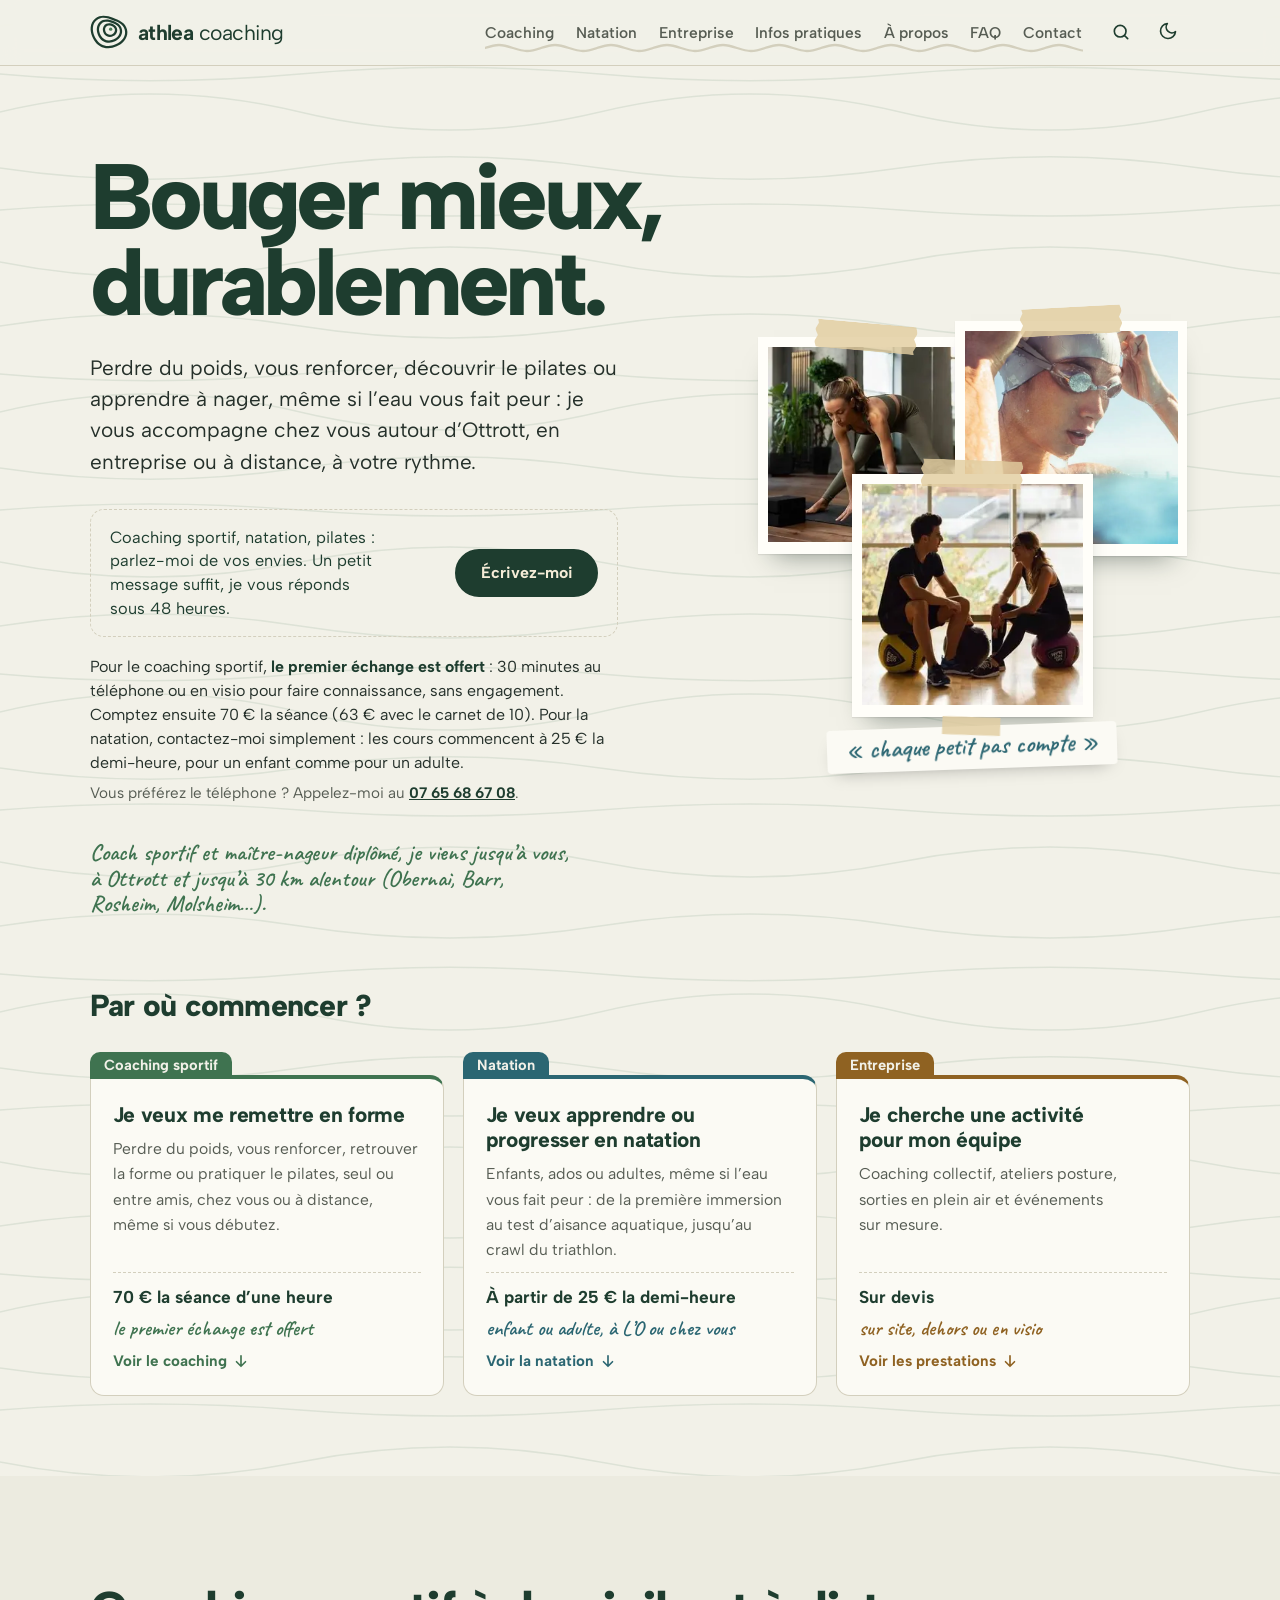
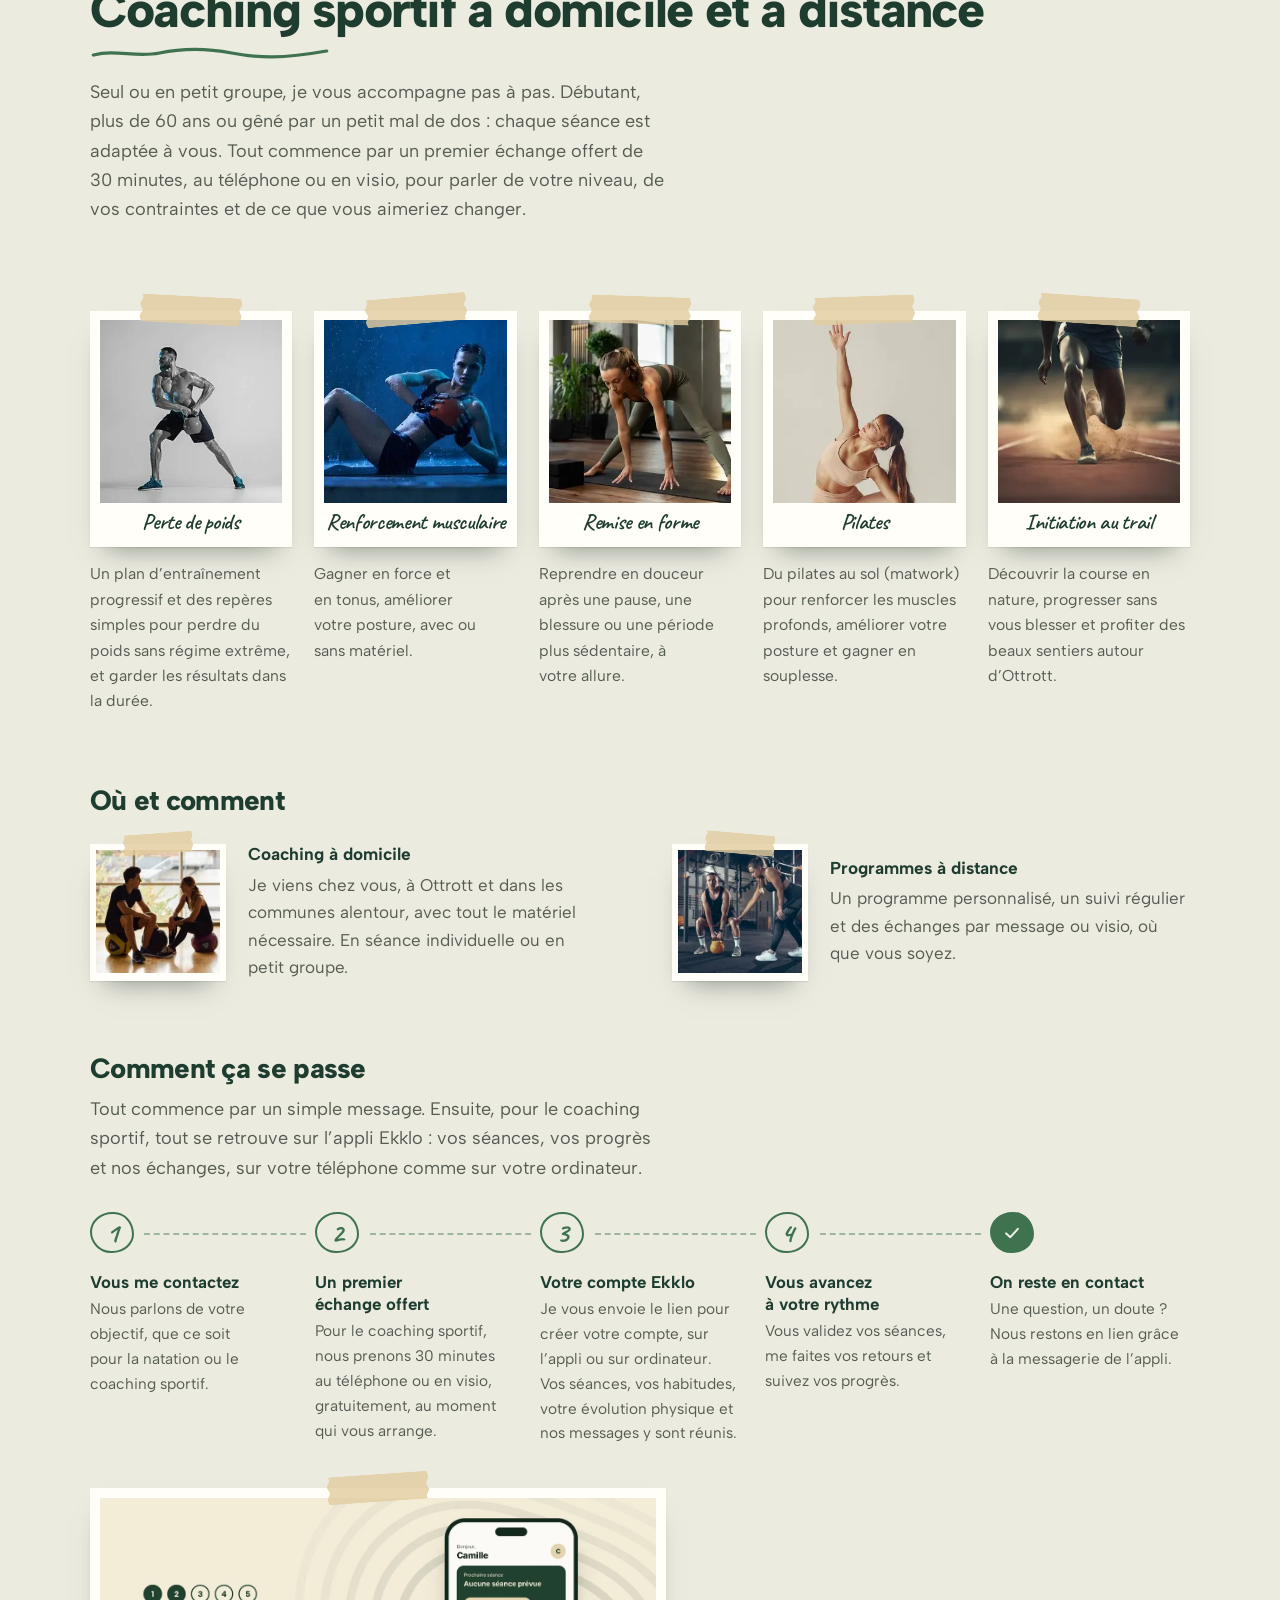
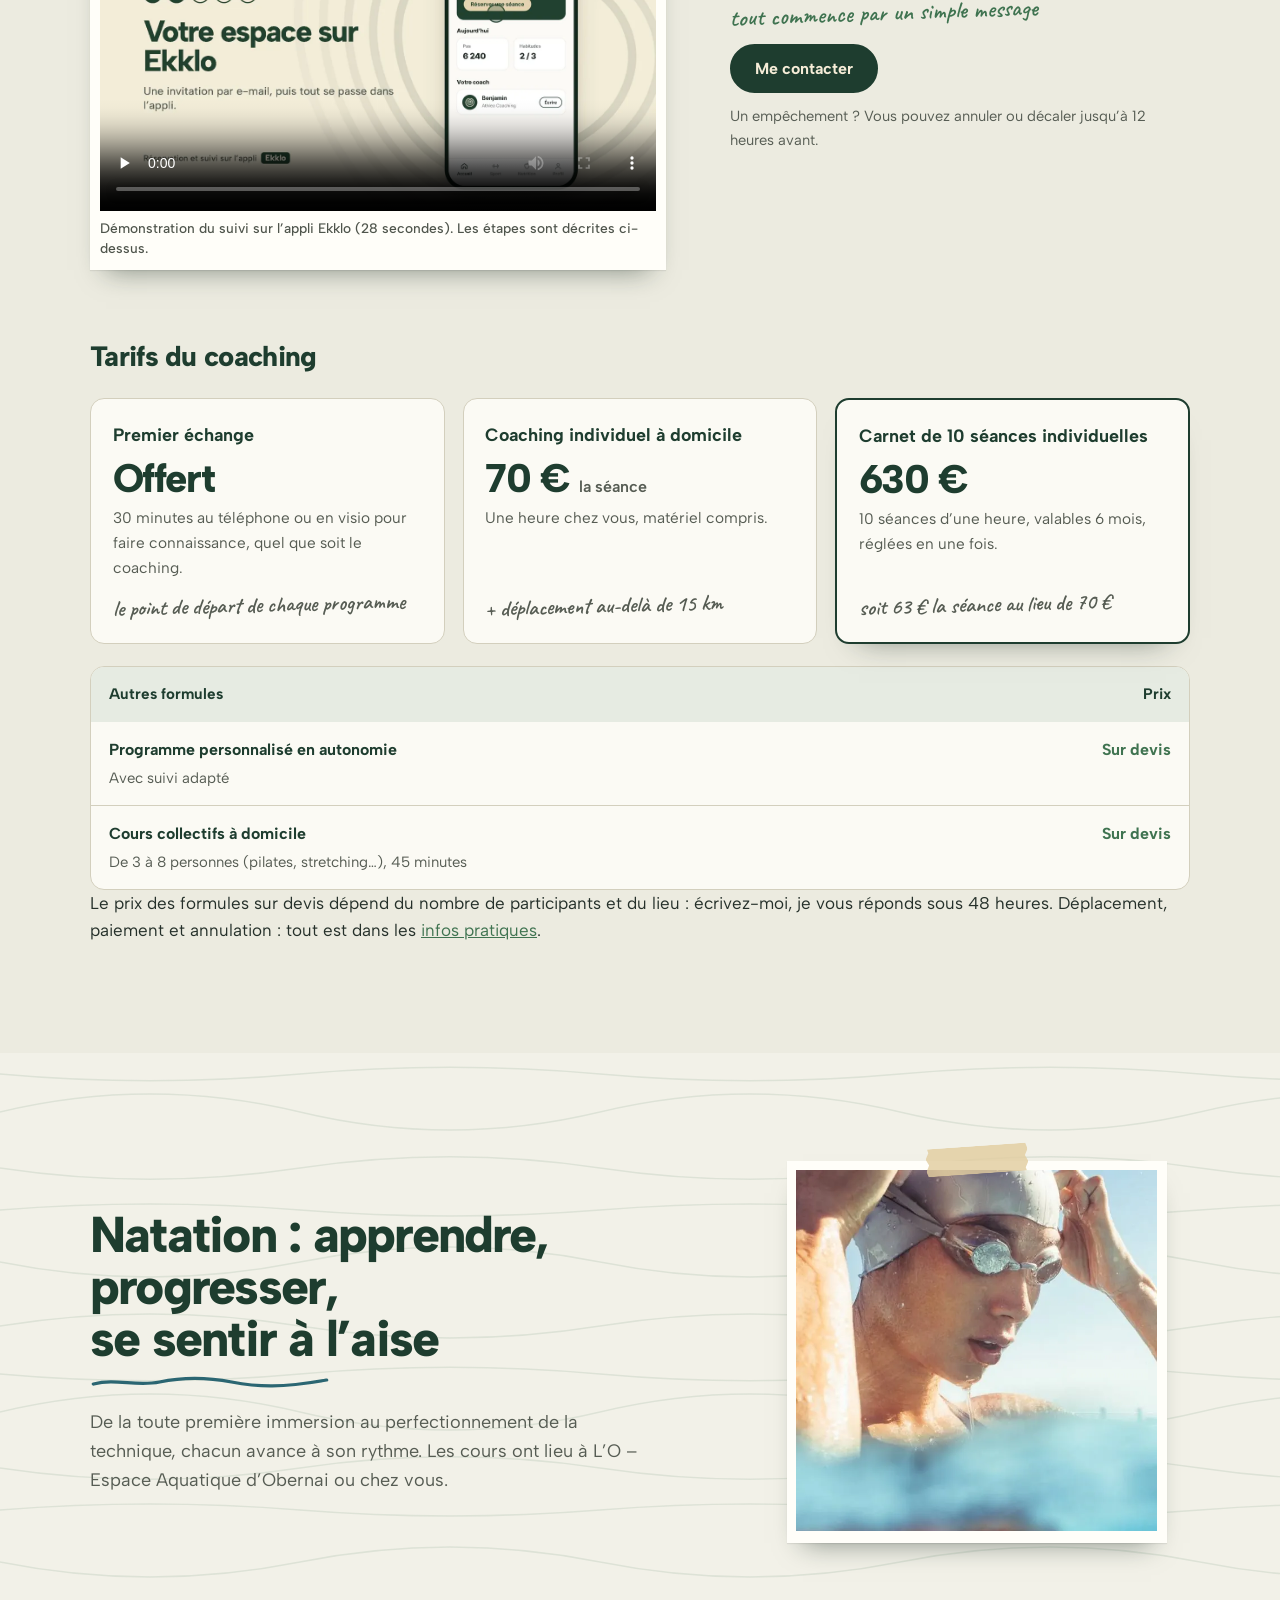
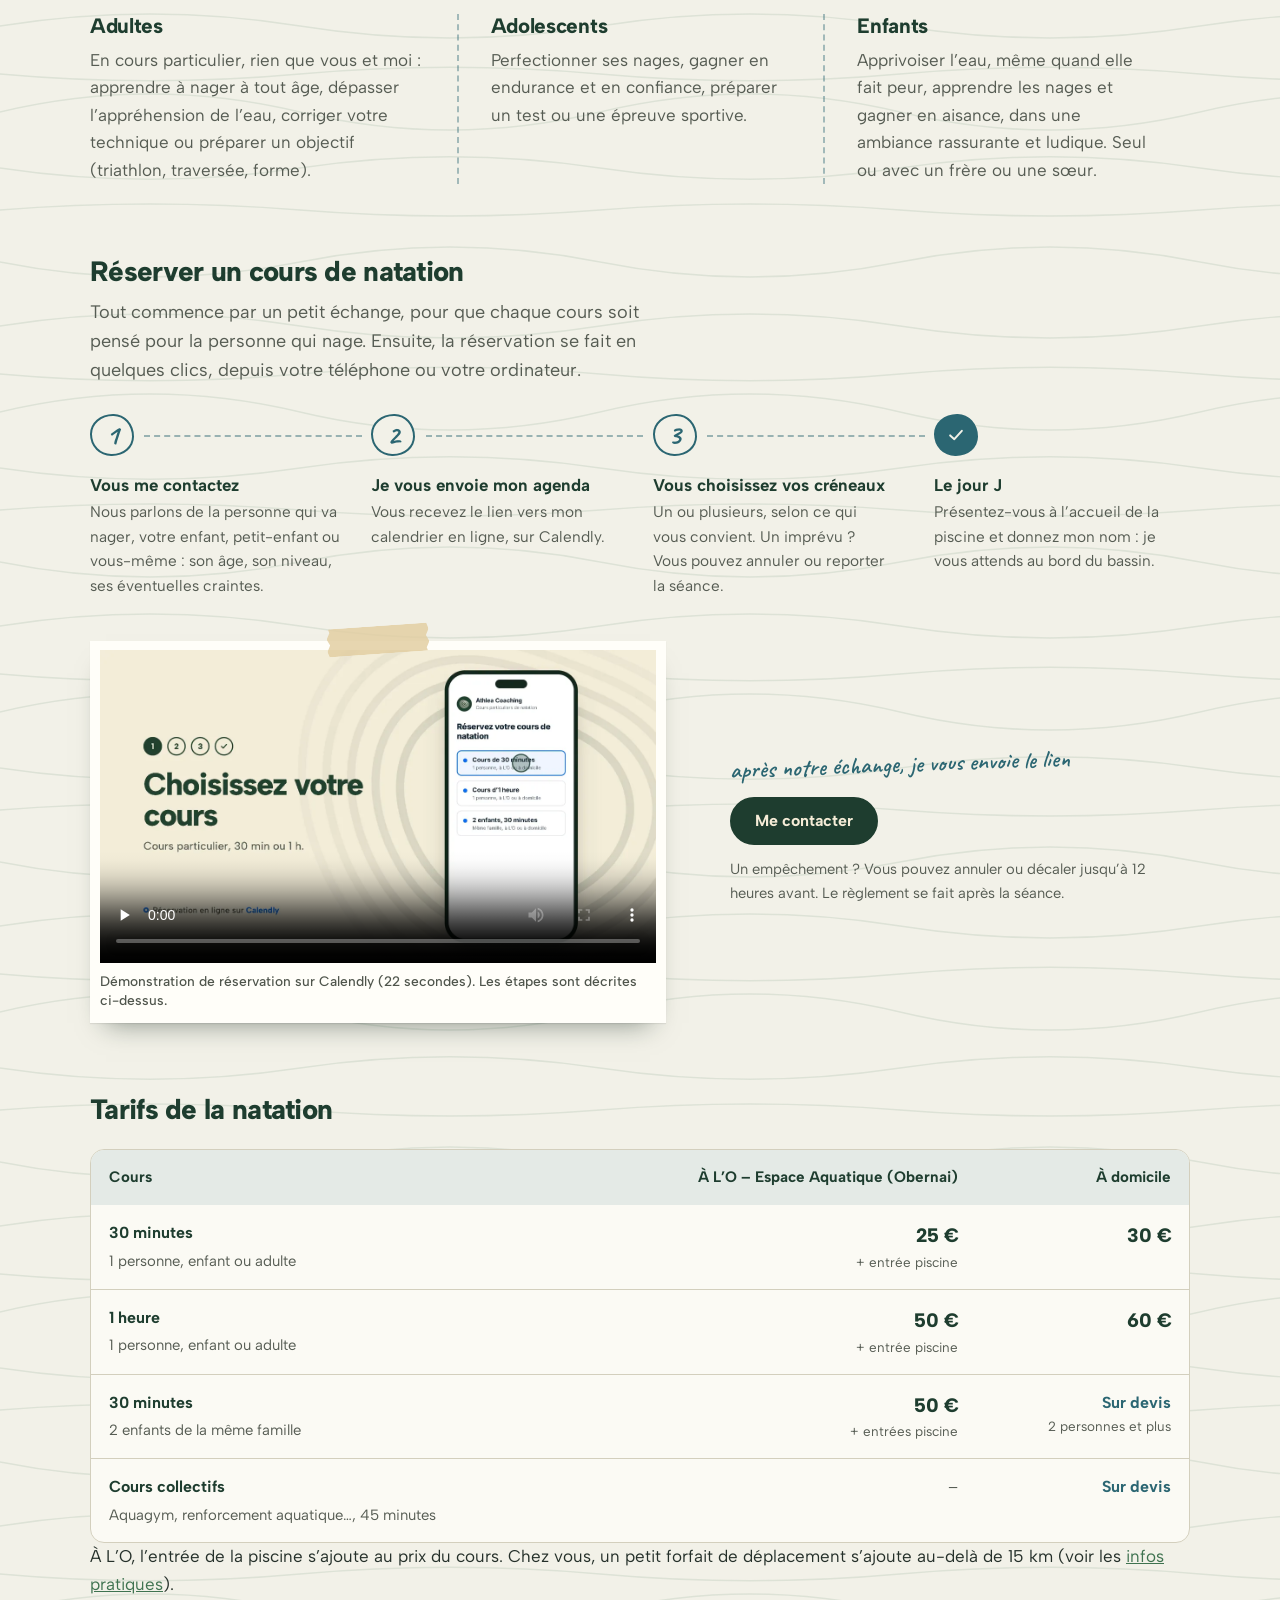
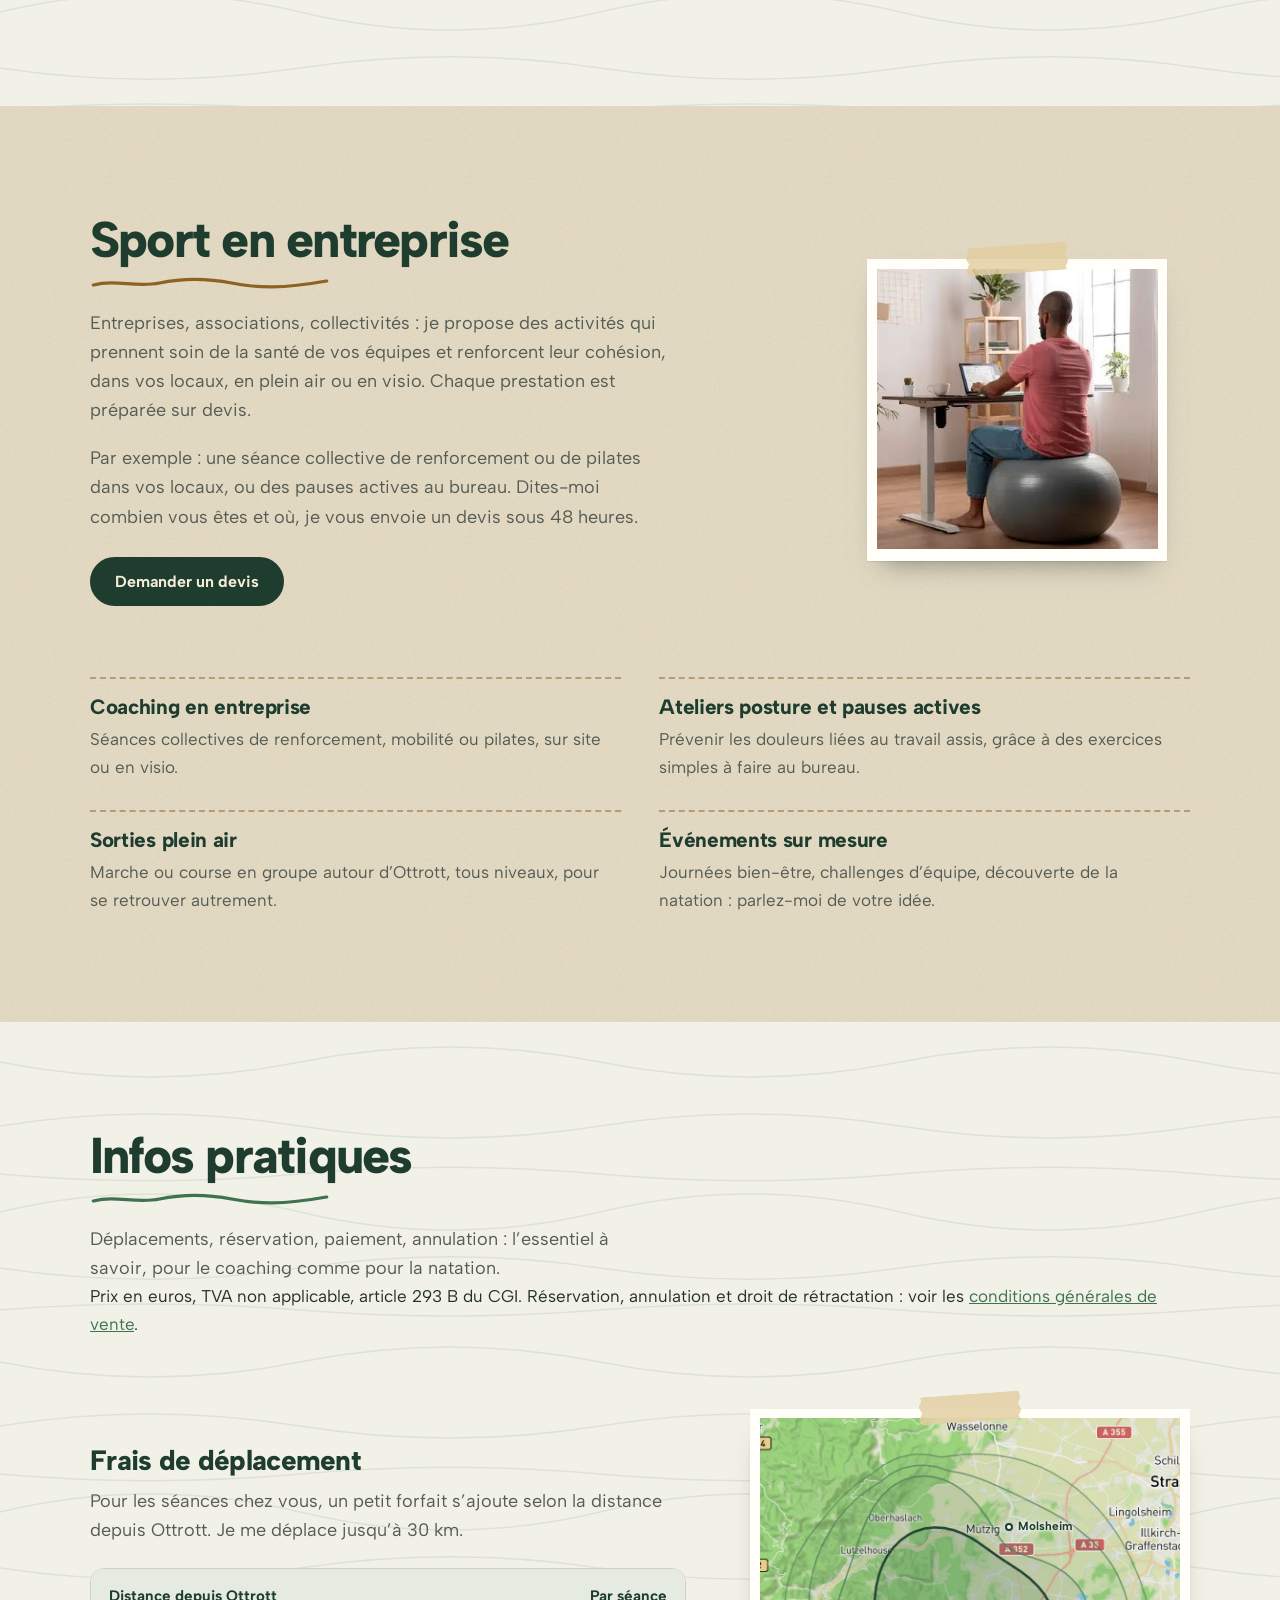
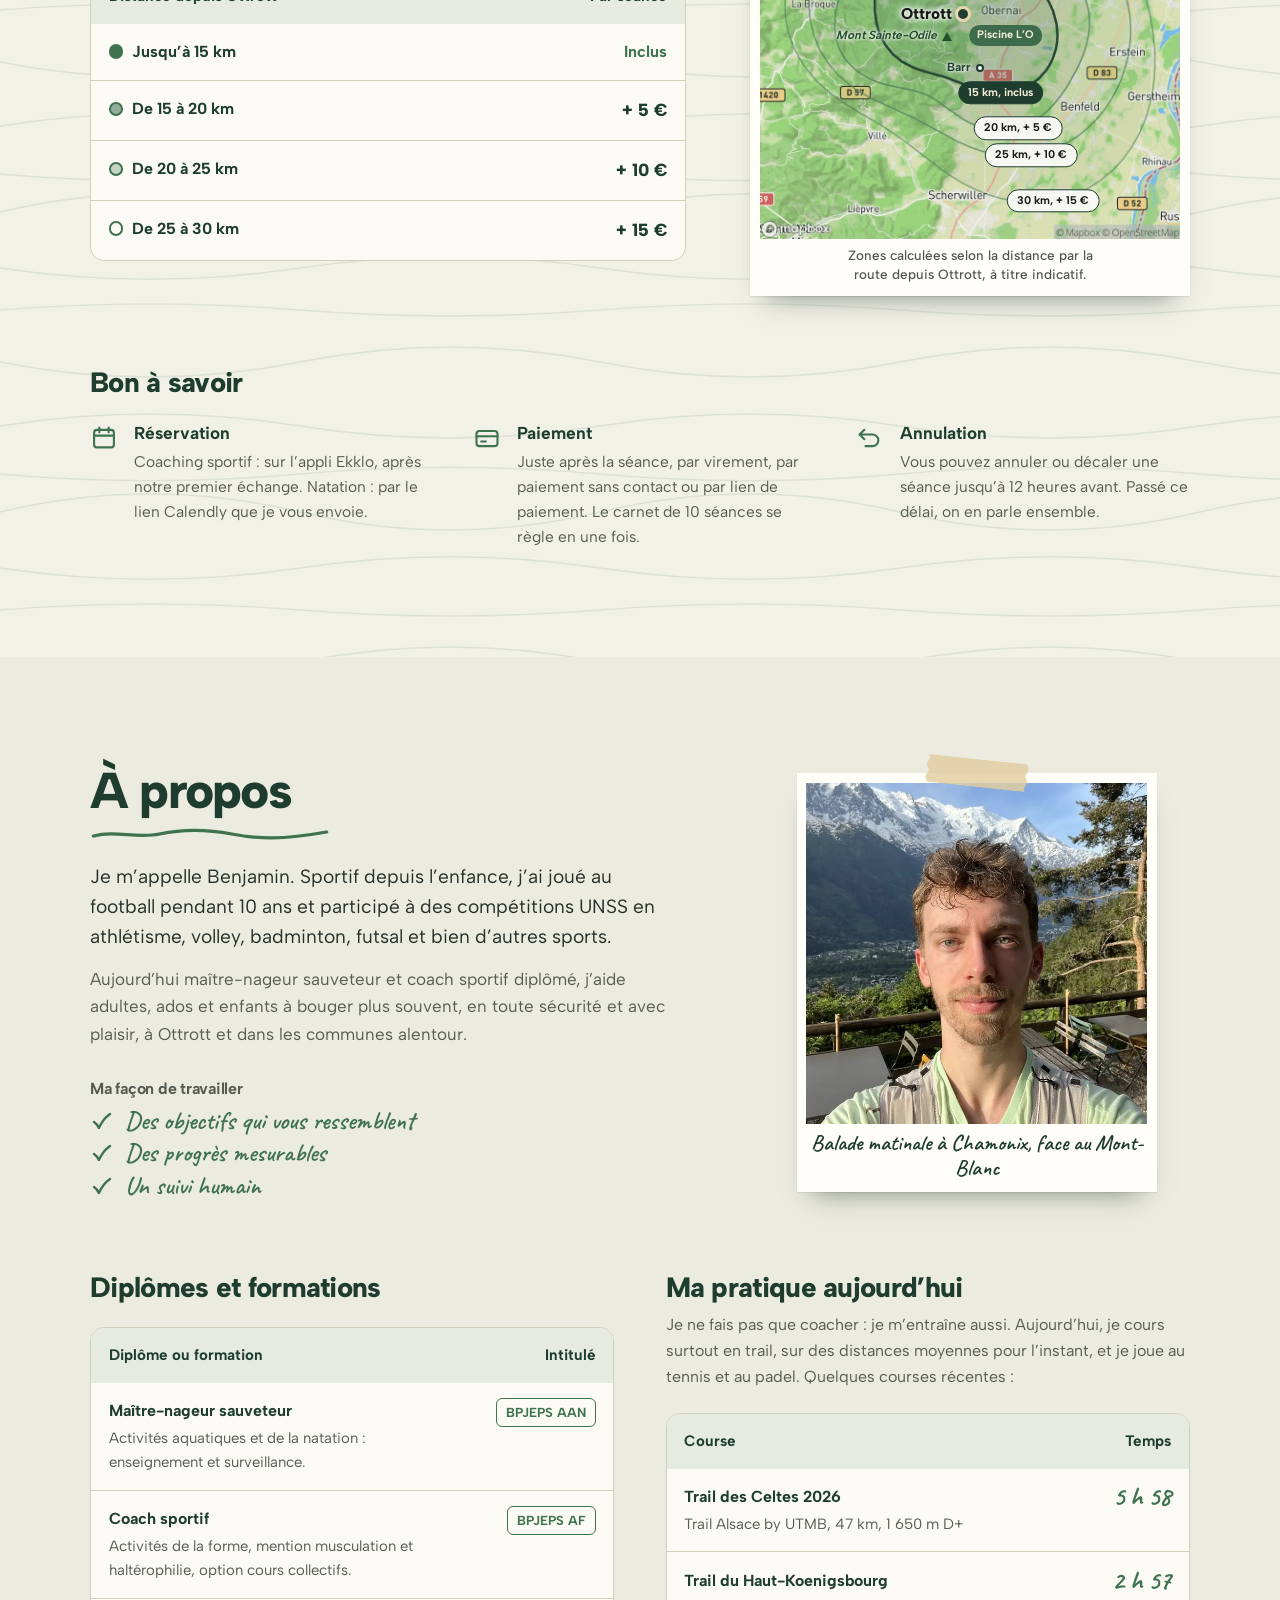
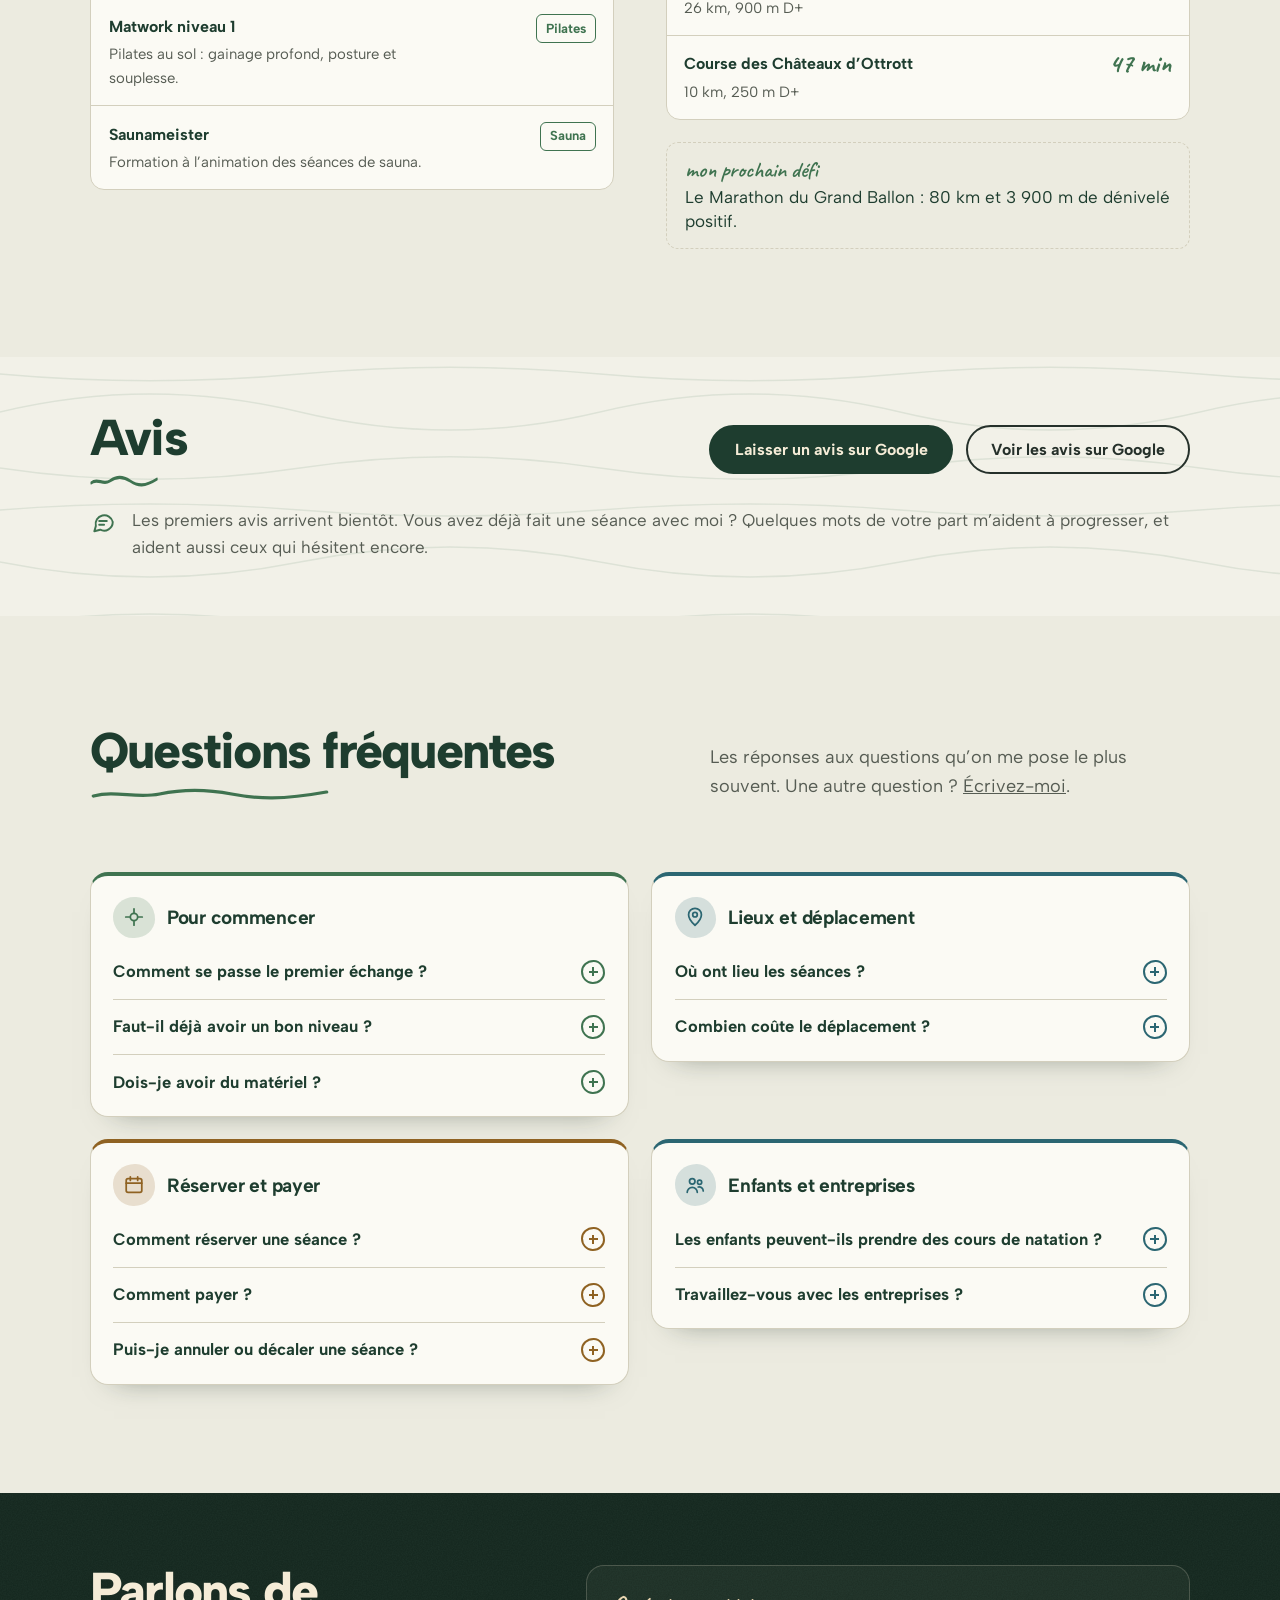
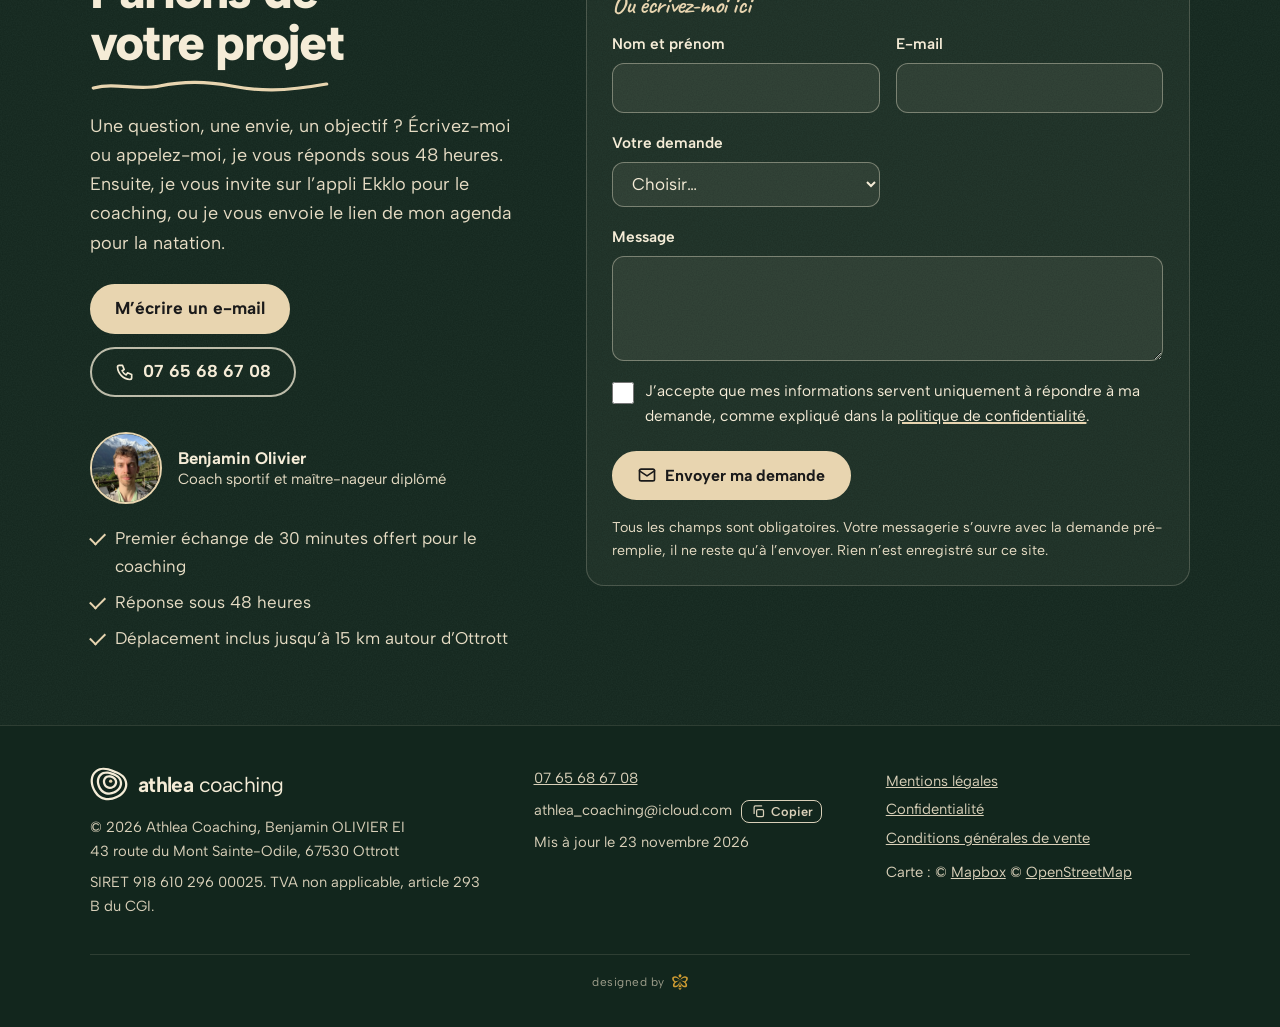
==== commit 74749e84: "v34 : « premier échange offert » partout, bouton Écrivez-moi, prix enfant ou adulte, phrase pour les" ====
--- a/index.html
+++ b/index.html
@@ -9,16 +9,16 @@
 <meta property="og:type" content="website">
 <meta property="og:locale" content="fr_FR">
 <meta property="og:title" content="Athlea Coaching : coach sportif à Ottrott et alentours">
-<meta property="og:description" content="Coaching à domicile, natation à Obernai, pilates et sport en entreprise autour d’Ottrott. Bilan gratuit de 30 minutes.">
+<meta property="og:description" content="Coaching à domicile, natation à Obernai, pilates et sport en entreprise autour d’Ottrott. Premier échange de 30 minutes offert pour le coaching.">
 <link rel="icon" type="image/svg+xml" href="favicon.svg">
-<script type="application/ld+json">{"@context":"https://schema.org","@graph":[{"@type":["SportsActivityLocation","LocalBusiness"],"@id":"https://athleacoaching.fr/#entreprise","name":"Athlea Coaching","url":"https://athleacoaching.fr/","image":"https://athleacoaching.fr/img/athlea-coaching-partage.jpg","logo":"https://athleacoaching.fr/favicon.svg","description":"Coach sportif et maître-nageur diplômé à Ottrott : coaching à domicile, perte de poids, renforcement musculaire, remise en forme, pilates, cours de natation à Obernai, programmes à distance et sport en entreprise.","email":"athlea_coaching@icloud.com","telephone":"+33765686708","address":{"@type":"PostalAddress","streetAddress":"43 route du Mont Sainte-Odile","addressLocality":"Ottrott","postalCode":"67530","addressRegion":"Grand Est","addressCountry":"FR"},"geo":{"@type":"GeoCoordinates","latitude":48.4567,"longitude":7.4236},"areaServed":[{"@type":"City","name":"Ottrott"},{"@type":"City","name":"Obernai"},{"@type":"City","name":"Barr"},{"@type":"City","name":"Rosheim"},{"@type":"City","name":"Molsheim"},{"@type":"City","name":"Mutzig"},{"@type":"City","name":"Benfeld"},{"@type":"City","name":"Scherwiller"},{"@type":"GeoCircle","geoMidpoint":{"@type":"GeoCoordinates","latitude":48.4567,"longitude":7.4236},"geoRadius":"30000"}],"founder":{"@id":"https://athleacoaching.fr/#benjamin"},"priceRange":"25 € – 70 €","currenciesAccepted":"EUR","paymentAccepted":"Virement bancaire, paiement sans contact, lien de paiement","knowsLanguage":"fr","hasOfferCatalog":{"@type":"OfferCatalog","name":"Tarifs","itemListElement":[{"@type":"Offer","name":"Bilan téléphonique de 30 minutes","priceCurrency":"EUR","availability":"https://schema.org/InStock","price":"0"},{"@type":"Offer","name":"Coaching individuel à domicile (1 heure)","priceCurrency":"EUR","availability":"https://schema.org/InStock","price":"70"},{"@type":"Offer","name":"Carnet de 10 séances individuelles","priceCurrency":"EUR","availability":"https://schema.org/InStock","price":"630","description":"Valable 6 mois"},{"@type":"Offer","name":"Cours de natation de 30 minutes à L’O (Obernai)","priceCurrency":"EUR","availability":"https://schema.org/InStock","price":"25","description":"Entrée de la piscine en plus"},{"@type":"Offer","name":"Cours de natation de 30 minutes à domicile","priceCurrency":"EUR","availability":"https://schema.org/InStock","price":"30"},{"@type":"Offer","name":"Cours de natation d’1 heure à L’O (Obernai)","priceCurrency":"EUR","availability":"https://schema.org/InStock","price":"50","description":"Entrée de la piscine en plus"},{"@type":"Offer","name":"Cours de natation d’1 heure à domicile","priceCurrency":"EUR","availability":"https://schema.org/InStock","price":"60"},{"@type":"Offer","name":"Cours collectifs, programmes à distance et prestations pour les entreprises","priceCurrency":"EUR","availability":"https://schema.org/InStock","description":"Sur devis"}]}},{"@type":"Person","@id":"https://athleacoaching.fr/#benjamin","name":"Benjamin Olivier","jobTitle":"Coach sportif et maître-nageur sauveteur","worksFor":{"@id":"https://athleacoaching.fr/#entreprise"},"image":"https://athleacoaching.fr/img/benjamin-olivier-coach-sportif.webp","knowsAbout":["Coaching sportif","Natation","Pilates","Remise en forme","Trail"],"hasCredential":[{"@type":"EducationalOccupationalCredential","credentialCategory":"Diplôme","name":"BPJEPS Activités aquatiques et de la natation (maître-nageur sauveteur)"},{"@type":"EducationalOccupationalCredential","credentialCategory":"Diplôme","name":"BPJEPS Activités de la forme, mention musculation et haltérophilie, option cours collectifs"},{"@type":"EducationalOccupationalCredential","credentialCategory":"Formation","name":"Pilates Matwork niveau 1"},{"@type":"EducationalOccupationalCredential","credentialCategory":"Formation","name":"Saunameister"}]},{"@type":"VideoObject","name":"Réserver un cours de natation avec Athlea Coaching sur Calendly","description":"Démonstration en 22 secondes : choisir son cours de natation, un jour et une heure, indiquer son nom et son objectif, recevoir la confirmation et le rappel, puis le lien de paiement après le cours.","thumbnailUrl":"https://athleacoaching.fr/video/reserver-athlea-coaching.webp","contentUrl":"https://athleacoaching.fr/video/reserver-athlea-coaching.mp4","uploadDate":"2026-11-12T00:00:00+01:00","duration":"PT22S","inLanguage":"fr","publisher":{"@id":"https://athleacoaching.fr/#entreprise"}},{"@type":"VideoObject","name":"Réserver et suivre son coaching avec Athlea Coaching sur l’appli Ekklo","description":"Démonstration en 28 secondes : le bilan gratuit, l’invitation à l’appli Ekklo, la réservation d’une séance, le suivi de la séance et le message au coach.","thumbnailUrl":"https://athleacoaching.fr/video/suivi-ekklo-athlea-coaching.webp","contentUrl":"https://athleacoaching.fr/video/suivi-ekklo-athlea-coaching.mp4","uploadDate":"2026-11-12T00:00:00+01:00","duration":"PT28S","inLanguage":"fr","publisher":{"@id":"https://athleacoaching.fr/#entreprise"}},{"@type":"WebSite","@id":"https://athleacoaching.fr/#site","url":"https://athleacoaching.fr/","name":"Athlea Coaching","inLanguage":"fr-FR","publisher":{"@id":"https://athleacoaching.fr/#entreprise"}}]}</script>
-<script type="application/ld+json">{"@context": "https://schema.org", "@type": "FAQPage", "mainEntity": [{"@type": "Question", "name": "Comment se passe le bilan gratuit ?", "acceptedAnswer": {"@type": "Answer", "text": "C’est un échange de 30 minutes au téléphone, quel que soit le coaching. Nous faisons le point ensemble sur votre niveau, vos contraintes et vos objectifs, puis nous choisissons la formule qui vous convient."}}, {"@type": "Question", "name": "Faut-il déjà avoir un bon niveau ?", "acceptedAnswer": {"@type": "Answer", "text": "Pas du tout. Chaque programme part de votre niveau, que nous définissons pendant le bilan, et avance à votre rythme. Les cours de natation accueillent aussi bien les débutants que les nageurs qui veulent progresser."}}, {"@type": "Question", "name": "Dois-je avoir du matériel ?", "acceptedAnswer": {"@type": "Answer", "text": "Pour le coaching à domicile, j’apporte tout le matériel nécessaire. Le renforcement peut aussi se faire sans matériel."}}, {"@type": "Question", "name": "Où ont lieu les séances ?", "acceptedAnswer": {"@type": "Answer", "text": "Chez vous, à Ottrott et jusqu’à 30 km autour ; à L’O – Espace Aquatique d’Obernai pour la natation ; ou à distance, avec un programme suivi par message ou en visio."}}, {"@type": "Question", "name": "Combien coûte le déplacement ?", "acceptedAnswer": {"@type": "Answer", "text": "Il est inclus jusqu’à 15 km autour d’Ottrott. Au-delà, comptez 5 € de 15 à 20 km, 10 € de 20 à 25 km et 15 € de 25 à 30 km par séance. Je ne me déplace pas au-delà de 30 km."}}, {"@type": "Question", "name": "Comment réserver une séance ?", "acceptedAnswer": {"@type": "Answer", "text": "Pour le coaching sportif, tout commence par le bilan gratuit : je vous invite ensuite sur l’appli Ekklo, où vous réservez vos séances et suivez votre programme. Pour la natation, je vous envoie le lien de mon agenda Calendly : vous choisissez votre cours, un jour et une heure, puis vous recevez une confirmation et un rappel par e-mail."}}, {"@type": "Question", "name": "Comment payer ?", "acceptedAnswer": {"@type": "Answer", "text": "Juste après la séance, par virement, par paiement sans contact ou par lien de paiement. Le carnet de 10 séances se règle en une fois."}}, {"@type": "Question", "name": "Puis-je annuler ou décaler une séance ?", "acceptedAnswer": {"@type": "Answer", "text": "Oui, jusqu’à 12 heures avant la séance. Passé ce délai, on en parle ensemble."}}, {"@type": "Question", "name": "Les enfants peuvent-ils prendre des cours de natation ?", "acceptedAnswer": {"@type": "Answer", "text": "Bien sûr : apprivoiser l’eau, apprendre les nages et gagner en aisance, dans une ambiance rassurante. Un cours de 30 minutes peut aussi réunir deux enfants de la même famille."}}, {"@type": "Question", "name": "Travaillez-vous avec les entreprises ?", "acceptedAnswer": {"@type": "Answer", "text": "Oui : coaching collectif, ateliers posture, sorties en plein air et événements sur mesure, dans vos locaux, dehors ou en visio. Chaque prestation fait l’objet d’un devis."}}]}</script>
-<meta name="description" content="Coach sportif et maître-nageur à Ottrott (Bas-Rhin) : coaching à domicile, natation à Obernai, pilates, sport en entreprise. Bilan gratuit 30 min.">
+<script type="application/ld+json">{"@context":"https://schema.org","@graph":[{"@type":["SportsActivityLocation","LocalBusiness"],"@id":"https://athleacoaching.fr/#entreprise","name":"Athlea Coaching","url":"https://athleacoaching.fr/","image":"https://athleacoaching.fr/img/athlea-coaching-partage.jpg","logo":"https://athleacoaching.fr/favicon.svg","description":"Coach sportif et maître-nageur diplômé à Ottrott : coaching à domicile, perte de poids, renforcement musculaire, remise en forme, pilates, cours de natation à Obernai, programmes à distance et sport en entreprise.","email":"athlea_coaching@icloud.com","telephone":"+33765686708","address":{"@type":"PostalAddress","streetAddress":"43 route du Mont Sainte-Odile","addressLocality":"Ottrott","postalCode":"67530","addressRegion":"Grand Est","addressCountry":"FR"},"geo":{"@type":"GeoCoordinates","latitude":48.4567,"longitude":7.4236},"areaServed":[{"@type":"City","name":"Ottrott"},{"@type":"City","name":"Obernai"},{"@type":"City","name":"Barr"},{"@type":"City","name":"Rosheim"},{"@type":"City","name":"Molsheim"},{"@type":"City","name":"Mutzig"},{"@type":"City","name":"Benfeld"},{"@type":"City","name":"Scherwiller"},{"@type":"GeoCircle","geoMidpoint":{"@type":"GeoCoordinates","latitude":48.4567,"longitude":7.4236},"geoRadius":"30000"}],"founder":{"@id":"https://athleacoaching.fr/#benjamin"},"priceRange":"25 € – 70 €","currenciesAccepted":"EUR","paymentAccepted":"Virement bancaire, paiement sans contact, lien de paiement","knowsLanguage":"fr","hasOfferCatalog":{"@type":"OfferCatalog","name":"Tarifs","itemListElement":[{"@type":"Offer","name":"Premier échange de 30 minutes (coaching sportif)","priceCurrency":"EUR","availability":"https://schema.org/InStock","price":"0"},{"@type":"Offer","name":"Coaching individuel à domicile (1 heure)","priceCurrency":"EUR","availability":"https://schema.org/InStock","price":"70"},{"@type":"Offer","name":"Carnet de 10 séances individuelles","priceCurrency":"EUR","availability":"https://schema.org/InStock","price":"630","description":"Valable 6 mois"},{"@type":"Offer","name":"Cours de natation de 30 minutes à L’O (Obernai)","priceCurrency":"EUR","availability":"https://schema.org/InStock","price":"25","description":"Entrée de la piscine en plus"},{"@type":"Offer","name":"Cours de natation de 30 minutes à domicile","priceCurrency":"EUR","availability":"https://schema.org/InStock","price":"30"},{"@type":"Offer","name":"Cours de natation d’1 heure à L’O (Obernai)","priceCurrency":"EUR","availability":"https://schema.org/InStock","price":"50","description":"Entrée de la piscine en plus"},{"@type":"Offer","name":"Cours de natation d’1 heure à domicile","priceCurrency":"EUR","availability":"https://schema.org/InStock","price":"60"},{"@type":"Offer","name":"Cours collectifs, programmes à distance et prestations pour les entreprises","priceCurrency":"EUR","availability":"https://schema.org/InStock","description":"Sur devis"}]}},{"@type":"Person","@id":"https://athleacoaching.fr/#benjamin","name":"Benjamin Olivier","jobTitle":"Coach sportif et maître-nageur sauveteur","worksFor":{"@id":"https://athleacoaching.fr/#entreprise"},"image":"https://athleacoaching.fr/img/benjamin-olivier-coach-sportif.webp","knowsAbout":["Coaching sportif","Natation","Pilates","Remise en forme","Trail"],"hasCredential":[{"@type":"EducationalOccupationalCredential","credentialCategory":"Diplôme","name":"BPJEPS Activités aquatiques et de la natation (maître-nageur sauveteur)"},{"@type":"EducationalOccupationalCredential","credentialCategory":"Diplôme","name":"BPJEPS Activités de la forme, mention musculation et haltérophilie, option cours collectifs"},{"@type":"EducationalOccupationalCredential","credentialCategory":"Formation","name":"Pilates Matwork niveau 1"},{"@type":"EducationalOccupationalCredential","credentialCategory":"Formation","name":"Saunameister"}]},{"@type":"VideoObject","name":"Réserver un cours de natation avec Athlea Coaching sur Calendly","description":"Démonstration en 22 secondes : choisir son cours de natation, un jour et une heure, indiquer son nom et son objectif, recevoir la confirmation et le rappel, puis le lien de paiement après le cours.","thumbnailUrl":"https://athleacoaching.fr/video/reserver-athlea-coaching.webp","contentUrl":"https://athleacoaching.fr/video/reserver-athlea-coaching.mp4","uploadDate":"2026-11-12T00:00:00+01:00","duration":"PT22S","inLanguage":"fr","publisher":{"@id":"https://athleacoaching.fr/#entreprise"}},{"@type":"VideoObject","name":"Réserver et suivre son coaching avec Athlea Coaching sur l’appli Ekklo","description":"Démonstration en 28 secondes : le premier échange offert, l’invitation à l’appli Ekklo, la réservation d’une séance, le suivi de la séance et le message au coach.","thumbnailUrl":"https://athleacoaching.fr/video/suivi-ekklo-athlea-coaching.webp","contentUrl":"https://athleacoaching.fr/video/suivi-ekklo-athlea-coaching.mp4","uploadDate":"2026-11-12T00:00:00+01:00","duration":"PT28S","inLanguage":"fr","publisher":{"@id":"https://athleacoaching.fr/#entreprise"}},{"@type":"WebSite","@id":"https://athleacoaching.fr/#site","url":"https://athleacoaching.fr/","name":"Athlea Coaching","inLanguage":"fr-FR","publisher":{"@id":"https://athleacoaching.fr/#entreprise"}}]}</script>
+<script type="application/ld+json">{"@context": "https://schema.org", "@type": "FAQPage", "mainEntity": [{"@type": "Question", "name": "Comment se passe le premier échange ?", "acceptedAnswer": {"@type": "Answer", "text": "Pour le coaching sportif, c’est un échange offert de 30 minutes, au téléphone ou en visio. Nous faisons le point ensemble sur votre niveau, vos contraintes et vos objectifs, puis nous choisissons la formule qui vous convient."}}, {"@type": "Question", "name": "Faut-il déjà avoir un bon niveau ?", "acceptedAnswer": {"@type": "Answer", "text": "Pas du tout. Chaque programme part de votre niveau, que nous définissons lors de notre premier échange, et avance à votre rythme. Les cours de natation accueillent aussi bien les débutants que les nageurs qui veulent progresser."}}, {"@type": "Question", "name": "Dois-je avoir du matériel ?", "acceptedAnswer": {"@type": "Answer", "text": "Pour le coaching à domicile, j’apporte tout le matériel nécessaire. Le renforcement peut aussi se faire sans matériel."}}, {"@type": "Question", "name": "Où ont lieu les séances ?", "acceptedAnswer": {"@type": "Answer", "text": "Chez vous, à Ottrott et jusqu’à 30 km autour ; à L’O – Espace Aquatique d’Obernai pour la natation ; ou à distance, avec un programme suivi par message ou en visio."}}, {"@type": "Question", "name": "Combien coûte le déplacement ?", "acceptedAnswer": {"@type": "Answer", "text": "Il est inclus jusqu’à 15 km autour d’Ottrott. Au-delà, comptez 5 € de 15 à 20 km, 10 € de 20 à 25 km et 15 € de 25 à 30 km par séance. Je ne me déplace pas au-delà de 30 km."}}, {"@type": "Question", "name": "Comment réserver une séance ?", "acceptedAnswer": {"@type": "Answer", "text": "Pour le coaching sportif, tout commence par un premier échange offert : je vous invite ensuite sur l’appli Ekklo, où vous réservez vos séances et suivez votre programme. Pour la natation, je vous envoie le lien de mon agenda Calendly : vous choisissez votre cours, un jour et une heure, puis vous recevez une confirmation et un rappel par e-mail."}}, {"@type": "Question", "name": "Comment payer ?", "acceptedAnswer": {"@type": "Answer", "text": "Juste après la séance, par virement, par paiement sans contact ou par lien de paiement. Le carnet de 10 séances se règle en une fois."}}, {"@type": "Question", "name": "Puis-je annuler ou décaler une séance ?", "acceptedAnswer": {"@type": "Answer", "text": "Oui, jusqu’à 12 heures avant la séance. Passé ce délai, on en parle ensemble."}}, {"@type": "Question", "name": "Les enfants peuvent-ils prendre des cours de natation ?", "acceptedAnswer": {"@type": "Answer", "text": "Bien sûr : apprivoiser l’eau, apprendre les nages et gagner en aisance, dans une ambiance rassurante. Un cours de 30 minutes peut aussi réunir deux enfants de la même famille."}}, {"@type": "Question", "name": "Travaillez-vous avec les entreprises ?", "acceptedAnswer": {"@type": "Answer", "text": "Oui : coaching collectif, ateliers posture, sorties en plein air et événements sur mesure, dans vos locaux, dehors ou en visio. Chaque prestation fait l’objet d’un devis."}}]}</script>
+<meta name="description" content="Coach sportif et maître-nageur à Ottrott (Bas-Rhin) : coaching à domicile, natation à Obernai, pilates, sport en entreprise. Premier échange offert pour le coaching.">
 <meta name="robots" content="index, follow, max-image-preview:large">
 <meta name="author" content="Benjamin Olivier, Athlea Coaching">
 
 <meta property="og:site_name" content="Athlea Coaching">
-<meta name="twitter:card" content="summary_large_image"><meta name="twitter:title" content="Athlea Coaching : coach sportif à Ottrott et alentours"><meta name="twitter:description" content="Coaching à domicile, natation à Obernai, pilates et sport en entreprise autour d’Ottrott. Bilan gratuit de 30 minutes."><meta name="twitter:image" content="https://athleacoaching.fr/img/athlea-coaching-partage.jpg"><meta name="twitter:image:alt" content="Athlea Coaching, coach sportif à Ottrott et alentours"><link rel="canonical" href="https://athleacoaching.fr/"><meta property="og:url" content="https://athleacoaching.fr/"><meta property="og:image" content="https://athleacoaching.fr/img/athlea-coaching-partage.jpg"><meta property="og:image:type" content="image/jpeg"><meta property="og:image:width" content="1200"><meta property="og:image:height" content="630"><meta property="og:image:alt" content="Athlea Coaching, coach sportif à Ottrott et alentours"><meta name="geo.region" content="FR-67"><meta name="geo.placename" content="Ottrott"><meta name="geo.position" content="48.4567;7.4236"><meta name="ICBM" content="48.4567, 7.4236"><link rel="apple-touch-icon" href="img/apple-touch-icon.png">
+<meta name="twitter:card" content="summary_large_image"><meta name="twitter:title" content="Athlea Coaching : coach sportif à Ottrott et alentours"><meta name="twitter:description" content="Coaching à domicile, natation à Obernai, pilates et sport en entreprise autour d’Ottrott. Premier échange de 30 minutes offert pour le coaching."><meta name="twitter:image" content="https://athleacoaching.fr/img/athlea-coaching-partage.jpg"><meta name="twitter:image:alt" content="Athlea Coaching, coach sportif à Ottrott et alentours"><link rel="canonical" href="https://athleacoaching.fr/"><meta property="og:url" content="https://athleacoaching.fr/"><meta property="og:image" content="https://athleacoaching.fr/img/athlea-coaching-partage.jpg"><meta property="og:image:type" content="image/jpeg"><meta property="og:image:width" content="1200"><meta property="og:image:height" content="630"><meta property="og:image:alt" content="Athlea Coaching, coach sportif à Ottrott et alentours"><meta name="geo.region" content="FR-67"><meta name="geo.placename" content="Ottrott"><meta name="geo.position" content="48.4567;7.4236"><meta name="ICBM" content="48.4567, 7.4236"><link rel="apple-touch-icon" href="img/apple-touch-icon.png">
 <link rel="alternate" type="text/plain" href="/llms.txt" title="Résumé du site pour les assistants IA">
 <link rel="sitemap" type="application/xml" href="/sitemap.xml">
 <link rel="preload" href="fonts/albert-sans.woff" as="font" type="font/woff" crossorigin>
@@ -41,9 +41,9 @@
 <div class="hero-text">
 <h1>Bouger mieux, durablement.</h1>
 <p class="lead">Perdre du poids, vous renforcer, découvrir le pilates ou apprendre à nager, même si l’eau vous fait peur&nbsp;: je vous accompagne chez vous autour d’Ottrott, en entreprise ou à distance, à votre rythme.</p>
-<div class="hcta"><p>Coaching sportif, natation, pilates&nbsp;: parlez-moi de vos envies, et nous verrons ensemble ce qui vous convient le mieux.</p><a class="btn" href="#contact">Discutons-en</a></div>
-<p class="hprix">Pour le coaching sportif, <b>le premier échange est offert</b>&nbsp;: 30&nbsp;minutes au téléphone ou en visio pour faire connaissance, sans engagement. Comptez ensuite 70&nbsp;€ la séance (63&nbsp;€ avec le carnet de&nbsp;10). Pour la natation, contactez-moi simplement&nbsp;: les cours commencent à 25&nbsp;€ la demi-heure.</p>
-<p class="hnote">Je vous réponds sous 48&nbsp;heures&nbsp;: <a href="#contact">écrivez-moi</a> ou appelez-moi au <a href="tel:+33765686708">07&nbsp;65&nbsp;68&nbsp;67&nbsp;08</a>.</p>
+<div class="hcta"><p>Coaching sportif, natation, pilates&nbsp;: parlez-moi de vos envies. Un petit message suffit, je vous réponds sous 48&nbsp;heures.</p><a class="btn" href="#contact">Écrivez-moi</a></div>
+<p class="hprix">Pour le coaching sportif, <b>le premier échange est offert</b>&nbsp;: 30&nbsp;minutes au téléphone ou en visio pour faire connaissance, sans engagement. Comptez ensuite 70&nbsp;€ la séance (63&nbsp;€ avec le carnet de&nbsp;10). Pour la natation, contactez-moi simplement&nbsp;: les cours commencent à 25&nbsp;€ la demi-heure, pour un enfant comme pour un adulte.</p>
+<p class="hnote">Vous préférez le téléphone&nbsp;? Appelez-moi au <a href="tel:+33765686708">07&nbsp;65&nbsp;68&nbsp;67&nbsp;08</a>.</p>
 <p class="hand creds">Coach sportif et maître-nageur diplômé, je viens jusqu’à vous, à Ottrott et jusqu’à 30&nbsp;km alentour (Obernai, Barr, Rosheim, Molsheim…).</p>
 </div>
 <div class="hero-photo">
@@ -58,8 +58,8 @@
 
 <h2 class="routes-t">Par où commencer&nbsp;?</h2>
 <div class="routes">
-<a class="route" href="#coaching" style="--c:var(--sage)"><span class="tab">Coaching sportif</span><h3>Je veux me remettre en forme</h3><p>Perdre du poids, vous renforcer, retrouver la forme ou pratiquer le pilates, seul ou entre amis, chez vous ou à distance.</p><span class="rprix"><b>70&nbsp;€ la séance d’une heure</b><span class="hand">le premier appel est offert</span></span><span class="go">Voir le coaching<svg viewBox="0 0 24 24" fill="none" stroke="currentColor" stroke-width="2.2" stroke-linecap="round" stroke-linejoin="round" aria-hidden="true"><path d="M12 5v14M6 13l6 6 6-6"/></svg></span></a>
-<a class="route" href="#natation" style="--c:var(--eau)"><span class="tab">Natation</span><h3>Je veux apprendre ou progresser en natation</h3><p>Enfants, ados ou adultes, même si l’eau vous fait peur&nbsp;: de la première immersion au test d’aisance aquatique, jusqu’au crawl du triathlon.</p><span class="rprix"><b>À partir de 25&nbsp;€ la demi-heure</b><span class="hand">à L’O ou chez vous</span></span><span class="go">Voir la natation<svg viewBox="0 0 24 24" fill="none" stroke="currentColor" stroke-width="2.2" stroke-linecap="round" stroke-linejoin="round" aria-hidden="true"><path d="M12 5v14M6 13l6 6 6-6"/></svg></span></a>
+<a class="route" href="#coaching" style="--c:var(--sage)"><span class="tab">Coaching sportif</span><h3>Je veux me remettre en forme</h3><p>Perdre du poids, vous renforcer, retrouver la forme ou pratiquer le pilates, seul ou entre amis, chez vous ou à distance, même si vous débutez.</p><span class="rprix"><b>70&nbsp;€ la séance d’une heure</b><span class="hand">le premier échange est offert</span></span><span class="go">Voir le coaching<svg viewBox="0 0 24 24" fill="none" stroke="currentColor" stroke-width="2.2" stroke-linecap="round" stroke-linejoin="round" aria-hidden="true"><path d="M12 5v14M6 13l6 6 6-6"/></svg></span></a>
+<a class="route" href="#natation" style="--c:var(--eau)"><span class="tab">Natation</span><h3>Je veux apprendre ou progresser en natation</h3><p>Enfants, ados ou adultes, même si l’eau vous fait peur&nbsp;: de la première immersion au test d’aisance aquatique, jusqu’au crawl du triathlon.</p><span class="rprix"><b>À partir de 25&nbsp;€ la demi-heure</b><span class="hand">enfant ou adulte, à L’O ou chez vous</span></span><span class="go">Voir la natation<svg viewBox="0 0 24 24" fill="none" stroke="currentColor" stroke-width="2.2" stroke-linecap="round" stroke-linejoin="round" aria-hidden="true"><path d="M12 5v14M6 13l6 6 6-6"/></svg></span></a>
 <a class="route" href="#professionnels" style="--c:var(--ocre)"><span class="tab">Entreprise</span><h3>Je cherche une activité pour mon équipe</h3><p>Coaching collectif, ateliers posture, sorties en plein air et événements sur mesure.</p><span class="rprix"><b>Sur devis</b><span class="hand">sur site, dehors ou en visio</span></span><span class="go">Voir les prestations<svg viewBox="0 0 24 24" fill="none" stroke="currentColor" stroke-width="2.2" stroke-linecap="round" stroke-linejoin="round" aria-hidden="true"><path d="M12 5v14M6 13l6 6 6-6"/></svg></span></a>
 </div>
 </div></div>
@@ -67,7 +67,7 @@
 <section id="coaching" class="page lined" tabindex="-1" style="--c:var(--sage)"><span id="contenu"></span><div class="wrap">
 <header class="phead solo">
 <h2 class="hl">Coaching sportif à domicile et à distance</h2>
-<p class="intro">Seul ou en petit groupe, je vous accompagne pas à pas. Tout commence par un bilan gratuit de 30 minutes au téléphone, pour parler de votre niveau, de vos contraintes et de ce que vous aimeriez changer.</p>
+<p class="intro">Seul ou en petit groupe, je vous accompagne pas à pas. Débutant, plus de 60&nbsp;ans ou gêné par un petit mal de dos&nbsp;: chaque séance est adaptée à vous. Tout commence par un premier échange offert de 30 minutes, au téléphone ou en visio, pour parler de votre niveau, de vos contraintes et de ce que vous aimeriez changer.</p>
 </header>
 
 <ul class="planche">
@@ -105,7 +105,7 @@
 <div>
 <h3 class="bt">Tarifs du coaching</h3>
 <div class="formules">
-<div class="formule"><h4>Bilan par téléphone</h4><p class="fprix">Gratuit</p><p>30 minutes pour faire connaissance, quel que soit le coaching.</p><p class="hand">le point de départ de chaque programme</p></div>
+<div class="formule"><h4>Premier échange</h4><p class="fprix">Offert</p><p>30 minutes au téléphone ou en visio pour faire connaissance, quel que soit le coaching.</p><p class="hand">le point de départ de chaque programme</p></div>
 <div class="formule"><h4>Coaching individuel à domicile</h4><p class="fprix">70&nbsp;€ <small>la séance</small></p><p>Une heure chez vous, matériel compris.</p><p class="hand">+ déplacement au-delà de 15&nbsp;km</p></div>
 <div class="formule top"><h4>Carnet de 10 séances individuelles</h4><p class="fprix">630&nbsp;€</p><p>10 séances d’une heure, valables 6 mois, réglées en une fois.</p><p class="hand">soit 63&nbsp;€ la séance au lieu de 70&nbsp;€</p></div>
 </div>
@@ -157,8 +157,8 @@
 <caption class="sr">Tarifs des cours de natation selon le lieu</caption>
 <thead><tr><th scope="col">Cours</th><th scope="col" class="num-c">À L’O – Espace Aquatique (Obernai)</th><th scope="col" class="num-c">À domicile</th></tr></thead>
 <tbody>
-<tr><th scope="row">30 minutes<span>1 personne</span></th><td class="num-c" data-l="À L’O"><span><b>25&nbsp;€</b><small>+ entrée piscine</small></span></td><td class="num-c" data-l="À domicile"><b>30&nbsp;€</b></td></tr>
-<tr><th scope="row">1 heure<span>1 personne</span></th><td class="num-c" data-l="À L’O"><span><b>50&nbsp;€</b><small>+ entrée piscine</small></span></td><td class="num-c" data-l="À domicile"><b>60&nbsp;€</b></td></tr>
+<tr><th scope="row">30 minutes<span>1 personne, enfant ou adulte</span></th><td class="num-c" data-l="À L’O"><span><b>25&nbsp;€</b><small>+ entrée piscine</small></span></td><td class="num-c" data-l="À domicile"><b>30&nbsp;€</b></td></tr>
+<tr><th scope="row">1 heure<span>1 personne, enfant ou adulte</span></th><td class="num-c" data-l="À L’O"><span><b>50&nbsp;€</b><small>+ entrée piscine</small></span></td><td class="num-c" data-l="À domicile"><b>60&nbsp;€</b></td></tr>
 <tr><th scope="row">30 minutes<span>2 enfants de la même famille</span></th><td class="num-c" data-l="À L’O"><span><b>50&nbsp;€</b><small>+ entrées piscine</small></span></td><td class="num-c" data-l="À domicile"><span><span class="devis">Sur devis</span><small>2 personnes et plus</small></span></td></tr>
 <tr><th scope="row">Cours collectifs<span>Aquagym, renforcement aquatique…, 45 minutes</span></th><td class="num-c" data-l="À L’O"><span class="muted">–</span></td><td class="num-c" data-l="À domicile"><span class="devis">Sur devis</span></td></tr>
 </tbody></table>
@@ -216,7 +216,7 @@
 <div>
 <h3 class="bt">Bon à savoir</h3>
 <div class="infos" style="margin-top:1.4rem">
-<div class="info"><span class="ico" aria-hidden="true"><svg viewBox="0 0 24 24" fill="none" stroke="currentColor" stroke-width="1.8" stroke-linecap="round" stroke-linejoin="round"><rect x="3.5" y="5" width="17" height="15" rx="2.5"/><path d="M3.5 10h17M8 3v4M16 3v4"/></svg></span><h4>Réservation</h4><p>Coaching sportif : sur l’appli Ekklo, après le bilan gratuit. Natation : par le lien Calendly que je vous envoie.</p></div>
+<div class="info"><span class="ico" aria-hidden="true"><svg viewBox="0 0 24 24" fill="none" stroke="currentColor" stroke-width="1.8" stroke-linecap="round" stroke-linejoin="round"><rect x="3.5" y="5" width="17" height="15" rx="2.5"/><path d="M3.5 10h17M8 3v4M16 3v4"/></svg></span><h4>Réservation</h4><p>Coaching sportif : sur l’appli Ekklo, après notre premier échange. Natation : par le lien Calendly que je vous envoie.</p></div>
 <div class="info"><span class="ico" aria-hidden="true"><svg viewBox="0 0 24 24" fill="none" stroke="currentColor" stroke-width="1.8" stroke-linecap="round" stroke-linejoin="round"><rect x="3" y="6" width="18" height="13" rx="2.5"/><path d="M3 10.5h18M7 15h4"/></svg></span><h4>Paiement</h4><p>Juste après la séance, par virement, par paiement sans contact ou par lien de paiement. Le carnet de 10 séances se règle en une fois.</p></div>
 <div class="info"><span class="ico" aria-hidden="true"><svg viewBox="0 0 24 24" fill="none" stroke="currentColor" stroke-width="1.8" stroke-linecap="round" stroke-linejoin="round"><path d="M4 9h11a5 5 0 0 1 0 10H9"/><path d="M8 5 4 9l4 4"/></svg></span><h4>Annulation</h4><p>Vous pouvez annuler ou décaler une séance jusqu’à 12 heures avant. Passé ce délai, on en parle ensemble.</p></div>
 </div>
@@ -282,14 +282,14 @@
 <h2 class="hl">Questions fréquentes</h2>
 <p class="intro">Les réponses aux questions qu’on me pose le plus souvent. Une autre question ? <a href="#contact">Écrivez-moi</a>.</p>
 </div>
-<div class="faq-groups"><div class="faq-card" style="--c:var(--sage)"><h3><span class="faq-ico" aria-hidden="true"><svg viewBox="0 0 24 24" width="22" height="22" fill="none" stroke="currentColor" stroke-width="1.9" stroke-linecap="round" stroke-linejoin="round"><path d="M12 3v4M12 17v4M3 12h4M17 12h4"/><circle cx="12" cy="12" r="4"/></svg></span>Pour commencer</h3><div class="faq"><details id="faq-1"><summary>Comment se passe le bilan gratuit ?</summary><div class="ans"><p>C’est un échange de 30 minutes au téléphone, quel que soit le coaching. Nous faisons le point ensemble sur votre niveau, vos contraintes et vos objectifs, puis nous choisissons la formule qui vous convient.</p></div></details><details id="faq-2"><summary>Faut-il déjà avoir un bon niveau ?</summary><div class="ans"><p>Pas du tout. Chaque programme part de votre niveau, que nous définissons pendant le bilan, et avance à votre rythme. Les cours de natation accueillent aussi bien les débutants que les nageurs qui veulent progresser.</p></div></details><details id="faq-3"><summary>Dois-je avoir du matériel ?</summary><div class="ans"><p>Pour le coaching à domicile, j’apporte tout le matériel nécessaire. Le renforcement peut aussi se faire sans matériel.</p></div></details></div></div><div class="faq-card" style="--c:var(--eau)"><h3><span class="faq-ico" aria-hidden="true"><svg viewBox="0 0 24 24" width="22" height="22" fill="none" stroke="currentColor" stroke-width="1.9" stroke-linecap="round" stroke-linejoin="round"><path d="M12 21s-7-6.2-7-11.5A7 7 0 0 1 19 9.5C19 14.8 12 21 12 21z"/><circle cx="12" cy="9.5" r="2.5"/></svg></span>Lieux et déplacement</h3><div class="faq"><details id="faq-4"><summary>Où ont lieu les séances ?</summary><div class="ans"><p>Chez vous, à Ottrott et jusqu’à 30 km autour ; à L’O – Espace Aquatique d’Obernai pour la natation ; ou à distance, avec un programme suivi par message ou en visio.</p></div></details><details id="faq-5"><summary>Combien coûte le déplacement ?</summary><div class="ans"><p>Il est inclus jusqu’à 15 km autour d’Ottrott. Au-delà, comptez 5 € de 15 à 20 km, 10 € de 20 à 25 km et 15 € de 25 à 30 km par séance. Je ne me déplace pas au-delà de 30 km.</p></div></details></div></div><div class="faq-card" style="--c:var(--ocre)"><h3><span class="faq-ico" aria-hidden="true"><svg viewBox="0 0 24 24" width="22" height="22" fill="none" stroke="currentColor" stroke-width="1.9" stroke-linecap="round" stroke-linejoin="round"><rect x="3.5" y="5" width="17" height="15" rx="2"/><path d="M3.5 10h17M8 3v4M16 3v4"/></svg></span>Réserver et payer</h3><div class="faq"><details id="faq-6"><summary>Comment réserver une séance ?</summary><div class="ans"><p>Pour le coaching sportif, tout commence par le bilan gratuit : je vous invite ensuite sur l’appli Ekklo, où vous réservez vos séances et suivez votre programme. Pour la natation, je vous envoie le lien de mon agenda Calendly : vous choisissez votre cours, un jour et une heure, puis vous recevez une confirmation et un rappel par e-mail.</p></div></details><details id="faq-7"><summary>Comment payer ?</summary><div class="ans"><p>Juste après la séance, par virement, par paiement sans contact ou par lien de paiement. Le carnet de 10 séances se règle en une fois.</p></div></details><details id="faq-8"><summary>Puis-je annuler ou décaler une séance ?</summary><div class="ans"><p>Oui, jusqu’à 12 heures avant la séance. Passé ce délai, on en parle ensemble.</p></div></details></div></div><div class="faq-card" style="--c:var(--eau)"><h3><span class="faq-ico" aria-hidden="true"><svg viewBox="0 0 24 24" width="22" height="22" fill="none" stroke="currentColor" stroke-width="1.9" stroke-linecap="round" stroke-linejoin="round"><circle cx="9" cy="8" r="3"/><path d="M3.5 20a5.5 5.5 0 0 1 11 0"/><circle cx="17" cy="9" r="2.3"/><path d="M15.5 14.2A4.5 4.5 0 0 1 21 18.5"/></svg></span>Enfants et entreprises</h3><div class="faq"><details id="faq-9"><summary>Les enfants peuvent-ils prendre des cours de natation ?</summary><div class="ans"><p>Bien sûr : apprivoiser l’eau, apprendre les nages et gagner en aisance, dans une ambiance rassurante. Un cours de 30 minutes peut aussi réunir deux enfants de la même famille.</p></div></details><details id="faq-10"><summary>Travaillez-vous avec les entreprises ?</summary><div class="ans"><p>Oui : coaching collectif, ateliers posture, sorties en plein air et événements sur mesure, dans vos locaux, dehors ou en visio. Chaque prestation fait l’objet d’un devis.</p></div></details></div></div></div>
+<div class="faq-groups"><div class="faq-card" style="--c:var(--sage)"><h3><span class="faq-ico" aria-hidden="true"><svg viewBox="0 0 24 24" width="22" height="22" fill="none" stroke="currentColor" stroke-width="1.9" stroke-linecap="round" stroke-linejoin="round"><path d="M12 3v4M12 17v4M3 12h4M17 12h4"/><circle cx="12" cy="12" r="4"/></svg></span>Pour commencer</h3><div class="faq"><details id="faq-1"><summary>Comment se passe le premier échange ?</summary><div class="ans"><p>Pour le coaching sportif, c’est un échange offert de 30 minutes, au téléphone ou en visio. Nous faisons le point ensemble sur votre niveau, vos contraintes et vos objectifs, puis nous choisissons la formule qui vous convient.</p></div></details><details id="faq-2"><summary>Faut-il déjà avoir un bon niveau ?</summary><div class="ans"><p>Pas du tout. Chaque programme part de votre niveau, que nous définissons lors de notre premier échange, et avance à votre rythme. Les cours de natation accueillent aussi bien les débutants que les nageurs qui veulent progresser.</p></div></details><details id="faq-3"><summary>Dois-je avoir du matériel ?</summary><div class="ans"><p>Pour le coaching à domicile, j’apporte tout le matériel nécessaire. Le renforcement peut aussi se faire sans matériel.</p></div></details></div></div><div class="faq-card" style="--c:var(--eau)"><h3><span class="faq-ico" aria-hidden="true"><svg viewBox="0 0 24 24" width="22" height="22" fill="none" stroke="currentColor" stroke-width="1.9" stroke-linecap="round" stroke-linejoin="round"><path d="M12 21s-7-6.2-7-11.5A7 7 0 0 1 19 9.5C19 14.8 12 21 12 21z"/><circle cx="12" cy="9.5" r="2.5"/></svg></span>Lieux et déplacement</h3><div class="faq"><details id="faq-4"><summary>Où ont lieu les séances ?</summary><div class="ans"><p>Chez vous, à Ottrott et jusqu’à 30 km autour ; à L’O – Espace Aquatique d’Obernai pour la natation ; ou à distance, avec un programme suivi par message ou en visio.</p></div></details><details id="faq-5"><summary>Combien coûte le déplacement ?</summary><div class="ans"><p>Il est inclus jusqu’à 15 km autour d’Ottrott. Au-delà, comptez 5 € de 15 à 20 km, 10 € de 20 à 25 km et 15 € de 25 à 30 km par séance. Je ne me déplace pas au-delà de 30 km.</p></div></details></div></div><div class="faq-card" style="--c:var(--ocre)"><h3><span class="faq-ico" aria-hidden="true"><svg viewBox="0 0 24 24" width="22" height="22" fill="none" stroke="currentColor" stroke-width="1.9" stroke-linecap="round" stroke-linejoin="round"><rect x="3.5" y="5" width="17" height="15" rx="2"/><path d="M3.5 10h17M8 3v4M16 3v4"/></svg></span>Réserver et payer</h3><div class="faq"><details id="faq-6"><summary>Comment réserver une séance ?</summary><div class="ans"><p>Pour le coaching sportif, tout commence par un premier échange offert : je vous invite ensuite sur l’appli Ekklo, où vous réservez vos séances et suivez votre programme. Pour la natation, je vous envoie le lien de mon agenda Calendly : vous choisissez votre cours, un jour et une heure, puis vous recevez une confirmation et un rappel par e-mail.</p></div></details><details id="faq-7"><summary>Comment payer ?</summary><div class="ans"><p>Juste après la séance, par virement, par paiement sans contact ou par lien de paiement. Le carnet de 10 séances se règle en une fois.</p></div></details><details id="faq-8"><summary>Puis-je annuler ou décaler une séance ?</summary><div class="ans"><p>Oui, jusqu’à 12 heures avant la séance. Passé ce délai, on en parle ensemble.</p></div></details></div></div><div class="faq-card" style="--c:var(--eau)"><h3><span class="faq-ico" aria-hidden="true"><svg viewBox="0 0 24 24" width="22" height="22" fill="none" stroke="currentColor" stroke-width="1.9" stroke-linecap="round" stroke-linejoin="round"><circle cx="9" cy="8" r="3"/><path d="M3.5 20a5.5 5.5 0 0 1 11 0"/><circle cx="17" cy="9" r="2.3"/><path d="M15.5 14.2A4.5 4.5 0 0 1 21 18.5"/></svg></span>Enfants et entreprises</h3><div class="faq"><details id="faq-9"><summary>Les enfants peuvent-ils prendre des cours de natation ?</summary><div class="ans"><p>Bien sûr : apprivoiser l’eau, apprendre les nages et gagner en aisance, dans une ambiance rassurante. Un cours de 30 minutes peut aussi réunir deux enfants de la même famille.</p></div></details><details id="faq-10"><summary>Travaillez-vous avec les entreprises ?</summary><div class="ans"><p>Oui : coaching collectif, ateliers posture, sorties en plein air et événements sur mesure, dans vos locaux, dehors ou en visio. Chaque prestation fait l’objet d’un devis.</p></div></details></div></div></div>
 </div></section>
 
 <section id="contact" class="contact cover"><div class="wrap contact-grid">
 <div class="contact-info">
 <h2 class="hl">Parlons de votre projet</h2>
 <p class="intro">Une question, une envie, un objectif&nbsp;? Écrivez-moi ou appelez-moi, je vous réponds sous 48 heures. Ensuite, je vous invite sur l’appli Ekklo pour le coaching, ou je vous envoie le lien de mon agenda pour la natation.</p>
-<div class="links"><a class="btn" href="mailto:athlea_coaching@icloud.com?subject=Bilan%20gratuit%20de%2030%20minutes">Demander mon bilan gratuit</a><a class="btn alt" href="tel:+33765686708"><svg viewBox="0 0 24 24" width="20" height="20" fill="none" stroke="currentColor" stroke-width="2" stroke-linecap="round" stroke-linejoin="round" aria-hidden="true"><path d="M5 4h4l2 5-2.5 1.5a11 11 0 0 0 5 5L15 13l5 2v4a2 2 0 0 1-2 2A16 16 0 0 1 3 6a2 2 0 0 1 2-2"/></svg><span>07 65 68 67 08</span></a></div>
+<div class="links"><a class="btn" href="mailto:athlea_coaching@icloud.com?subject=Prise%20de%20contact">M’écrire un e-mail</a><a class="btn alt" href="tel:+33765686708"><svg viewBox="0 0 24 24" width="20" height="20" fill="none" stroke="currentColor" stroke-width="2" stroke-linecap="round" stroke-linejoin="round" aria-hidden="true"><path d="M5 4h4l2 5-2.5 1.5a11 11 0 0 0 5 5L15 13l5 2v4a2 2 0 0 1-2 2A16 16 0 0 1 3 6a2 2 0 0 1 2-2"/></svg><span>07 65 68 67 08</span></a></div>
 <div class="coach-card"><img src="img/benjamin-olivier-coach-sportif.webp" alt="" width="72" height="72" loading="lazy"><p><b>Benjamin Olivier</b><span>Coach sportif et maître-nageur diplômé</span></p></div>
 <ul class="reassure"><li>Premier échange de 30 minutes offert pour le coaching</li><li>Réponse sous 48 heures</li><li>Déplacement inclus jusqu’à 15 km autour d’Ottrott</li></ul>
 </div>
@@ -301,7 +301,7 @@
 <input type="checkbox" name="botcheck" id="f-hp" class="hp" tabindex="-1" autocomplete="off" aria-hidden="true">
 <div class="field"><label for="f-name">Nom et prénom</label><input id="f-name" name="name" autocomplete="name" required aria-describedby="e-name"><span class="err" id="e-name"></span></div>
 <div class="field"><label for="f-mail">E-mail</label><input id="f-mail" name="email" type="email" autocomplete="email" inputmode="email" required aria-describedby="e-mail"><span class="err" id="e-mail"></span></div>
-<div class="field"><label for="f-topic">Votre demande</label><select id="f-topic" name="topic" required aria-describedby="e-topic"><option value="">Choisir…</option><option>Bilan gratuit de 30 minutes</option><option>Coaching sportif</option><option>Natation</option><option>Pilates</option><option>Entreprise ou association</option><option>Autre question</option></select><span class="err" id="e-topic"></span></div>
+<div class="field"><label for="f-topic">Votre demande</label><select id="f-topic" name="topic" required aria-describedby="e-topic"><option value="">Choisir…</option><option>Premier échange offert (coaching)</option><option>Coaching sportif</option><option>Natation</option><option>Pilates</option><option>Entreprise ou association</option><option>Autre question</option></select><span class="err" id="e-topic"></span></div>
 <div class="field full"><label for="f-msg">Message</label><textarea id="f-msg" name="message" rows="3" required minlength="10" aria-describedby="e-msg"></textarea><span class="err" id="e-msg"></span></div>
 <div class="field full consent"><label class="check"><input type="checkbox" id="f-ok" name="consent" required aria-describedby="e-ok"><span>J’accepte que mes informations servent uniquement à répondre à ma demande, comme expliqué dans la <a href="#confidentialite">politique de confidentialité</a>.</span></label><span class="err" id="e-ok"></span></div>
 </div>
@@ -344,7 +344,7 @@
 <section data-view id="cgv" data-title="Conditions générales de vente" hidden><div class="wrap art"><a class="back" href="#top">← Retour à l’accueil</a><h2 class="ptitle">Conditions générales de vente</h2>
 <p class="meta">En vigueur au 8 novembre 2026</p>
 <h3>1. Qui vend ?</h3><p>Benjamin OLIVIER, entrepreneur individuel (EI), nom commercial Athlea Coaching, SIRET 918 610 296 00025, 43 route du Mont Sainte-Odile, 67530 Ottrott, athlea_coaching@icloud.com, <a href="tel:+33765686708">07 65 68 67 08</a>. Éducateur sportif diplômé, carte professionnelle n° 04122ED0028.</p>
-<h3>2. Prestations</h3><p>Coaching sportif individuel ou en petit groupe (à domicile, en plein air ou à distance), cours de natation, pilates et prestations pour les professionnels, tels que décrits sur ce site. Le contenu de chaque programme est fixé après le bilan téléphonique gratuit.</p>
+<h3>2. Prestations</h3><p>Coaching sportif individuel ou en petit groupe (à domicile, en plein air ou à distance), cours de natation, pilates et prestations pour les professionnels, tels que décrits sur ce site. Le contenu de chaque programme est fixé après le premier échange offert, au téléphone ou en visio.</p>
 <h3>3. Prix</h3><p>Les prix sont indiqués en euros dans la rubrique <a href="#tarifs">Tarifs</a>. TVA non applicable, article 293 B du CGI : le prix affiché est le prix payé. L’entrée à la piscine et les frais de déplacement (de 0 à 15 € selon la distance depuis Ottrott, dans un rayon de 30 km) s’ajoutent quand ils sont indiqués. Les prestations « sur devis » font l’objet d’un devis écrit préalable. Le prix applicable est celui affiché le jour de la réservation.</p>
 <h3>4. Réservation</h3><p>La réservation se fait par e-mail, puis sur l’appli Ekklo pour le coaching sportif ou par le lien d’agenda Calendly pour la natation. Elle est confirmée dans l’appli ou par e-mail. Le carnet de 10 séances est valable <strong>6 mois</strong> à compter de son achat.</p>
 <h3>5. Paiement</h3><p>Par virement bancaire, par paiement sans contact ou par lien de paiement. Chaque séance se règle juste après sa réalisation. Le carnet de 10 séances se règle en une fois, à l’achat ou à l’issue de la première séance. Une facture est remise sur demande, et systématiquement pour les professionnels.</p>
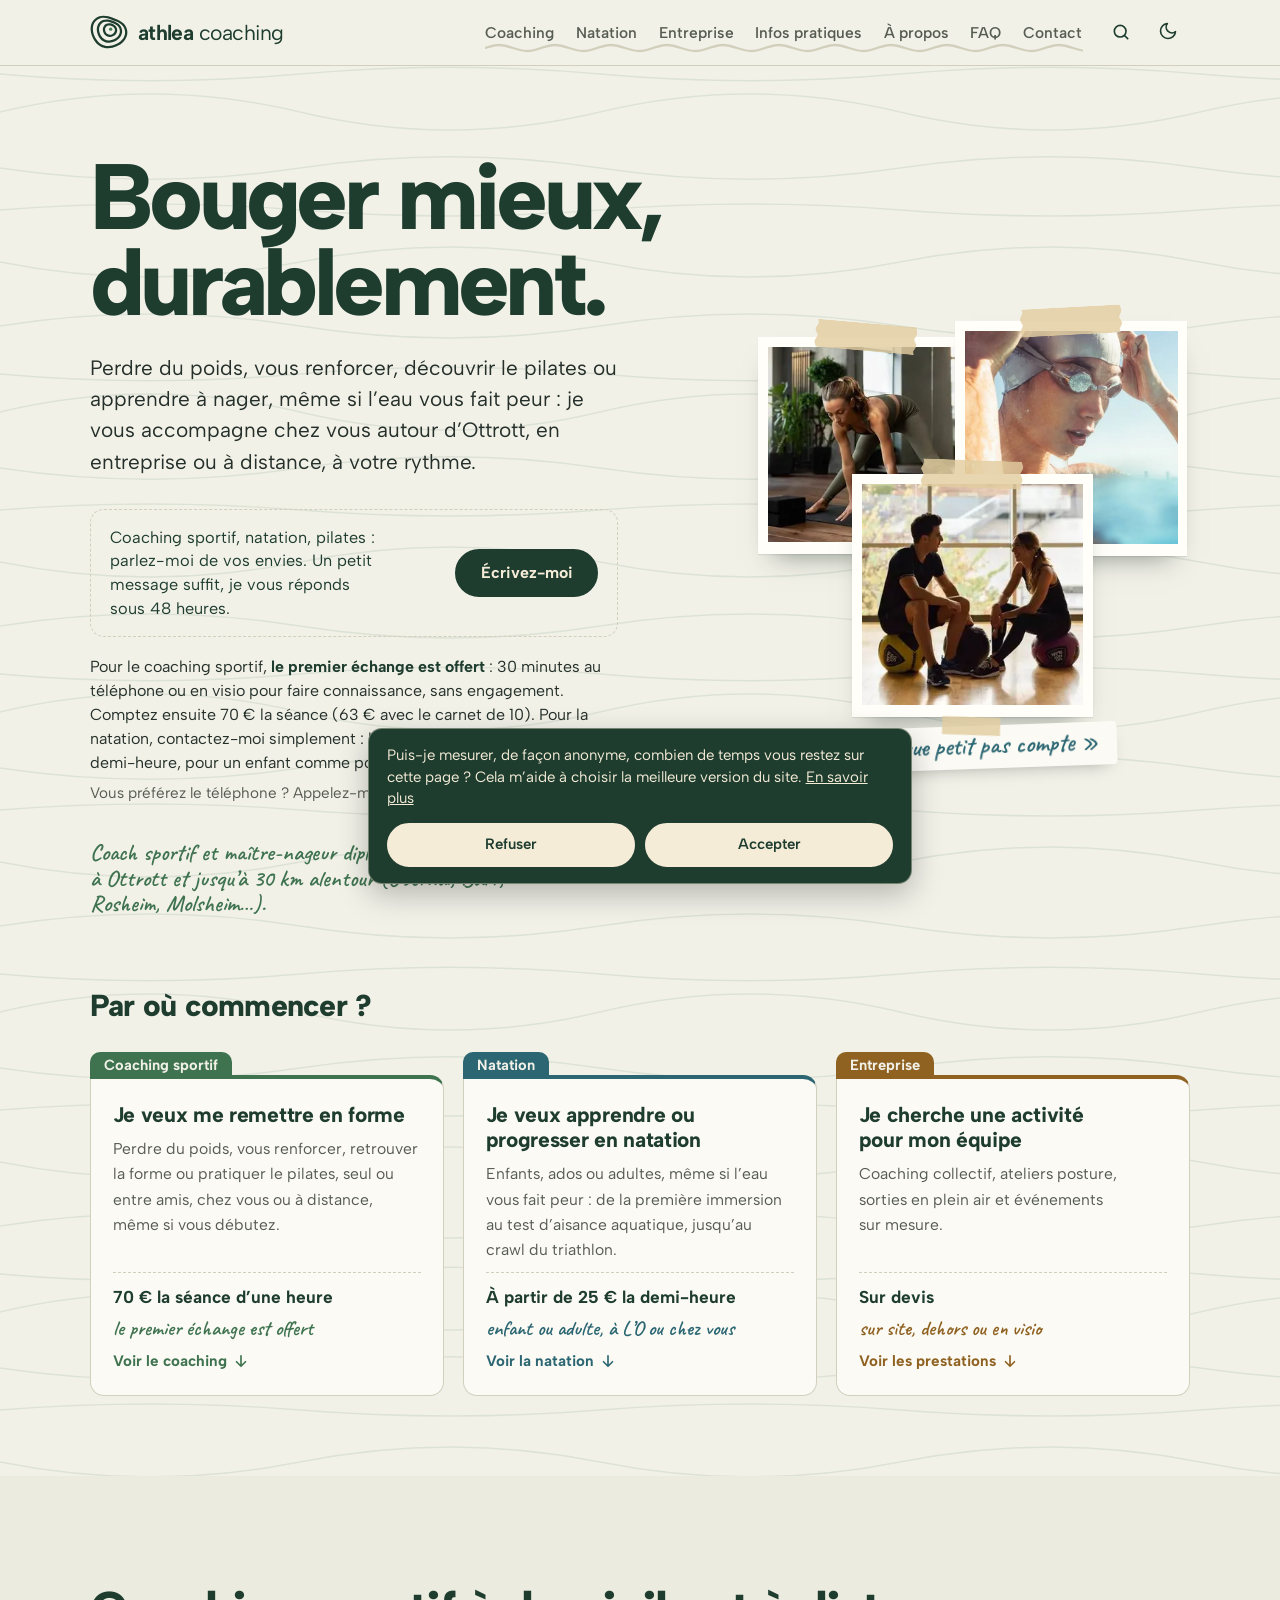
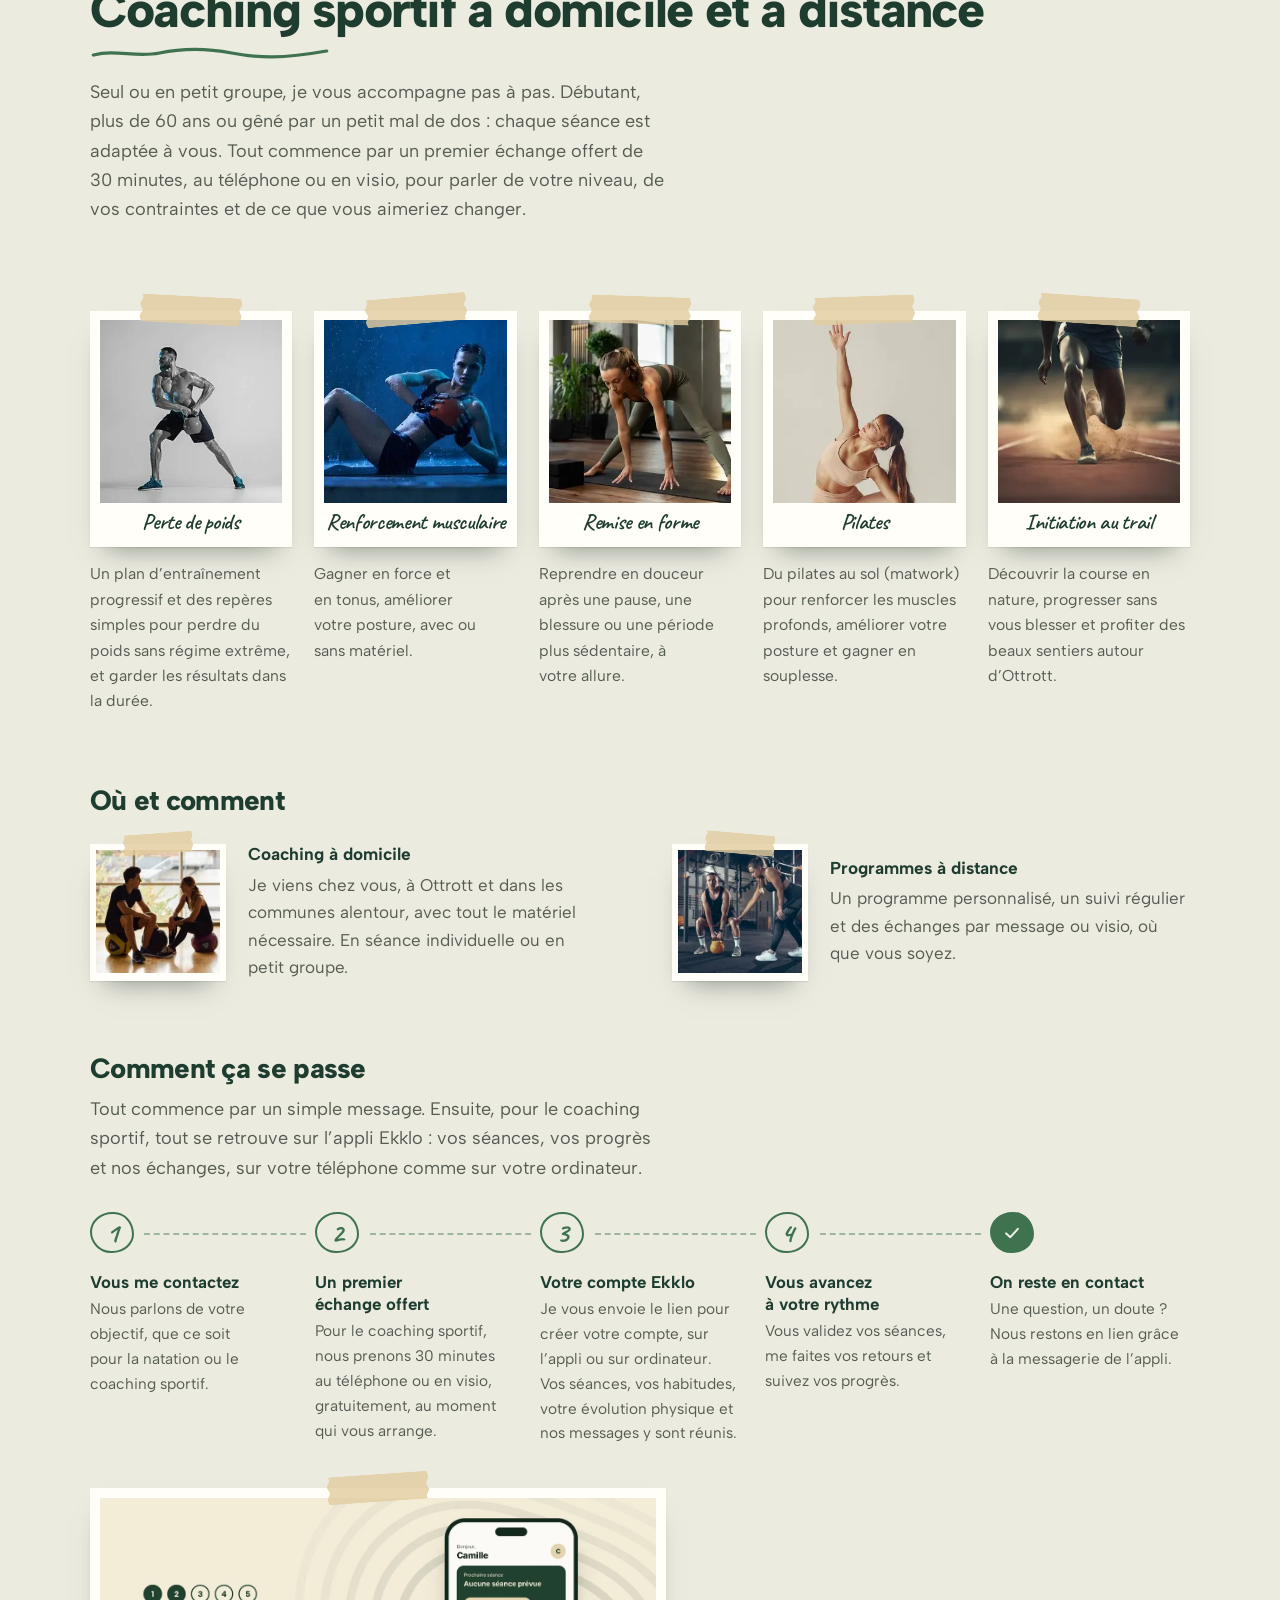
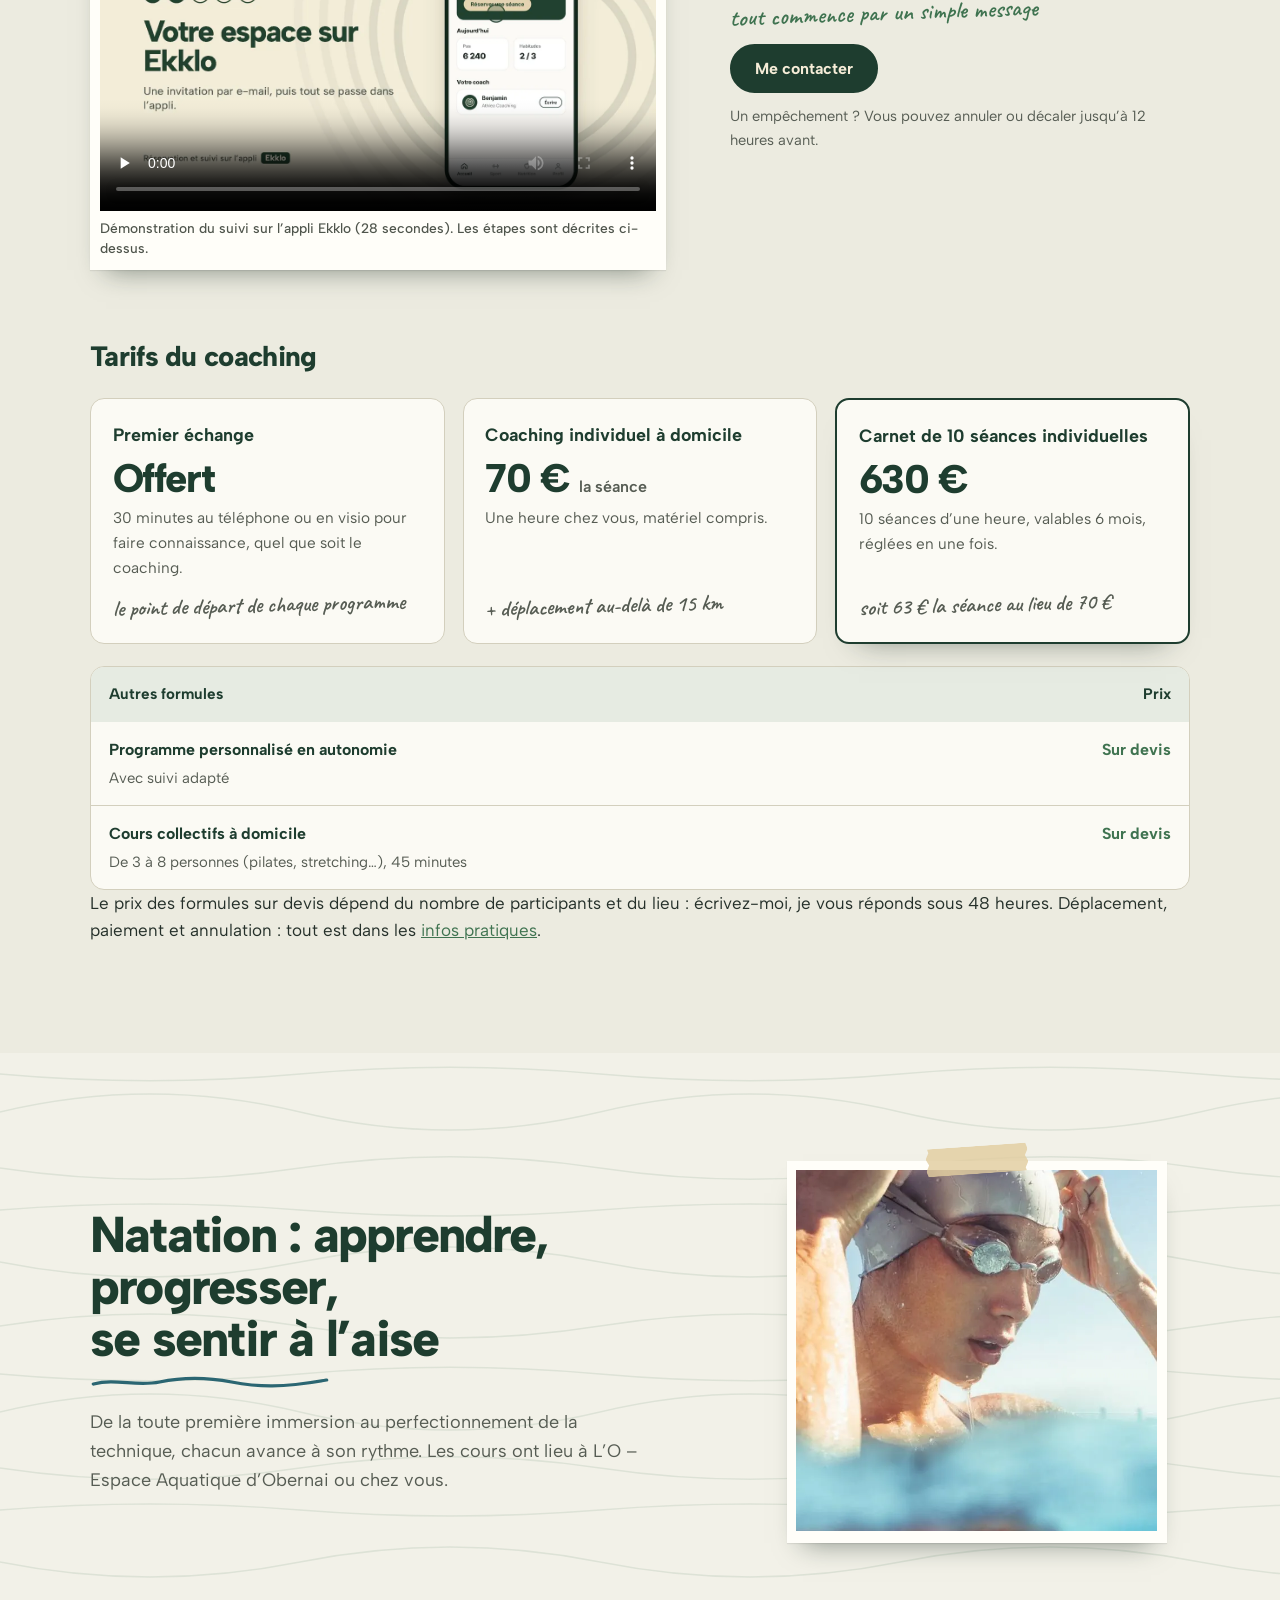
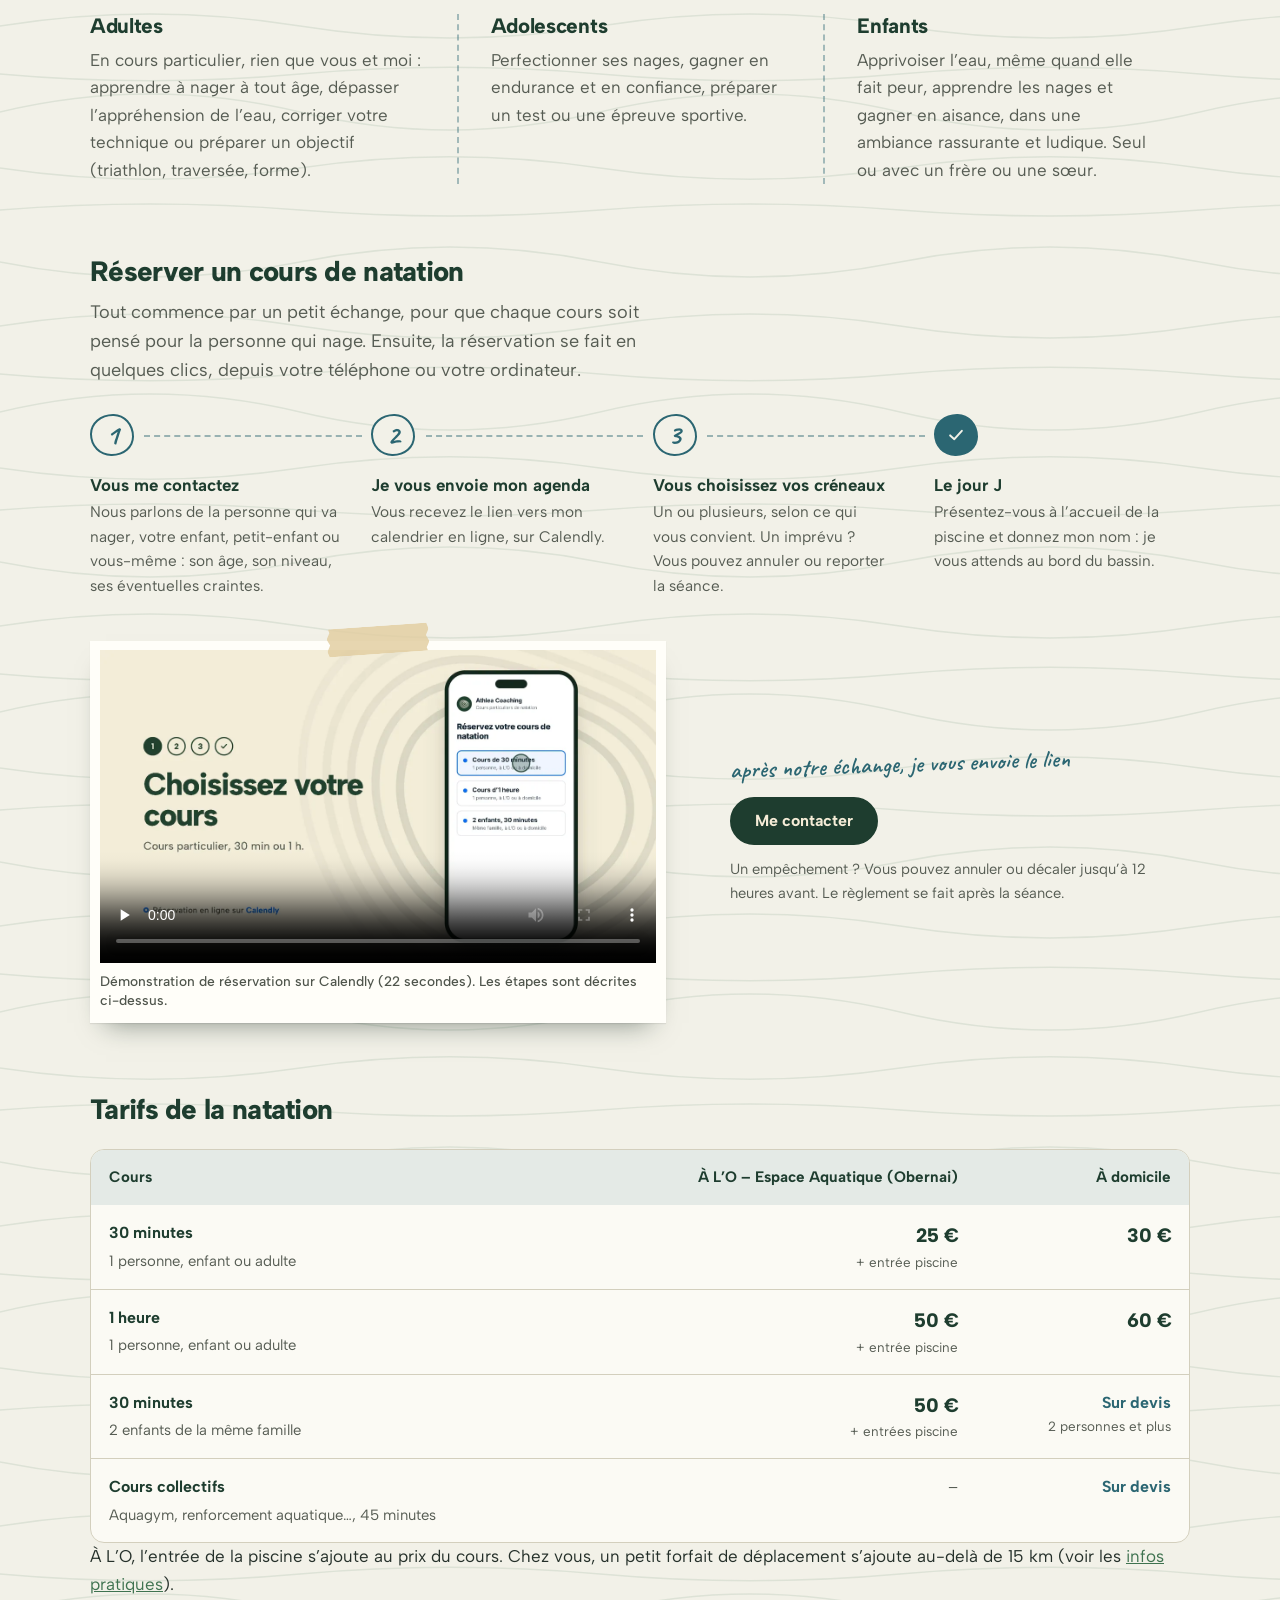
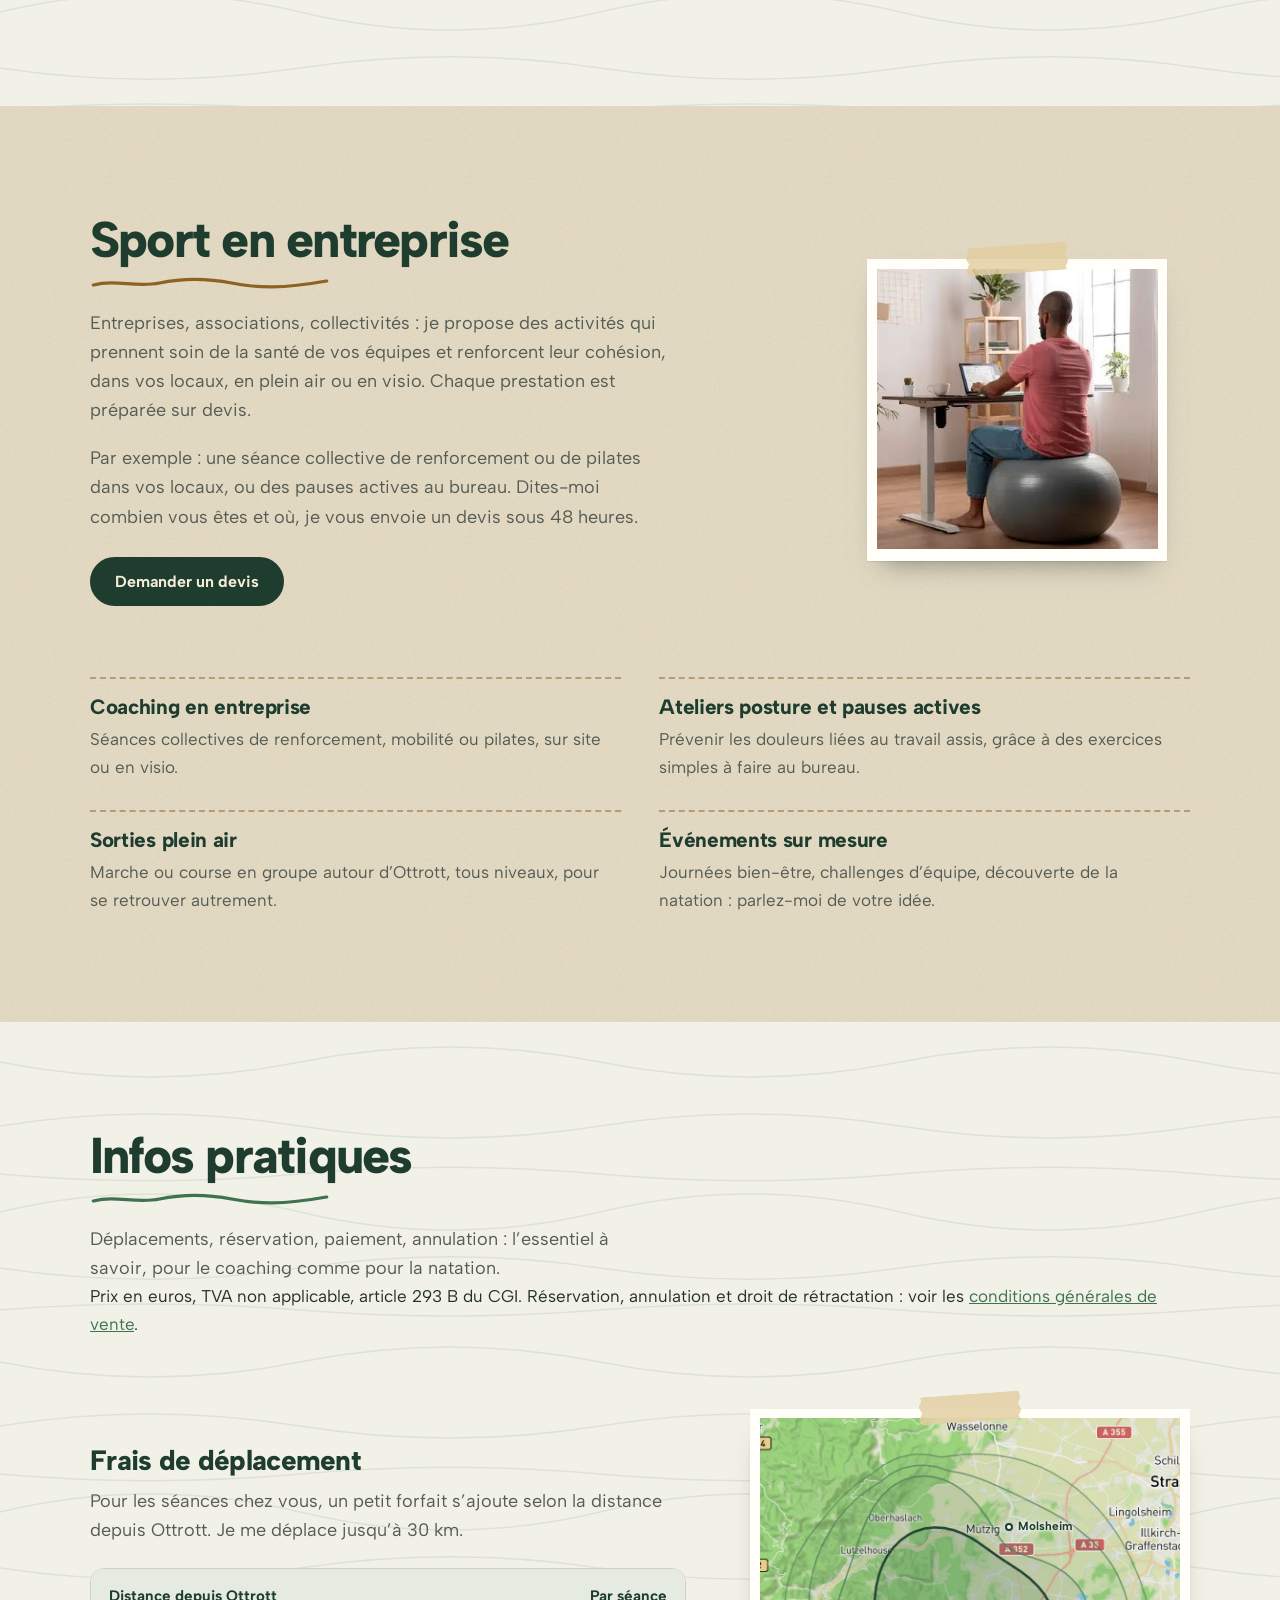
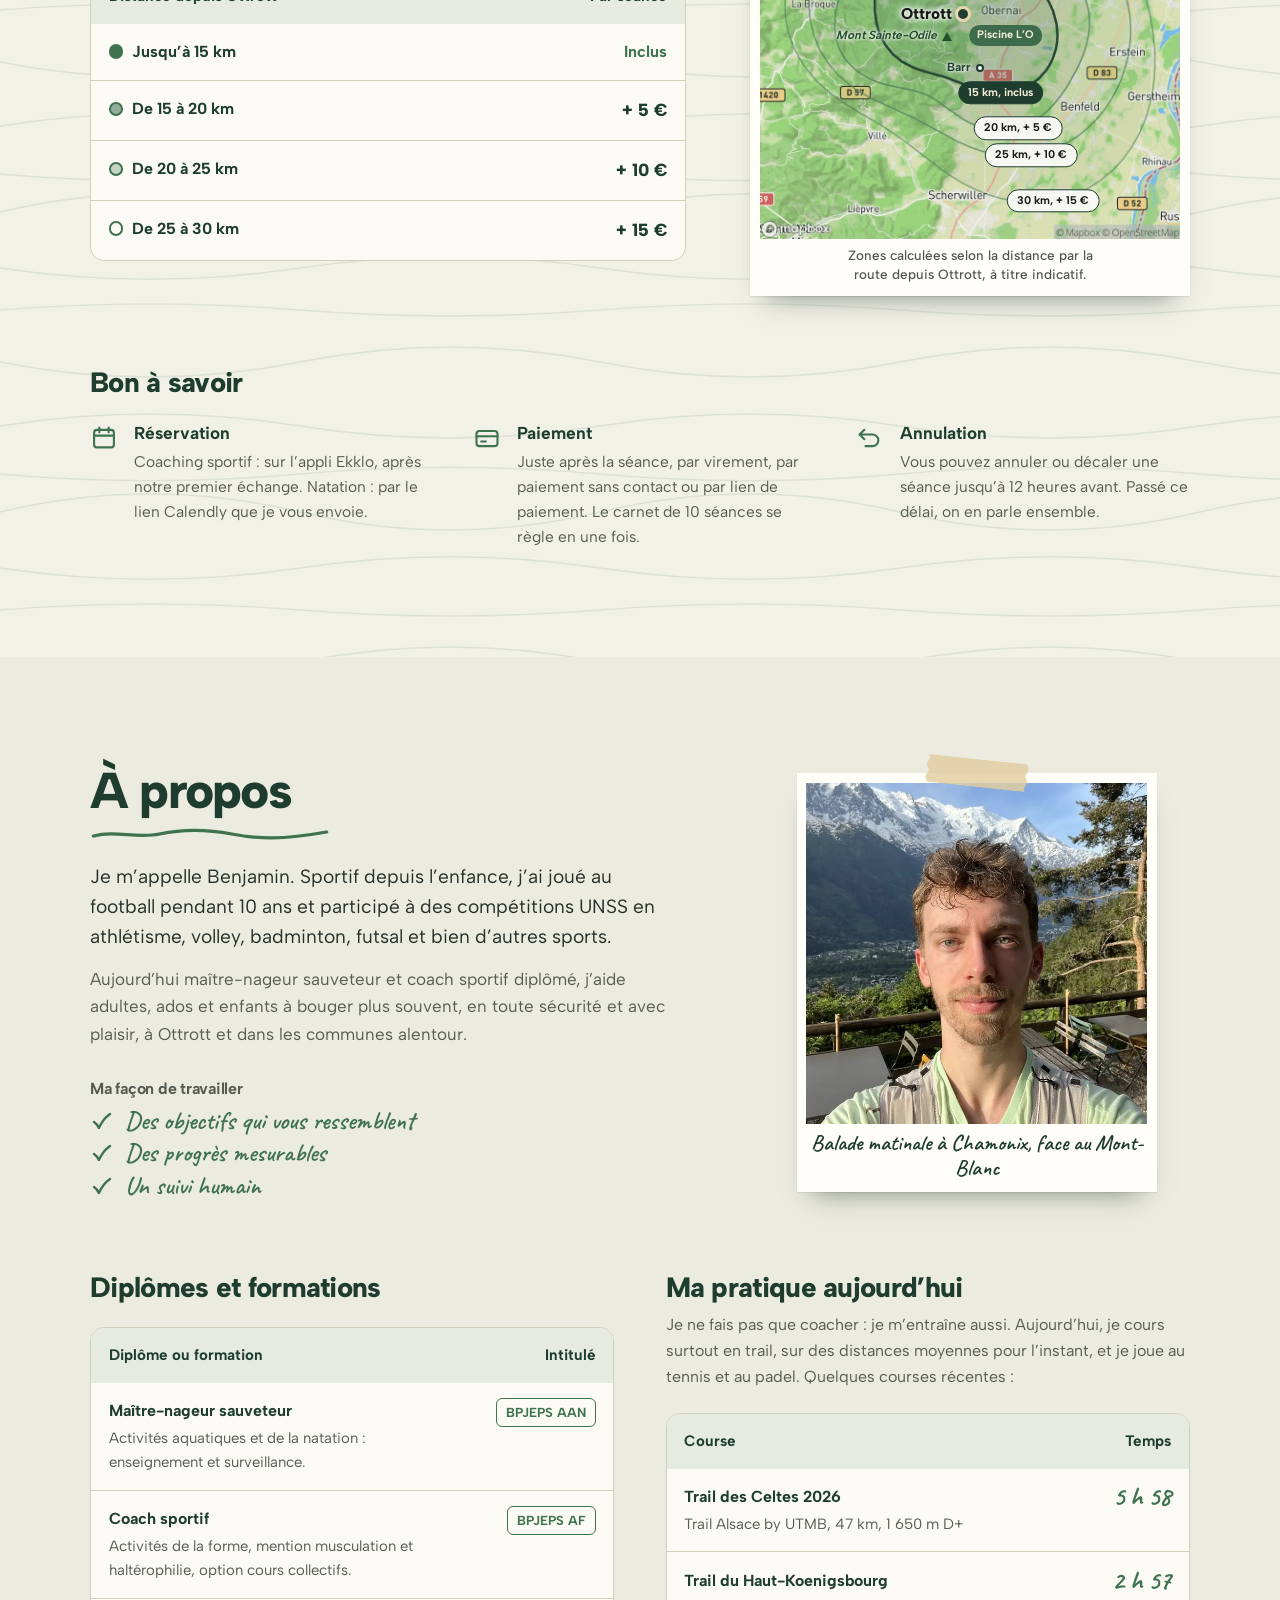
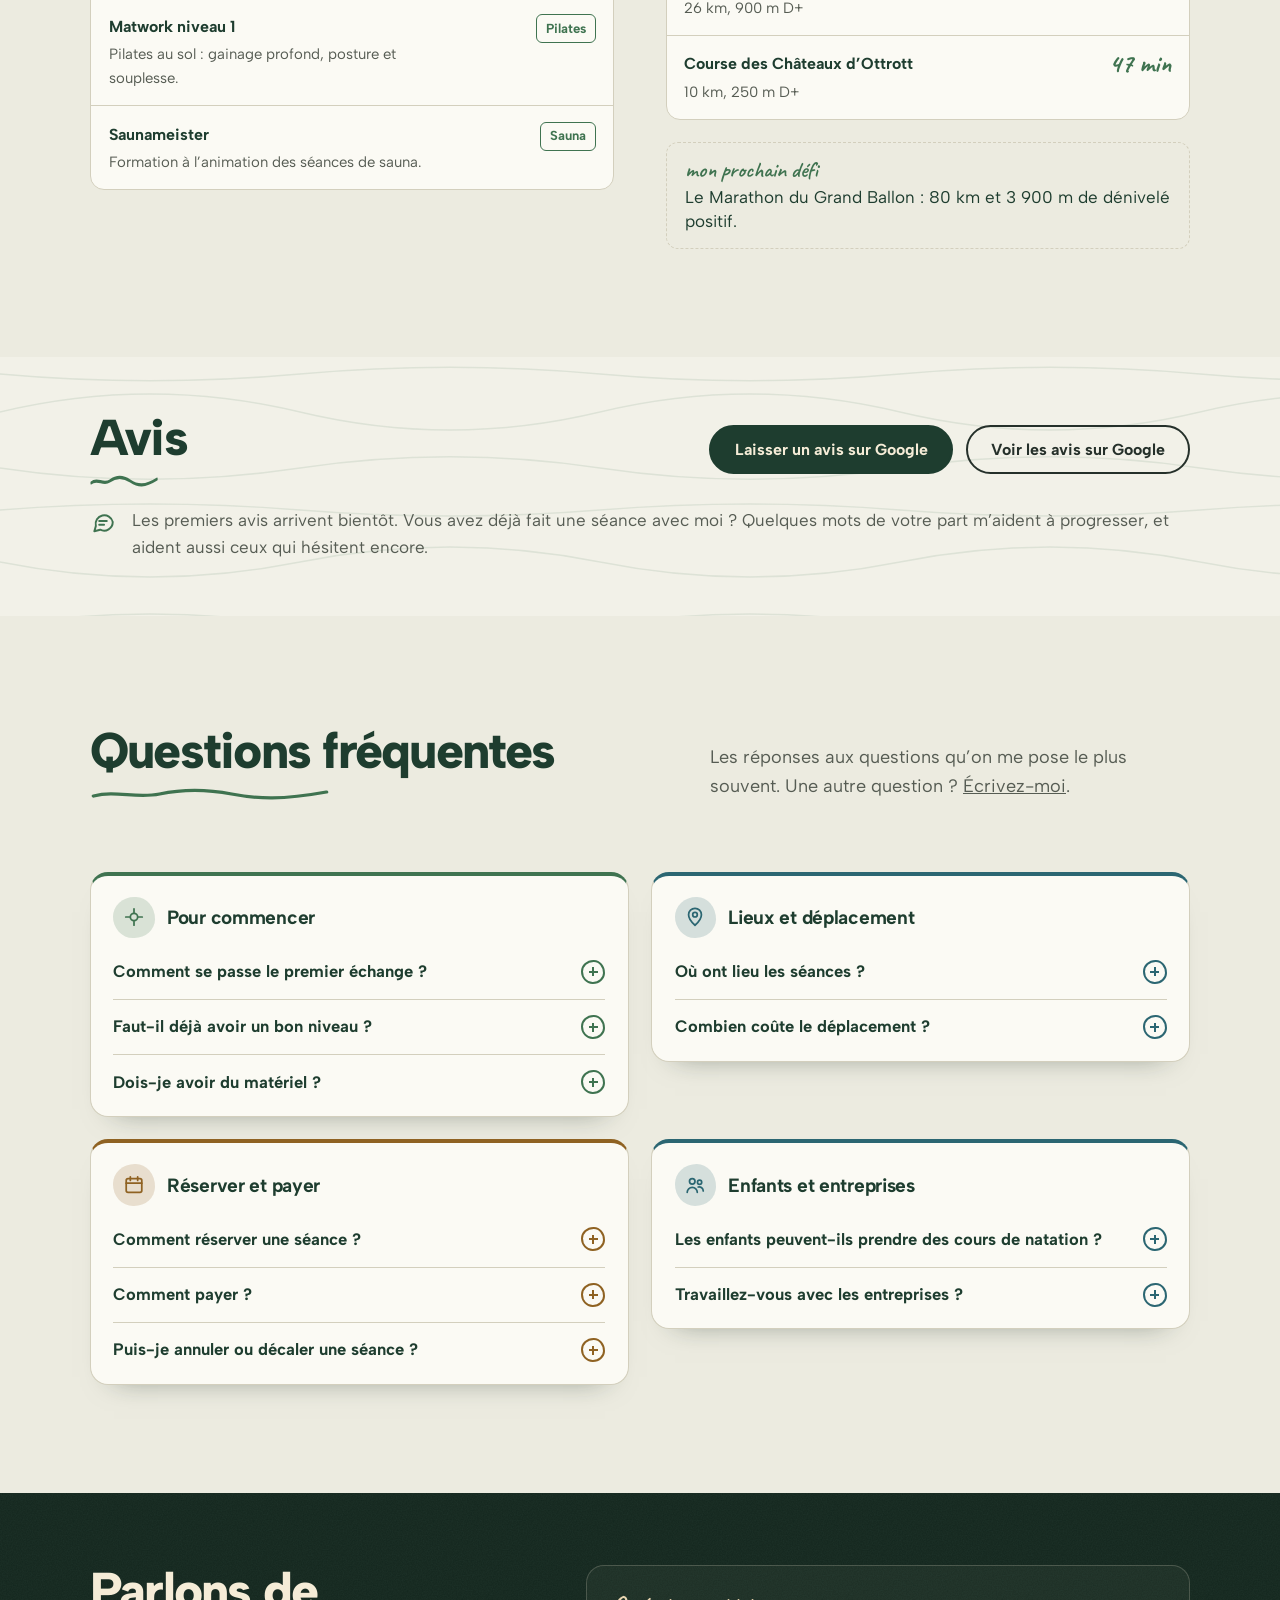
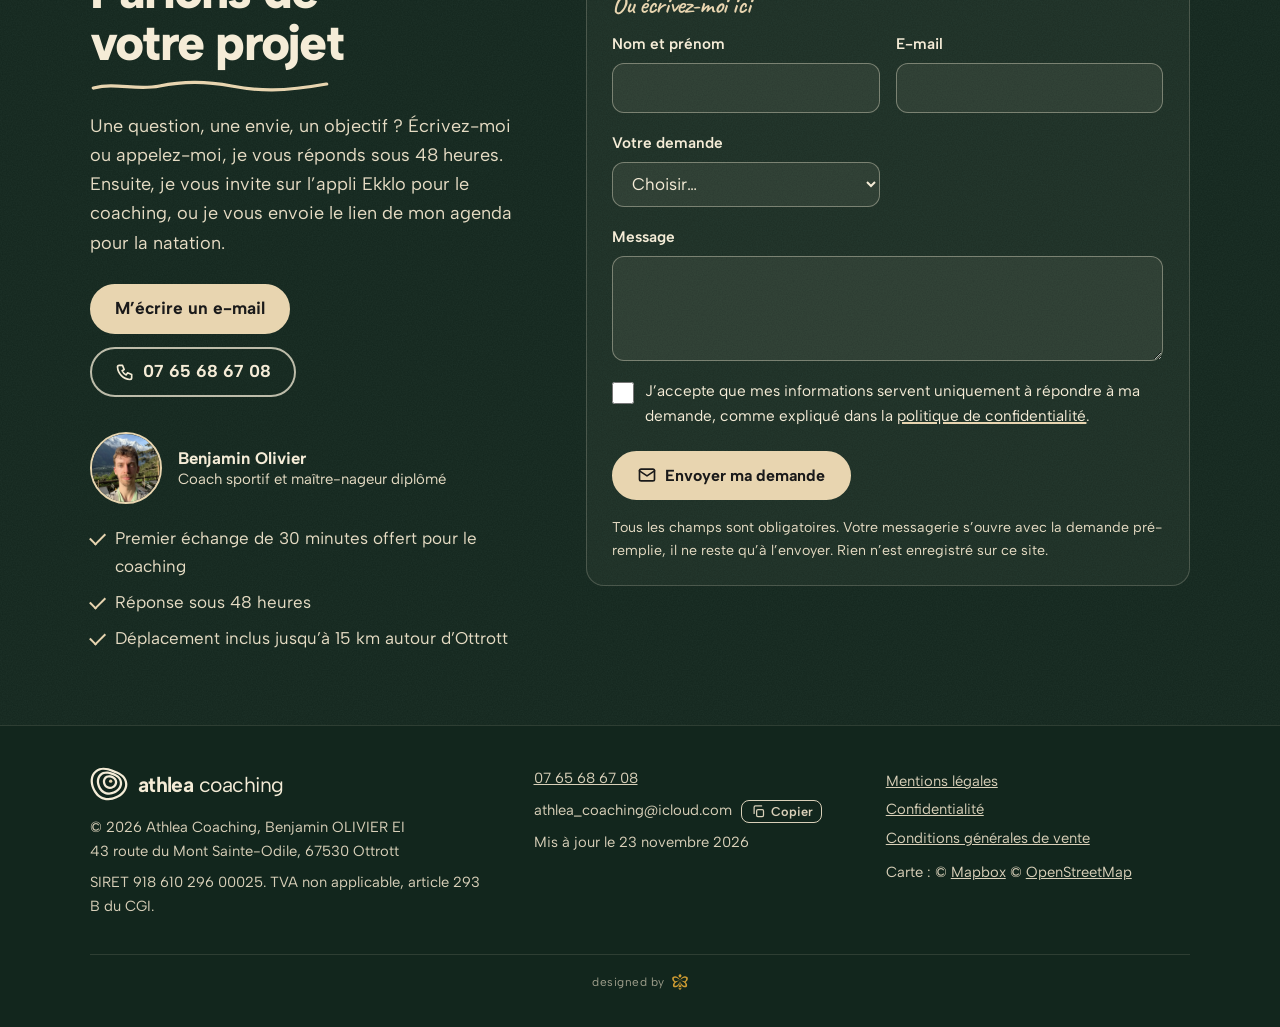
==== commit 02eff7a0: "Test A/B V35 / V-test-2 avec mesure du temps passé (stats.html), médiateur CM2C, V-test-2 : coaching" ====
--- a/index.html
+++ b/index.html
@@ -23,7 +23,9 @@
 <link rel="sitemap" type="application/xml" href="/sitemap.xml">
 <link rel="preload" href="fonts/albert-sans.woff" as="font" type="font/woff" crossorigin>
 <link rel="stylesheet" href="css/site.css">
+<script>(function(){try{if(location.hash||/bot|crawl|spider|lighthouse|headless/i.test(navigator.userAgent)||document.referrer.indexOf(location.origin)===0)return;var v=localStorage.getItem("athlea-ab");if(!v){v=Math.random()<.5?"a":"b";localStorage.setItem("athlea-ab",v)}if(v==="b")location.replace("nouvelle-version.html"+location.search)}catch(e){}})();</script>
 <script>(function(){var h=document.documentElement;try{var t=localStorage.getItem("athlea-theme");if(t==="dark"||t==="light")h.dataset.theme=t}catch(e){}if(!matchMedia("(prefers-reduced-motion:reduce)").matches)h.classList.add("loading")})();</script>
+<script src="js/ab.js" defer></script>
 </head>
 <body>
 <svg class="defs" aria-hidden="true" focusable="false"><defs><symbol id="mark" viewBox="7.83 21.44 248.37 221.97"><path fill="currentColor" d="M252.2 132C252.93 153.68 243.95 175.11 230.42 191.13C216.89 207.16 199.75 218.31 182.38 226.19C165.01 234.06 146.75 238.97 128 239.4C109.25 239.84 90.2 235.16 74.02 225.5C57.84 215.84 44.78 201.74 34.78 185.82C24.78 169.9 17.18 151.96 13.63 132C10.09 112.04 11.39 89.59 20.93 70.18C30.47 50.77 48.44 35.6 68.71 29.3C88.97 23 110.19 25.25 128 29.97C145.81 34.68 160.97 40.65 177.07 47.01C193.17 53.38 210.95 61.33 225.87 75.49C240.8 89.65 251.46 110.32 252.2 132ZM212.88 82.99C199.27 71.1 183.4 65.06 169.57 60C155.73 54.95 143.19 49.68 128 44.97C112.81 40.25 94.2 37.3 76.21 42.29C58.21 47.28 42.15 60.54 33.92 77.68C25.69 94.82 25.09 114.66 28.63 132C32.18 149.34 39.08 164.67 47.77 178.32C56.46 191.98 67.6 204.16 81.52 212.51C95.43 220.86 111.87 224.84 128 224.4C144.13 223.97 159.77 219.76 174.88 213.2C189.98 206.63 205.21 197.39 217.43 183.63C229.65 169.88 237.93 151.06 237.2 132C236.46 112.94 226.5 94.89 212.88 82.99ZM218.02 126C218.38 140.84 212.84 155.55 204.1 167.05C195.35 178.54 183.86 187.07 171.7 193.03C159.54 198.99 146.39 202.52 133 202.73C119.61 202.94 106.07 199.53 94.5 192.69C82.93 185.85 73.45 175.87 66.45 164.42C59.44 152.98 54.58 139.99 52.83 126C51.08 112.01 52.83 96.79 59.61 83.63C66.39 70.46 78.29 59.95 91.87 54.77C105.46 49.59 120.07 49.59 133 51.92C145.93 54.25 157.54 58.3 169.08 63.51C180.61 68.73 192.41 75.68 201.85 86.25C211.29 96.82 217.66 111.16 218.02 126ZM188.86 93.75C180.73 85.44 170.84 80.41 161.58 76.5C152.31 72.6 143.31 69.25 133 66.92C122.69 64.59 110.69 63.89 99.37 67.76C88.05 71.63 78.07 80.23 72.6 91.13C67.13 102.03 66.08 114.63 67.83 126C69.58 137.37 73.74 147.75 79.44 156.92C85.13 166.1 92.69 174.17 102 179.7C111.3 185.23 122.23 187.94 133 187.73C143.77 187.52 154.31 184.69 164.2 180.04C174.09 175.39 183.67 168.77 191.11 159.55C198.54 150.32 203.38 138.22 203.02 126C202.66 113.78 196.99 102.06 188.86 93.75ZM186 120C186.12 128.38 183.36 136.71 178.73 143.51C174.1 150.32 167.76 155.67 160.73 159.38C153.71 163.08 145.9 165.17 138 165.24C130.1 165.32 122.16 163.26 115.33 159.26C108.5 155.27 102.83 149.43 98.78 142.64C94.73 135.85 92.19 128.1 91.61 120C91.03 111.9 92.53 103.4 96.51 96.04C100.48 88.68 106.96 82.67 114.46 79.23C121.96 75.78 130.26 74.86 138 75.64C145.74 76.41 153.04 78.68 159.86 82.14C166.68 85.59 173.12 90.42 177.98 96.92C182.84 103.41 185.88 111.62 186 120ZM164.99 104.42C161.44 100.19 156.91 97.27 152.36 95.13C147.81 92.98 143.12 91.41 138 90.64C132.88 89.86 127.19 90.08 121.96 92.22C116.73 94.35 112.16 98.45 109.5 103.54C106.83 108.64 106.03 114.52 106.61 120C107.19 125.48 109.03 130.62 111.77 135.14C114.52 139.66 118.27 143.59 122.83 146.27C127.39 148.96 132.72 150.32 138 150.24C143.28 150.17 148.48 148.78 153.23 146.39C157.99 143.99 162.42 140.55 165.74 136.01C169.06 131.48 171.12 125.76 171 120C170.88 114.24 168.54 108.65 164.99 104.42Z"/><circle style="fill:var(--markdot,#e8d5b0)" cx="143.0" cy="114.0" r="11.0"/></symbol></defs></svg>
@@ -313,18 +315,18 @@
 </div></section></main>
 
 <section data-view id="mentions-legales" data-title="Mentions légales" hidden><div class="wrap art"><a class="back" href="#top">← Retour à l’accueil</a><h2 class="ptitle">Mentions légales</h2>
-<p class="meta">Dernière mise à jour : 11 novembre 2026</p>
+<p class="meta">Dernière mise à jour : 27 novembre 2026</p>
 <h3>Éditeur du site</h3><p>Benjamin OLIVIER, entrepreneur individuel (EI), nom commercial Athlea Coaching<br>SIRET : 918 610 296 00025<br>Adresse professionnelle : 43 route du Mont Sainte-Odile, 67530 Ottrott<br>E-mail : athlea_coaching@icloud.com <button class="copy" type="button" data-copy="athlea_coaching@icloud.com" aria-label="Copier l’adresse e-mail"><svg viewBox="0 0 24 24" width="20" height="20" fill="none" stroke="currentColor" stroke-width="2" stroke-linecap="round" stroke-linejoin="round" aria-hidden="true"><rect x="9" y="9" width="11" height="11" rx="2"/><path d="M5 15V5a2 2 0 0 1 2-2h10"/></svg><span>Copier</span></button><br>Téléphone : <a href="tel:+33765686708">07 65 68 67 08</a></p>
 <h3>Directeur de la publication</h3><p>Benjamin OLIVIER</p>
 <h3>Hébergement</h3><p>GitHub Pages, service fourni par GitHub, Inc., 88 Colin P. Kelly Jr. Street, San Francisco, CA 94107, États-Unis.</p>
 <h3>Activité réglementée</h3><p>Éducateur sportif (article L212-1 du Code du sport), titulaire du BPJEPS Activités aquatiques et de la natation (maître-nageur sauveteur) et du BPJEPS Activités de la forme, mention musculation et haltérophilie, option cours collectifs.<br>Carte professionnelle d’éducateur sportif n° 04122ED0028<br>Assurance responsabilité civile professionnelle : SMACL Assurances (141 avenue Salvador-Allende, 79031 Niort Cedex 9), contrat groupe souscrit par la FNMNS, sociétaire n° 103913 Z.</p>
 <h3>TVA</h3><p>TVA non applicable, article 293 B du CGI.</p>
-<h3>Médiation de la consommation</h3><p>En cas de litige, vous pouvez recourir gratuitement au médiateur de la consommation : <mark class="todo">[À compléter après adhésion : nom, adresse et site internet du médiateur]</mark>. Détails dans les <a href="#cgv">conditions générales de vente</a>.</p>
+<h3>Médiation de la consommation</h3><p>En cas de litige, vous pouvez recourir gratuitement au médiateur de la consommation : CM2C, Centre de la Médiation de la Consommation de Conciliateurs de Justice, 49 rue de Ponthieu, 75008 Paris, <a href="https://www.cm2c.net" target="_blank" rel="noopener noreferrer">www.cm2c.net</a>. Détails dans les <a href="#cgv">conditions générales de vente</a>.</p>
 <h3>Propriété intellectuelle et crédits</h3><p>Les textes et contenus de ce site sont protégés. Toute reproduction sans autorisation écrite est interdite.<br>Fond de carte © Mapbox © contributeurs OpenStreetMap.<br>Photos : Freepik (freepik.com) et Canva ; portrait du coach : photo personnelle.<br>Polices : Albert Sans et Caveat, licence SIL Open Font License.</p>
-<h3>Données personnelles et cookies</h3><p>Ce site ne contient aucun outil de mesure d’audience ni traceur publicitaire. Son hébergeur, GitHub Pages, peut enregistrer des données techniques de connexion nécessaires au fonctionnement et à la sécurité du service. Le traitement de vos données est décrit dans la <a href="#confidentialite">politique de confidentialité</a>.</p><h3>Accessibilité</h3><p>Ce site est conçu pour être utilisable par tous : contrastes suffisants, texte alternatif sur les images, navigation complète au clavier, libellés sur chaque champ et respect du réglage « réduire les animations ». Si un élément vous pose problème, écrivez à athlea_coaching@icloud.com : je vous répondrai et vous transmettrai l’information sous une autre forme.</p><h3>Responsabilité</h3><p>Les informations et conseils publiés sur ce site sont d’ordre général et ne remplacent ni un avis médical ni un accompagnement personnalisé.</p></div></section>
+<h3>Données personnelles et cookies</h3><p>Ce site ne contient aucun traceur publicitaire. Avec votre accord seulement, il mesure de façon anonyme le temps passé sur la page. Son hébergeur, GitHub Pages, peut enregistrer des données techniques de connexion nécessaires au fonctionnement et à la sécurité du service. Le traitement de vos données est décrit dans la <a href="#confidentialite">politique de confidentialité</a>.</p><h3>Accessibilité</h3><p>Ce site est conçu pour être utilisable par tous : contrastes suffisants, texte alternatif sur les images, navigation complète au clavier, libellés sur chaque champ et respect du réglage « réduire les animations ». Si un élément vous pose problème, écrivez à athlea_coaching@icloud.com : je vous répondrai et vous transmettrai l’information sous une autre forme.</p><h3>Responsabilité</h3><p>Les informations et conseils publiés sur ce site sont d’ordre général et ne remplacent ni un avis médical ni un accompagnement personnalisé.</p></div></section>
 
 <section data-view id="confidentialite" data-title="Politique de confidentialité" hidden><div class="wrap art"><a class="back" href="#top">← Retour à l’accueil</a><h2 class="ptitle">Politique de confidentialité</h2>
-<p class="meta">Dernière mise à jour : 23 novembre 2026</p>
+<p class="meta">Dernière mise à jour : 27 novembre 2026</p>
 <p>Cette page explique quelles informations je reçois quand vous me contactez, pourquoi, combien de temps je les garde et comment exercer vos droits (règlement européen RGPD et loi Informatique et Libertés).</p>
 <h3>Qui est responsable de vos données ?</h3><p>Benjamin OLIVIER, entrepreneur individuel (Athlea Coaching), 43 route du Mont Sainte-Odile, 67530 Ottrott. Contact : athlea_coaching@icloud.com ou <a href="tel:+33765686708">07 65 68 67 08</a>.</p>
 <h3>Quelles données, et pourquoi ?</h3>
@@ -337,7 +339,7 @@
 <p>Je ne demande que les informations utiles. Aucune donnée n’est vendue, louée ni utilisée à des fins publicitaires.</p>
 <h3>Combien de temps ?</h3><ul class="dlist"><li><strong>Demande sans suite</strong> : 3 ans après notre dernier échange, puis suppression.</li><li><strong>Client</strong> : pendant l’accompagnement, puis 3 ans après la dernière séance.</li><li><strong>Informations de santé</strong> : supprimées à la fin de l’accompagnement.</li><li><strong>Factures</strong> : 10 ans, durée imposée par le Code de commerce.</li></ul>
 <h3>Qui y a accès ?</h3><p>Moi seul. Pour fonctionner, j’utilise quelques services qui stockent ces informations pour mon compte :</p><ul class="dlist"><li><strong>Apple iCloud Mail</strong> : réception de vos e-mails.</li><li><strong>Calendly</strong> : prise de rendez-vous. Calendly est une société américaine ; les transferts vers les États-Unis sont encadrés par le cadre de protection des données UE–États-Unis.</li><li><strong>Ekklo</strong> : réservation et suivi des coachings sportifs (programmes, séances, messages, bilans).</li><li><strong>Web3Forms</strong> : transmission des messages du formulaire de contact vers ma boîte e-mail.</li><li><strong>GitHub Pages</strong> (GitHub, Inc.) : hébergement du site. Comme tout hébergeur, GitHub peut enregistrer des données techniques de connexion (adresse IP, type de navigateur) pour fournir le service et le sécuriser, selon sa <a href="https://docs.github.com/fr/site-policy/privacy-policies/github-general-privacy-statement" target="_blank" rel="noopener noreferrer">politique de confidentialité</a>.</li></ul>
-<h3>Cookies et stockage dans votre navigateur</h3><p>Je n’utilise <strong>aucun cookie publicitaire</strong>, aucun outil de mesure d’audience ni aucun pixel, et la page ne charge aucun service extérieur (les polices et la carte sont intégrées). Seul l’envoi du formulaire de contact passe par Web3Forms. Aucun cookie n’est déposé par ce site. L’hébergeur, GitHub Pages, peut enregistrer des données techniques de connexion pour le fonctionnement et la sécurité du service.</p><p>Pour votre confort, il enregistre seulement sur votre appareil :</p><ul class="dlist"><li><code>athlea-theme</code> : votre choix de thème clair ou sombre, si vous l’avez changé ;</li><li><code>athlea-utm</code> : le temps de votre visite seulement, la campagne d’où vous venez, ajoutée à votre e-mail si vous me contactez.</li></ul><p>Ces informations ne quittent pas votre appareil. Vous pouvez les effacer à tout moment :</p><p><button class="btn alt small" type="button" id="clearstore">Effacer les préférences enregistrées</button></p>
+<h3>Cookies et stockage dans votre navigateur</h3><p>Je n’utilise <strong>aucun cookie publicitaire</strong>, ni aucun pixel. Les polices et la carte sont intégrées ; l’envoi du formulaire de contact passe par Web3Forms. Aucun cookie n’est déposé par ce site.</p><p><strong>Mesure du temps passé (avec votre accord)</strong> : je teste deux versions du site, attribuées au hasard. Si vous l’acceptez dans le bandeau, la page envoie au compteur Abacus (abacus.jasoncameron.dev) la version vue et une tranche de durée (moins de 10 secondes, 10 à 30 secondes…). Seul un total par tranche augmente : rien ne vous identifie et aucun profil n’est créé. Comme tout serveur web, ce compteur reçoit techniquement l’adresse IP de la connexion. Sans votre accord, rien n’est envoyé. L’hébergeur, GitHub Pages, peut enregistrer des données techniques de connexion pour le fonctionnement et la sécurité du service.</p><p>Pour votre confort, il enregistre seulement sur votre appareil :</p><ul class="dlist"><li><code>athlea-theme</code> : votre choix de thème clair ou sombre, si vous l’avez changé ;</li><li><code>athlea-ab</code> : la version du site tirée au hasard pour vous, pour que vous retrouviez la même ;</li><li><code>athlea-mesure</code> : votre réponse au bandeau de mesure du temps passé ;</li><li><code>athlea-utm</code> : le temps de votre visite seulement, la campagne d’où vous venez, ajoutée à votre e-mail si vous me contactez.</li></ul><p>Ces informations ne quittent pas votre appareil. Vous pouvez les effacer à tout moment :</p><p><button class="btn alt small" type="button" id="clearstore">Effacer les préférences enregistrées</button></p>
 <h3>Vos droits</h3><p>Vous pouvez accéder à vos données, les faire rectifier ou supprimer, en limiter l’utilisation, vous opposer à leur traitement, les récupérer dans un format lisible, et retirer votre accord à tout moment pour les informations de santé. Écrivez à athlea_coaching@icloud.com : je réponds sous un mois au plus. Si vous estimez que vos droits ne sont pas respectés, vous pouvez saisir la CNIL (<a href="https://www.cnil.fr/fr/plaintes" target="_blank" rel="noopener noreferrer">cnil.fr</a>).</p>
 <h3>Sécurité</h3><p>Ce site ne propose pas de compte client et n’enregistre aucune donnée : le formulaire transmet votre message à ma boîte e-mail par Web3Forms, ou ouvre votre messagerie si l’envoi direct n’est pas possible. Les échanges passent par des services à connexion chiffrée (site en HTTPS, iCloud Mail, Calendly). Les comptes iCloud et Calendly utilisés pour l’activité sont protégés par la double authentification.</p>
 </div></section>
@@ -354,7 +356,7 @@
 <h3>8. Santé et sécurité</h3><p>Vous vous engagez à me signaler, avant et pendant l’accompagnement, tout problème de santé, blessure ou traitement pouvant avoir une incidence sur la pratique. En cas de doute, un avis médical est recommandé avant de reprendre une activité physique. J’adapte ou j’interromps une séance si votre sécurité l’exige.</p>
 <h3>9. Responsabilité et assurance</h3><p>Je suis assuré en responsabilité civile professionnelle auprès de SMACL Assurances (141 avenue Salvador-Allende, 79031 Niort Cedex 9), contrat groupe souscrit par la FNMNS, sociétaire n° 103913 Z. Ma responsabilité ne peut être engagée en cas de non-respect des consignes données pendant les séances ou d’informations de santé non communiquées.</p>
 <h3>10. Garanties</h3><p>Les prestations sont des services : je m’engage à les réaliser avec soin, conformément à leur description. Aucun bien n’étant vendu, les garanties légales de conformité et des vices cachés applicables aux biens ne s’appliquent pas.</p>
-<h3>11. Réclamations et médiation</h3><p>Pour toute réclamation, écrivez d’abord à athlea_coaching@icloud.com. Si aucune solution n’est trouvée, vous pouvez saisir gratuitement le médiateur de la consommation dont je relève : <mark class="todo">[À compléter après adhésion : nom, adresse postale et site du médiateur]</mark>. Il doit être saisi dans un délai d’un an à compter de votre réclamation écrite.</p>
+<h3>11. Réclamations et médiation</h3><p>Pour toute réclamation, écrivez d’abord à athlea_coaching@icloud.com. Si aucune solution n’est trouvée, vous pouvez saisir gratuitement le médiateur de la consommation dont je relève : CM2C, Centre de la Médiation de la Consommation de Conciliateurs de Justice, 49 rue de Ponthieu, 75008 Paris, <a href="https://www.cm2c.net" target="_blank" rel="noopener noreferrer">www.cm2c.net</a>. Il doit être saisi dans un délai d’un an à compter de votre réclamation écrite.</p>
 <h3>12. Données personnelles</h3><p>Voir la <a href="#confidentialite">politique de confidentialité</a>.</p>
 <h3>13. Droit applicable</h3><p>Ces conditions sont soumises au droit français. En cas de litige, et après tentative de solution amiable, le tribunal compétent est déterminé selon les règles de droit commun.</p>
 </div></section>
@@ -366,7 +368,7 @@
 <div><a class="logo" href="#top" aria-label="Athlea Coaching, retour en haut de page"><svg class="mark" aria-hidden="true"><use href="#mark"/></svg><span class="lw"><b>athlea</b> coaching</span></a><p>© 2026 Athlea Coaching, Benjamin OLIVIER EI<br>43 route du Mont Sainte-Odile, 67530 Ottrott</p><p>SIRET 918 610 296 00025. TVA non applicable, article 293 B du CGI.</p></div>
 <div><p><a href="tel:+33765686708">07 65 68 67 08</a></p><p class="fmail">athlea_coaching@icloud.com <button class="copy" type="button" data-copy="athlea_coaching@icloud.com" aria-label="Copier l’adresse e-mail"><svg viewBox="0 0 24 24" width="20" height="20" fill="none" stroke="currentColor" stroke-width="2" stroke-linecap="round" stroke-linejoin="round" aria-hidden="true"><rect x="9" y="9" width="11" height="11" rx="2"/><path d="M5 15V5a2 2 0 0 1 2-2h10"/></svg><span>Copier</span></button></p><p class="upd">Mis à jour le <time datetime="2026-11-23">23 novembre 2026</time></p></div>
 <div><p class="legal"><a href="#mentions-legales">Mentions légales</a><a href="#confidentialite">Confidentialité</a><a href="#cgv">Conditions générales de vente</a></p><p class="credits">Carte : © <a href="https://www.mapbox.com/about/maps/" target="_blank" rel="noopener noreferrer">Mapbox</a> © <a href="https://www.openstreetmap.org/copyright" target="_blank" rel="noopener noreferrer">OpenStreetMap</a></p></div>
-<p class="bydesign"><span>designed by</span><svg class="dmark" viewBox="0 0 256 256" width="16" height="16" role="img" aria-label="logo du créateur du site"><path fill="#D19D33" fill-rule="evenodd" d="M52.5 213.8 C57.7 213.6 62.5 212.7 67.2 211.1 C69.2 210.5 70 210.2 73.1 208.8 C75.4 207.9 79.5 205.7 82 204.2 C82.5 203.8 83.2 203.4 83.6 203.1 C86.7 201.3 92.3 196.8 96.7 192.4 C100.9 188.2 103.7 184.8 107.8 178.9 C109.3 176.8 109.7 176.1 110.1 175.5 C113.2 170 114.4 167.9 115.5 165.4 C115.7 165.1 115.9 164.5 116.1 164.1 C116.3 163.7 116.4 163.4 116.4 163.3 C116.4 163.3 116.6 162.8 116.9 162.3 C117.4 161.2 117.9 160.1 118.6 158.2 C119.1 156.9 121.2 150.4 121.4 149.4 C121.5 149 121.7 148.3 121.9 147.6 C122.3 146.2 122.6 144.7 122.8 143.6 C122.9 143.1 123.1 142.5 123.1 142.3 C123.2 142.1 123.3 141.6 123.3 141.2 C123.4 140.9 123.5 140.2 123.6 139.7 C123.9 138.3 124.2 136.7 124.3 135.6 C124.3 135 124.4 134.1 124.5 133.5 C124.6 132.9 124.7 131.5 124.8 130.2 C124.9 129 125 127.7 125 127.4 C125.1 126.4 125 120.6 125 119.8 C124.8 118.1 124 118.1 123.4 119.8 C123.3 120.1 122.9 121 122.7 121.7 C122.4 122.4 122 123.2 122 123.5 C121.9 123.8 121.7 124.2 121.6 124.4 C121.3 125.1 120.9 126.1 120.9 126.2 C120.9 126.3 120.8 126.6 120.7 126.9 C120.5 127.2 120 128.6 119.4 130 C118.9 131.4 118.3 132.8 118.2 133.1 C118 133.4 117.7 134.2 117.4 134.9 C116.2 137.7 113.5 143.1 112.2 145.5 C111.8 146.2 111.5 146.8 111.5 146.8 C111.5 146.8 111.2 147.2 111 147.6 C110.7 148.1 110.3 148.7 110.1 149.1 C104.8 158.8 96.3 169 87.7 175.8 C83.6 179.1 74 184.9 72.7 184.9 C72.7 184.9 72.5 185 72.3 185.1 C72.1 185.2 71.7 185.3 71.5 185.4 C71.2 185.5 70.9 185.6 70.9 185.6 C70.8 185.7 70.3 185.9 69.8 186.1 C69.2 186.2 68.5 186.5 68.1 186.6 C66.3 187.3 62.4 188.3 61 188.4 C60.6 188.5 59.9 188.6 59.5 188.7 C58.5 188.9 51.7 188.9 50.4 188.7 C48.1 188.4 46.5 188.1 45.3 187.6 C44.9 187.5 44.3 187.3 43.9 187.2 C43 186.9 42.6 186.6 42.5 186 C42.5 185.8 42.3 185.2 42.1 184.7 C41.5 182.5 41.4 181.8 41.1 178.9 C40.9 176.7 41.2 170.7 41.6 169.1 C41.7 168.8 41.8 168.2 41.9 167.7 C42.2 165.9 43.7 160.9 44.1 160.4 C44.1 160.4 44.2 160.1 44.3 159.8 C44.4 159.6 44.5 159.3 44.6 159.2 C44.6 159.1 44.8 158.8 44.9 158.6 C45.2 157.6 46.4 155.2 47.4 153.5 C53.4 143 61.9 134.5 74.5 126.4 C78 124.1 84 120.8 87.4 119.4 C88.2 119 89.7 118.3 90.7 117.9 C91.7 117.5 92.8 117 93.1 116.9 C93.5 116.7 94.1 116.5 94.6 116.3 C95.1 116.1 95.7 115.9 96 115.8 C96.3 115.7 97.7 115.2 99.2 114.7 C102.1 113.7 103.5 113.3 104.9 112.9 C105.4 112.8 106.7 112.4 107.8 112.2 C108.9 111.9 111.1 111.3 112.6 111 C114.2 110.6 115.6 110.2 115.7 110.1 C116 109.8 116 109.2 115.8 109 C115.1 108.5 95.2 108.5 92.2 109.1 C92 109.1 91 109.2 90 109.3 C88.2 109.5 87.3 109.7 84.2 110.2 C81.7 110.6 78.3 111.2 76.4 111.7 C75.8 111.8 74.8 112 74.1 112.2 C72.8 112.5 70.4 113.1 69.2 113.4 C68.8 113.5 67.6 113.8 66.6 114.1 C65.7 114.3 64.7 114.6 64.3 114.7 C63.5 115 61.5 115.5 58.9 116.1 C57.6 116.5 55 116.2 54.3 115.6 C54.2 115.6 54 115.4 53.7 115.3 C51.1 114.4 46.7 111.4 43.3 108.2 C40.8 105.8 39.4 104.1 37.1 100.6 C35.7 98.5 35.8 98.7 35 97.2 C34.7 96.6 34.2 95.7 34 95.2 C33.7 94.7 33.3 93.9 33.1 93.4 C32.9 93 32.7 92.4 32.6 92.2 C32.3 91.5 30.9 87.1 30.9 86.8 C30.9 86.7 30.8 86.2 30.7 85.8 C30.5 85.2 30.4 84.3 30 82.4 C29.5 79.4 29.6 73.6 30.1 71 C30.7 68.2 30.8 67.7 31.2 67.4 C31.9 67.1 32.5 66.7 33.7 66 C38.5 63 44.6 61.3 52.2 60.7 C57.5 60.3 67.6 61.6 73.4 63.6 C73.8 63.8 74.4 63.9 74.7 64 C75.9 64.4 79.7 65.8 81.1 66.5 C81.5 66.7 82 66.9 82.2 67 C84.2 67.7 92.1 71.8 94.2 73.2 C94.3 73.3 94.7 73.6 95 73.8 C96.6 74.8 97.1 75.1 98.6 76.2 C100.7 77.6 101.2 78 102.5 79 C104.7 80.7 105 81 106 81.9 C106.6 82.3 107.4 83 107.8 83.4 C109.6 84.8 112 87 113.2 88.3 C113.9 89 115.3 90.4 116.2 91.4 C117.2 92.4 118.8 94.1 119.8 95.2 C123.8 99.6 123.5 99.4 123.9 99.3 C124.9 99.2 124.9 98.7 123.5 94.7 C123.3 94.4 123.2 94 123.1 93.8 C123 93.6 122.9 93.3 122.8 93.1 C122.8 93 122.7 92.8 122.7 92.7 C122.6 92.6 122.4 92.2 122.2 91.7 C121.8 90.6 121.7 90.4 120.3 87.5 C119.3 85.4 118.5 83.9 116.8 80.9 C116.2 80 115.5 78.9 114.3 77 C111.2 72.4 108.4 68.9 104.6 64.8 C103.8 63.9 102.9 62.9 102.7 62.6 C100.6 60.3 93.7 54.5 89.3 51.4 C72.7 39.7 53.8 35.4 36.4 39.4 C36 39.4 35.1 39.6 34.5 39.8 C30.9 40.6 27.9 41.5 24.4 42.9 C23.9 43.1 23.2 43.4 22.9 43.5 C21.1 44.2 18.3 45.6 15.8 47.1 C10 50.5 7.6 52.9 6.4 56.5 C5.6 58.7 4.7 62 4.4 64.1 C4.3 64.6 4.2 65 4.2 65 C4.2 65.1 4.1 66.1 4 67.2 C3.9 68.4 3.7 69.9 3.6 70.6 C3.4 73.5 3.8 82.2 4.3 84 C4.3 84.3 4.4 84.8 4.5 85.2 C4.5 85.5 4.7 86.3 4.8 86.8 C4.9 87.3 5 87.8 5 88 C5 88.1 5.2 88.6 5.3 89.1 C5.4 89.6 5.7 90.3 5.8 90.8 C6 91.6 6.4 92.6 6.9 94.2 C7 94.5 7.3 95.2 7.5 95.7 C7.7 96.2 8.1 97.1 8.3 97.6 C8.8 98.8 10.8 102.7 11.5 103.8 C11.7 104.1 12.2 104.9 12.7 105.7 C13.2 106.5 13.7 107.4 14 107.7 C16.2 110.6 16.4 110.9 18.3 113.1 C21.6 117 27.4 121.7 31.7 124.2 C34.7 125.9 40 128.4 41.5 128.8 C42.1 128.9 42.1 129.3 41.6 129.7 C39.5 130.8 32.6 137.3 29.7 140.8 C27.4 143.5 25.5 146.1 23.8 148.8 C23.6 149.2 23.2 149.8 22.9 150.3 C22.1 151.6 19.9 155.8 19.2 157.6 C19.2 157.7 19 158.2 18.8 158.5 C18.6 158.9 18.4 159.4 18.4 159.6 C18.3 159.8 18.1 160.3 17.9 160.8 C17.7 161.3 17.4 162.1 17.3 162.7 C17.1 163.2 16.9 164 16.7 164.4 C14.7 170.8 14.1 179.6 15.1 186.5 C15.7 190.6 16.1 192.3 17.3 195.8 C18.1 198.1 18.2 198.5 18.7 199.6 C21.1 205 22.2 206.3 25.6 208.3 C26.3 208.7 29.2 210.2 29.7 210.4 C32.8 211.5 36.2 212.5 37.9 212.8 C38.2 212.8 38.6 212.9 38.8 213 C40.9 213.6 48.3 214.1 52.5 213.8 Z M211.6 213.7 C213.6 213.5 216.8 213.1 217.2 213 C217.4 212.9 217.8 212.8 218.1 212.8 C219.8 212.5 223.2 211.5 226.3 210.4 C226.8 210.2 229.7 208.7 230.4 208.3 C233.8 206.3 234.9 205 237.3 199.6 C237.8 198.5 237.9 198.1 238.7 195.8 C239.9 192.3 240.3 190.6 240.9 186.5 C241.9 179.6 241.3 170.8 239.3 164.4 C239.1 164 238.9 163.2 238.7 162.7 C238.6 162.1 238.3 161.3 238.1 160.8 C237.9 160.3 237.7 159.8 237.6 159.6 C237.6 159.4 237.4 158.9 237.2 158.5 C237 158.2 236.8 157.7 236.8 157.6 C236.1 155.8 233.9 151.6 233.1 150.3 C232.8 149.8 232.4 149.2 232.2 148.8 C230.5 146.1 228.6 143.5 226.3 140.8 C223.4 137.3 216.5 130.8 214.4 129.7 C213.9 129.3 213.9 128.9 214.5 128.8 C216 128.4 221.3 125.9 224.3 124.2 C230.1 120.9 236.3 115.3 240.7 109.4 C241.2 108.8 241.8 108 242 107.7 C242.3 107.4 242.8 106.5 243.3 105.7 C243.8 104.9 244.3 104.1 244.5 103.8 C245.2 102.7 247.2 98.8 247.7 97.6 C247.9 97.1 248.3 96.2 248.5 95.7 C248.7 95.2 249 94.5 249.1 94.2 C249.6 92.6 250 91.6 250.2 90.8 C250.3 90.3 250.6 89.6 250.7 89.1 C250.8 88.6 251 88.1 251 88 C251 87.8 251.1 87.3 251.2 86.8 C251.3 86.3 251.5 85.5 251.5 85.2 C251.6 84.8 251.7 84.3 251.7 84 C252.2 82.2 252.6 73.5 252.3 70.6 C252.3 69.9 252.1 68.4 252 67.2 C251.9 66.1 251.8 65.1 251.8 65 C251.8 65 251.7 64.6 251.6 64.1 C251.4 62.6 250.8 60.4 250.3 58.4 C249 54.1 247.8 52.3 244.3 49.8 C241.1 47.5 236.3 44.8 233.1 43.5 C232.8 43.4 232.1 43.1 231.6 42.9 C228.1 41.5 225.1 40.6 221.5 39.8 C220.8 39.6 220 39.4 219.6 39.4 C204.8 36 188.4 38.7 173.9 46.8 C168.9 49.6 164.5 52.7 159.7 56.8 C157.2 58.9 154 61.8 153.3 62.6 C153.1 62.9 152.2 63.9 151.4 64.8 C148.2 68.2 145.3 71.8 143 75.1 C141.8 76.8 139.9 79.8 139.2 80.9 C137.5 83.9 136.7 85.4 135.7 87.5 C134.3 90.4 134.2 90.6 133.8 91.7 C133.6 92.2 133.4 92.6 133.3 92.7 C133.3 92.8 133.2 93 133.2 93.1 C133.1 93.3 133 93.6 132.9 93.8 C132.8 94 132.7 94.4 132.5 94.7 C131.1 98.7 131.1 99.2 132.1 99.3 C132.5 99.4 132.2 99.6 136.2 95.2 C137.2 94.1 138.8 92.4 139.8 91.4 C140.7 90.4 142.1 89 142.8 88.3 C144 87 146.4 84.8 148.2 83.4 C148.6 83 149.4 82.3 150 81.9 C151 81 151.3 80.7 153.5 79 C154.8 78 155.3 77.6 157.4 76.2 C158.9 75.1 159.4 74.8 161 73.8 C161.3 73.6 161.7 73.3 161.8 73.2 C163.9 71.8 171.8 67.7 173.8 67 C174 66.9 174.5 66.7 174.9 66.5 C176.3 65.8 180.1 64.4 181.3 64 C181.6 63.9 182.2 63.8 182.6 63.6 C188.4 61.6 198.5 60.3 203.8 60.7 C211.4 61.3 217.5 63 222.3 66 C223.5 66.7 224.1 67.1 224.8 67.4 C225.2 67.7 225.3 68.2 225.9 71 C226.4 73.6 226.5 79.4 226 82.4 C225.7 84.3 225.5 85.2 225.3 85.8 C225.2 86.2 225.1 86.7 225.1 86.8 C225.1 87.1 223.7 91.5 223.4 92.2 C223.3 92.4 223.1 93 222.9 93.4 C222.7 93.9 222.3 94.7 222.1 95.2 C221.8 95.7 221.3 96.6 221 97.2 C220.2 98.7 220.3 98.5 218.9 100.6 C217.1 103.4 216.2 104.6 214.5 106.4 C213.2 107.8 210.4 110.3 208.7 111.6 C207.2 112.8 203.5 114.9 202.3 115.3 C202 115.4 201.8 115.6 201.7 115.6 C201 116.2 198.4 116.5 197.1 116.1 C194.5 115.5 192.5 115 191.7 114.7 C191.3 114.6 190.3 114.3 189.4 114.1 C188.4 113.8 187.2 113.5 186.8 113.4 C185.6 113.1 183.2 112.5 181.9 112.2 C181.2 112 180.2 111.8 179.6 111.7 C177.7 111.2 174.3 110.6 171.8 110.2 C168.7 109.7 167.8 109.5 166 109.3 C165 109.2 164 109.1 163.8 109.1 C160.8 108.5 140.9 108.5 140.2 109 C140 109.2 140 109.8 140.3 110.1 C140.4 110.2 141.8 110.6 143.4 111 C144.9 111.3 147.1 111.9 148.2 112.2 C149.3 112.4 150.6 112.8 151.1 112.9 C152.6 113.3 153.9 113.7 156.8 114.7 C158.3 115.2 159.7 115.7 160 115.8 C160.3 115.9 160.9 116.1 161.4 116.3 C161.9 116.5 162.5 116.7 162.9 116.9 C163.2 117 164.3 117.5 165.3 117.9 C166.3 118.3 167.8 119 168.6 119.4 C183.3 125.8 197.8 137.3 205.7 148.8 C208.1 152.3 210.4 156.5 211.1 158.6 C211.2 158.8 211.3 159.1 211.4 159.2 C211.5 159.3 211.6 159.6 211.7 159.8 C211.8 160.1 211.9 160.4 211.9 160.4 C212.3 160.9 213.8 165.9 214.1 167.7 C214.2 168.2 214.3 168.8 214.4 169.1 C214.8 170.7 215.2 176.7 214.9 178.9 C214.6 181.8 214.5 182.5 213.8 184.7 C213.7 185.2 213.5 185.8 213.5 186 C213.4 186.6 212.9 186.9 212.1 187.2 C211.7 187.3 211.1 187.5 210.7 187.6 C209.5 188.1 207.9 188.4 205.6 188.7 C204.3 188.9 197.5 188.9 196.6 188.7 C196.1 188.6 195.4 188.5 194.9 188.4 C193.6 188.3 189.7 187.3 187.9 186.6 C187.5 186.5 186.8 186.2 186.2 186.1 C185.7 185.9 185.2 185.7 185.1 185.6 C185.1 185.6 184.8 185.5 184.5 185.4 C184.3 185.3 183.9 185.2 183.7 185.1 C183.5 185 183.3 184.9 183.3 184.9 C182.4 184.9 174.5 180.4 170.8 177.7 C161.9 171.5 151.7 159.7 145.9 149.1 C145.7 148.7 145.3 148.1 145 147.6 C144.8 147.2 144.5 146.8 144.5 146.8 C144.5 146.8 144.2 146.2 143.8 145.5 C142.4 143.1 139.8 137.7 138.6 134.9 C138.3 134.2 137.9 133.4 137.8 133.1 C137.7 132.8 137.1 131.4 136.6 130 C136 128.6 135.4 127.2 135.3 126.9 C135.2 126.6 135.1 126.3 135.1 126.2 C135.1 126.1 134.7 125.1 134.4 124.4 C134.3 124.2 134.1 123.8 134.1 123.5 C133.9 123.2 133.6 122.4 133.3 121.7 C133.1 121 132.7 120.1 132.6 119.8 C132 118.1 131.2 118.1 131.1 119.8 C131 120.6 130.9 126.4 131 127.4 C131 127.7 131.1 129 131.2 130.2 C131.3 131.5 131.4 132.9 131.5 133.5 C131.6 134.1 131.7 135 131.7 135.6 C131.8 136.7 132.1 138.3 132.4 139.7 C132.5 140.2 132.6 140.9 132.7 141.2 C132.7 141.6 132.8 142.1 132.9 142.3 C132.9 142.5 133.1 143.1 133.2 143.6 C133.4 144.7 133.7 146.2 134.1 147.6 C134.3 148.3 134.5 149 134.6 149.4 C134.8 150.4 136.9 156.9 137.4 158.2 C138.1 160.1 138.6 161.2 139.1 162.3 C139.4 162.8 139.6 163.3 139.6 163.3 C139.6 163.4 139.7 163.7 139.8 163.9 C139.9 164.2 140.2 164.8 140.4 165.2 C141.6 167.9 142.7 169.9 145.9 175.5 C146.7 176.8 149.8 181.3 151.5 183.5 C155.4 188.6 159.7 193.1 165.2 197.8 C167.1 199.4 171.1 202.4 172.4 203.1 C172.8 203.4 173.5 203.8 174 204.2 C176.5 205.7 180.6 207.9 182.9 208.8 C186 210.2 186.8 210.5 188.8 211.1 C195.9 213.5 204.3 214.4 211.6 213.7 Z M129.1 255.8 C130.4 254.9 135.7 249.9 137.7 247.7 C141.1 243.9 144.9 238.8 146.8 235.5 C147.1 235 147.5 234.4 147.7 234.1 C148.1 233.4 149.9 229.7 150.3 228.9 C150.4 228.7 150.5 228.3 150.6 228.1 C152.8 222.8 153.7 219.5 154.2 215.2 C154.3 213.4 153.7 213.7 147.8 218 C139.7 223.8 130.2 229.3 128 229.3 C125.8 229.3 116.3 223.8 108.2 218 C102.3 213.7 101.7 213.4 101.8 215.2 C102.3 219.5 103.2 222.8 105.4 228.1 C105.5 228.3 105.6 228.7 105.7 228.9 C106 229.7 107.9 233.4 108.3 234.1 C108.5 234.4 108.9 235 109.2 235.5 C113.6 243.2 125.4 256.1 128 256.1 C128.4 256.1 128.7 256 129.1 255.8 Z M129.2 215.2 C130.2 214.8 131.9 213.9 134 212.6 C135.1 212 136.5 211.1 137.1 210.8 C138.3 210.1 140.2 208.8 142 207.6 C142.5 207.2 143.3 206.6 143.8 206.3 C145 205.5 145.4 205.2 146.5 204.4 C147 204 148.4 203 149.6 202.1 C152.5 200.1 152.4 200.2 150.9 198.4 C150.2 197.6 147.5 194.1 145.2 191.2 C144.7 190.5 143.8 189.4 143.4 188.7 C142.9 188.1 142.3 187.2 142 186.8 C141.2 185.6 139.2 182.6 138.6 181.7 C138.1 180.8 138.1 180.8 137.4 179.6 C137.2 179.2 136.8 178.7 136.7 178.4 C135 175.7 130.1 166.2 130.1 165.7 C130.1 165 128.5 162.5 128 162.5 C127.5 162.5 125.9 165 125.9 165.7 C125.9 166.2 121 175.7 119.3 178.4 C119.2 178.7 118.8 179.2 118.6 179.6 C117.9 180.8 117.9 180.8 117.4 181.7 C116.8 182.6 114.8 185.6 114 186.8 C113.7 187.2 113 188.1 112.6 188.7 C112.2 189.4 111.3 190.5 110.8 191.2 C108.5 194.1 105.8 197.6 105.1 198.4 C103.5 200.2 103.5 200.1 106.4 202.1 C107.6 203 109 204 109.5 204.4 C110.6 205.2 111 205.5 112.2 206.3 C112.7 206.6 113.5 207.2 114 207.6 C115.8 208.8 117.7 210.1 118.9 210.8 C119.5 211.1 120.9 212 122 212.6 C126.2 215.2 127.7 215.7 129.2 215.2 Z M128.9 60.7 C129.3 60.4 130.4 59.3 132 57.4 C132.5 56.8 133.3 55.8 133.8 55.1 C134.4 54.5 135.1 53.7 135.4 53.3 C135.7 52.9 136.7 51.8 137.4 50.9 C138.2 50 139.1 48.9 139.4 48.5 C140.1 47.8 143.8 43.6 145.2 42 C151.9 34.6 152.6 33.5 152.8 29.9 C153 27.1 151.8 24.4 148.7 20.6 C146.1 17.5 133.7 4.7 130 1.2 C127.7 -0.8 128.4 -1.2 119.8 7.4 C105.4 22 102.9 25.3 103.2 29.9 C103.4 33.5 104 34.6 110.8 42 C112.2 43.6 115.9 47.8 116.6 48.5 C116.9 48.9 117.8 50 118.6 50.9 C119.3 51.8 120.3 52.9 120.6 53.3 C121 53.7 121.6 54.5 122.2 55.1 C122.7 55.8 123.5 56.8 124 57.4 C127 61 127.7 61.4 128.9 60.7 Z"/></svg></p>
+<p class="bydesign"><span>designed by</span><a href="nouvelle-version.html" title="Voir la nouvelle version du site" aria-label="Voir la nouvelle version du site"><svg class="dmark" viewBox="0 0 256 256" width="16" height="16" aria-hidden="true"><path fill="#D19D33" fill-rule="evenodd" d="M52.5 213.8 C57.7 213.6 62.5 212.7 67.2 211.1 C69.2 210.5 70 210.2 73.1 208.8 C75.4 207.9 79.5 205.7 82 204.2 C82.5 203.8 83.2 203.4 83.6 203.1 C86.7 201.3 92.3 196.8 96.7 192.4 C100.9 188.2 103.7 184.8 107.8 178.9 C109.3 176.8 109.7 176.1 110.1 175.5 C113.2 170 114.4 167.9 115.5 165.4 C115.7 165.1 115.9 164.5 116.1 164.1 C116.3 163.7 116.4 163.4 116.4 163.3 C116.4 163.3 116.6 162.8 116.9 162.3 C117.4 161.2 117.9 160.1 118.6 158.2 C119.1 156.9 121.2 150.4 121.4 149.4 C121.5 149 121.7 148.3 121.9 147.6 C122.3 146.2 122.6 144.7 122.8 143.6 C122.9 143.1 123.1 142.5 123.1 142.3 C123.2 142.1 123.3 141.6 123.3 141.2 C123.4 140.9 123.5 140.2 123.6 139.7 C123.9 138.3 124.2 136.7 124.3 135.6 C124.3 135 124.4 134.1 124.5 133.5 C124.6 132.9 124.7 131.5 124.8 130.2 C124.9 129 125 127.7 125 127.4 C125.1 126.4 125 120.6 125 119.8 C124.8 118.1 124 118.1 123.4 119.8 C123.3 120.1 122.9 121 122.7 121.7 C122.4 122.4 122 123.2 122 123.5 C121.9 123.8 121.7 124.2 121.6 124.4 C121.3 125.1 120.9 126.1 120.9 126.2 C120.9 126.3 120.8 126.6 120.7 126.9 C120.5 127.2 120 128.6 119.4 130 C118.9 131.4 118.3 132.8 118.2 133.1 C118 133.4 117.7 134.2 117.4 134.9 C116.2 137.7 113.5 143.1 112.2 145.5 C111.8 146.2 111.5 146.8 111.5 146.8 C111.5 146.8 111.2 147.2 111 147.6 C110.7 148.1 110.3 148.7 110.1 149.1 C104.8 158.8 96.3 169 87.7 175.8 C83.6 179.1 74 184.9 72.7 184.9 C72.7 184.9 72.5 185 72.3 185.1 C72.1 185.2 71.7 185.3 71.5 185.4 C71.2 185.5 70.9 185.6 70.9 185.6 C70.8 185.7 70.3 185.9 69.8 186.1 C69.2 186.2 68.5 186.5 68.1 186.6 C66.3 187.3 62.4 188.3 61 188.4 C60.6 188.5 59.9 188.6 59.5 188.7 C58.5 188.9 51.7 188.9 50.4 188.7 C48.1 188.4 46.5 188.1 45.3 187.6 C44.9 187.5 44.3 187.3 43.9 187.2 C43 186.9 42.6 186.6 42.5 186 C42.5 185.8 42.3 185.2 42.1 184.7 C41.5 182.5 41.4 181.8 41.1 178.9 C40.9 176.7 41.2 170.7 41.6 169.1 C41.7 168.8 41.8 168.2 41.9 167.7 C42.2 165.9 43.7 160.9 44.1 160.4 C44.1 160.4 44.2 160.1 44.3 159.8 C44.4 159.6 44.5 159.3 44.6 159.2 C44.6 159.1 44.8 158.8 44.9 158.6 C45.2 157.6 46.4 155.2 47.4 153.5 C53.4 143 61.9 134.5 74.5 126.4 C78 124.1 84 120.8 87.4 119.4 C88.2 119 89.7 118.3 90.7 117.9 C91.7 117.5 92.8 117 93.1 116.9 C93.5 116.7 94.1 116.5 94.6 116.3 C95.1 116.1 95.7 115.9 96 115.8 C96.3 115.7 97.7 115.2 99.2 114.7 C102.1 113.7 103.5 113.3 104.9 112.9 C105.4 112.8 106.7 112.4 107.8 112.2 C108.9 111.9 111.1 111.3 112.6 111 C114.2 110.6 115.6 110.2 115.7 110.1 C116 109.8 116 109.2 115.8 109 C115.1 108.5 95.2 108.5 92.2 109.1 C92 109.1 91 109.2 90 109.3 C88.2 109.5 87.3 109.7 84.2 110.2 C81.7 110.6 78.3 111.2 76.4 111.7 C75.8 111.8 74.8 112 74.1 112.2 C72.8 112.5 70.4 113.1 69.2 113.4 C68.8 113.5 67.6 113.8 66.6 114.1 C65.7 114.3 64.7 114.6 64.3 114.7 C63.5 115 61.5 115.5 58.9 116.1 C57.6 116.5 55 116.2 54.3 115.6 C54.2 115.6 54 115.4 53.7 115.3 C51.1 114.4 46.7 111.4 43.3 108.2 C40.8 105.8 39.4 104.1 37.1 100.6 C35.7 98.5 35.8 98.7 35 97.2 C34.7 96.6 34.2 95.7 34 95.2 C33.7 94.7 33.3 93.9 33.1 93.4 C32.9 93 32.7 92.4 32.6 92.2 C32.3 91.5 30.9 87.1 30.9 86.8 C30.9 86.7 30.8 86.2 30.7 85.8 C30.5 85.2 30.4 84.3 30 82.4 C29.5 79.4 29.6 73.6 30.1 71 C30.7 68.2 30.8 67.7 31.2 67.4 C31.9 67.1 32.5 66.7 33.7 66 C38.5 63 44.6 61.3 52.2 60.7 C57.5 60.3 67.6 61.6 73.4 63.6 C73.8 63.8 74.4 63.9 74.7 64 C75.9 64.4 79.7 65.8 81.1 66.5 C81.5 66.7 82 66.9 82.2 67 C84.2 67.7 92.1 71.8 94.2 73.2 C94.3 73.3 94.7 73.6 95 73.8 C96.6 74.8 97.1 75.1 98.6 76.2 C100.7 77.6 101.2 78 102.5 79 C104.7 80.7 105 81 106 81.9 C106.6 82.3 107.4 83 107.8 83.4 C109.6 84.8 112 87 113.2 88.3 C113.9 89 115.3 90.4 116.2 91.4 C117.2 92.4 118.8 94.1 119.8 95.2 C123.8 99.6 123.5 99.4 123.9 99.3 C124.9 99.2 124.9 98.7 123.5 94.7 C123.3 94.4 123.2 94 123.1 93.8 C123 93.6 122.9 93.3 122.8 93.1 C122.8 93 122.7 92.8 122.7 92.7 C122.6 92.6 122.4 92.2 122.2 91.7 C121.8 90.6 121.7 90.4 120.3 87.5 C119.3 85.4 118.5 83.9 116.8 80.9 C116.2 80 115.5 78.9 114.3 77 C111.2 72.4 108.4 68.9 104.6 64.8 C103.8 63.9 102.9 62.9 102.7 62.6 C100.6 60.3 93.7 54.5 89.3 51.4 C72.7 39.7 53.8 35.4 36.4 39.4 C36 39.4 35.1 39.6 34.5 39.8 C30.9 40.6 27.9 41.5 24.4 42.9 C23.9 43.1 23.2 43.4 22.9 43.5 C21.1 44.2 18.3 45.6 15.8 47.1 C10 50.5 7.6 52.9 6.4 56.5 C5.6 58.7 4.7 62 4.4 64.1 C4.3 64.6 4.2 65 4.2 65 C4.2 65.1 4.1 66.1 4 67.2 C3.9 68.4 3.7 69.9 3.6 70.6 C3.4 73.5 3.8 82.2 4.3 84 C4.3 84.3 4.4 84.8 4.5 85.2 C4.5 85.5 4.7 86.3 4.8 86.8 C4.9 87.3 5 87.8 5 88 C5 88.1 5.2 88.6 5.3 89.1 C5.4 89.6 5.7 90.3 5.8 90.8 C6 91.6 6.4 92.6 6.9 94.2 C7 94.5 7.3 95.2 7.5 95.7 C7.7 96.2 8.1 97.1 8.3 97.6 C8.8 98.8 10.8 102.7 11.5 103.8 C11.7 104.1 12.2 104.9 12.7 105.7 C13.2 106.5 13.7 107.4 14 107.7 C16.2 110.6 16.4 110.9 18.3 113.1 C21.6 117 27.4 121.7 31.7 124.2 C34.7 125.9 40 128.4 41.5 128.8 C42.1 128.9 42.1 129.3 41.6 129.7 C39.5 130.8 32.6 137.3 29.7 140.8 C27.4 143.5 25.5 146.1 23.8 148.8 C23.6 149.2 23.2 149.8 22.9 150.3 C22.1 151.6 19.9 155.8 19.2 157.6 C19.2 157.7 19 158.2 18.8 158.5 C18.6 158.9 18.4 159.4 18.4 159.6 C18.3 159.8 18.1 160.3 17.9 160.8 C17.7 161.3 17.4 162.1 17.3 162.7 C17.1 163.2 16.9 164 16.7 164.4 C14.7 170.8 14.1 179.6 15.1 186.5 C15.7 190.6 16.1 192.3 17.3 195.8 C18.1 198.1 18.2 198.5 18.7 199.6 C21.1 205 22.2 206.3 25.6 208.3 C26.3 208.7 29.2 210.2 29.7 210.4 C32.8 211.5 36.2 212.5 37.9 212.8 C38.2 212.8 38.6 212.9 38.8 213 C40.9 213.6 48.3 214.1 52.5 213.8 Z M211.6 213.7 C213.6 213.5 216.8 213.1 217.2 213 C217.4 212.9 217.8 212.8 218.1 212.8 C219.8 212.5 223.2 211.5 226.3 210.4 C226.8 210.2 229.7 208.7 230.4 208.3 C233.8 206.3 234.9 205 237.3 199.6 C237.8 198.5 237.9 198.1 238.7 195.8 C239.9 192.3 240.3 190.6 240.9 186.5 C241.9 179.6 241.3 170.8 239.3 164.4 C239.1 164 238.9 163.2 238.7 162.7 C238.6 162.1 238.3 161.3 238.1 160.8 C237.9 160.3 237.7 159.8 237.6 159.6 C237.6 159.4 237.4 158.9 237.2 158.5 C237 158.2 236.8 157.7 236.8 157.6 C236.1 155.8 233.9 151.6 233.1 150.3 C232.8 149.8 232.4 149.2 232.2 148.8 C230.5 146.1 228.6 143.5 226.3 140.8 C223.4 137.3 216.5 130.8 214.4 129.7 C213.9 129.3 213.9 128.9 214.5 128.8 C216 128.4 221.3 125.9 224.3 124.2 C230.1 120.9 236.3 115.3 240.7 109.4 C241.2 108.8 241.8 108 242 107.7 C242.3 107.4 242.8 106.5 243.3 105.7 C243.8 104.9 244.3 104.1 244.5 103.8 C245.2 102.7 247.2 98.8 247.7 97.6 C247.9 97.1 248.3 96.2 248.5 95.7 C248.7 95.2 249 94.5 249.1 94.2 C249.6 92.6 250 91.6 250.2 90.8 C250.3 90.3 250.6 89.6 250.7 89.1 C250.8 88.6 251 88.1 251 88 C251 87.8 251.1 87.3 251.2 86.8 C251.3 86.3 251.5 85.5 251.5 85.2 C251.6 84.8 251.7 84.3 251.7 84 C252.2 82.2 252.6 73.5 252.3 70.6 C252.3 69.9 252.1 68.4 252 67.2 C251.9 66.1 251.8 65.1 251.8 65 C251.8 65 251.7 64.6 251.6 64.1 C251.4 62.6 250.8 60.4 250.3 58.4 C249 54.1 247.8 52.3 244.3 49.8 C241.1 47.5 236.3 44.8 233.1 43.5 C232.8 43.4 232.1 43.1 231.6 42.9 C228.1 41.5 225.1 40.6 221.5 39.8 C220.8 39.6 220 39.4 219.6 39.4 C204.8 36 188.4 38.7 173.9 46.8 C168.9 49.6 164.5 52.7 159.7 56.8 C157.2 58.9 154 61.8 153.3 62.6 C153.1 62.9 152.2 63.9 151.4 64.8 C148.2 68.2 145.3 71.8 143 75.1 C141.8 76.8 139.9 79.8 139.2 80.9 C137.5 83.9 136.7 85.4 135.7 87.5 C134.3 90.4 134.2 90.6 133.8 91.7 C133.6 92.2 133.4 92.6 133.3 92.7 C133.3 92.8 133.2 93 133.2 93.1 C133.1 93.3 133 93.6 132.9 93.8 C132.8 94 132.7 94.4 132.5 94.7 C131.1 98.7 131.1 99.2 132.1 99.3 C132.5 99.4 132.2 99.6 136.2 95.2 C137.2 94.1 138.8 92.4 139.8 91.4 C140.7 90.4 142.1 89 142.8 88.3 C144 87 146.4 84.8 148.2 83.4 C148.6 83 149.4 82.3 150 81.9 C151 81 151.3 80.7 153.5 79 C154.8 78 155.3 77.6 157.4 76.2 C158.9 75.1 159.4 74.8 161 73.8 C161.3 73.6 161.7 73.3 161.8 73.2 C163.9 71.8 171.8 67.7 173.8 67 C174 66.9 174.5 66.7 174.9 66.5 C176.3 65.8 180.1 64.4 181.3 64 C181.6 63.9 182.2 63.8 182.6 63.6 C188.4 61.6 198.5 60.3 203.8 60.7 C211.4 61.3 217.5 63 222.3 66 C223.5 66.7 224.1 67.1 224.8 67.4 C225.2 67.7 225.3 68.2 225.9 71 C226.4 73.6 226.5 79.4 226 82.4 C225.7 84.3 225.5 85.2 225.3 85.8 C225.2 86.2 225.1 86.7 225.1 86.8 C225.1 87.1 223.7 91.5 223.4 92.2 C223.3 92.4 223.1 93 222.9 93.4 C222.7 93.9 222.3 94.7 222.1 95.2 C221.8 95.7 221.3 96.6 221 97.2 C220.2 98.7 220.3 98.5 218.9 100.6 C217.1 103.4 216.2 104.6 214.5 106.4 C213.2 107.8 210.4 110.3 208.7 111.6 C207.2 112.8 203.5 114.9 202.3 115.3 C202 115.4 201.8 115.6 201.7 115.6 C201 116.2 198.4 116.5 197.1 116.1 C194.5 115.5 192.5 115 191.7 114.7 C191.3 114.6 190.3 114.3 189.4 114.1 C188.4 113.8 187.2 113.5 186.8 113.4 C185.6 113.1 183.2 112.5 181.9 112.2 C181.2 112 180.2 111.8 179.6 111.7 C177.7 111.2 174.3 110.6 171.8 110.2 C168.7 109.7 167.8 109.5 166 109.3 C165 109.2 164 109.1 163.8 109.1 C160.8 108.5 140.9 108.5 140.2 109 C140 109.2 140 109.8 140.3 110.1 C140.4 110.2 141.8 110.6 143.4 111 C144.9 111.3 147.1 111.9 148.2 112.2 C149.3 112.4 150.6 112.8 151.1 112.9 C152.6 113.3 153.9 113.7 156.8 114.7 C158.3 115.2 159.7 115.7 160 115.8 C160.3 115.9 160.9 116.1 161.4 116.3 C161.9 116.5 162.5 116.7 162.9 116.9 C163.2 117 164.3 117.5 165.3 117.9 C166.3 118.3 167.8 119 168.6 119.4 C183.3 125.8 197.8 137.3 205.7 148.8 C208.1 152.3 210.4 156.5 211.1 158.6 C211.2 158.8 211.3 159.1 211.4 159.2 C211.5 159.3 211.6 159.6 211.7 159.8 C211.8 160.1 211.9 160.4 211.9 160.4 C212.3 160.9 213.8 165.9 214.1 167.7 C214.2 168.2 214.3 168.8 214.4 169.1 C214.8 170.7 215.2 176.7 214.9 178.9 C214.6 181.8 214.5 182.5 213.8 184.7 C213.7 185.2 213.5 185.8 213.5 186 C213.4 186.6 212.9 186.9 212.1 187.2 C211.7 187.3 211.1 187.5 210.7 187.6 C209.5 188.1 207.9 188.4 205.6 188.7 C204.3 188.9 197.5 188.9 196.6 188.7 C196.1 188.6 195.4 188.5 194.9 188.4 C193.6 188.3 189.7 187.3 187.9 186.6 C187.5 186.5 186.8 186.2 186.2 186.1 C185.7 185.9 185.2 185.7 185.1 185.6 C185.1 185.6 184.8 185.5 184.5 185.4 C184.3 185.3 183.9 185.2 183.7 185.1 C183.5 185 183.3 184.9 183.3 184.9 C182.4 184.9 174.5 180.4 170.8 177.7 C161.9 171.5 151.7 159.7 145.9 149.1 C145.7 148.7 145.3 148.1 145 147.6 C144.8 147.2 144.5 146.8 144.5 146.8 C144.5 146.8 144.2 146.2 143.8 145.5 C142.4 143.1 139.8 137.7 138.6 134.9 C138.3 134.2 137.9 133.4 137.8 133.1 C137.7 132.8 137.1 131.4 136.6 130 C136 128.6 135.4 127.2 135.3 126.9 C135.2 126.6 135.1 126.3 135.1 126.2 C135.1 126.1 134.7 125.1 134.4 124.4 C134.3 124.2 134.1 123.8 134.1 123.5 C133.9 123.2 133.6 122.4 133.3 121.7 C133.1 121 132.7 120.1 132.6 119.8 C132 118.1 131.2 118.1 131.1 119.8 C131 120.6 130.9 126.4 131 127.4 C131 127.7 131.1 129 131.2 130.2 C131.3 131.5 131.4 132.9 131.5 133.5 C131.6 134.1 131.7 135 131.7 135.6 C131.8 136.7 132.1 138.3 132.4 139.7 C132.5 140.2 132.6 140.9 132.7 141.2 C132.7 141.6 132.8 142.1 132.9 142.3 C132.9 142.5 133.1 143.1 133.2 143.6 C133.4 144.7 133.7 146.2 134.1 147.6 C134.3 148.3 134.5 149 134.6 149.4 C134.8 150.4 136.9 156.9 137.4 158.2 C138.1 160.1 138.6 161.2 139.1 162.3 C139.4 162.8 139.6 163.3 139.6 163.3 C139.6 163.4 139.7 163.7 139.8 163.9 C139.9 164.2 140.2 164.8 140.4 165.2 C141.6 167.9 142.7 169.9 145.9 175.5 C146.7 176.8 149.8 181.3 151.5 183.5 C155.4 188.6 159.7 193.1 165.2 197.8 C167.1 199.4 171.1 202.4 172.4 203.1 C172.8 203.4 173.5 203.8 174 204.2 C176.5 205.7 180.6 207.9 182.9 208.8 C186 210.2 186.8 210.5 188.8 211.1 C195.9 213.5 204.3 214.4 211.6 213.7 Z M129.1 255.8 C130.4 254.9 135.7 249.9 137.7 247.7 C141.1 243.9 144.9 238.8 146.8 235.5 C147.1 235 147.5 234.4 147.7 234.1 C148.1 233.4 149.9 229.7 150.3 228.9 C150.4 228.7 150.5 228.3 150.6 228.1 C152.8 222.8 153.7 219.5 154.2 215.2 C154.3 213.4 153.7 213.7 147.8 218 C139.7 223.8 130.2 229.3 128 229.3 C125.8 229.3 116.3 223.8 108.2 218 C102.3 213.7 101.7 213.4 101.8 215.2 C102.3 219.5 103.2 222.8 105.4 228.1 C105.5 228.3 105.6 228.7 105.7 228.9 C106 229.7 107.9 233.4 108.3 234.1 C108.5 234.4 108.9 235 109.2 235.5 C113.6 243.2 125.4 256.1 128 256.1 C128.4 256.1 128.7 256 129.1 255.8 Z M129.2 215.2 C130.2 214.8 131.9 213.9 134 212.6 C135.1 212 136.5 211.1 137.1 210.8 C138.3 210.1 140.2 208.8 142 207.6 C142.5 207.2 143.3 206.6 143.8 206.3 C145 205.5 145.4 205.2 146.5 204.4 C147 204 148.4 203 149.6 202.1 C152.5 200.1 152.4 200.2 150.9 198.4 C150.2 197.6 147.5 194.1 145.2 191.2 C144.7 190.5 143.8 189.4 143.4 188.7 C142.9 188.1 142.3 187.2 142 186.8 C141.2 185.6 139.2 182.6 138.6 181.7 C138.1 180.8 138.1 180.8 137.4 179.6 C137.2 179.2 136.8 178.7 136.7 178.4 C135 175.7 130.1 166.2 130.1 165.7 C130.1 165 128.5 162.5 128 162.5 C127.5 162.5 125.9 165 125.9 165.7 C125.9 166.2 121 175.7 119.3 178.4 C119.2 178.7 118.8 179.2 118.6 179.6 C117.9 180.8 117.9 180.8 117.4 181.7 C116.8 182.6 114.8 185.6 114 186.8 C113.7 187.2 113 188.1 112.6 188.7 C112.2 189.4 111.3 190.5 110.8 191.2 C108.5 194.1 105.8 197.6 105.1 198.4 C103.5 200.2 103.5 200.1 106.4 202.1 C107.6 203 109 204 109.5 204.4 C110.6 205.2 111 205.5 112.2 206.3 C112.7 206.6 113.5 207.2 114 207.6 C115.8 208.8 117.7 210.1 118.9 210.8 C119.5 211.1 120.9 212 122 212.6 C126.2 215.2 127.7 215.7 129.2 215.2 Z M128.9 60.7 C129.3 60.4 130.4 59.3 132 57.4 C132.5 56.8 133.3 55.8 133.8 55.1 C134.4 54.5 135.1 53.7 135.4 53.3 C135.7 52.9 136.7 51.8 137.4 50.9 C138.2 50 139.1 48.9 139.4 48.5 C140.1 47.8 143.8 43.6 145.2 42 C151.9 34.6 152.6 33.5 152.8 29.9 C153 27.1 151.8 24.4 148.7 20.6 C146.1 17.5 133.7 4.7 130 1.2 C127.7 -0.8 128.4 -1.2 119.8 7.4 C105.4 22 102.9 25.3 103.2 29.9 C103.4 33.5 104 34.6 110.8 42 C112.2 43.6 115.9 47.8 116.6 48.5 C116.9 48.9 117.8 50 118.6 50.9 C119.3 51.8 120.3 52.9 120.6 53.3 C121 53.7 121.6 54.5 122.2 55.1 C122.7 55.8 123.5 56.8 124 57.4 C127 61 127.7 61.4 128.9 60.7 Z"/></svg></a></p>
 </div></footer>
 <dialog id="searchdlg" class="dlg search" aria-label="Rechercher sur le site"><form method="dialog" class="sbar"><svg viewBox="0 0 24 24" width="20" height="20" fill="none" stroke="currentColor" stroke-width="2" stroke-linecap="round" stroke-linejoin="round" aria-hidden="true"><circle cx="11" cy="11" r="7"/><path d="m20 20-3.5-3.5"/></svg><input id="sq" type="search" placeholder="Rechercher : natation, tarifs, annulation…" autocomplete="off" aria-label="Rechercher sur le site" aria-controls="sres"><button class="tbtn" value="close" aria-label="Fermer la recherche"><svg viewBox="0 0 24 24" width="20" height="20" fill="none" stroke="currentColor" stroke-width="2" stroke-linecap="round" stroke-linejoin="round" aria-hidden="true"><path d="M6 6l12 12M18 6 6 18"/></svg></button></form><ul id="sres" class="sres" role="listbox" aria-label="Résultats"></ul><p class="shint" id="shint">Tapez au moins 2 lettres. <kbd>Échap</kbd> pour fermer.</p></dialog>
 <dialog id="confirmdlg" class="dlg confirm" aria-labelledby="ctitle" aria-describedby="ctext"><p id="ctitle" class="ctitle" role="heading" aria-level="2"></p><p id="ctext"></p><div class="cbtns"><button class="btn alt" type="button" id="cno">Annuler</button><button class="btn" type="button" id="cyes">Confirmer</button></div></dialog>
@@ -463,7 +465,7 @@
 .finally(function(){sb.disabled=false})});
 $("#f-again").addEventListener("click",function(){f.reset();ok.hidden=true;f.hidden=false;$("#f-name").focus()});
 /* effacer les préférences */
-var cs=$("#clearstore");if(cs)cs.addEventListener("click",function(){ask("Effacer vos préférences ?","Le thème choisi sera oublié sur cet appareil.","Effacer").then(function(y){if(!y)return;try{localStorage.removeItem("athlea-theme");localStorage.removeItem("athlea-info");sessionStorage.removeItem("athlea-utm")}catch(e){}delete h.dataset.theme;utm={};lab();say("Préférences effacées")})});
+var cs=$("#clearstore");if(cs)cs.addEventListener("click",function(){ask("Effacer vos préférences ?","Le thème choisi et votre réponse sur la mesure du temps passé seront oubliés sur cet appareil.","Effacer").then(function(y){if(!y)return;try{localStorage.removeItem("athlea-theme");localStorage.removeItem("athlea-info");localStorage.removeItem("athlea-mesure");localStorage.removeItem("athlea-ab");sessionStorage.removeItem("athlea-utm")}catch(e){}delete h.dataset.theme;utm={};lab();say("Préférences effacées")})});
 /* recherche */
 var sd=$("#searchdlg"),sq=$("#sq"),sr=$("#sres"),hint=$("#shint"),idx=[];
 function norm(t){return t.normalize("NFD").replace(/[\u0300-\u036f]/g,"").toLowerCase()}
